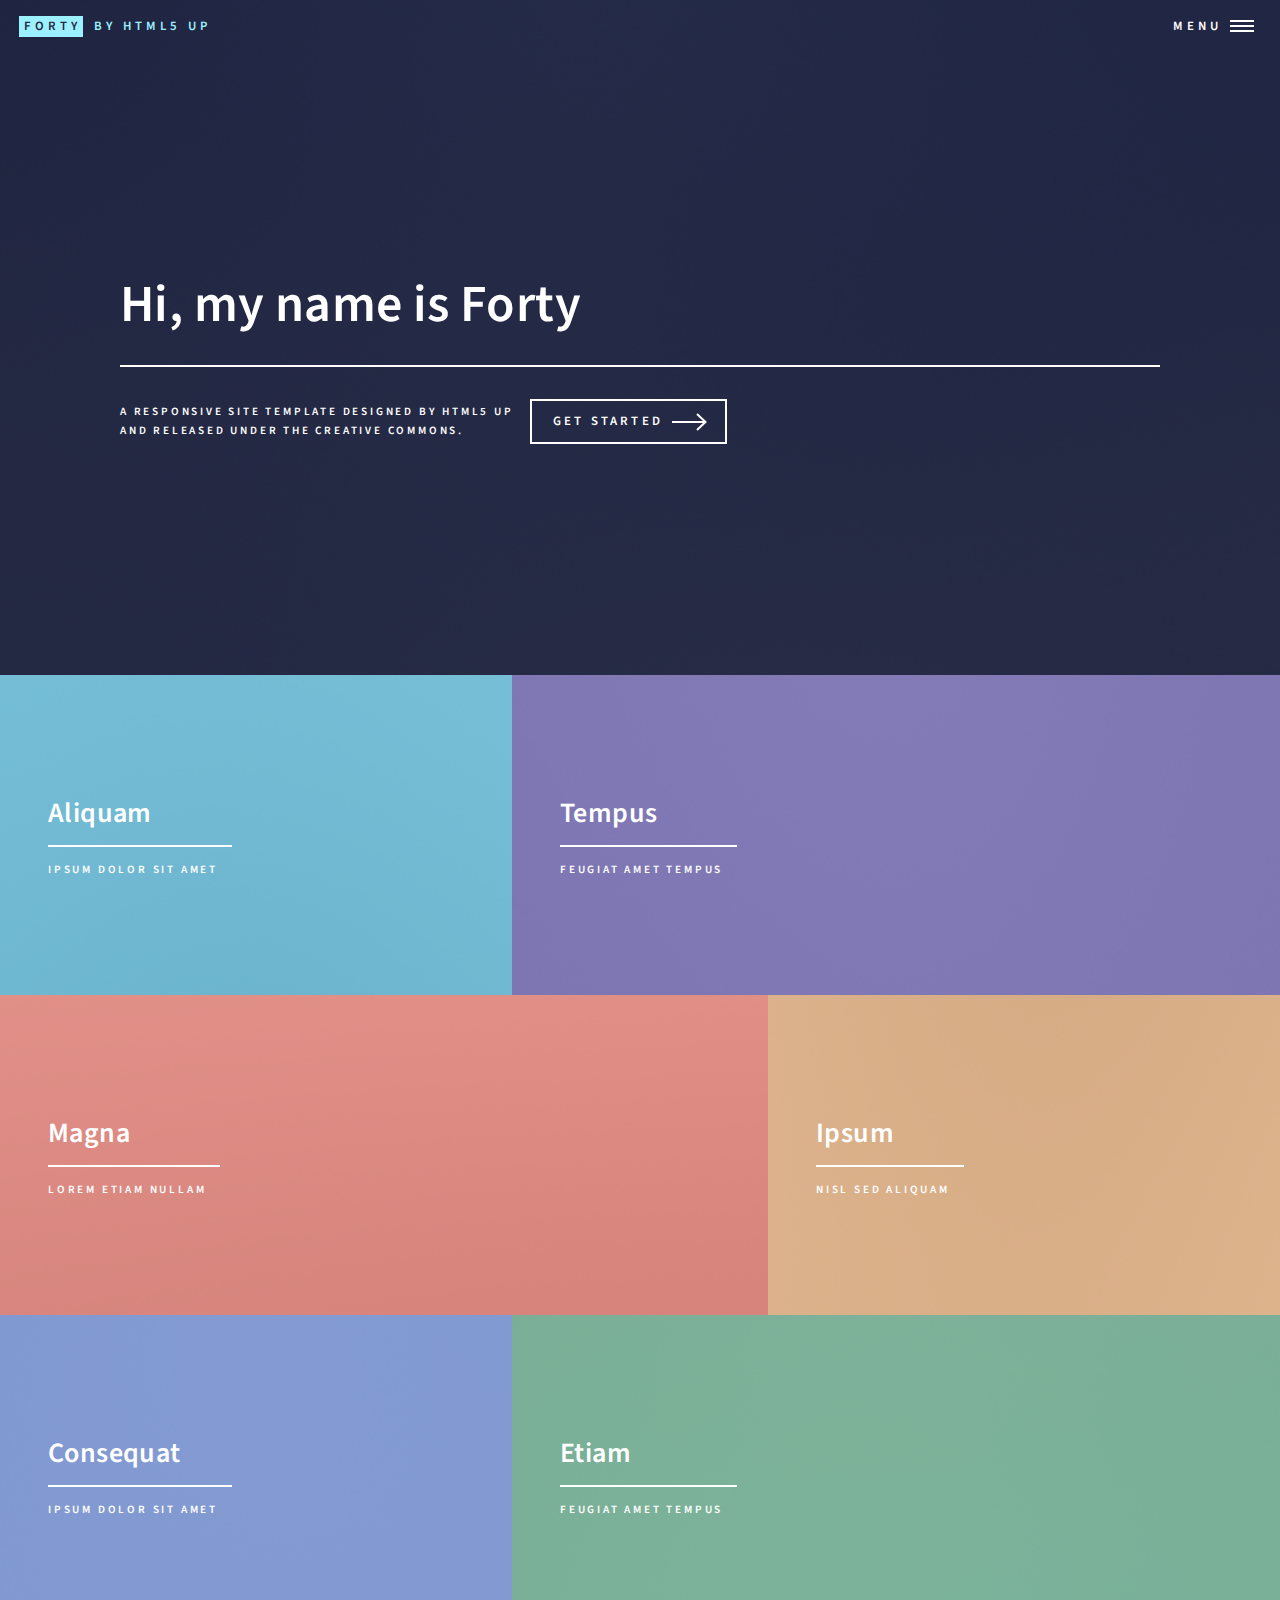
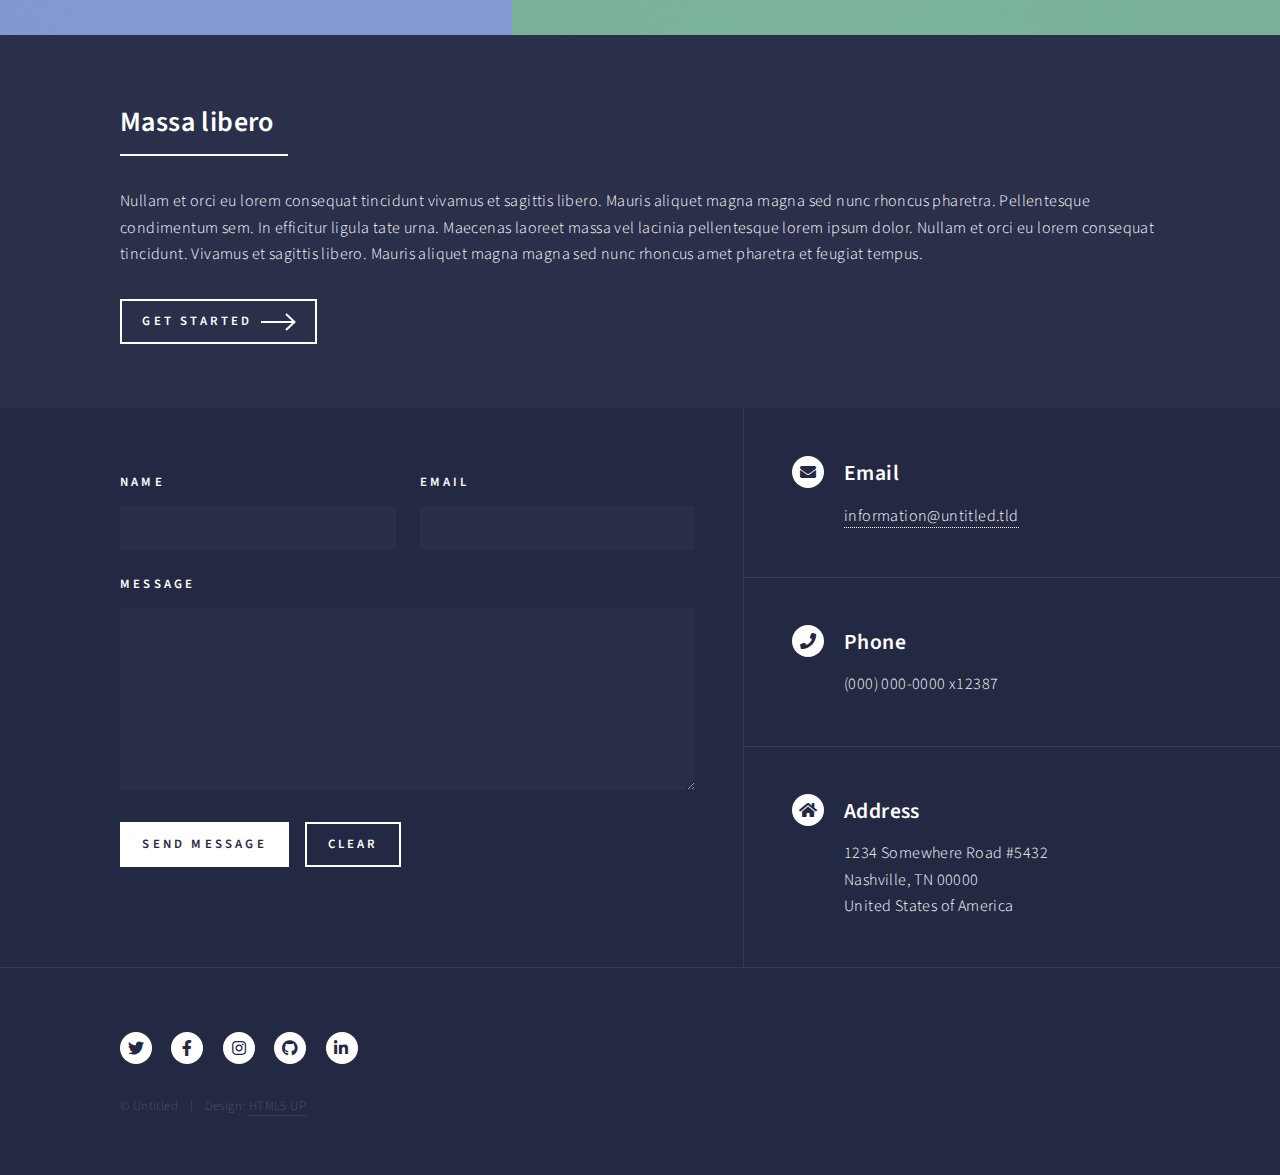
==== index.html @ 6b65b648 "Forty: Initial Import" ====
<!DOCTYPE HTML>
<!--
	Forty by HTML5 UP
	html5up.net | @ajlkn
	Free for personal and commercial use under the CCA 3.0 license (html5up.net/license)
-->
<html>
	<head>
		<title>Forty by HTML5 UP</title>
		<meta charset="utf-8" />
		<meta name="viewport" content="width=device-width, initial-scale=1, user-scalable=no" />
		<link rel="stylesheet" href="assets/css/main.css" />
		<noscript><link rel="stylesheet" href="assets/css/noscript.css" /></noscript>
	</head>
	<body class="is-preload">

		<!-- Wrapper -->
			<div id="wrapper">

				<!-- Header -->
					<header id="header" class="alt">
						<a href="index.html" class="logo"><strong>Forty</strong> <span>by HTML5 UP</span></a>
						<nav>
							<a href="#menu">Menu</a>
						</nav>
					</header>

				<!-- Menu -->
					<nav id="menu">
						<ul class="links">
							<li><a href="index.html">Home</a></li>
							<li><a href="landing.html">Landing</a></li>
							<li><a href="generic.html">Generic</a></li>
							<li><a href="elements.html">Elements</a></li>
						</ul>
						<ul class="actions stacked">
							<li><a href="#" class="button primary fit">Get Started</a></li>
							<li><a href="#" class="button fit">Log In</a></li>
						</ul>
					</nav>

				<!-- Banner -->
					<section id="banner" class="major">
						<div class="inner">
							<header class="major">
								<h1>Hi, my name is Forty</h1>
							</header>
							<div class="content">
								<p>A responsive site template designed by HTML5 UP<br />
								and released under the Creative Commons.</p>
								<ul class="actions">
									<li><a href="#one" class="button next scrolly">Get Started</a></li>
								</ul>
							</div>
						</div>
					</section>

				<!-- Main -->
					<div id="main">

						<!-- One -->
							<section id="one" class="tiles">
								<article>
									<span class="image">
										<img src="images/pic01.jpg" alt="" />
									</span>
									<header class="major">
										<h3><a href="landing.html" class="link">Aliquam</a></h3>
										<p>Ipsum dolor sit amet</p>
									</header>
								</article>
								<article>
									<span class="image">
										<img src="images/pic02.jpg" alt="" />
									</span>
									<header class="major">
										<h3><a href="landing.html" class="link">Tempus</a></h3>
										<p>feugiat amet tempus</p>
									</header>
								</article>
								<article>
									<span class="image">
										<img src="images/pic03.jpg" alt="" />
									</span>
									<header class="major">
										<h3><a href="landing.html" class="link">Magna</a></h3>
										<p>Lorem etiam nullam</p>
									</header>
								</article>
								<article>
									<span class="image">
										<img src="images/pic04.jpg" alt="" />
									</span>
									<header class="major">
										<h3><a href="landing.html" class="link">Ipsum</a></h3>
										<p>Nisl sed aliquam</p>
									</header>
								</article>
								<article>
									<span class="image">
										<img src="images/pic05.jpg" alt="" />
									</span>
									<header class="major">
										<h3><a href="landing.html" class="link">Consequat</a></h3>
										<p>Ipsum dolor sit amet</p>
									</header>
								</article>
								<article>
									<span class="image">
										<img src="images/pic06.jpg" alt="" />
									</span>
									<header class="major">
										<h3><a href="landing.html" class="link">Etiam</a></h3>
										<p>Feugiat amet tempus</p>
									</header>
								</article>
							</section>

						<!-- Two -->
							<section id="two">
								<div class="inner">
									<header class="major">
										<h2>Massa libero</h2>
									</header>
									<p>Nullam et orci eu lorem consequat tincidunt vivamus et sagittis libero. Mauris aliquet magna magna sed nunc rhoncus pharetra. Pellentesque condimentum sem. In efficitur ligula tate urna. Maecenas laoreet massa vel lacinia pellentesque lorem ipsum dolor. Nullam et orci eu lorem consequat tincidunt. Vivamus et sagittis libero. Mauris aliquet magna magna sed nunc rhoncus amet pharetra et feugiat tempus.</p>
									<ul class="actions">
										<li><a href="landing.html" class="button next">Get Started</a></li>
									</ul>
								</div>
							</section>

					</div>

				<!-- Contact -->
					<section id="contact">
						<div class="inner">
							<section>
								<form method="post" action="#">
									<div class="fields">
										<div class="field half">
											<label for="name">Name</label>
											<input type="text" name="name" id="name" />
										</div>
										<div class="field half">
											<label for="email">Email</label>
											<input type="text" name="email" id="email" />
										</div>
										<div class="field">
											<label for="message">Message</label>
											<textarea name="message" id="message" rows="6"></textarea>
										</div>
									</div>
									<ul class="actions">
										<li><input type="submit" value="Send Message" class="primary" /></li>
										<li><input type="reset" value="Clear" /></li>
									</ul>
								</form>
							</section>
							<section class="split">
								<section>
									<div class="contact-method">
										<span class="icon solid alt fa-envelope"></span>
										<h3>Email</h3>
										<a href="#">information@untitled.tld</a>
									</div>
								</section>
								<section>
									<div class="contact-method">
										<span class="icon solid alt fa-phone"></span>
										<h3>Phone</h3>
										<span>(000) 000-0000 x12387</span>
									</div>
								</section>
								<section>
									<div class="contact-method">
										<span class="icon solid alt fa-home"></span>
										<h3>Address</h3>
										<span>1234 Somewhere Road #5432<br />
										Nashville, TN 00000<br />
										United States of America</span>
									</div>
								</section>
							</section>
						</div>
					</section>

				<!-- Footer -->
					<footer id="footer">
						<div class="inner">
							<ul class="icons">
								<li><a href="#" class="icon brands alt fa-twitter"><span class="label">Twitter</span></a></li>
								<li><a href="#" class="icon brands alt fa-facebook-f"><span class="label">Facebook</span></a></li>
								<li><a href="#" class="icon brands alt fa-instagram"><span class="label">Instagram</span></a></li>
								<li><a href="#" class="icon brands alt fa-github"><span class="label">GitHub</span></a></li>
								<li><a href="#" class="icon brands alt fa-linkedin-in"><span class="label">LinkedIn</span></a></li>
							</ul>
							<ul class="copyright">
								<li>&copy; Untitled</li><li>Design: <a href="https://html5up.net">HTML5 UP</a></li>
							</ul>
						</div>
					</footer>

			</div>

		<!-- Scripts -->
			<script src="assets/js/jquery.min.js"></script>
			<script src="assets/js/jquery.scrolly.min.js"></script>
			<script src="assets/js/jquery.scrollex.min.js"></script>
			<script src="assets/js/browser.min.js"></script>
			<script src="assets/js/breakpoints.min.js"></script>
			<script src="assets/js/util.js"></script>
			<script src="assets/js/main.js"></script>

	</body>
</html>
---- assets/css/main.css ----
@import url(fontawesome-all.min.css);
@import url("https://fonts.googleapis.com/css?family=Source+Sans+Pro:300,300italic,600,600italic");

/*
	Forty by HTML5 UP
	html5up.net | @ajlkn
	Free for personal and commercial use under the CCA 3.0 license (html5up.net/license)
*/

html, body, div, span, applet, object,
iframe, h1, h2, h3, h4, h5, h6, p, blockquote,
pre, a, abbr, acronym, address, big, cite,
code, del, dfn, em, img, ins, kbd, q, s, samp,
small, strike, strong, sub, sup, tt, var, b,
u, i, center, dl, dt, dd, ol, ul, li, fieldset,
form, label, legend, table, caption, tbody,
tfoot, thead, tr, th, td, article, aside,
canvas, details, embed, figure, figcaption,
footer, header, hgroup, menu, nav, output, ruby,
section, summary, time, mark, audio, video {
	margin: 0;
	padding: 0;
	border: 0;
	font-size: 100%;
	font: inherit;
	vertical-align: baseline;}

article, aside, details, figcaption, figure,
footer, header, hgroup, menu, nav, section {
	display: block;}

body {
	line-height: 1;
}

ol, ul {
	list-style: none;
}

blockquote, q {
	quotes: none;
}

	blockquote:before, blockquote:after, q:before, q:after {
		content: '';
		content: none;
	}

table {
	border-collapse: collapse;
	border-spacing: 0;
}

body {
	-webkit-text-size-adjust: none;
}

mark {
	background-color: transparent;
	color: inherit;
}

input::-moz-focus-inner {
	border: 0;
	padding: 0;
}

input, select, textarea {
	-moz-appearance: none;
	-webkit-appearance: none;
	-ms-appearance: none;
	appearance: none;
}

/* Basic */

	@-ms-viewport {
		width: device-width;
	}

	body {
		-ms-overflow-style: scrollbar;
	}

	@media screen and (max-width: 480px) {

		html, body {
			min-width: 320px;
		}

	}

	html {
		box-sizing: border-box;
	}

	*, *:before, *:after {
		box-sizing: inherit;
	}

	body {
		background: #242943;
	}

		body.is-preload *, body.is-preload *:before, body.is-preload *:after {
			-moz-animation: none !important;
			-webkit-animation: none !important;
			-ms-animation: none !important;
			animation: none !important;
			-moz-transition: none !important;
			-webkit-transition: none !important;
			-ms-transition: none !important;
			transition: none !important;
		}

/* Type */

	body, input, select, textarea {
		color: #ffffff;
		font-family: "Source Sans Pro", Helvetica, sans-serif;
		font-size: 17pt;
		font-weight: 300;
		letter-spacing: 0.025em;
		line-height: 1.65;
	}

		@media screen and (max-width: 1680px) {

			body, input, select, textarea {
				font-size: 14pt;
			}

		}

		@media screen and (max-width: 1280px) {

			body, input, select, textarea {
				font-size: 12pt;
			}

		}

		@media screen and (max-width: 360px) {

			body, input, select, textarea {
				font-size: 11pt;
			}

		}

	a {
		-moz-transition: color 0.2s ease-in-out, border-bottom-color 0.2s ease-in-out;
		-webkit-transition: color 0.2s ease-in-out, border-bottom-color 0.2s ease-in-out;
		-ms-transition: color 0.2s ease-in-out, border-bottom-color 0.2s ease-in-out;
		transition: color 0.2s ease-in-out, border-bottom-color 0.2s ease-in-out;
		border-bottom: dotted 1px;
		color: inherit;
		text-decoration: none;
	}

		a:hover {
			border-bottom-color: transparent;
			color: #9bf1ff !important;
		}

		a:active {
			color: #53e3fb !important;
		}

	strong, b {
		color: #ffffff;
		font-weight: 600;
	}

	em, i {
		font-style: italic;
	}

	p {
		margin: 0 0 2em 0;
	}

	h1, h2, h3, h4, h5, h6 {
		color: #ffffff;
		font-weight: 600;
		line-height: 1.65;
		margin: 0 0 1em 0;
	}

		h1 a, h2 a, h3 a, h4 a, h5 a, h6 a {
			color: inherit;
			border-bottom: 0;
		}

	h1 {
		font-size: 2.5em;
	}

	h2 {
		font-size: 1.75em;
	}

	h3 {
		font-size: 1.35em;
	}

	h4 {
		font-size: 1.1em;
	}

	h5 {
		font-size: 0.9em;
	}

	h6 {
		font-size: 0.7em;
	}

	@media screen and (max-width: 736px) {

		h1 {
			font-size: 2em;
		}

		h2 {
			font-size: 1.5em;
		}

		h3 {
			font-size: 1.25em;
		}

	}

	sub {
		font-size: 0.8em;
		position: relative;
		top: 0.5em;
	}

	sup {
		font-size: 0.8em;
		position: relative;
		top: -0.5em;
	}

	blockquote {
		border-left: solid 4px rgba(212, 212, 255, 0.1);
		font-style: italic;
		margin: 0 0 2em 0;
		padding: 0.5em 0 0.5em 2em;
	}

	code {
		background: rgba(212, 212, 255, 0.035);
		font-family: "Courier New", monospace;
		font-size: 0.9em;
		margin: 0 0.25em;
		padding: 0.25em 0.65em;
	}

	pre {
		-webkit-overflow-scrolling: touch;
		font-family: "Courier New", monospace;
		font-size: 0.9em;
		margin: 0 0 2em 0;
	}

		pre code {
			display: block;
			line-height: 1.75;
			padding: 1em 1.5em;
			overflow-x: auto;
		}

	hr {
		border: 0;
		border-bottom: solid 1px rgba(212, 212, 255, 0.1);
		margin: 2em 0;
	}

		hr.major {
			margin: 3em 0;
		}

	.align-left {
		text-align: left;
	}

	.align-center {
		text-align: center;
	}

	.align-right {
		text-align: right;
	}

/* Row */

	.row {
		display: flex;
		flex-wrap: wrap;
		box-sizing: border-box;
		align-items: stretch;
	}

		.row > * {
			box-sizing: border-box;
		}

		.row.gtr-uniform > * > :last-child {
			margin-bottom: 0;
		}

		.row.aln-left {
			justify-content: flex-start;
		}

		.row.aln-center {
			justify-content: center;
		}

		.row.aln-right {
			justify-content: flex-end;
		}

		.row.aln-top {
			align-items: flex-start;
		}

		.row.aln-middle {
			align-items: center;
		}

		.row.aln-bottom {
			align-items: flex-end;
		}

		.row > .imp {
			order: -1;
		}

		.row > .col-1 {
			width: 8.33333%;
		}

		.row > .off-1 {
			margin-left: 8.33333%;
		}

		.row > .col-2 {
			width: 16.66667%;
		}

		.row > .off-2 {
			margin-left: 16.66667%;
		}

		.row > .col-3 {
			width: 25%;
		}

		.row > .off-3 {
			margin-left: 25%;
		}

		.row > .col-4 {
			width: 33.33333%;
		}

		.row > .off-4 {
			margin-left: 33.33333%;
		}

		.row > .col-5 {
			width: 41.66667%;
		}

		.row > .off-5 {
			margin-left: 41.66667%;
		}

		.row > .col-6 {
			width: 50%;
		}

		.row > .off-6 {
			margin-left: 50%;
		}

		.row > .col-7 {
			width: 58.33333%;
		}

		.row > .off-7 {
			margin-left: 58.33333%;
		}

		.row > .col-8 {
			width: 66.66667%;
		}

		.row > .off-8 {
			margin-left: 66.66667%;
		}

		.row > .col-9 {
			width: 75%;
		}

		.row > .off-9 {
			margin-left: 75%;
		}

		.row > .col-10 {
			width: 83.33333%;
		}

		.row > .off-10 {
			margin-left: 83.33333%;
		}

		.row > .col-11 {
			width: 91.66667%;
		}

		.row > .off-11 {
			margin-left: 91.66667%;
		}

		.row > .col-12 {
			width: 100%;
		}

		.row > .off-12 {
			margin-left: 100%;
		}

		.row.gtr-0 {
			margin-top: 0;
			margin-left: 0em;
		}

			.row.gtr-0 > * {
				padding: 0 0 0 0em;
			}

			.row.gtr-0.gtr-uniform {
				margin-top: 0em;
			}

				.row.gtr-0.gtr-uniform > * {
					padding-top: 0em;
				}

		.row.gtr-25 {
			margin-top: 0;
			margin-left: -0.5em;
		}

			.row.gtr-25 > * {
				padding: 0 0 0 0.5em;
			}

			.row.gtr-25.gtr-uniform {
				margin-top: -0.5em;
			}

				.row.gtr-25.gtr-uniform > * {
					padding-top: 0.5em;
				}

		.row.gtr-50 {
			margin-top: 0;
			margin-left: -1em;
		}

			.row.gtr-50 > * {
				padding: 0 0 0 1em;
			}

			.row.gtr-50.gtr-uniform {
				margin-top: -1em;
			}

				.row.gtr-50.gtr-uniform > * {
					padding-top: 1em;
				}

		.row {
			margin-top: 0;
			margin-left: -2em;
		}

			.row > * {
				padding: 0 0 0 2em;
			}

			.row.gtr-uniform {
				margin-top: -2em;
			}

				.row.gtr-uniform > * {
					padding-top: 2em;
				}

		.row.gtr-150 {
			margin-top: 0;
			margin-left: -3em;
		}

			.row.gtr-150 > * {
				padding: 0 0 0 3em;
			}

			.row.gtr-150.gtr-uniform {
				margin-top: -3em;
			}

				.row.gtr-150.gtr-uniform > * {
					padding-top: 3em;
				}

		.row.gtr-200 {
			margin-top: 0;
			margin-left: -4em;
		}

			.row.gtr-200 > * {
				padding: 0 0 0 4em;
			}

			.row.gtr-200.gtr-uniform {
				margin-top: -4em;
			}

				.row.gtr-200.gtr-uniform > * {
					padding-top: 4em;
				}

		@media screen and (max-width: 1680px) {

			.row {
				display: flex;
				flex-wrap: wrap;
				box-sizing: border-box;
				align-items: stretch;
			}

				.row > * {
					box-sizing: border-box;
				}

				.row.gtr-uniform > * > :last-child {
					margin-bottom: 0;
				}

				.row.aln-left {
					justify-content: flex-start;
				}

				.row.aln-center {
					justify-content: center;
				}

				.row.aln-right {
					justify-content: flex-end;
				}

				.row.aln-top {
					align-items: flex-start;
				}

				.row.aln-middle {
					align-items: center;
				}

				.row.aln-bottom {
					align-items: flex-end;
				}

				.row > .imp-xlarge {
					order: -1;
				}

				.row > .col-1-xlarge {
					width: 8.33333%;
				}

				.row > .off-1-xlarge {
					margin-left: 8.33333%;
				}

				.row > .col-2-xlarge {
					width: 16.66667%;
				}

				.row > .off-2-xlarge {
					margin-left: 16.66667%;
				}

				.row > .col-3-xlarge {
					width: 25%;
				}

				.row > .off-3-xlarge {
					margin-left: 25%;
				}

				.row > .col-4-xlarge {
					width: 33.33333%;
				}

				.row > .off-4-xlarge {
					margin-left: 33.33333%;
				}

				.row > .col-5-xlarge {
					width: 41.66667%;
				}

				.row > .off-5-xlarge {
					margin-left: 41.66667%;
				}

				.row > .col-6-xlarge {
					width: 50%;
				}

				.row > .off-6-xlarge {
					margin-left: 50%;
				}

				.row > .col-7-xlarge {
					width: 58.33333%;
				}

				.row > .off-7-xlarge {
					margin-left: 58.33333%;
				}

				.row > .col-8-xlarge {
					width: 66.66667%;
				}

				.row > .off-8-xlarge {
					margin-left: 66.66667%;
				}

				.row > .col-9-xlarge {
					width: 75%;
				}

				.row > .off-9-xlarge {
					margin-left: 75%;
				}

				.row > .col-10-xlarge {
					width: 83.33333%;
				}

				.row > .off-10-xlarge {
					margin-left: 83.33333%;
				}

				.row > .col-11-xlarge {
					width: 91.66667%;
				}

				.row > .off-11-xlarge {
					margin-left: 91.66667%;
				}

				.row > .col-12-xlarge {
					width: 100%;
				}

				.row > .off-12-xlarge {
					margin-left: 100%;
				}

				.row.gtr-0 {
					margin-top: 0;
					margin-left: 0em;
				}

					.row.gtr-0 > * {
						padding: 0 0 0 0em;
					}

					.row.gtr-0.gtr-uniform {
						margin-top: 0em;
					}

						.row.gtr-0.gtr-uniform > * {
							padding-top: 0em;
						}

				.row.gtr-25 {
					margin-top: 0;
					margin-left: -0.5em;
				}

					.row.gtr-25 > * {
						padding: 0 0 0 0.5em;
					}

					.row.gtr-25.gtr-uniform {
						margin-top: -0.5em;
					}

						.row.gtr-25.gtr-uniform > * {
							padding-top: 0.5em;
						}

				.row.gtr-50 {
					margin-top: 0;
					margin-left: -1em;
				}

					.row.gtr-50 > * {
						padding: 0 0 0 1em;
					}

					.row.gtr-50.gtr-uniform {
						margin-top: -1em;
					}

						.row.gtr-50.gtr-uniform > * {
							padding-top: 1em;
						}

				.row {
					margin-top: 0;
					margin-left: -2em;
				}

					.row > * {
						padding: 0 0 0 2em;
					}

					.row.gtr-uniform {
						margin-top: -2em;
					}

						.row.gtr-uniform > * {
							padding-top: 2em;
						}

				.row.gtr-150 {
					margin-top: 0;
					margin-left: -3em;
				}

					.row.gtr-150 > * {
						padding: 0 0 0 3em;
					}

					.row.gtr-150.gtr-uniform {
						margin-top: -3em;
					}

						.row.gtr-150.gtr-uniform > * {
							padding-top: 3em;
						}

				.row.gtr-200 {
					margin-top: 0;
					margin-left: -4em;
				}

					.row.gtr-200 > * {
						padding: 0 0 0 4em;
					}

					.row.gtr-200.gtr-uniform {
						margin-top: -4em;
					}

						.row.gtr-200.gtr-uniform > * {
							padding-top: 4em;
						}

		}

		@media screen and (max-width: 1280px) {

			.row {
				display: flex;
				flex-wrap: wrap;
				box-sizing: border-box;
				align-items: stretch;
			}

				.row > * {
					box-sizing: border-box;
				}

				.row.gtr-uniform > * > :last-child {
					margin-bottom: 0;
				}

				.row.aln-left {
					justify-content: flex-start;
				}

				.row.aln-center {
					justify-content: center;
				}

				.row.aln-right {
					justify-content: flex-end;
				}

				.row.aln-top {
					align-items: flex-start;
				}

				.row.aln-middle {
					align-items: center;
				}

				.row.aln-bottom {
					align-items: flex-end;
				}

				.row > .imp-large {
					order: -1;
				}

				.row > .col-1-large {
					width: 8.33333%;
				}

				.row > .off-1-large {
					margin-left: 8.33333%;
				}

				.row > .col-2-large {
					width: 16.66667%;
				}

				.row > .off-2-large {
					margin-left: 16.66667%;
				}

				.row > .col-3-large {
					width: 25%;
				}

				.row > .off-3-large {
					margin-left: 25%;
				}

				.row > .col-4-large {
					width: 33.33333%;
				}

				.row > .off-4-large {
					margin-left: 33.33333%;
				}

				.row > .col-5-large {
					width: 41.66667%;
				}

				.row > .off-5-large {
					margin-left: 41.66667%;
				}

				.row > .col-6-large {
					width: 50%;
				}

				.row > .off-6-large {
					margin-left: 50%;
				}

				.row > .col-7-large {
					width: 58.33333%;
				}

				.row > .off-7-large {
					margin-left: 58.33333%;
				}

				.row > .col-8-large {
					width: 66.66667%;
				}

				.row > .off-8-large {
					margin-left: 66.66667%;
				}

				.row > .col-9-large {
					width: 75%;
				}

				.row > .off-9-large {
					margin-left: 75%;
				}

				.row > .col-10-large {
					width: 83.33333%;
				}

				.row > .off-10-large {
					margin-left: 83.33333%;
				}

				.row > .col-11-large {
					width: 91.66667%;
				}

				.row > .off-11-large {
					margin-left: 91.66667%;
				}

				.row > .col-12-large {
					width: 100%;
				}

				.row > .off-12-large {
					margin-left: 100%;
				}

				.row.gtr-0 {
					margin-top: 0;
					margin-left: 0em;
				}

					.row.gtr-0 > * {
						padding: 0 0 0 0em;
					}

					.row.gtr-0.gtr-uniform {
						margin-top: 0em;
					}

						.row.gtr-0.gtr-uniform > * {
							padding-top: 0em;
						}

				.row.gtr-25 {
					margin-top: 0;
					margin-left: -0.375em;
				}

					.row.gtr-25 > * {
						padding: 0 0 0 0.375em;
					}

					.row.gtr-25.gtr-uniform {
						margin-top: -0.375em;
					}

						.row.gtr-25.gtr-uniform > * {
							padding-top: 0.375em;
						}

				.row.gtr-50 {
					margin-top: 0;
					margin-left: -0.75em;
				}

					.row.gtr-50 > * {
						padding: 0 0 0 0.75em;
					}

					.row.gtr-50.gtr-uniform {
						margin-top: -0.75em;
					}

						.row.gtr-50.gtr-uniform > * {
							padding-top: 0.75em;
						}

				.row {
					margin-top: 0;
					margin-left: -1.5em;
				}

					.row > * {
						padding: 0 0 0 1.5em;
					}

					.row.gtr-uniform {
						margin-top: -1.5em;
					}

						.row.gtr-uniform > * {
							padding-top: 1.5em;
						}

				.row.gtr-150 {
					margin-top: 0;
					margin-left: -2.25em;
				}

					.row.gtr-150 > * {
						padding: 0 0 0 2.25em;
					}

					.row.gtr-150.gtr-uniform {
						margin-top: -2.25em;
					}

						.row.gtr-150.gtr-uniform > * {
							padding-top: 2.25em;
						}

				.row.gtr-200 {
					margin-top: 0;
					margin-left: -3em;
				}

					.row.gtr-200 > * {
						padding: 0 0 0 3em;
					}

					.row.gtr-200.gtr-uniform {
						margin-top: -3em;
					}

						.row.gtr-200.gtr-uniform > * {
							padding-top: 3em;
						}

		}

		@media screen and (max-width: 980px) {

			.row {
				display: flex;
				flex-wrap: wrap;
				box-sizing: border-box;
				align-items: stretch;
			}

				.row > * {
					box-sizing: border-box;
				}

				.row.gtr-uniform > * > :last-child {
					margin-bottom: 0;
				}

				.row.aln-left {
					justify-content: flex-start;
				}

				.row.aln-center {
					justify-content: center;
				}

				.row.aln-right {
					justify-content: flex-end;
				}

				.row.aln-top {
					align-items: flex-start;
				}

				.row.aln-middle {
					align-items: center;
				}

				.row.aln-bottom {
					align-items: flex-end;
				}

				.row > .imp-medium {
					order: -1;
				}

				.row > .col-1-medium {
					width: 8.33333%;
				}

				.row > .off-1-medium {
					margin-left: 8.33333%;
				}

				.row > .col-2-medium {
					width: 16.66667%;
				}

				.row > .off-2-medium {
					margin-left: 16.66667%;
				}

				.row > .col-3-medium {
					width: 25%;
				}

				.row > .off-3-medium {
					margin-left: 25%;
				}

				.row > .col-4-medium {
					width: 33.33333%;
				}

				.row > .off-4-medium {
					margin-left: 33.33333%;
				}

				.row > .col-5-medium {
					width: 41.66667%;
				}

				.row > .off-5-medium {
					margin-left: 41.66667%;
				}

				.row > .col-6-medium {
					width: 50%;
				}

				.row > .off-6-medium {
					margin-left: 50%;
				}

				.row > .col-7-medium {
					width: 58.33333%;
				}

				.row > .off-7-medium {
					margin-left: 58.33333%;
				}

				.row > .col-8-medium {
					width: 66.66667%;
				}

				.row > .off-8-medium {
					margin-left: 66.66667%;
				}

				.row > .col-9-medium {
					width: 75%;
				}

				.row > .off-9-medium {
					margin-left: 75%;
				}

				.row > .col-10-medium {
					width: 83.33333%;
				}

				.row > .off-10-medium {
					margin-left: 83.33333%;
				}

				.row > .col-11-medium {
					width: 91.66667%;
				}

				.row > .off-11-medium {
					margin-left: 91.66667%;
				}

				.row > .col-12-medium {
					width: 100%;
				}

				.row > .off-12-medium {
					margin-left: 100%;
				}

				.row.gtr-0 {
					margin-top: 0;
					margin-left: 0em;
				}

					.row.gtr-0 > * {
						padding: 0 0 0 0em;
					}

					.row.gtr-0.gtr-uniform {
						margin-top: 0em;
					}

						.row.gtr-0.gtr-uniform > * {
							padding-top: 0em;
						}

				.row.gtr-25 {
					margin-top: 0;
					margin-left: -0.375em;
				}

					.row.gtr-25 > * {
						padding: 0 0 0 0.375em;
					}

					.row.gtr-25.gtr-uniform {
						margin-top: -0.375em;
					}

						.row.gtr-25.gtr-uniform > * {
							padding-top: 0.375em;
						}

				.row.gtr-50 {
					margin-top: 0;
					margin-left: -0.75em;
				}

					.row.gtr-50 > * {
						padding: 0 0 0 0.75em;
					}

					.row.gtr-50.gtr-uniform {
						margin-top: -0.75em;
					}

						.row.gtr-50.gtr-uniform > * {
							padding-top: 0.75em;
						}

				.row {
					margin-top: 0;
					margin-left: -1.5em;
				}

					.row > * {
						padding: 0 0 0 1.5em;
					}

					.row.gtr-uniform {
						margin-top: -1.5em;
					}

						.row.gtr-uniform > * {
							padding-top: 1.5em;
						}

				.row.gtr-150 {
					margin-top: 0;
					margin-left: -2.25em;
				}

					.row.gtr-150 > * {
						padding: 0 0 0 2.25em;
					}

					.row.gtr-150.gtr-uniform {
						margin-top: -2.25em;
					}

						.row.gtr-150.gtr-uniform > * {
							padding-top: 2.25em;
						}

				.row.gtr-200 {
					margin-top: 0;
					margin-left: -3em;
				}

					.row.gtr-200 > * {
						padding: 0 0 0 3em;
					}

					.row.gtr-200.gtr-uniform {
						margin-top: -3em;
					}

						.row.gtr-200.gtr-uniform > * {
							padding-top: 3em;
						}

		}

		@media screen and (max-width: 736px) {

			.row {
				display: flex;
				flex-wrap: wrap;
				box-sizing: border-box;
				align-items: stretch;
			}

				.row > * {
					box-sizing: border-box;
				}

				.row.gtr-uniform > * > :last-child {
					margin-bottom: 0;
				}

				.row.aln-left {
					justify-content: flex-start;
				}

				.row.aln-center {
					justify-content: center;
				}

				.row.aln-right {
					justify-content: flex-end;
				}

				.row.aln-top {
					align-items: flex-start;
				}

				.row.aln-middle {
					align-items: center;
				}

				.row.aln-bottom {
					align-items: flex-end;
				}

				.row > .imp-small {
					order: -1;
				}

				.row > .col-1-small {
					width: 8.33333%;
				}

				.row > .off-1-small {
					margin-left: 8.33333%;
				}

				.row > .col-2-small {
					width: 16.66667%;
				}

				.row > .off-2-small {
					margin-left: 16.66667%;
				}

				.row > .col-3-small {
					width: 25%;
				}

				.row > .off-3-small {
					margin-left: 25%;
				}

				.row > .col-4-small {
					width: 33.33333%;
				}

				.row > .off-4-small {
					margin-left: 33.33333%;
				}

				.row > .col-5-small {
					width: 41.66667%;
				}

				.row > .off-5-small {
					margin-left: 41.66667%;
				}

				.row > .col-6-small {
					width: 50%;
				}

				.row > .off-6-small {
					margin-left: 50%;
				}

				.row > .col-7-small {
					width: 58.33333%;
				}

				.row > .off-7-small {
					margin-left: 58.33333%;
				}

				.row > .col-8-small {
					width: 66.66667%;
				}

				.row > .off-8-small {
					margin-left: 66.66667%;
				}

				.row > .col-9-small {
					width: 75%;
				}

				.row > .off-9-small {
					margin-left: 75%;
				}

				.row > .col-10-small {
					width: 83.33333%;
				}

				.row > .off-10-small {
					margin-left: 83.33333%;
				}

				.row > .col-11-small {
					width: 91.66667%;
				}

				.row > .off-11-small {
					margin-left: 91.66667%;
				}

				.row > .col-12-small {
					width: 100%;
				}

				.row > .off-12-small {
					margin-left: 100%;
				}

				.row.gtr-0 {
					margin-top: 0;
					margin-left: 0em;
				}

					.row.gtr-0 > * {
						padding: 0 0 0 0em;
					}

					.row.gtr-0.gtr-uniform {
						margin-top: 0em;
					}

						.row.gtr-0.gtr-uniform > * {
							padding-top: 0em;
						}

				.row.gtr-25 {
					margin-top: 0;
					margin-left: -0.3125em;
				}

					.row.gtr-25 > * {
						padding: 0 0 0 0.3125em;
					}

					.row.gtr-25.gtr-uniform {
						margin-top: -0.3125em;
					}

						.row.gtr-25.gtr-uniform > * {
							padding-top: 0.3125em;
						}

				.row.gtr-50 {
					margin-top: 0;
					margin-left: -0.625em;
				}

					.row.gtr-50 > * {
						padding: 0 0 0 0.625em;
					}

					.row.gtr-50.gtr-uniform {
						margin-top: -0.625em;
					}

						.row.gtr-50.gtr-uniform > * {
							padding-top: 0.625em;
						}

				.row {
					margin-top: 0;
					margin-left: -1.25em;
				}

					.row > * {
						padding: 0 0 0 1.25em;
					}

					.row.gtr-uniform {
						margin-top: -1.25em;
					}

						.row.gtr-uniform > * {
							padding-top: 1.25em;
						}

				.row.gtr-150 {
					margin-top: 0;
					margin-left: -1.875em;
				}

					.row.gtr-150 > * {
						padding: 0 0 0 1.875em;
					}

					.row.gtr-150.gtr-uniform {
						margin-top: -1.875em;
					}

						.row.gtr-150.gtr-uniform > * {
							padding-top: 1.875em;
						}

				.row.gtr-200 {
					margin-top: 0;
					margin-left: -2.5em;
				}

					.row.gtr-200 > * {
						padding: 0 0 0 2.5em;
					}

					.row.gtr-200.gtr-uniform {
						margin-top: -2.5em;
					}

						.row.gtr-200.gtr-uniform > * {
							padding-top: 2.5em;
						}

		}

		@media screen and (max-width: 480px) {

			.row {
				display: flex;
				flex-wrap: wrap;
				box-sizing: border-box;
				align-items: stretch;
			}

				.row > * {
					box-sizing: border-box;
				}

				.row.gtr-uniform > * > :last-child {
					margin-bottom: 0;
				}

				.row.aln-left {
					justify-content: flex-start;
				}

				.row.aln-center {
					justify-content: center;
				}

				.row.aln-right {
					justify-content: flex-end;
				}

				.row.aln-top {
					align-items: flex-start;
				}

				.row.aln-middle {
					align-items: center;
				}

				.row.aln-bottom {
					align-items: flex-end;
				}

				.row > .imp-xsmall {
					order: -1;
				}

				.row > .col-1-xsmall {
					width: 8.33333%;
				}

				.row > .off-1-xsmall {
					margin-left: 8.33333%;
				}

				.row > .col-2-xsmall {
					width: 16.66667%;
				}

				.row > .off-2-xsmall {
					margin-left: 16.66667%;
				}

				.row > .col-3-xsmall {
					width: 25%;
				}

				.row > .off-3-xsmall {
					margin-left: 25%;
				}

				.row > .col-4-xsmall {
					width: 33.33333%;
				}

				.row > .off-4-xsmall {
					margin-left: 33.33333%;
				}

				.row > .col-5-xsmall {
					width: 41.66667%;
				}

				.row > .off-5-xsmall {
					margin-left: 41.66667%;
				}

				.row > .col-6-xsmall {
					width: 50%;
				}

				.row > .off-6-xsmall {
					margin-left: 50%;
				}

				.row > .col-7-xsmall {
					width: 58.33333%;
				}

				.row > .off-7-xsmall {
					margin-left: 58.33333%;
				}

				.row > .col-8-xsmall {
					width: 66.66667%;
				}

				.row > .off-8-xsmall {
					margin-left: 66.66667%;
				}

				.row > .col-9-xsmall {
					width: 75%;
				}

				.row > .off-9-xsmall {
					margin-left: 75%;
				}

				.row > .col-10-xsmall {
					width: 83.33333%;
				}

				.row > .off-10-xsmall {
					margin-left: 83.33333%;
				}

				.row > .col-11-xsmall {
					width: 91.66667%;
				}

				.row > .off-11-xsmall {
					margin-left: 91.66667%;
				}

				.row > .col-12-xsmall {
					width: 100%;
				}

				.row > .off-12-xsmall {
					margin-left: 100%;
				}

				.row.gtr-0 {
					margin-top: 0;
					margin-left: 0em;
				}

					.row.gtr-0 > * {
						padding: 0 0 0 0em;
					}

					.row.gtr-0.gtr-uniform {
						margin-top: 0em;
					}

						.row.gtr-0.gtr-uniform > * {
							padding-top: 0em;
						}

				.row.gtr-25 {
					margin-top: 0;
					margin-left: -0.3125em;
				}

					.row.gtr-25 > * {
						padding: 0 0 0 0.3125em;
					}

					.row.gtr-25.gtr-uniform {
						margin-top: -0.3125em;
					}

						.row.gtr-25.gtr-uniform > * {
							padding-top: 0.3125em;
						}

				.row.gtr-50 {
					margin-top: 0;
					margin-left: -0.625em;
				}

					.row.gtr-50 > * {
						padding: 0 0 0 0.625em;
					}

					.row.gtr-50.gtr-uniform {
						margin-top: -0.625em;
					}

						.row.gtr-50.gtr-uniform > * {
							padding-top: 0.625em;
						}

				.row {
					margin-top: 0;
					margin-left: -1.25em;
				}

					.row > * {
						padding: 0 0 0 1.25em;
					}

					.row.gtr-uniform {
						margin-top: -1.25em;
					}

						.row.gtr-uniform > * {
							padding-top: 1.25em;
						}

				.row.gtr-150 {
					margin-top: 0;
					margin-left: -1.875em;
				}

					.row.gtr-150 > * {
						padding: 0 0 0 1.875em;
					}

					.row.gtr-150.gtr-uniform {
						margin-top: -1.875em;
					}

						.row.gtr-150.gtr-uniform > * {
							padding-top: 1.875em;
						}

				.row.gtr-200 {
					margin-top: 0;
					margin-left: -2.5em;
				}

					.row.gtr-200 > * {
						padding: 0 0 0 2.5em;
					}

					.row.gtr-200.gtr-uniform {
						margin-top: -2.5em;
					}

						.row.gtr-200.gtr-uniform > * {
							padding-top: 2.5em;
						}

		}

/* Section/Article */

	section.special, article.special {
		text-align: center;
	}

	header.major {
		width: -moz-max-content;
		width: -webkit-max-content;
		width: -ms-max-content;
		width: max-content;
		margin-bottom: 2em;
	}

		header.major > :first-child {
			margin-bottom: 0;
			width: calc(100% + 0.5em);
		}

			header.major > :first-child:after {
				content: '';
				background-color: #ffffff;
				display: block;
				height: 2px;
				margin: 0.325em 0 0.5em 0;
				width: 100%;
			}

		header.major > p {
			font-size: 0.7em;
			font-weight: 600;
			letter-spacing: 0.25em;
			margin-bottom: 0;
			text-transform: uppercase;
		}

		body.is-ie header.major > :first-child:after {
			max-width: 9em;
		}

		body.is-ie header.major > h1:after {
			max-width: 100% !important;
		}

	@media screen and (max-width: 736px) {

		header.major > p br {
			display: none;
		}

	}

/* Form */

	form {
		margin: 0 0 2em 0;
	}

		form > :last-child {
			margin-bottom: 0;
		}

		form > .fields {
			display: -moz-flex;
			display: -webkit-flex;
			display: -ms-flex;
			display: flex;
			-moz-flex-wrap: wrap;
			-webkit-flex-wrap: wrap;
			-ms-flex-wrap: wrap;
			flex-wrap: wrap;
			width: calc(100% + 3em);
			margin: -1.5em 0 2em -1.5em;
		}

			form > .fields > .field {
				-moz-flex-grow: 0;
				-webkit-flex-grow: 0;
				-ms-flex-grow: 0;
				flex-grow: 0;
				-moz-flex-shrink: 0;
				-webkit-flex-shrink: 0;
				-ms-flex-shrink: 0;
				flex-shrink: 0;
				padding: 1.5em 0 0 1.5em;
				width: calc(100% - 1.5em);
			}

				form > .fields > .field.half {
					width: calc(50% - 0.75em);
				}

				form > .fields > .field.third {
					width: calc(100%/3 - 0.5em);
				}

				form > .fields > .field.quarter {
					width: calc(25% - 0.375em);
				}

		@media screen and (max-width: 480px) {

			form > .fields {
				width: calc(100% + 3em);
				margin: -1.5em 0 2em -1.5em;
			}

				form > .fields > .field {
					padding: 1.5em 0 0 1.5em;
					width: calc(100% - 1.5em);
				}

					form > .fields > .field.half {
						width: calc(100% - 1.5em);
					}

					form > .fields > .field.third {
						width: calc(100% - 1.5em);
					}

					form > .fields > .field.quarter {
						width: calc(100% - 1.5em);
					}

		}

	label {
		color: #ffffff;
		display: block;
		font-size: 0.8em;
		font-weight: 600;
		letter-spacing: 0.25em;
		margin: 0 0 1em 0;
		text-transform: uppercase;
	}

	input[type="text"],
	input[type="password"],
	input[type="email"],
	input[type="tel"],
	input[type="search"],
	input[type="url"],
	select,
	textarea {
		-moz-appearance: none;
		-webkit-appearance: none;
		-ms-appearance: none;
		appearance: none;
		background: rgba(212, 212, 255, 0.035);
		border: none;
		border-radius: 0;
		color: inherit;
		display: block;
		outline: 0;
		padding: 0 1em;
		text-decoration: none;
		width: 100%;
	}

		input[type="text"]:invalid,
		input[type="password"]:invalid,
		input[type="email"]:invalid,
		input[type="tel"]:invalid,
		input[type="search"]:invalid,
		input[type="url"]:invalid,
		select:invalid,
		textarea:invalid {
			box-shadow: none;
		}

		input[type="text"]:focus,
		input[type="password"]:focus,
		input[type="email"]:focus,
		input[type="tel"]:focus,
		input[type="search"]:focus,
		input[type="url"]:focus,
		select:focus,
		textarea:focus {
			border-color: #9bf1ff;
			box-shadow: 0 0 0 2px #9bf1ff;
		}

	select {
		background-image: url("data:image/svg+xml;charset=utf8,%3Csvg xmlns='http://www.w3.org/2000/svg' width='40' height='40' preserveAspectRatio='none' viewBox='0 0 40 40'%3E%3Cpath d='M9.4,12.3l10.4,10.4l10.4-10.4c0.2-0.2,0.5-0.4,0.9-0.4c0.3,0,0.6,0.1,0.9,0.4l3.3,3.3c0.2,0.2,0.4,0.5,0.4,0.9 c0,0.4-0.1,0.6-0.4,0.9L20.7,31.9c-0.2,0.2-0.5,0.4-0.9,0.4c-0.3,0-0.6-0.1-0.9-0.4L4.3,17.3c-0.2-0.2-0.4-0.5-0.4-0.9 c0-0.4,0.1-0.6,0.4-0.9l3.3-3.3c0.2-0.2,0.5-0.4,0.9-0.4S9.1,12.1,9.4,12.3z' fill='rgba(212, 212, 255, 0.1)' /%3E%3C/svg%3E");
		background-size: 1.25rem;
		background-repeat: no-repeat;
		background-position: calc(100% - 1rem) center;
		height: 2.75em;
		padding-right: 2.75em;
		text-overflow: ellipsis;
	}

		select option {
			color: #ffffff;
			background: #242943;
		}

		select:focus::-ms-value {
			background-color: transparent;
		}

		select::-ms-expand {
			display: none;
		}

	input[type="text"],
	input[type="password"],
	input[type="email"],
	input[type="tel"],
	input[type="search"],
	input[type="url"],
	select {
		height: 2.75em;
	}

	textarea {
		padding: 0.75em 1em;
	}

	input[type="checkbox"],
	input[type="radio"] {
		-moz-appearance: none;
		-webkit-appearance: none;
		-ms-appearance: none;
		appearance: none;
		display: block;
		float: left;
		margin-right: -2em;
		opacity: 0;
		width: 1em;
		z-index: -1;
	}

		input[type="checkbox"] + label,
		input[type="radio"] + label {
			text-decoration: none;
			color: #ffffff;
			cursor: pointer;
			display: inline-block;
			font-weight: 300;
			padding-left: 2.65em;
			padding-right: 0.75em;
			position: relative;
		}

			input[type="checkbox"] + label:before,
			input[type="radio"] + label:before {
				-moz-osx-font-smoothing: grayscale;
				-webkit-font-smoothing: antialiased;
				display: inline-block;
				font-style: normal;
				font-variant: normal;
				text-rendering: auto;
				line-height: 1;
				text-transform: none !important;
				font-family: 'Font Awesome 5 Free';
				font-weight: 900;
			}

			input[type="checkbox"] + label:before,
			input[type="radio"] + label:before {
				background: rgba(212, 212, 255, 0.035);
				content: '';
				display: inline-block;
				font-size: 0.8em;
				height: 2.0625em;
				left: 0;
				letter-spacing: 0;
				line-height: 2.0625em;
				position: absolute;
				text-align: center;
				top: 0;
				width: 2.0625em;
			}

		input[type="checkbox"]:checked + label:before,
		input[type="radio"]:checked + label:before {
			background: #ffffff;
			border-color: #9bf1ff;
			content: '\f00c';
			color: #242943;
		}

		input[type="checkbox"]:focus + label:before,
		input[type="radio"]:focus + label:before {
			box-shadow: 0 0 0 2px #9bf1ff;
		}

	input[type="radio"] + label:before {
		border-radius: 100%;
	}

	::-webkit-input-placeholder {
		color: rgba(244, 244, 255, 0.2) !important;
		opacity: 1.0;
	}

	:-moz-placeholder {
		color: rgba(244, 244, 255, 0.2) !important;
		opacity: 1.0;
	}

	::-moz-placeholder {
		color: rgba(244, 244, 255, 0.2) !important;
		opacity: 1.0;
	}

	:-ms-input-placeholder {
		color: rgba(244, 244, 255, 0.2) !important;
		opacity: 1.0;
	}

/* Box */

	.box {
		border: solid 1px rgba(212, 212, 255, 0.1);
		margin-bottom: 2em;
		padding: 1.5em;
	}

		.box > :last-child,
		.box > :last-child > :last-child,
		.box > :last-child > :last-child > :last-child {
			margin-bottom: 0;
		}

		.box.alt {
			border: 0;
			border-radius: 0;
			padding: 0;
		}

/* Icon */

	.icon {
		text-decoration: none;
		border-bottom: none;
		position: relative;
	}

		.icon:before {
			-moz-osx-font-smoothing: grayscale;
			-webkit-font-smoothing: antialiased;
			display: inline-block;
			font-style: normal;
			font-variant: normal;
			text-rendering: auto;
			line-height: 1;
			text-transform: none !important;
			font-family: 'Font Awesome 5 Free';
			font-weight: 400;
		}

		.icon > .label {
			display: none;
		}

		.icon:before {
			line-height: inherit;
		}

		.icon.solid:before {
			font-weight: 900;
		}

		.icon.brands:before {
			font-family: 'Font Awesome 5 Brands';
		}

		.icon.alt:before {
			background-color: #ffffff;
			border-radius: 100%;
			color: #242943;
			display: inline-block;
			height: 2em;
			line-height: 2em;
			text-align: center;
			width: 2em;
		}

	a.icon.alt:before {
		-moz-transition: background-color 0.2s ease-in-out;
		-webkit-transition: background-color 0.2s ease-in-out;
		-ms-transition: background-color 0.2s ease-in-out;
		transition: background-color 0.2s ease-in-out;
	}

	a.icon.alt:hover:before {
		background-color: #6fc3df;
	}

	a.icon.alt:active:before {
		background-color: #37a6cb;
	}

/* Image */

	.image {
		border: 0;
		display: inline-block;
		position: relative;
	}

		.image img {
			display: block;
		}

		.image.left, .image.right {
			max-width: 30%;
		}

			.image.left img, .image.right img {
				width: 100%;
			}

		.image.left {
			float: left;
			margin: 0 1.5em 1.25em 0;
			top: 0.25em;
		}

		.image.right {
			float: right;
			margin: 0 0 1.25em 1.5em;
			top: 0.25em;
		}

		.image.fit {
			display: block;
			margin: 0 0 2em 0;
			width: 100%;
		}

			.image.fit img {
				width: 100%;
			}

		.image.main {
			display: block;
			margin: 2.5em 0;
			width: 100%;
		}

			.image.main img {
				width: 100%;
			}

			@media screen and (max-width: 736px) {

				.image.main {
					margin: 1.5em 0;
				}

			}

/* List */

	ol {
		list-style: decimal;
		margin: 0 0 2em 0;
		padding-left: 1.25em;
	}

		ol li {
			padding-left: 0.25em;
		}

	ul {
		list-style: disc;
		margin: 0 0 2em 0;
		padding-left: 1em;
	}

		ul li {
			padding-left: 0.5em;
		}

		ul.alt {
			list-style: none;
			padding-left: 0;
		}

			ul.alt li {
				border-top: solid 1px rgba(212, 212, 255, 0.1);
				padding: 0.5em 0;
			}

				ul.alt li:first-child {
					border-top: 0;
					padding-top: 0;
				}

	dl {
		margin: 0 0 2em 0;
	}

		dl dt {
			display: block;
			font-weight: 600;
			margin: 0 0 1em 0;
		}

		dl dd {
			margin-left: 2em;
		}

/* Actions */

	ul.actions {
		display: -moz-flex;
		display: -webkit-flex;
		display: -ms-flex;
		display: flex;
		cursor: default;
		list-style: none;
		margin-left: -1em;
		padding-left: 0;
	}

		ul.actions li {
			padding: 0 0 0 1em;
			vertical-align: middle;
		}

		ul.actions.special {
			-moz-justify-content: center;
			-webkit-justify-content: center;
			-ms-justify-content: center;
			justify-content: center;
			width: 100%;
			margin-left: 0;
		}

			ul.actions.special li:first-child {
				padding-left: 0;
			}

		ul.actions.stacked {
			-moz-flex-direction: column;
			-webkit-flex-direction: column;
			-ms-flex-direction: column;
			flex-direction: column;
			margin-left: 0;
		}

			ul.actions.stacked li {
				padding: 1.3em 0 0 0;
			}

				ul.actions.stacked li:first-child {
					padding-top: 0;
				}

		ul.actions.fit {
			width: calc(100% + 1em);
		}

			ul.actions.fit li {
				-moz-flex-grow: 1;
				-webkit-flex-grow: 1;
				-ms-flex-grow: 1;
				flex-grow: 1;
				-moz-flex-shrink: 1;
				-webkit-flex-shrink: 1;
				-ms-flex-shrink: 1;
				flex-shrink: 1;
				width: 100%;
			}

				ul.actions.fit li > * {
					width: 100%;
				}

			ul.actions.fit.stacked {
				width: 100%;
			}

/* Icons */

	ul.icons {
		cursor: default;
		list-style: none;
		padding-left: 0;
	}

		ul.icons li {
			display: inline-block;
			padding: 0 1em 0 0;
		}

			ul.icons li:last-child {
				padding-right: 0;
			}

		@media screen and (max-width: 736px) {

			ul.icons li {
				padding: 0 0.75em 0 0;
			}

		}

/* Pagination */

	ul.pagination {
		cursor: default;
		list-style: none;
		padding-left: 0;
	}

		ul.pagination li {
			display: inline-block;
			padding-left: 0;
			vertical-align: middle;
		}

			ul.pagination li > .page {
				-moz-transition: background-color 0.2s ease-in-out, color 0.2s ease-in-out;
				-webkit-transition: background-color 0.2s ease-in-out, color 0.2s ease-in-out;
				-ms-transition: background-color 0.2s ease-in-out, color 0.2s ease-in-out;
				transition: background-color 0.2s ease-in-out, color 0.2s ease-in-out;
				border-bottom: 0;
				display: inline-block;
				font-size: 0.8em;
				font-weight: 600;
				height: 1.5em;
				line-height: 1.5em;
				margin: 0 0.125em;
				min-width: 1.5em;
				padding: 0 0.5em;
				text-align: center;
			}

				ul.pagination li > .page.active {
					background-color: #ffffff;
					color: #242943;
				}

					ul.pagination li > .page.active:hover {
						background-color: #9bf1ff;
						color: #242943 !important;
					}

					ul.pagination li > .page.active:active {
						background-color: #53e3fb;
					}

			ul.pagination li:first-child {
				padding-right: 0.75em;
			}

			ul.pagination li:last-child {
				padding-left: 0.75em;
			}

		@media screen and (max-width: 480px) {

			ul.pagination li:nth-child(n+2):nth-last-child(n+2) {
				display: none;
			}

			ul.pagination li:first-child {
				padding-right: 0;
			}

		}

/* Table */

	.table-wrapper {
		-webkit-overflow-scrolling: touch;
		overflow-x: auto;
	}

	table {
		margin: 0 0 2em 0;
		width: 100%;
	}

		table tbody tr {
			border: solid 1px rgba(212, 212, 255, 0.1);
			border-left: 0;
			border-right: 0;
		}

			table tbody tr:nth-child(2n + 1) {
				background-color: rgba(212, 212, 255, 0.035);
			}

		table td {
			padding: 0.75em 0.75em;
		}

		table th {
			color: #ffffff;
			font-size: 0.9em;
			font-weight: 600;
			padding: 0 0.75em 0.75em 0.75em;
			text-align: left;
		}

		table thead {
			border-bottom: solid 2px rgba(212, 212, 255, 0.1);
		}

		table tfoot {
			border-top: solid 2px rgba(212, 212, 255, 0.1);
		}

		table.alt {
			border-collapse: separate;
		}

			table.alt tbody tr td {
				border: solid 1px rgba(212, 212, 255, 0.1);
				border-left-width: 0;
				border-top-width: 0;
			}

				table.alt tbody tr td:first-child {
					border-left-width: 1px;
				}

			table.alt tbody tr:first-child td {
				border-top-width: 1px;
			}

			table.alt thead {
				border-bottom: 0;
			}

			table.alt tfoot {
				border-top: 0;
			}

/* Button */

	input[type="submit"],
	input[type="reset"],
	input[type="button"],
	button,
	.button {
		-moz-appearance: none;
		-webkit-appearance: none;
		-ms-appearance: none;
		appearance: none;
		-moz-transition: background-color 0.2s ease-in-out, box-shadow 0.2s ease-in-out, color 0.2s ease-in-out;
		-webkit-transition: background-color 0.2s ease-in-out, box-shadow 0.2s ease-in-out, color 0.2s ease-in-out;
		-ms-transition: background-color 0.2s ease-in-out, box-shadow 0.2s ease-in-out, color 0.2s ease-in-out;
		transition: background-color 0.2s ease-in-out, box-shadow 0.2s ease-in-out, color 0.2s ease-in-out;
		background-color: transparent;
		border: 0;
		border-radius: 0;
		box-shadow: inset 0 0 0 2px #ffffff;
		color: #ffffff;
		cursor: pointer;
		display: inline-block;
		font-size: 0.8em;
		font-weight: 600;
		height: 3.5em;
		letter-spacing: 0.25em;
		line-height: 3.5em;
		padding: 0 1.75em;
		text-align: center;
		text-decoration: none;
		text-transform: uppercase;
		white-space: nowrap;
	}

		input[type="submit"]:hover, input[type="submit"]:active,
		input[type="reset"]:hover,
		input[type="reset"]:active,
		input[type="button"]:hover,
		input[type="button"]:active,
		button:hover,
		button:active,
		.button:hover,
		.button:active {
			box-shadow: inset 0 0 0 2px #9bf1ff;
			color: #9bf1ff;
		}

		input[type="submit"]:active,
		input[type="reset"]:active,
		input[type="button"]:active,
		button:active,
		.button:active {
			background-color: rgba(155, 241, 255, 0.1);
			box-shadow: inset 0 0 0 2px #53e3fb;
			color: #53e3fb;
		}

		input[type="submit"].icon:before,
		input[type="reset"].icon:before,
		input[type="button"].icon:before,
		button.icon:before,
		.button.icon:before {
			margin-right: 0.5em;
		}

		input[type="submit"].fit,
		input[type="reset"].fit,
		input[type="button"].fit,
		button.fit,
		.button.fit {
			width: 100%;
		}

		input[type="submit"].small,
		input[type="reset"].small,
		input[type="button"].small,
		button.small,
		.button.small {
			font-size: 0.6em;
		}

		input[type="submit"].large,
		input[type="reset"].large,
		input[type="button"].large,
		button.large,
		.button.large {
			font-size: 1.25em;
			height: 3em;
			line-height: 3em;
		}

		input[type="submit"].next,
		input[type="reset"].next,
		input[type="button"].next,
		button.next,
		.button.next {
			padding-right: 4.5em;
			position: relative;
		}

			input[type="submit"].next:before, input[type="submit"].next:after,
			input[type="reset"].next:before,
			input[type="reset"].next:after,
			input[type="button"].next:before,
			input[type="button"].next:after,
			button.next:before,
			button.next:after,
			.button.next:before,
			.button.next:after {
				-moz-transition: opacity 0.2s ease-in-out;
				-webkit-transition: opacity 0.2s ease-in-out;
				-ms-transition: opacity 0.2s ease-in-out;
				transition: opacity 0.2s ease-in-out;
				background-position: center right;
				background-repeat: no-repeat;
				background-size: 36px 24px;
				content: '';
				display: block;
				height: 100%;
				position: absolute;
				right: 1.5em;
				top: 0;
				vertical-align: middle;
				width: 36px;
			}

			input[type="submit"].next:before,
			input[type="reset"].next:before,
			input[type="button"].next:before,
			button.next:before,
			.button.next:before {
				background-image: url("data:image/svg+xml;charset=utf8,%3Csvg xmlns='http://www.w3.org/2000/svg' xmlns:xlink='http://www.w3.org/1999/xlink' width='36px' height='24px' viewBox='0 0 36 24' zoomAndPan='disable'%3E%3Cstyle%3Eline %7B stroke: %23ffffff%3B stroke-width: 2px%3B %7D%3C/style%3E%3Cline x1='0' y1='12' x2='34' y2='12' /%3E%3Cline x1='25' y1='4' x2='34' y2='12.5' /%3E%3Cline x1='25' y1='20' x2='34' y2='11.5' /%3E%3C/svg%3E");
			}

			input[type="submit"].next:after,
			input[type="reset"].next:after,
			input[type="button"].next:after,
			button.next:after,
			.button.next:after {
				background-image: url("data:image/svg+xml;charset=utf8,%3Csvg xmlns='http://www.w3.org/2000/svg' xmlns:xlink='http://www.w3.org/1999/xlink' width='36px' height='24px' viewBox='0 0 36 24' zoomAndPan='disable'%3E%3Cstyle%3Eline %7B stroke: %239bf1ff%3B stroke-width: 2px%3B %7D%3C/style%3E%3Cline x1='0' y1='12' x2='34' y2='12' /%3E%3Cline x1='25' y1='4' x2='34' y2='12.5' /%3E%3Cline x1='25' y1='20' x2='34' y2='11.5' /%3E%3C/svg%3E");
				opacity: 0;
				z-index: 1;
			}

			input[type="submit"].next:hover:after, input[type="submit"].next:active:after,
			input[type="reset"].next:hover:after,
			input[type="reset"].next:active:after,
			input[type="button"].next:hover:after,
			input[type="button"].next:active:after,
			button.next:hover:after,
			button.next:active:after,
			.button.next:hover:after,
			.button.next:active:after {
				opacity: 1;
			}

			@media screen and (max-width: 1280px) {

				input[type="submit"].next,
				input[type="reset"].next,
				input[type="button"].next,
				button.next,
				.button.next {
					padding-right: 5em;
				}

			}

		input[type="submit"].primary,
		input[type="reset"].primary,
		input[type="button"].primary,
		button.primary,
		.button.primary {
			background-color: #ffffff;
			box-shadow: none;
			color: #242943;
		}

			input[type="submit"].primary:hover, input[type="submit"].primary:active,
			input[type="reset"].primary:hover,
			input[type="reset"].primary:active,
			input[type="button"].primary:hover,
			input[type="button"].primary:active,
			button.primary:hover,
			button.primary:active,
			.button.primary:hover,
			.button.primary:active {
				background-color: #9bf1ff;
				color: #242943 !important;
			}

			input[type="submit"].primary:active,
			input[type="reset"].primary:active,
			input[type="button"].primary:active,
			button.primary:active,
			.button.primary:active {
				background-color: #53e3fb;
			}

		input[type="submit"].disabled, input[type="submit"]:disabled,
		input[type="reset"].disabled,
		input[type="reset"]:disabled,
		input[type="button"].disabled,
		input[type="button"]:disabled,
		button.disabled,
		button:disabled,
		.button.disabled,
		.button:disabled {
			pointer-events: none;
			cursor: default;
			opacity: 0.25;
		}

/* Tiles */

	.tiles {
		display: -moz-flex;
		display: -webkit-flex;
		display: -ms-flex;
		display: flex;
		-moz-flex-wrap: wrap;
		-webkit-flex-wrap: wrap;
		-ms-flex-wrap: wrap;
		flex-wrap: wrap;
		border-top: 0 !important;
	}

		.tiles + * {
			border-top: 0 !important;
		}

		.tiles article {
			-moz-align-items: center;
			-webkit-align-items: center;
			-ms-align-items: center;
			align-items: center;
			display: -moz-flex;
			display: -webkit-flex;
			display: -ms-flex;
			display: flex;
			-moz-transition: -moz-transform 0.25s ease, opacity 0.25s ease, -moz-filter 1s ease, -webkit-filter 1s ease;
			-webkit-transition: -webkit-transform 0.25s ease, opacity 0.25s ease, -webkit-filter 1s ease, -webkit-filter 1s ease;
			-ms-transition: -ms-transform 0.25s ease, opacity 0.25s ease, -ms-filter 1s ease, -webkit-filter 1s ease;
			transition: transform 0.25s ease, opacity 0.25s ease, filter 1s ease, -webkit-filter 1s ease;
			padding: 4em 4em 2em 4em ;
			background-position: center;
			background-repeat: no-repeat;
			background-size: cover;
			cursor: default;
			height: 40vh;
			max-height: 40em;
			min-height: 23em;
			overflow: hidden;
			position: relative;
			width: 40%;
		}

			.tiles article .image {
				display: none;
			}

			.tiles article header {
				position: relative;
				z-index: 3;
			}

			.tiles article h3 {
				font-size: 1.75em;
			}

				.tiles article h3 a:hover {
					color: inherit !important;
				}

			.tiles article .link.primary {
				border: 0;
				height: 100%;
				left: 0;
				position: absolute;
				top: 0;
				width: 100%;
				z-index: 4;
			}

			.tiles article:before {
				-moz-transition: opacity 0.5s ease;
				-webkit-transition: opacity 0.5s ease;
				-ms-transition: opacity 0.5s ease;
				transition: opacity 0.5s ease;
				bottom: 0;
				content: '';
				display: block;
				height: 100%;
				left: 0;
				opacity: 0.85;
				position: absolute;
				width: 100%;
				z-index: 2;
			}

			.tiles article:after {
				background-color: rgba(36, 41, 67, 0.25);
				content: '';
				display: block;
				height: 100%;
				left: 0;
				position: absolute;
				top: 0;
				width: 100%;
				z-index: 1;
			}

			.tiles article:hover:before {
				opacity: 0;
			}

			.tiles article.is-transitioning {
				-moz-transform: scale(0.95);
				-webkit-transform: scale(0.95);
				-ms-transform: scale(0.95);
				transform: scale(0.95);
				-moz-filter: blur(0.5em);
				-webkit-filter: blur(0.5em);
				-ms-filter: blur(0.5em);
				filter: blur(0.5em);
				opacity: 0;
			}

			.tiles article:nth-child(4n - 1), .tiles article:nth-child(4n - 2) {
				width: 60%;
			}

			.tiles article:nth-child(6n - 5):before {
				background-color: #6fc3df;
			}

			.tiles article:nth-child(6n - 4):before {
				background-color: #8d82c4;
			}

			.tiles article:nth-child(6n - 3):before {
				background-color: #ec8d81;
			}

			.tiles article:nth-child(6n - 2):before {
				background-color: #e7b788;
			}

			.tiles article:nth-child(6n - 1):before {
				background-color: #8ea9e8;
			}

			.tiles article:nth-child(6n):before {
				background-color: #87c5a4;
			}

		@media screen and (max-width: 1280px) {

			.tiles article {
				padding: 4em 3em 2em 3em ;
				height: 30vh;
				max-height: 30em;
				min-height: 20em;
			}

		}

		@media screen and (max-width: 980px) {

			.tiles article {
				width: 50% !important;
			}

		}

		@media screen and (max-width: 736px) {

			.tiles article {
				padding: 3em 1.5em 1em 1.5em ;
				height: 16em;
				max-height: none;
				min-height: 0;
			}

				.tiles article h3 {
					font-size: 1.5em;
				}

		}

		@media screen and (max-width: 480px) {

			.tiles {
				display: block;
			}

				.tiles article {
					height: 20em;
					width: 100% !important;
				}

		}

/* Contact Method */

	.contact-method {
		margin: 0 0 2em 0;
		padding-left: 3.25em;
		position: relative;
	}

		.contact-method .icon {
			left: 0;
			position: absolute;
			top: 0;
		}

		.contact-method h3 {
			margin: 0 0 0.5em 0;
		}

/* Spotlights */

	.spotlights {
		border-top: 0 !important;
	}

		.spotlights + * {
			border-top: 0 !important;
		}

		.spotlights > section {
			display: -moz-flex;
			display: -webkit-flex;
			display: -ms-flex;
			display: flex;
			-moz-flex-direction: row;
			-webkit-flex-direction: row;
			-ms-flex-direction: row;
			flex-direction: row;
			background-color: #2e3450;
		}

			.spotlights > section > .image {
				background-position: center center;
				background-size: cover;
				border-radius: 0;
				display: block;
				position: relative;
				width: 30%;
			}

				.spotlights > section > .image img {
					border-radius: 0;
					display: block;
					width: 100%;
				}

				.spotlights > section > .image:before {
					background: rgba(36, 41, 67, 0.9);
					content: '';
					display: block;
					height: 100%;
					left: 0;
					opacity: 0;
					position: absolute;
					top: 0;
					width: 100%;
				}

			.spotlights > section > .content {
				display: -moz-flex;
				display: -webkit-flex;
				display: -ms-flex;
				display: flex;
				-moz-flex-direction: column;
				-webkit-flex-direction: column;
				-ms-flex-direction: column;
				flex-direction: column;
				-moz-justify-content: center;
				-webkit-justify-content: center;
				-ms-justify-content: center;
				justify-content: center;
				-moz-align-items: center;
				-webkit-align-items: center;
				-ms-align-items: center;
				align-items: center;
				padding: 2em 3em 0.1em 3em ;
				width: 70%;
			}

				.spotlights > section > .content > .inner {
					margin: 0 auto;
					max-width: 100%;
					width: 65em;
				}

			.spotlights > section:nth-child(2n) {
				-moz-flex-direction: row-reverse;
				-webkit-flex-direction: row-reverse;
				-ms-flex-direction: row-reverse;
				flex-direction: row-reverse;
				background-color: #333856;
			}

				.spotlights > section:nth-child(2n) > .content {
					-moz-align-items: -moz-flex-end;
					-webkit-align-items: -webkit-flex-end;
					-ms-align-items: -ms-flex-end;
					align-items: flex-end;
				}

		@media screen and (max-width: 1680px) {

			.spotlights > section > .image {
				width: 40%;
			}

			.spotlights > section > .content {
				width: 60%;
			}

		}

		@media screen and (max-width: 1280px) {

			.spotlights > section > .image {
				width: 45%;
			}

			.spotlights > section > .content {
				width: 55%;
			}

		}

		@media screen and (max-width: 980px) {

			.spotlights > section {
				display: block;
			}

				.spotlights > section > .image {
					width: 100%;
				}

				.spotlights > section > .content {
					padding: 4em 3em 2em 3em ;
					width: 100%;
				}

		}

		@media screen and (max-width: 736px) {

			.spotlights > section > .content {
				padding: 3em 1.5em 1em 1.5em ;
			}

		}

/* Header */

	@-moz-keyframes reveal-header {
		0% {
			top: -4em;
			opacity: 0;
		}

		100% {
			top: 0;
			opacity: 1;
		}
	}

	@-webkit-keyframes reveal-header {
		0% {
			top: -4em;
			opacity: 0;
		}

		100% {
			top: 0;
			opacity: 1;
		}
	}

	@-ms-keyframes reveal-header {
		0% {
			top: -4em;
			opacity: 0;
		}

		100% {
			top: 0;
			opacity: 1;
		}
	}

	@keyframes reveal-header {
		0% {
			top: -4em;
			opacity: 0;
		}

		100% {
			top: 0;
			opacity: 1;
		}
	}

	#header {
		display: -moz-flex;
		display: -webkit-flex;
		display: -ms-flex;
		display: flex;
		background-color: #2a2f4a;
		box-shadow: 0 0 0.25em 0 rgba(0, 0, 0, 0.15);
		cursor: default;
		font-weight: 600;
		height: 3.25em;
		left: 0;
		letter-spacing: 0.25em;
		line-height: 3.25em;
		margin: 0;
		position: fixed;
		text-transform: uppercase;
		top: 0;
		width: 100%;
		z-index: 10000;
	}

		#header .logo {
			border: 0;
			display: inline-block;
			font-size: 0.8em;
			height: inherit;
			line-height: inherit;
			padding: 0 1.5em;
		}

			#header .logo strong {
				-moz-transition: background-color 0.2s ease-in-out, color 0.2s ease-in-out;
				-webkit-transition: background-color 0.2s ease-in-out, color 0.2s ease-in-out;
				-ms-transition: background-color 0.2s ease-in-out, color 0.2s ease-in-out;
				transition: background-color 0.2s ease-in-out, color 0.2s ease-in-out;
				background-color: #ffffff;
				color: #242943;
				display: inline-block;
				line-height: 1.65em;
				margin-right: 0.325em;
				padding: 0 0.125em 0 0.375em;
			}

			#header .logo:hover strong {
				background-color: #9bf1ff;
			}

			#header .logo:active strong {
				background-color: #53e3fb;
			}

		#header nav {
			display: -moz-flex;
			display: -webkit-flex;
			display: -ms-flex;
			display: flex;
			-moz-justify-content: -moz-flex-end;
			-webkit-justify-content: -webkit-flex-end;
			-ms-justify-content: -ms-flex-end;
			justify-content: flex-end;
			-moz-flex-grow: 1;
			-webkit-flex-grow: 1;
			-ms-flex-grow: 1;
			flex-grow: 1;
			height: inherit;
			line-height: inherit;
		}

			#header nav a {
				border: 0;
				display: block;
				font-size: 0.8em;
				height: inherit;
				line-height: inherit;
				padding: 0 0.75em;
				position: relative;
				vertical-align: middle;
			}

				#header nav a:last-child {
					padding-right: 1.5em;
				}

				#header nav a[href="#menu"] {
					padding-right: 3.325em !important;
				}

					#header nav a[href="#menu"]:before, #header nav a[href="#menu"]:after {
						background-image: url("data:image/svg+xml;charset=utf8,%3Csvg xmlns='http://www.w3.org/2000/svg' width='24' height='32' viewBox='0 0 24 32' preserveAspectRatio='none'%3E%3Cstyle%3Eline %7B stroke-width: 2px%3B stroke: %23ffffff%3B %7D%3C/style%3E%3Cline x1='0' y1='11' x2='24' y2='11' /%3E%3Cline x1='0' y1='21' x2='24' y2='21' /%3E%3Cline x1='0' y1='16' x2='24' y2='16' /%3E%3C/svg%3E");
						background-position: center;
						background-repeat: no-repeat;
						background-size: 24px 32px;
						content: '';
						display: block;
						height: 100%;
						position: absolute;
						right: 1.5em;
						top: 0;
						vertical-align: middle;
						width: 24px;
					}

					#header nav a[href="#menu"]:after {
						-moz-transition: opacity 0.2s ease-in-out;
						-webkit-transition: opacity 0.2s ease-in-out;
						-ms-transition: opacity 0.2s ease-in-out;
						transition: opacity 0.2s ease-in-out;
						background-image: url("data:image/svg+xml;charset=utf8,%3Csvg xmlns='http://www.w3.org/2000/svg' width='24' height='32' viewBox='0 0 24 32' preserveAspectRatio='none'%3E%3Cstyle%3Eline %7B stroke-width: 2px%3B stroke: %239bf1ff%3B %7D%3C/style%3E%3Cline x1='0' y1='11' x2='24' y2='11' /%3E%3Cline x1='0' y1='21' x2='24' y2='21' /%3E%3Cline x1='0' y1='16' x2='24' y2='16' /%3E%3C/svg%3E");
						opacity: 0;
						z-index: 1;
					}

					#header nav a[href="#menu"]:hover:after, #header nav a[href="#menu"]:active:after {
						opacity: 1;
					}

					#header nav a[href="#menu"]:last-child {
						padding-right: 3.875em !important;
					}

						#header nav a[href="#menu"]:last-child:before, #header nav a[href="#menu"]:last-child:after {
							right: 2em;
						}

		#header.reveal {
			-moz-animation: reveal-header 0.35s ease;
			-webkit-animation: reveal-header 0.35s ease;
			-ms-animation: reveal-header 0.35s ease;
			animation: reveal-header 0.35s ease;
		}

		#header.alt {
			-moz-transition: opacity 2.5s ease;
			-webkit-transition: opacity 2.5s ease;
			-ms-transition: opacity 2.5s ease;
			transition: opacity 2.5s ease;
			-moz-transition-delay: 0.75s;
			-webkit-transition-delay: 0.75s;
			-ms-transition-delay: 0.75s;
			transition-delay: 0.75s;
			-moz-animation: none;
			-webkit-animation: none;
			-ms-animation: none;
			animation: none;
			background-color: transparent;
			box-shadow: none;
			position: absolute;
		}

			#header.alt.style1 .logo strong {
				color: #6fc3df;
			}

			#header.alt.style2 .logo strong {
				color: #8d82c4;
			}

			#header.alt.style3 .logo strong {
				color: #ec8d81;
			}

			#header.alt.style4 .logo strong {
				color: #e7b788;
			}

			#header.alt.style5 .logo strong {
				color: #8ea9e8;
			}

			#header.alt.style6 .logo strong {
				color: #87c5a4;
			}

		body.is-preload #header.alt {
			opacity: 0;
		}

		@media screen and (max-width: 1680px) {

			#header nav a[href="#menu"] {
				padding-right: 3.75em !important;
			}

				#header nav a[href="#menu"]:last-child {
					padding-right: 4.25em !important;
				}

		}

		@media screen and (max-width: 1280px) {

			#header nav a[href="#menu"] {
				padding-right: 4em !important;
			}

				#header nav a[href="#menu"]:last-child {
					padding-right: 4.5em !important;
				}

		}

		@media screen and (max-width: 736px) {

			#header {
				height: 2.75em;
				line-height: 2.75em;
			}

				#header .logo {
					padding: 0 1em;
				}

				#header nav a {
					padding: 0 0.5em;
				}

					#header nav a:last-child {
						padding-right: 1em;
					}

					#header nav a[href="#menu"] {
						padding-right: 3.25em !important;
					}

						#header nav a[href="#menu"]:before, #header nav a[href="#menu"]:after {
							right: 0.75em;
						}

						#header nav a[href="#menu"]:last-child {
							padding-right: 4em !important;
						}

							#header nav a[href="#menu"]:last-child:before, #header nav a[href="#menu"]:last-child:after {
								right: 1.5em;
							}

		}

		@media screen and (max-width: 480px) {

			#header .logo span {
				display: none;
			}

			#header nav a[href="#menu"] {
				overflow: hidden;
				padding-right: 0 !important;
				text-indent: 5em;
				white-space: nowrap;
				width: 5em;
			}

				#header nav a[href="#menu"]:before, #header nav a[href="#menu"]:after {
					right: 0;
					width: inherit;
				}

				#header nav a[href="#menu"]:last-child:before, #header nav a[href="#menu"]:last-child:after {
					width: 4em;
					right: 0;
				}

		}

/* Banner */

	#banner {
		-moz-align-items: center;
		-webkit-align-items: center;
		-ms-align-items: center;
		align-items: center;
		background-image: url("../../images/banner.jpg");
		display: -moz-flex;
		display: -webkit-flex;
		display: -ms-flex;
		display: flex;
		padding: 6em 0 2em 0 ;
		background-attachment: fixed;
		background-position: center;
		background-repeat: no-repeat;
		background-size: cover;
		border-bottom: 0 !important;
		cursor: default;
		height: 60vh;
		margin-bottom: -3.25em;
		max-height: 32em;
		min-height: 22em;
		position: relative;
		top: -3.25em;
	}

		#banner:after {
			-moz-transition: opacity 2.5s ease;
			-webkit-transition: opacity 2.5s ease;
			-ms-transition: opacity 2.5s ease;
			transition: opacity 2.5s ease;
			-moz-transition-delay: 0.75s;
			-webkit-transition-delay: 0.75s;
			-ms-transition-delay: 0.75s;
			transition-delay: 0.75s;
			pointer-events: none;
			background-color: #242943;
			content: '';
			display: block;
			height: 100%;
			left: 0;
			opacity: 0.85;
			position: absolute;
			top: 0;
			width: 100%;
			z-index: 1;
		}

		#banner h1 {
			font-size: 3.25em;
		}

		#banner > .inner {
			-moz-transition: opacity 1.5s ease, -moz-transform 0.5s ease-out, -moz-filter 0.5s ease, -webkit-filter 0.5s ease;
			-webkit-transition: opacity 1.5s ease, -webkit-transform 0.5s ease-out, -webkit-filter 0.5s ease, -webkit-filter 0.5s ease;
			-ms-transition: opacity 1.5s ease, -ms-transform 0.5s ease-out, -ms-filter 0.5s ease, -webkit-filter 0.5s ease;
			transition: opacity 1.5s ease, transform 0.5s ease-out, filter 0.5s ease, -webkit-filter 0.5s ease;
			padding: 0 !important;
			position: relative;
			z-index: 2;
		}

			#banner > .inner .image {
				display: none;
			}

			#banner > .inner header {
				width: auto;
			}

				#banner > .inner header > :first-child {
					width: auto;
				}

					#banner > .inner header > :first-child:after {
						max-width: 100%;
					}

			#banner > .inner .content {
				display: -moz-flex;
				display: -webkit-flex;
				display: -ms-flex;
				display: flex;
				-moz-align-items: center;
				-webkit-align-items: center;
				-ms-align-items: center;
				align-items: center;
				margin: 0 0 2em 0;
			}

				#banner > .inner .content > * {
					margin-right: 1.5em;
					margin-bottom: 0;
				}

				#banner > .inner .content > :last-child {
					margin-right: 0;
				}

				#banner > .inner .content p {
					font-size: 0.7em;
					font-weight: 600;
					letter-spacing: 0.25em;
					text-transform: uppercase;
				}

		#banner.major {
			height: 75vh;
			min-height: 30em;
			max-height: 50em;
		}

			#banner.major.alt {
				opacity: 0.75;
			}

		#banner.style1:after {
			background-color: #6fc3df;
		}

		#banner.style2:after {
			background-color: #8d82c4;
		}

		#banner.style3:after {
			background-color: #ec8d81;
		}

		#banner.style4:after {
			background-color: #e7b788;
		}

		#banner.style5:after {
			background-color: #8ea9e8;
		}

		#banner.style6:after {
			background-color: #87c5a4;
		}

		body.is-preload #banner:after {
			opacity: 1.0;
		}

		body.is-preload #banner > .inner {
			-moz-filter: blur(0.125em);
			-webkit-filter: blur(0.125em);
			-ms-filter: blur(0.125em);
			filter: blur(0.125em);
			-moz-transform: translateX(-0.5em);
			-webkit-transform: translateX(-0.5em);
			-ms-transform: translateX(-0.5em);
			transform: translateX(-0.5em);
			opacity: 0;
		}

		@media screen and (max-width: 1280px) {

			#banner {
				background-attachment: scroll;
			}

		}

		@media screen and (max-width: 736px) {

			#banner {
				padding: 5em 0 1em 0 ;
				height: auto;
				margin-bottom: -2.75em;
				max-height: none;
				min-height: 0;
				top: -2.75em;
			}

				#banner h1 {
					font-size: 2em;
				}

				#banner > .inner .content {
					display: block;
				}

					#banner > .inner .content > * {
						margin-right: 0;
						margin-bottom: 2em;
					}

				#banner.major {
					height: auto;
					min-height: 0;
					max-height: none;
				}

		}

		@media screen and (max-width: 480px) {

			#banner {
				padding: 6em 0 2em 0 ;
			}

				#banner > .inner .content p br {
					display: none;
				}

				#banner.major {
					padding: 8em 0 4em 0 ;
				}

		}

/* Main */

	#main {
		background-color: #2a2f4a;
	}

		#main > * {
			border-top: solid 1px rgba(212, 212, 255, 0.1);
		}

			#main > *:first-child {
				border-top: 0;
			}

			#main > * > .inner {
				padding: 4em 0 2em 0 ;
				margin: 0 auto;
				max-width: 65em;
				width: calc(100% - 6em);
			}

				@media screen and (max-width: 736px) {

					#main > * > .inner {
						padding: 3em 0 1em 0 ;
						width: calc(100% - 3em);
					}

				}

		#main.alt {
			background-color: transparent;
			border-bottom: solid 1px rgba(212, 212, 255, 0.1);
		}

/* Contact */

	#contact {
		border-bottom: solid 1px rgba(212, 212, 255, 0.1);
		overflow-x: hidden;
	}

		#contact > .inner {
			display: -moz-flex;
			display: -webkit-flex;
			display: -ms-flex;
			display: flex;
			padding: 0 !important;
		}

			#contact > .inner > :nth-child(2n - 1) {
				padding: 4em 3em 2em 0 ;
				border-right: solid 1px rgba(212, 212, 255, 0.1);
				width: 60%;
			}

			#contact > .inner > :nth-child(2n) {
				padding-left: 3em;
				width: 40%;
			}

			#contact > .inner > .split {
				padding: 0;
			}

				#contact > .inner > .split > * {
					padding: 3em 0 1em 3em ;
					position: relative;
				}

					#contact > .inner > .split > *:before {
						border-top: solid 1px rgba(212, 212, 255, 0.1);
						content: '';
						display: block;
						margin-left: -3em;
						position: absolute;
						top: 0;
						width: calc(100vw + 3em);
					}

				#contact > .inner > .split > :first-child:before {
					display: none;
				}

		@media screen and (max-width: 980px) {

			#contact > .inner {
				display: block;
			}

				#contact > .inner > :nth-child(2n - 1) {
					padding: 4em 0 2em 0 ;
					border-right: 0;
					width: 100%;
				}

				#contact > .inner > :nth-child(2n) {
					padding-left: 0;
					width: 100%;
				}

				#contact > .inner > .split > * {
					padding: 3em 0 1em 0 ;
				}

				#contact > .inner > .split > :first-child:before {
					display: block;
				}

		}

		@media screen and (max-width: 736px) {

			#contact > .inner > :nth-child(2n - 1) {
				padding: 3em 0 1em 0 ;
			}

		}

/* Footer */

	#footer .copyright {
		font-size: 0.8em;
		list-style: none;
		padding-left: 0;
	}

		#footer .copyright li {
			border-left: solid 1px rgba(212, 212, 255, 0.1);
			color: rgba(244, 244, 255, 0.2);
			display: inline-block;
			line-height: 1;
			margin-left: 1em;
			padding-left: 1em;
		}

			#footer .copyright li:first-child {
				border-left: 0;
				margin-left: 0;
				padding-left: 0;
			}

	@media screen and (max-width: 480px) {

		#footer .copyright li {
			display: block;
			border-left: 0;
			margin-left: 0;
			padding-left: 0;
			line-height: inherit;
		}

	}

/* Wrapper */

	#wrapper {
		-moz-transition: -moz-filter 0.35s ease, -webkit-filter 0.35s ease, opacity 0.375s ease-out;
		-webkit-transition: -webkit-filter 0.35s ease, -webkit-filter 0.35s ease, opacity 0.375s ease-out;
		-ms-transition: -ms-filter 0.35s ease, -webkit-filter 0.35s ease, opacity 0.375s ease-out;
		transition: filter 0.35s ease, -webkit-filter 0.35s ease, opacity 0.375s ease-out;
		padding-top: 3.25em;
	}

		#wrapper.is-transitioning {
			opacity: 0;
		}

		#wrapper > * > .inner {
			padding: 4em 0 2em 0 ;
			margin: 0 auto;
			max-width: 65em;
			width: calc(100% - 6em);
		}

			@media screen and (max-width: 736px) {

				#wrapper > * > .inner {
					padding: 3em 0 1em 0 ;
					width: calc(100% - 3em);
				}

			}

		@media screen and (max-width: 736px) {

			#wrapper {
				padding-top: 2.75em;
			}

		}

/* Menu */

	#menu {
		-moz-transition: -moz-transform 0.35s ease, opacity 0.35s ease, visibility 0.35s;
		-webkit-transition: -webkit-transform 0.35s ease, opacity 0.35s ease, visibility 0.35s;
		-ms-transition: -ms-transform 0.35s ease, opacity 0.35s ease, visibility 0.35s;
		transition: transform 0.35s ease, opacity 0.35s ease, visibility 0.35s;
		-moz-align-items: center;
		-webkit-align-items: center;
		-ms-align-items: center;
		align-items: center;
		display: -moz-flex;
		display: -webkit-flex;
		display: -ms-flex;
		display: flex;
		-moz-justify-content: center;
		-webkit-justify-content: center;
		-ms-justify-content: center;
		justify-content: center;
		pointer-events: none;
		background: rgba(36, 41, 67, 0.9);
		box-shadow: none;
		height: 100%;
		left: 0;
		opacity: 0;
		overflow: hidden;
		padding: 3em 2em;
		position: fixed;
		top: 0;
		visibility: hidden;
		width: 100%;
		z-index: 10002;
	}

		#menu .inner {
			-moz-transition: -moz-transform 0.35s ease-out, opacity 0.35s ease, visibility 0.35s;
			-webkit-transition: -webkit-transform 0.35s ease-out, opacity 0.35s ease, visibility 0.35s;
			-ms-transition: -ms-transform 0.35s ease-out, opacity 0.35s ease, visibility 0.35s;
			transition: transform 0.35s ease-out, opacity 0.35s ease, visibility 0.35s;
			-moz-transform: rotateX(20deg);
			-webkit-transform: rotateX(20deg);
			-ms-transform: rotateX(20deg);
			transform: rotateX(20deg);
			-webkit-overflow-scrolling: touch;
			max-width: 100%;
			max-height: 100vh;
			opacity: 0;
			overflow: auto;
			text-align: center;
			visibility: hidden;
			width: 18em;
		}

			#menu .inner > :first-child {
				margin-top: 2em;
			}

			#menu .inner > :last-child {
				margin-bottom: 3em;
			}

		#menu ul {
			margin: 0 0 1em 0;
		}

			#menu ul.links {
				list-style: none;
				padding: 0;
			}

				#menu ul.links > li {
					padding: 0;
				}

					#menu ul.links > li > a:not(.button) {
						border: 0;
						border-top: solid 1px rgba(212, 212, 255, 0.1);
						display: block;
						font-size: 0.8em;
						font-weight: 600;
						letter-spacing: 0.25em;
						line-height: 4em;
						text-decoration: none;
						text-transform: uppercase;
					}

					#menu ul.links > li > .button {
						display: block;
						margin: 0.5em 0 0 0;
					}

					#menu ul.links > li:first-child > a:not(.button) {
						border-top: 0 !important;
					}

		#menu .close {
			-moz-transition: color 0.2s ease-in-out;
			-webkit-transition: color 0.2s ease-in-out;
			-ms-transition: color 0.2s ease-in-out;
			transition: color 0.2s ease-in-out;
			-webkit-tap-highlight-color: rgba(0, 0, 0, 0);
			border: 0;
			cursor: pointer;
			display: block;
			height: 4em;
			line-height: 4em;
			overflow: hidden;
			padding-right: 1.25em;
			position: absolute;
			right: 0;
			text-align: right;
			text-indent: 8em;
			top: 0;
			vertical-align: middle;
			white-space: nowrap;
			width: 8em;
		}

			#menu .close:before, #menu .close:after {
				-moz-transition: opacity 0.2s ease-in-out;
				-webkit-transition: opacity 0.2s ease-in-out;
				-ms-transition: opacity 0.2s ease-in-out;
				transition: opacity 0.2s ease-in-out;
				background-position: center;
				background-repeat: no-repeat;
				content: '';
				display: block;
				height: 4em;
				position: absolute;
				right: 0;
				top: 0;
				width: 4em;
			}

			#menu .close:before {
				background-image: url("data:image/svg+xml;charset=utf8,%3Csvg xmlns='http://www.w3.org/2000/svg' xmlns:xlink='http://www.w3.org/1999/xlink' width='20px' height='20px' viewBox='0 0 20 20' zoomAndPan='disable'%3E%3Cstyle%3Eline %7B stroke: %23ffffff%3B stroke-width: 2%3B %7D%3C/style%3E%3Cline x1='0' y1='0' x2='20' y2='20' /%3E%3Cline x1='20' y1='0' x2='0' y2='20' /%3E%3C/svg%3E");
			}

			#menu .close:after {
				background-image: url("data:image/svg+xml;charset=utf8,%3Csvg xmlns='http://www.w3.org/2000/svg' xmlns:xlink='http://www.w3.org/1999/xlink' width='20px' height='20px' viewBox='0 0 20 20' zoomAndPan='disable'%3E%3Cstyle%3Eline %7B stroke: %239bf1ff%3B stroke-width: 2%3B %7D%3C/style%3E%3Cline x1='0' y1='0' x2='20' y2='20' /%3E%3Cline x1='20' y1='0' x2='0' y2='20' /%3E%3C/svg%3E");
				opacity: 0;
			}

			#menu .close:hover:after, #menu .close:active:after {
				opacity: 1;
			}

	body.is-ie #menu {
		background: rgba(42, 47, 74, 0.975);
	}

	body.is-menu-visible #wrapper {
		-moz-filter: blur(0.5em);
		-webkit-filter: blur(0.5em);
		-ms-filter: blur(0.5em);
		filter: blur(0.5em);
	}

	body.is-menu-visible #menu {
		pointer-events: auto;
		opacity: 1;
		visibility: visible;
	}

		body.is-menu-visible #menu .inner {
			-moz-transform: none;
			-webkit-transform: none;
			-ms-transform: none;
			transform: none;
			opacity: 1;
			visibility: visible;
		}
---- assets/css/noscript.css ----
/*
	Forty by HTML5 UP
	html5up.net | @ajlkn
	Free for personal and commercial use under the CCA 3.0 license (html5up.net/license)
*/

/* Banner */

	body.is-preload #banner:after {
		opacity: 0.85;
	}

	body.is-preload #banner > .inner {
		-moz-filter: none;
		-webkit-filter: none;
		-ms-filter: none;
		filter: none;
		-moz-transform: none;
		-webkit-transform: none;
		-ms-transform: none;
		transform: none;
		opacity: 1;
	}
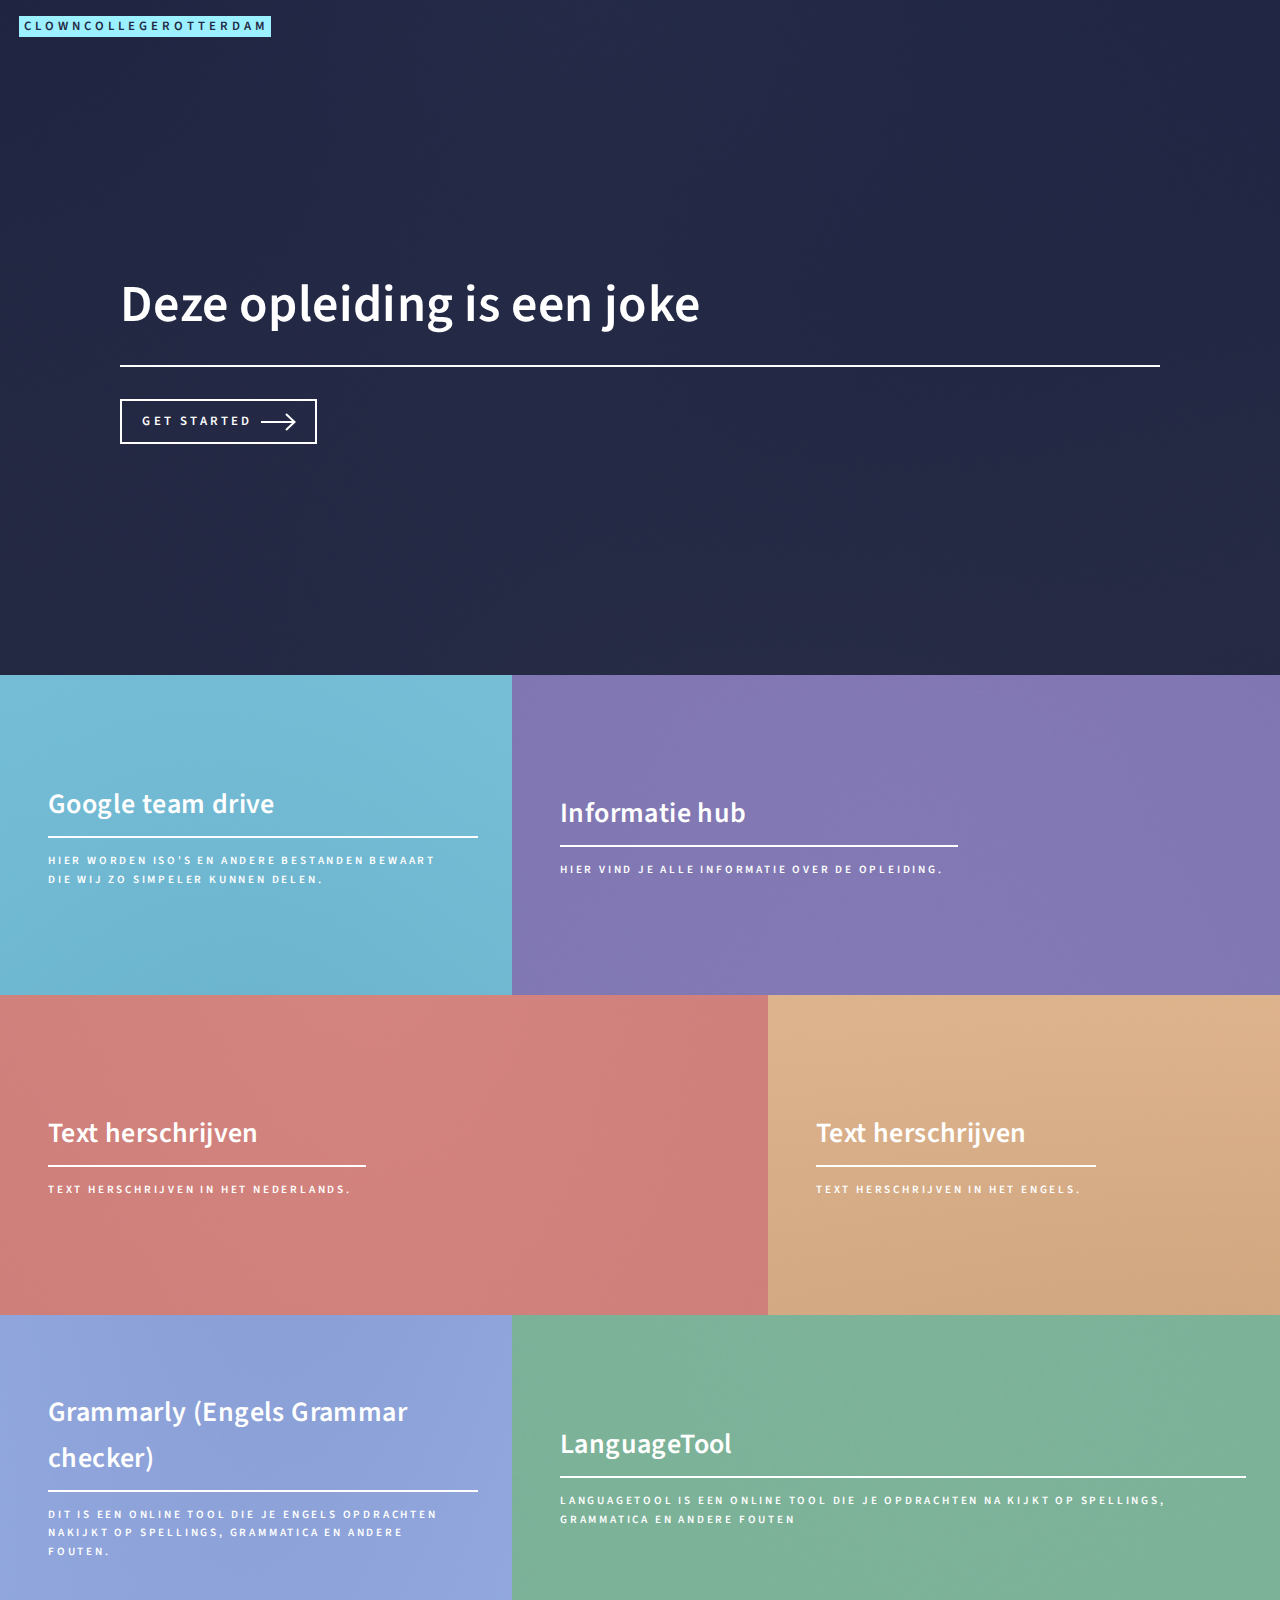
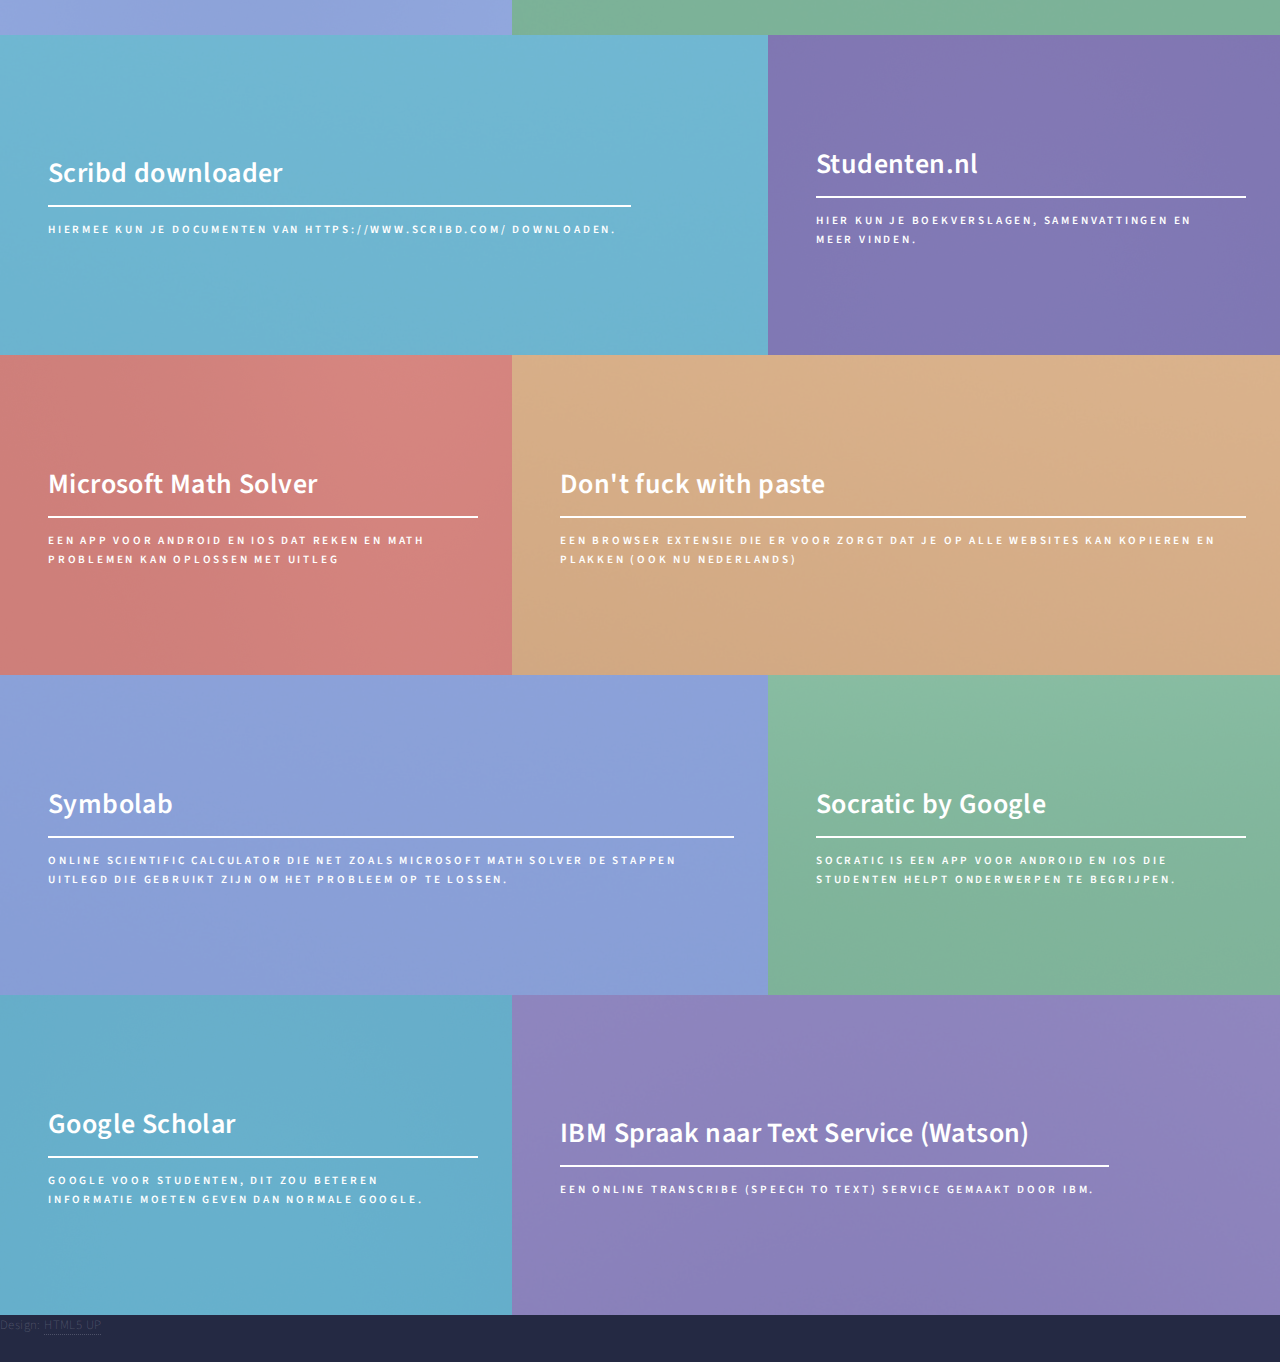
==== commit ffc28d9f: "Forty: Edited for Personal use" ====
--- a/index.html
+++ b/index.html
@@ -1,215 +1,164 @@
-<!DOCTYPE HTML>
+<!DOCTYPE html>
 <!--
-	Forty by HTML5 UP
-	html5up.net | @ajlkn
-	Free for personal and commercial use under the CCA 3.0 license (html5up.net/license)
--->
+   Forty by HTML5 UP
+   html5up.net | @ajlkn
+   Free for personal and commercial use under the CCA 3.0 license (html5up.net/license)
+   -->
 <html>
-	<head>
-		<title>Forty by HTML5 UP</title>
-		<meta charset="utf-8" />
-		<meta name="viewport" content="width=device-width, initial-scale=1, user-scalable=no" />
-		<link rel="stylesheet" href="assets/css/main.css" />
-		<noscript><link rel="stylesheet" href="assets/css/noscript.css" /></noscript>
-	</head>
-	<body class="is-preload">
-
-		<!-- Wrapper -->
-			<div id="wrapper">
-
-				<!-- Header -->
-					<header id="header" class="alt">
-						<a href="index.html" class="logo"><strong>Forty</strong> <span>by HTML5 UP</span></a>
-						<nav>
-							<a href="#menu">Menu</a>
-						</nav>
-					</header>
-
-				<!-- Menu -->
-					<nav id="menu">
-						<ul class="links">
-							<li><a href="index.html">Home</a></li>
-							<li><a href="landing.html">Landing</a></li>
-							<li><a href="generic.html">Generic</a></li>
-							<li><a href="elements.html">Elements</a></li>
-						</ul>
-						<ul class="actions stacked">
-							<li><a href="#" class="button primary fit">Get Started</a></li>
-							<li><a href="#" class="button fit">Log In</a></li>
-						</ul>
-					</nav>
-
-				<!-- Banner -->
-					<section id="banner" class="major">
-						<div class="inner">
-							<header class="major">
-								<h1>Hi, my name is Forty</h1>
-							</header>
-							<div class="content">
-								<p>A responsive site template designed by HTML5 UP<br />
-								and released under the Creative Commons.</p>
-								<ul class="actions">
-									<li><a href="#one" class="button next scrolly">Get Started</a></li>
-								</ul>
-							</div>
-						</div>
-					</section>
-
-				<!-- Main -->
-					<div id="main">
-
-						<!-- One -->
-							<section id="one" class="tiles">
-								<article>
-									<span class="image">
-										<img src="images/pic01.jpg" alt="" />
-									</span>
-									<header class="major">
-										<h3><a href="landing.html" class="link">Aliquam</a></h3>
-										<p>Ipsum dolor sit amet</p>
-									</header>
-								</article>
-								<article>
-									<span class="image">
-										<img src="images/pic02.jpg" alt="" />
-									</span>
-									<header class="major">
-										<h3><a href="landing.html" class="link">Tempus</a></h3>
-										<p>feugiat amet tempus</p>
-									</header>
-								</article>
-								<article>
-									<span class="image">
-										<img src="images/pic03.jpg" alt="" />
-									</span>
-									<header class="major">
-										<h3><a href="landing.html" class="link">Magna</a></h3>
-										<p>Lorem etiam nullam</p>
-									</header>
-								</article>
-								<article>
-									<span class="image">
-										<img src="images/pic04.jpg" alt="" />
-									</span>
-									<header class="major">
-										<h3><a href="landing.html" class="link">Ipsum</a></h3>
-										<p>Nisl sed aliquam</p>
-									</header>
-								</article>
-								<article>
-									<span class="image">
-										<img src="images/pic05.jpg" alt="" />
-									</span>
-									<header class="major">
-										<h3><a href="landing.html" class="link">Consequat</a></h3>
-										<p>Ipsum dolor sit amet</p>
-									</header>
-								</article>
-								<article>
-									<span class="image">
-										<img src="images/pic06.jpg" alt="" />
-									</span>
-									<header class="major">
-										<h3><a href="landing.html" class="link">Etiam</a></h3>
-										<p>Feugiat amet tempus</p>
-									</header>
-								</article>
-							</section>
-
-						<!-- Two -->
-							<section id="two">
-								<div class="inner">
-									<header class="major">
-										<h2>Massa libero</h2>
-									</header>
-									<p>Nullam et orci eu lorem consequat tincidunt vivamus et sagittis libero. Mauris aliquet magna magna sed nunc rhoncus pharetra. Pellentesque condimentum sem. In efficitur ligula tate urna. Maecenas laoreet massa vel lacinia pellentesque lorem ipsum dolor. Nullam et orci eu lorem consequat tincidunt. Vivamus et sagittis libero. Mauris aliquet magna magna sed nunc rhoncus amet pharetra et feugiat tempus.</p>
-									<ul class="actions">
-										<li><a href="landing.html" class="button next">Get Started</a></li>
-									</ul>
-								</div>
-							</section>
-
-					</div>
-
-				<!-- Contact -->
-					<section id="contact">
-						<div class="inner">
-							<section>
-								<form method="post" action="#">
-									<div class="fields">
-										<div class="field half">
-											<label for="name">Name</label>
-											<input type="text" name="name" id="name" />
-										</div>
-										<div class="field half">
-											<label for="email">Email</label>
-											<input type="text" name="email" id="email" />
-										</div>
-										<div class="field">
-											<label for="message">Message</label>
-											<textarea name="message" id="message" rows="6"></textarea>
-										</div>
-									</div>
-									<ul class="actions">
-										<li><input type="submit" value="Send Message" class="primary" /></li>
-										<li><input type="reset" value="Clear" /></li>
-									</ul>
-								</form>
-							</section>
-							<section class="split">
-								<section>
-									<div class="contact-method">
-										<span class="icon solid alt fa-envelope"></span>
-										<h3>Email</h3>
-										<a href="#">information@untitled.tld</a>
-									</div>
-								</section>
-								<section>
-									<div class="contact-method">
-										<span class="icon solid alt fa-phone"></span>
-										<h3>Phone</h3>
-										<span>(000) 000-0000 x12387</span>
-									</div>
-								</section>
-								<section>
-									<div class="contact-method">
-										<span class="icon solid alt fa-home"></span>
-										<h3>Address</h3>
-										<span>1234 Somewhere Road #5432<br />
-										Nashville, TN 00000<br />
-										United States of America</span>
-									</div>
-								</section>
-							</section>
-						</div>
-					</section>
-
-				<!-- Footer -->
-					<footer id="footer">
-						<div class="inner">
-							<ul class="icons">
-								<li><a href="#" class="icon brands alt fa-twitter"><span class="label">Twitter</span></a></li>
-								<li><a href="#" class="icon brands alt fa-facebook-f"><span class="label">Facebook</span></a></li>
-								<li><a href="#" class="icon brands alt fa-instagram"><span class="label">Instagram</span></a></li>
-								<li><a href="#" class="icon brands alt fa-github"><span class="label">GitHub</span></a></li>
-								<li><a href="#" class="icon brands alt fa-linkedin-in"><span class="label">LinkedIn</span></a></li>
-							</ul>
-							<ul class="copyright">
-								<li>&copy; Untitled</li><li>Design: <a href="https://html5up.net">HTML5 UP</a></li>
-							</ul>
-						</div>
-					</footer>
-
-			</div>
-
-		<!-- Scripts -->
-			<script src="assets/js/jquery.min.js"></script>
-			<script src="assets/js/jquery.scrolly.min.js"></script>
-			<script src="assets/js/jquery.scrollex.min.js"></script>
-			<script src="assets/js/browser.min.js"></script>
-			<script src="assets/js/breakpoints.min.js"></script>
-			<script src="assets/js/util.js"></script>
-			<script src="assets/js/main.js"></script>
-
-	</body>
+   <head>
+      <title>ClownCollegeRotterdam</title>
+      <meta charset="utf-8">
+      <meta content="width=device-width, initial-scale=1, user-scalable=no" name="viewport">
+      <link href="assets/css/main.css" rel="stylesheet">
+      <link href="/favicon/apple-touch-icon.png" rel="apple-touch-icon" sizes="180x180">
+      <link href="/favicon/favicon-32x32.png" rel="icon" sizes="32x32" type="image/png">
+      <link href="/favicon/favicon-16x16.png" rel="icon" sizes="16x16" type="image/png">
+      <link href="/favicon/site.webmanifest" rel="manifest">
+      <link href="/favicon/safari-pinned-tab.svg" rel="mask-icon">
+      <meta content="#da532c" name="msapplication-TileColor">
+      <meta content="#ffffff" name="theme-color">
+      <noscript>
+         <link href="assets/css/noscript.css" rel="stylesheet">
+      </noscript>
+   </head>
+   <body class="is-preload">
+      <!-- Wrapper -->
+      <div id="wrapper">
+         <!-- Header -->
+         <header class="alt" id="header">
+            <a class="logo" href="index.html"><strong>ClownCollegeRotterdam</strong> <span></span></a>
+         </header>
+         <!-- Banner -->
+         <section class="major" id="banner">
+            <div class="inner">
+               <header class="major">
+                  <h1>Deze opleiding is een joke</h1>
+               </header>
+               <ul class="actions">
+                  <li><a class="button next scrolly" href="#one">Get Started</a></li>
+               </ul>
+            </div>
+         </section>
+      </div>
+      <!-- Main -->
+      <div id="main">
+         <!-- One -->
+         <section class="tiles" id="one">
+            <article>
+               <span class="image"><img alt="" src="images/pic01.jpg"></span>
+               <header class="major">
+                  <h3><a class="link" href="https://drive.google.com/drive/u/2/folders/0AOry2ISpS1JuUk9PVA">Google team drive</a></h3>
+                  <p>Hier worden ISO's en andere bestanden bewaart die wij zo simpeler kunnen delen.</p>
+               </header>
+            </article>
+            <article>
+               <span class="image"><img alt="" src="images/pic11.jpg"></span>
+               <header class="major">
+                  <h3><a class="link" href="tcrindex.html">Informatie hub</a></h3>
+                  <p>Hier vind je alle informatie over de opleiding.</p>
+               </header>
+            </article>
+            <article>
+               <span class="image"><img alt="" src="images/pic02.jpg"></span>
+               <header class="major">
+                  <h3><a class="link" href="https://smodin.me/nl/tekst-automatisch-in-het-Nederlands-opnieuw-formuleren">Text herschrijven</a></h3>
+                  <p>Text herschrijven in het Nederlands.</p>
+               </header>
+            </article>
+            <article>
+               <span class="image"><img alt="" src="images/pic03.jpg"></span>
+               <header class="major">
+                  <h3><a class="link" href="https://paraphrasing-tool.com/">Text herschrijven</a></h3>
+                  <p>Text herschrijven in het Engels.</p>
+               </header>
+            </article>
+            <article>
+               <span class="image"><img alt="" src="images/pic04.jpg"></span>
+               <header class="major">
+                  <h3><a class="link" href="https://www.grammarly.com/">Grammarly (Engels Grammar checker)</a></h3>
+                  <p>Dit is een online tool die je Engels opdrachten nakijkt op spellings, grammatica en andere fouten.</p>
+               </header>
+            </article>
+            <article>
+               <span class="image"><img alt="https://languagetool.org" src="images/pic05.jpg"></span>
+               <header class="major">
+                  <h3><a class="link" href="https://languagetool.org">LanguageTool</a></h3>
+                  <p>LanguageTool is een online tool die je Opdrachten na kijkt op spellings, grammatica en andere fouten</p>
+               </header>
+            </article>
+            <article>
+               <span class="image"><img alt="" src="images/pic09.jpg"></span>
+               <header class="major">
+                  <h3><a class="link" href="https://scribddown.com/">Scribd downloader</a></h3>
+                  <p>Hiermee kun je documenten van https://www.scribd.com/ downloaden.</p>
+               </header>
+            </article>
+            <article>
+               <span class="image"><img alt="" src="images/pic06.jpg"></span>
+               <header class="major">
+                  <h3><a class="link" href="https://studenten.nl/">Studenten.nl</a></h3>
+                  <p>Hier kun je boekverslagen, samenvattingen en meer vinden.</p>
+               </header>
+            </article>
+            <article>
+               <span class="image"><img alt="" src="images/pic07.jpg"></span>
+               <header class="major">
+                  <h3><a class="link" href="https://math.microsoft.com/en">Microsoft Math Solver</a></h3>
+                  <p>Een app voor Android en Ios dat reken en math problemen kan oplossen met uitleg</p>
+               </header>
+            </article>
+            <article>
+               <span class="image"><img alt="" src="images/pic08.jpg"></span>
+               <header class="major">
+                  <h3><a class="link" href="https://chrome.google.com/webstore/detail/dont-fuck-with-paste/nkgllhigpcljnhoakjkgaieabnkmgdkb">Don't fuck with paste</a></h3>
+                  <p>Een browser extensie die er voor zorgt dat je op alle websites kan kopieren en plakken (ook nu nederlands)</p>
+               </header>
+            </article>
+            <article>
+               <span class="image"><img alt="" src="images/pic09.jpg"></span>
+               <header class="major">
+                  <h3><a class="link" href="https://www.symbolab.com/">Symbolab</a></h3>
+                  <p>Online scientific calculator die net zoals Microsoft Math Solver de stappen uitlegd die gebruikt zijn om het probleem op te lossen.</p>
+               </header>
+            </article>
+            <article>
+               <span class="image"><img alt="" src="images/pic10.jpg"></span>
+               <header class="major">
+                  <h3><a class="link" href="https://socratic.org/">Socratic by Google</a></h3>
+                  <p>Socratic is een app voor Android en Ios die studenten helpt onderwerpen te begrijpen.</p>
+               </header>
+            </article>
+            <article>
+               <span class="image"><img alt="" src="images/pic06.jpg"></span>
+               <header class="major">
+                  <h3><a class="link" href="https://scholar.google.com/">Google Scholar</a></h3>
+                  <p>Google voor studenten, dit zou beteren informatie moeten geven dan normale Google.</p>
+               </header>
+            </article>
+            <article>
+               <span class="image"><img alt="" src="images/pic01.jpg"></span>
+               <header class="major">
+                  <h3><a class="link" href="https://speech-to-text-demo.ng.bluemix.net/">IBM Spraak naar Text Service (Watson)</a></h3>
+                  <p>Een online transcribe (speech to text) service gemaakt door IBM.</p>
+               </header>
+            </article>
+         </section>
+      </div>
+      <!-- Footer -->
+      <footer id="footer">
+         <div class="inner">
+            <ul class="copyright">
+               <li>Design: <a href="https://html5up.net">HTML5 UP</a></li>
+            </ul>
+         </div>
+      </footer>
+      <!-- Scripts -->
+      <script src="assets/js/jquery.min.js"></script>
+      <script src="assets/js/jquery.scrolly.min.js"></script>
+      <script src="assets/js/jquery.scrollex.min.js"></script>
+      <script src="assets/js/browser.min.js"></script>
+      <script src="assets/js/breakpoints.min.js"></script>
+      <script src="assets/js/util.js"></script>
+      <script src="assets/js/main.js"></script>
+   </body>
 </html>--- a/assets/css/main.css
+++ b/assets/css/main.css
@@ -7,44 +7,130 @@
 	Free for personal and commercial use under the CCA 3.0 license (html5up.net/license)
 */
 
-html, body, div, span, applet, object,
-iframe, h1, h2, h3, h4, h5, h6, p, blockquote,
-pre, a, abbr, acronym, address, big, cite,
-code, del, dfn, em, img, ins, kbd, q, s, samp,
-small, strike, strong, sub, sup, tt, var, b,
-u, i, center, dl, dt, dd, ol, ul, li, fieldset,
-form, label, legend, table, caption, tbody,
-tfoot, thead, tr, th, td, article, aside,
-canvas, details, embed, figure, figcaption,
-footer, header, hgroup, menu, nav, output, ruby,
-section, summary, time, mark, audio, video {
+html,
+body,
+div,
+span,
+applet,
+object,
+iframe,
+h1,
+h2,
+h3,
+h4,
+h5,
+h6,
+p,
+blockquote,
+pre,
+a,
+abbr,
+acronym,
+address,
+big,
+cite,
+code,
+del,
+dfn,
+em,
+img,
+ins,
+kbd,
+q,
+s,
+samp,
+small,
+strike,
+strong,
+sub,
+sup,
+tt,
+var,
+b,
+u,
+i,
+center,
+dl,
+dt,
+dd,
+ol,
+ul,
+li,
+fieldset,
+form,
+label,
+legend,
+table,
+caption,
+tbody,
+tfoot,
+thead,
+tr,
+th,
+td,
+article,
+aside,
+canvas,
+details,
+embed,
+figure,
+figcaption,
+footer,
+header,
+hgroup,
+menu,
+nav,
+output,
+ruby,
+section,
+summary,
+time,
+mark,
+audio,
+video {
 	margin: 0;
 	padding: 0;
 	border: 0;
 	font-size: 100%;
 	font: inherit;
-	vertical-align: baseline;}
-
-article, aside, details, figcaption, figure,
-footer, header, hgroup, menu, nav, section {
-	display: block;}
+	vertical-align: baseline;
+}
+
+article,
+aside,
+details,
+figcaption,
+figure,
+footer,
+header,
+hgroup,
+menu,
+nav,
+section {
+	display: block;
+}
 
 body {
 	line-height: 1;
 }
 
-ol, ul {
+ol,
+ul {
 	list-style: none;
 }
 
-blockquote, q {
+blockquote,
+q {
 	quotes: none;
 }
 
-	blockquote:before, blockquote:after, q:before, q:after {
-		content: '';
-		content: none;
-	}
+blockquote:before,
+blockquote:after,
+q:before,
+q:after {
+	content: '';
+	content: none;
+}
 
 table {
 	border-collapse: collapse;
@@ -65,3888 +151,3563 @@
 	padding: 0;
 }
 
-input, select, textarea {
+input,
+select,
+textarea {
 	-moz-appearance: none;
 	-webkit-appearance: none;
 	-ms-appearance: none;
 	appearance: none;
 }
 
+
 /* Basic */
 
-	@-ms-viewport {
-		width: device-width;
-	}
-
+@-ms-viewport {
+	width: device-width;
+}
+
+body {
+	-ms-overflow-style: scrollbar;
+}
+
+@media screen and (max-width: 480px) {
+	html,
 	body {
-		-ms-overflow-style: scrollbar;
-	}
-
-	@media screen and (max-width: 480px) {
-
-		html, body {
-			min-width: 320px;
-		}
-
-	}
-
-	html {
-		box-sizing: border-box;
-	}
-
-	*, *:before, *:after {
-		box-sizing: inherit;
-	}
-
-	body {
-		background: #242943;
-	}
-
-		body.is-preload *, body.is-preload *:before, body.is-preload *:after {
-			-moz-animation: none !important;
-			-webkit-animation: none !important;
-			-ms-animation: none !important;
-			animation: none !important;
-			-moz-transition: none !important;
-			-webkit-transition: none !important;
-			-ms-transition: none !important;
-			transition: none !important;
-		}
+		min-width: 320px;
+	}
+}
+
+html {
+	box-sizing: border-box;
+}
+
+*,
+*:before,
+*:after {
+	box-sizing: inherit;
+}
+
+body {
+	background: #242943;
+}
+
+body.is-preload *,
+body.is-preload *:before,
+body.is-preload *:after {
+	-moz-animation: none !important;
+	-webkit-animation: none !important;
+	-ms-animation: none !important;
+	animation: none !important;
+	-moz-transition: none !important;
+	-webkit-transition: none !important;
+	-ms-transition: none !important;
+	transition: none !important;
+}
+
 
 /* Type */
 
-	body, input, select, textarea {
-		color: #ffffff;
-		font-family: "Source Sans Pro", Helvetica, sans-serif;
-		font-size: 17pt;
-		font-weight: 300;
-		letter-spacing: 0.025em;
-		line-height: 1.65;
-	}
-
-		@media screen and (max-width: 1680px) {
-
-			body, input, select, textarea {
-				font-size: 14pt;
-			}
-
-		}
-
-		@media screen and (max-width: 1280px) {
-
-			body, input, select, textarea {
-				font-size: 12pt;
-			}
-
-		}
-
-		@media screen and (max-width: 360px) {
-
-			body, input, select, textarea {
-				font-size: 11pt;
-			}
-
-		}
-
-	a {
-		-moz-transition: color 0.2s ease-in-out, border-bottom-color 0.2s ease-in-out;
-		-webkit-transition: color 0.2s ease-in-out, border-bottom-color 0.2s ease-in-out;
-		-ms-transition: color 0.2s ease-in-out, border-bottom-color 0.2s ease-in-out;
-		transition: color 0.2s ease-in-out, border-bottom-color 0.2s ease-in-out;
-		border-bottom: dotted 1px;
-		color: inherit;
-		text-decoration: none;
-	}
-
-		a:hover {
-			border-bottom-color: transparent;
-			color: #9bf1ff !important;
-		}
-
-		a:active {
-			color: #53e3fb !important;
-		}
-
-	strong, b {
-		color: #ffffff;
-		font-weight: 600;
-	}
-
-	em, i {
-		font-style: italic;
-	}
-
-	p {
-		margin: 0 0 2em 0;
-	}
-
-	h1, h2, h3, h4, h5, h6 {
-		color: #ffffff;
-		font-weight: 600;
-		line-height: 1.65;
-		margin: 0 0 1em 0;
-	}
-
-		h1 a, h2 a, h3 a, h4 a, h5 a, h6 a {
-			color: inherit;
-			border-bottom: 0;
-		}
-
+body,
+input,
+select,
+textarea {
+	color: #ffffff;
+	font-family: "Source Sans Pro", Helvetica, sans-serif;
+	font-size: 17pt;
+	font-weight: 300;
+	letter-spacing: 0.025em;
+	line-height: 1.65;
+}
+
+@media screen and (max-width: 1680px) {
+	body,
+	input,
+	select,
+	textarea {
+		font-size: 14pt;
+	}
+}
+
+@media screen and (max-width: 1280px) {
+	body,
+	input,
+	select,
+	textarea {
+		font-size: 12pt;
+	}
+}
+
+@media screen and (max-width: 360px) {
+	body,
+	input,
+	select,
+	textarea {
+		font-size: 11pt;
+	}
+}
+
+a {
+	-moz-transition: color 0.2s ease-in-out, border-bottom-color 0.2s ease-in-out;
+	-webkit-transition: color 0.2s ease-in-out, border-bottom-color 0.2s ease-in-out;
+	-ms-transition: color 0.2s ease-in-out, border-bottom-color 0.2s ease-in-out;
+	transition: color 0.2s ease-in-out, border-bottom-color 0.2s ease-in-out;
+	border-bottom: dotted 1px;
+	color: inherit;
+	text-decoration: none;
+}
+
+a:hover {
+	border-bottom-color: transparent;
+	color: #9bf1ff !important;
+}
+
+a:active {
+	color: #53e3fb !important;
+}
+
+strong,
+b {
+	color: #ffffff;
+	font-weight: 600;
+}
+
+em,
+i {
+	font-style: italic;
+}
+
+p {
+	margin: 0 0 2em 0;
+}
+
+h1,
+h2,
+h3,
+h4,
+h5,
+h6 {
+	color: #ffffff;
+	font-weight: 600;
+	line-height: 1.65;
+	margin: 0 0 1em 0;
+}
+
+h1 a,
+h2 a,
+h3 a,
+h4 a,
+h5 a,
+h6 a {
+	color: inherit;
+	border-bottom: 0;
+}
+
+h1 {
+	font-size: 2.5em;
+}
+
+h2 {
+	font-size: 1.75em;
+}
+
+h3 {
+	font-size: 1.35em;
+}
+
+h4 {
+	font-size: 1.1em;
+}
+
+h5 {
+	font-size: 0.9em;
+}
+
+h6 {
+	font-size: 0.7em;
+}
+
+@media screen and (max-width: 736px) {
 	h1 {
-		font-size: 2.5em;
-	}
-
+		font-size: 2em;
+	}
 	h2 {
-		font-size: 1.75em;
-	}
-
+		font-size: 1.5em;
+	}
 	h3 {
-		font-size: 1.35em;
-	}
-
-	h4 {
-		font-size: 1.1em;
-	}
-
-	h5 {
-		font-size: 0.9em;
-	}
-
-	h6 {
-		font-size: 0.7em;
-	}
-
-	@media screen and (max-width: 736px) {
-
-		h1 {
-			font-size: 2em;
-		}
-
-		h2 {
-			font-size: 1.5em;
-		}
-
-		h3 {
-			font-size: 1.25em;
-		}
-
-	}
-
-	sub {
-		font-size: 0.8em;
-		position: relative;
-		top: 0.5em;
-	}
-
-	sup {
-		font-size: 0.8em;
-		position: relative;
-		top: -0.5em;
-	}
-
-	blockquote {
-		border-left: solid 4px rgba(212, 212, 255, 0.1);
-		font-style: italic;
-		margin: 0 0 2em 0;
-		padding: 0.5em 0 0.5em 2em;
-	}
-
-	code {
-		background: rgba(212, 212, 255, 0.035);
-		font-family: "Courier New", monospace;
-		font-size: 0.9em;
-		margin: 0 0.25em;
-		padding: 0.25em 0.65em;
-	}
-
-	pre {
-		-webkit-overflow-scrolling: touch;
-		font-family: "Courier New", monospace;
-		font-size: 0.9em;
-		margin: 0 0 2em 0;
-	}
-
-		pre code {
-			display: block;
-			line-height: 1.75;
-			padding: 1em 1.5em;
-			overflow-x: auto;
-		}
-
-	hr {
-		border: 0;
-		border-bottom: solid 1px rgba(212, 212, 255, 0.1);
-		margin: 2em 0;
-	}
-
-		hr.major {
-			margin: 3em 0;
-		}
-
-	.align-left {
-		text-align: left;
-	}
-
-	.align-center {
-		text-align: center;
-	}
-
-	.align-right {
-		text-align: right;
-	}
+		font-size: 1.25em;
+	}
+}
+
+sub {
+	font-size: 0.8em;
+	position: relative;
+	top: 0.5em;
+}
+
+sup {
+	font-size: 0.8em;
+	position: relative;
+	top: -0.5em;
+}
+
+blockquote {
+	border-left: solid 4px rgba(212, 212, 255, 0.1);
+	font-style: italic;
+	margin: 0 0 2em 0;
+	padding: 0.5em 0 0.5em 2em;
+}
+
+code {
+	background: rgba(212, 212, 255, 0.035);
+	font-family: "Courier New", monospace;
+	font-size: 0.9em;
+	margin: 0 0.25em;
+	padding: 0.25em 0.65em;
+}
+
+pre {
+	-webkit-overflow-scrolling: touch;
+	font-family: "Courier New", monospace;
+	font-size: 0.9em;
+	margin: 0 0 2em 0;
+}
+
+pre code {
+	display: block;
+	line-height: 1.75;
+	padding: 1em 1.5em;
+	overflow-x: auto;
+}
+
+hr {
+	border: 0;
+	border-bottom: solid 1px rgba(212, 212, 255, 0.1);
+	margin: 2em 0;
+}
+
+hr.major {
+	margin: 3em 0;
+}
+
+.align-left {
+	text-align: left;
+}
+
+.align-center {
+	text-align: center;
+}
+
+.align-right {
+	text-align: right;
+}
+
 
 /* Row */
 
+.row {
+	display: flex;
+	flex-wrap: wrap;
+	box-sizing: border-box;
+	align-items: stretch;
+}
+
+.row>* {
+	box-sizing: border-box;
+}
+
+.row.gtr-uniform>*> :last-child {
+	margin-bottom: 0;
+}
+
+.row.aln-left {
+	justify-content: flex-start;
+}
+
+.row.aln-center {
+	justify-content: center;
+}
+
+.row.aln-right {
+	justify-content: flex-end;
+}
+
+.row.aln-top {
+	align-items: flex-start;
+}
+
+.row.aln-middle {
+	align-items: center;
+}
+
+.row.aln-bottom {
+	align-items: flex-end;
+}
+
+.row>.imp {
+	order: -1;
+}
+
+.row>.col-1 {
+	width: 8.33333%;
+}
+
+.row>.off-1 {
+	margin-left: 8.33333%;
+}
+
+.row>.col-2 {
+	width: 16.66667%;
+}
+
+.row>.off-2 {
+	margin-left: 16.66667%;
+}
+
+.row>.col-3 {
+	width: 25%;
+}
+
+.row>.off-3 {
+	margin-left: 25%;
+}
+
+.row>.col-4 {
+	width: 33.33333%;
+}
+
+.row>.off-4 {
+	margin-left: 33.33333%;
+}
+
+.row>.col-5 {
+	width: 41.66667%;
+}
+
+.row>.off-5 {
+	margin-left: 41.66667%;
+}
+
+.row>.col-6 {
+	width: 50%;
+}
+
+.row>.off-6 {
+	margin-left: 50%;
+}
+
+.row>.col-7 {
+	width: 58.33333%;
+}
+
+.row>.off-7 {
+	margin-left: 58.33333%;
+}
+
+.row>.col-8 {
+	width: 66.66667%;
+}
+
+.row>.off-8 {
+	margin-left: 66.66667%;
+}
+
+.row>.col-9 {
+	width: 75%;
+}
+
+.row>.off-9 {
+	margin-left: 75%;
+}
+
+.row>.col-10 {
+	width: 83.33333%;
+}
+
+.row>.off-10 {
+	margin-left: 83.33333%;
+}
+
+.row>.col-11 {
+	width: 91.66667%;
+}
+
+.row>.off-11 {
+	margin-left: 91.66667%;
+}
+
+.row>.col-12 {
+	width: 100%;
+}
+
+.row>.off-12 {
+	margin-left: 100%;
+}
+
+.row.gtr-0 {
+	margin-top: 0;
+	margin-left: 0em;
+}
+
+.row.gtr-0>* {
+	padding: 0 0 0 0em;
+}
+
+.row.gtr-0.gtr-uniform {
+	margin-top: 0em;
+}
+
+.row.gtr-0.gtr-uniform>* {
+	padding-top: 0em;
+}
+
+.row.gtr-25 {
+	margin-top: 0;
+	margin-left: -0.5em;
+}
+
+.row.gtr-25>* {
+	padding: 0 0 0 0.5em;
+}
+
+.row.gtr-25.gtr-uniform {
+	margin-top: -0.5em;
+}
+
+.row.gtr-25.gtr-uniform>* {
+	padding-top: 0.5em;
+}
+
+.row.gtr-50 {
+	margin-top: 0;
+	margin-left: -1em;
+}
+
+.row.gtr-50>* {
+	padding: 0 0 0 1em;
+}
+
+.row.gtr-50.gtr-uniform {
+	margin-top: -1em;
+}
+
+.row.gtr-50.gtr-uniform>* {
+	padding-top: 1em;
+}
+
+.row {
+	margin-top: 0;
+	margin-left: -2em;
+}
+
+.row>* {
+	padding: 0 0 0 2em;
+}
+
+.row.gtr-uniform {
+	margin-top: -2em;
+}
+
+.row.gtr-uniform>* {
+	padding-top: 2em;
+}
+
+.row.gtr-150 {
+	margin-top: 0;
+	margin-left: -3em;
+}
+
+.row.gtr-150>* {
+	padding: 0 0 0 3em;
+}
+
+.row.gtr-150.gtr-uniform {
+	margin-top: -3em;
+}
+
+.row.gtr-150.gtr-uniform>* {
+	padding-top: 3em;
+}
+
+.row.gtr-200 {
+	margin-top: 0;
+	margin-left: -4em;
+}
+
+.row.gtr-200>* {
+	padding: 0 0 0 4em;
+}
+
+.row.gtr-200.gtr-uniform {
+	margin-top: -4em;
+}
+
+.row.gtr-200.gtr-uniform>* {
+	padding-top: 4em;
+}
+
+@media screen and (max-width: 1680px) {
 	.row {
 		display: flex;
 		flex-wrap: wrap;
 		box-sizing: border-box;
 		align-items: stretch;
 	}
-
-		.row > * {
-			box-sizing: border-box;
-		}
-
-		.row.gtr-uniform > * > :last-child {
-			margin-bottom: 0;
-		}
-
-		.row.aln-left {
-			justify-content: flex-start;
-		}
-
-		.row.aln-center {
-			justify-content: center;
-		}
-
-		.row.aln-right {
-			justify-content: flex-end;
-		}
-
-		.row.aln-top {
-			align-items: flex-start;
-		}
-
-		.row.aln-middle {
-			align-items: center;
-		}
-
-		.row.aln-bottom {
-			align-items: flex-end;
-		}
-
-		.row > .imp {
-			order: -1;
-		}
-
-		.row > .col-1 {
-			width: 8.33333%;
-		}
-
-		.row > .off-1 {
-			margin-left: 8.33333%;
-		}
-
-		.row > .col-2 {
-			width: 16.66667%;
-		}
-
-		.row > .off-2 {
-			margin-left: 16.66667%;
-		}
-
-		.row > .col-3 {
-			width: 25%;
-		}
-
-		.row > .off-3 {
-			margin-left: 25%;
-		}
-
-		.row > .col-4 {
-			width: 33.33333%;
-		}
-
-		.row > .off-4 {
-			margin-left: 33.33333%;
-		}
-
-		.row > .col-5 {
-			width: 41.66667%;
-		}
-
-		.row > .off-5 {
-			margin-left: 41.66667%;
-		}
-
-		.row > .col-6 {
-			width: 50%;
-		}
-
-		.row > .off-6 {
-			margin-left: 50%;
-		}
-
-		.row > .col-7 {
-			width: 58.33333%;
-		}
-
-		.row > .off-7 {
-			margin-left: 58.33333%;
-		}
-
-		.row > .col-8 {
-			width: 66.66667%;
-		}
-
-		.row > .off-8 {
-			margin-left: 66.66667%;
-		}
-
-		.row > .col-9 {
-			width: 75%;
-		}
-
-		.row > .off-9 {
-			margin-left: 75%;
-		}
-
-		.row > .col-10 {
-			width: 83.33333%;
-		}
-
-		.row > .off-10 {
-			margin-left: 83.33333%;
-		}
-
-		.row > .col-11 {
-			width: 91.66667%;
-		}
-
-		.row > .off-11 {
-			margin-left: 91.66667%;
-		}
-
-		.row > .col-12 {
-			width: 100%;
-		}
-
-		.row > .off-12 {
-			margin-left: 100%;
-		}
-
-		.row.gtr-0 {
-			margin-top: 0;
-			margin-left: 0em;
-		}
-
-			.row.gtr-0 > * {
-				padding: 0 0 0 0em;
-			}
-
-			.row.gtr-0.gtr-uniform {
-				margin-top: 0em;
-			}
-
-				.row.gtr-0.gtr-uniform > * {
-					padding-top: 0em;
-				}
-
-		.row.gtr-25 {
-			margin-top: 0;
-			margin-left: -0.5em;
-		}
-
-			.row.gtr-25 > * {
-				padding: 0 0 0 0.5em;
-			}
-
-			.row.gtr-25.gtr-uniform {
-				margin-top: -0.5em;
-			}
-
-				.row.gtr-25.gtr-uniform > * {
-					padding-top: 0.5em;
-				}
-
-		.row.gtr-50 {
-			margin-top: 0;
-			margin-left: -1em;
-		}
-
-			.row.gtr-50 > * {
-				padding: 0 0 0 1em;
-			}
-
-			.row.gtr-50.gtr-uniform {
-				margin-top: -1em;
-			}
-
-				.row.gtr-50.gtr-uniform > * {
-					padding-top: 1em;
-				}
-
-		.row {
-			margin-top: 0;
-			margin-left: -2em;
-		}
-
-			.row > * {
-				padding: 0 0 0 2em;
-			}
-
-			.row.gtr-uniform {
-				margin-top: -2em;
-			}
-
-				.row.gtr-uniform > * {
-					padding-top: 2em;
-				}
-
-		.row.gtr-150 {
-			margin-top: 0;
-			margin-left: -3em;
-		}
-
-			.row.gtr-150 > * {
-				padding: 0 0 0 3em;
-			}
-
-			.row.gtr-150.gtr-uniform {
-				margin-top: -3em;
-			}
-
-				.row.gtr-150.gtr-uniform > * {
-					padding-top: 3em;
-				}
-
-		.row.gtr-200 {
-			margin-top: 0;
-			margin-left: -4em;
-		}
-
-			.row.gtr-200 > * {
-				padding: 0 0 0 4em;
-			}
-
-			.row.gtr-200.gtr-uniform {
-				margin-top: -4em;
-			}
-
-				.row.gtr-200.gtr-uniform > * {
-					padding-top: 4em;
-				}
-
-		@media screen and (max-width: 1680px) {
-
-			.row {
-				display: flex;
-				flex-wrap: wrap;
-				box-sizing: border-box;
-				align-items: stretch;
-			}
-
-				.row > * {
-					box-sizing: border-box;
-				}
-
-				.row.gtr-uniform > * > :last-child {
-					margin-bottom: 0;
-				}
-
-				.row.aln-left {
-					justify-content: flex-start;
-				}
-
-				.row.aln-center {
-					justify-content: center;
-				}
-
-				.row.aln-right {
-					justify-content: flex-end;
-				}
-
-				.row.aln-top {
-					align-items: flex-start;
-				}
-
-				.row.aln-middle {
-					align-items: center;
-				}
-
-				.row.aln-bottom {
-					align-items: flex-end;
-				}
-
-				.row > .imp-xlarge {
-					order: -1;
-				}
-
-				.row > .col-1-xlarge {
-					width: 8.33333%;
-				}
-
-				.row > .off-1-xlarge {
-					margin-left: 8.33333%;
-				}
-
-				.row > .col-2-xlarge {
-					width: 16.66667%;
-				}
-
-				.row > .off-2-xlarge {
-					margin-left: 16.66667%;
-				}
-
-				.row > .col-3-xlarge {
-					width: 25%;
-				}
-
-				.row > .off-3-xlarge {
-					margin-left: 25%;
-				}
-
-				.row > .col-4-xlarge {
-					width: 33.33333%;
-				}
-
-				.row > .off-4-xlarge {
-					margin-left: 33.33333%;
-				}
-
-				.row > .col-5-xlarge {
-					width: 41.66667%;
-				}
-
-				.row > .off-5-xlarge {
-					margin-left: 41.66667%;
-				}
-
-				.row > .col-6-xlarge {
-					width: 50%;
-				}
-
-				.row > .off-6-xlarge {
-					margin-left: 50%;
-				}
-
-				.row > .col-7-xlarge {
-					width: 58.33333%;
-				}
-
-				.row > .off-7-xlarge {
-					margin-left: 58.33333%;
-				}
-
-				.row > .col-8-xlarge {
-					width: 66.66667%;
-				}
-
-				.row > .off-8-xlarge {
-					margin-left: 66.66667%;
-				}
-
-				.row > .col-9-xlarge {
-					width: 75%;
-				}
-
-				.row > .off-9-xlarge {
-					margin-left: 75%;
-				}
-
-				.row > .col-10-xlarge {
-					width: 83.33333%;
-				}
-
-				.row > .off-10-xlarge {
-					margin-left: 83.33333%;
-				}
-
-				.row > .col-11-xlarge {
-					width: 91.66667%;
-				}
-
-				.row > .off-11-xlarge {
-					margin-left: 91.66667%;
-				}
-
-				.row > .col-12-xlarge {
-					width: 100%;
-				}
-
-				.row > .off-12-xlarge {
-					margin-left: 100%;
-				}
-
-				.row.gtr-0 {
-					margin-top: 0;
-					margin-left: 0em;
-				}
-
-					.row.gtr-0 > * {
-						padding: 0 0 0 0em;
-					}
-
-					.row.gtr-0.gtr-uniform {
-						margin-top: 0em;
-					}
-
-						.row.gtr-0.gtr-uniform > * {
-							padding-top: 0em;
-						}
-
-				.row.gtr-25 {
-					margin-top: 0;
-					margin-left: -0.5em;
-				}
-
-					.row.gtr-25 > * {
-						padding: 0 0 0 0.5em;
-					}
-
-					.row.gtr-25.gtr-uniform {
-						margin-top: -0.5em;
-					}
-
-						.row.gtr-25.gtr-uniform > * {
-							padding-top: 0.5em;
-						}
-
-				.row.gtr-50 {
-					margin-top: 0;
-					margin-left: -1em;
-				}
-
-					.row.gtr-50 > * {
-						padding: 0 0 0 1em;
-					}
-
-					.row.gtr-50.gtr-uniform {
-						margin-top: -1em;
-					}
-
-						.row.gtr-50.gtr-uniform > * {
-							padding-top: 1em;
-						}
-
-				.row {
-					margin-top: 0;
-					margin-left: -2em;
-				}
-
-					.row > * {
-						padding: 0 0 0 2em;
-					}
-
-					.row.gtr-uniform {
-						margin-top: -2em;
-					}
-
-						.row.gtr-uniform > * {
-							padding-top: 2em;
-						}
-
-				.row.gtr-150 {
-					margin-top: 0;
-					margin-left: -3em;
-				}
-
-					.row.gtr-150 > * {
-						padding: 0 0 0 3em;
-					}
-
-					.row.gtr-150.gtr-uniform {
-						margin-top: -3em;
-					}
-
-						.row.gtr-150.gtr-uniform > * {
-							padding-top: 3em;
-						}
-
-				.row.gtr-200 {
-					margin-top: 0;
-					margin-left: -4em;
-				}
-
-					.row.gtr-200 > * {
-						padding: 0 0 0 4em;
-					}
-
-					.row.gtr-200.gtr-uniform {
-						margin-top: -4em;
-					}
-
-						.row.gtr-200.gtr-uniform > * {
-							padding-top: 4em;
-						}
-
-		}
-
-		@media screen and (max-width: 1280px) {
-
-			.row {
-				display: flex;
-				flex-wrap: wrap;
-				box-sizing: border-box;
-				align-items: stretch;
-			}
-
-				.row > * {
-					box-sizing: border-box;
-				}
-
-				.row.gtr-uniform > * > :last-child {
-					margin-bottom: 0;
-				}
-
-				.row.aln-left {
-					justify-content: flex-start;
-				}
-
-				.row.aln-center {
-					justify-content: center;
-				}
-
-				.row.aln-right {
-					justify-content: flex-end;
-				}
-
-				.row.aln-top {
-					align-items: flex-start;
-				}
-
-				.row.aln-middle {
-					align-items: center;
-				}
-
-				.row.aln-bottom {
-					align-items: flex-end;
-				}
-
-				.row > .imp-large {
-					order: -1;
-				}
-
-				.row > .col-1-large {
-					width: 8.33333%;
-				}
-
-				.row > .off-1-large {
-					margin-left: 8.33333%;
-				}
-
-				.row > .col-2-large {
-					width: 16.66667%;
-				}
-
-				.row > .off-2-large {
-					margin-left: 16.66667%;
-				}
-
-				.row > .col-3-large {
-					width: 25%;
-				}
-
-				.row > .off-3-large {
-					margin-left: 25%;
-				}
-
-				.row > .col-4-large {
-					width: 33.33333%;
-				}
-
-				.row > .off-4-large {
-					margin-left: 33.33333%;
-				}
-
-				.row > .col-5-large {
-					width: 41.66667%;
-				}
-
-				.row > .off-5-large {
-					margin-left: 41.66667%;
-				}
-
-				.row > .col-6-large {
-					width: 50%;
-				}
-
-				.row > .off-6-large {
-					margin-left: 50%;
-				}
-
-				.row > .col-7-large {
-					width: 58.33333%;
-				}
-
-				.row > .off-7-large {
-					margin-left: 58.33333%;
-				}
-
-				.row > .col-8-large {
-					width: 66.66667%;
-				}
-
-				.row > .off-8-large {
-					margin-left: 66.66667%;
-				}
-
-				.row > .col-9-large {
-					width: 75%;
-				}
-
-				.row > .off-9-large {
-					margin-left: 75%;
-				}
-
-				.row > .col-10-large {
-					width: 83.33333%;
-				}
-
-				.row > .off-10-large {
-					margin-left: 83.33333%;
-				}
-
-				.row > .col-11-large {
-					width: 91.66667%;
-				}
-
-				.row > .off-11-large {
-					margin-left: 91.66667%;
-				}
-
-				.row > .col-12-large {
-					width: 100%;
-				}
-
-				.row > .off-12-large {
-					margin-left: 100%;
-				}
-
-				.row.gtr-0 {
-					margin-top: 0;
-					margin-left: 0em;
-				}
-
-					.row.gtr-0 > * {
-						padding: 0 0 0 0em;
-					}
-
-					.row.gtr-0.gtr-uniform {
-						margin-top: 0em;
-					}
-
-						.row.gtr-0.gtr-uniform > * {
-							padding-top: 0em;
-						}
-
-				.row.gtr-25 {
-					margin-top: 0;
-					margin-left: -0.375em;
-				}
-
-					.row.gtr-25 > * {
-						padding: 0 0 0 0.375em;
-					}
-
-					.row.gtr-25.gtr-uniform {
-						margin-top: -0.375em;
-					}
-
-						.row.gtr-25.gtr-uniform > * {
-							padding-top: 0.375em;
-						}
-
-				.row.gtr-50 {
-					margin-top: 0;
-					margin-left: -0.75em;
-				}
-
-					.row.gtr-50 > * {
-						padding: 0 0 0 0.75em;
-					}
-
-					.row.gtr-50.gtr-uniform {
-						margin-top: -0.75em;
-					}
-
-						.row.gtr-50.gtr-uniform > * {
-							padding-top: 0.75em;
-						}
-
-				.row {
-					margin-top: 0;
-					margin-left: -1.5em;
-				}
-
-					.row > * {
-						padding: 0 0 0 1.5em;
-					}
-
-					.row.gtr-uniform {
-						margin-top: -1.5em;
-					}
-
-						.row.gtr-uniform > * {
-							padding-top: 1.5em;
-						}
-
-				.row.gtr-150 {
-					margin-top: 0;
-					margin-left: -2.25em;
-				}
-
-					.row.gtr-150 > * {
-						padding: 0 0 0 2.25em;
-					}
-
-					.row.gtr-150.gtr-uniform {
-						margin-top: -2.25em;
-					}
-
-						.row.gtr-150.gtr-uniform > * {
-							padding-top: 2.25em;
-						}
-
-				.row.gtr-200 {
-					margin-top: 0;
-					margin-left: -3em;
-				}
-
-					.row.gtr-200 > * {
-						padding: 0 0 0 3em;
-					}
-
-					.row.gtr-200.gtr-uniform {
-						margin-top: -3em;
-					}
-
-						.row.gtr-200.gtr-uniform > * {
-							padding-top: 3em;
-						}
-
-		}
-
-		@media screen and (max-width: 980px) {
-
-			.row {
-				display: flex;
-				flex-wrap: wrap;
-				box-sizing: border-box;
-				align-items: stretch;
-			}
-
-				.row > * {
-					box-sizing: border-box;
-				}
-
-				.row.gtr-uniform > * > :last-child {
-					margin-bottom: 0;
-				}
-
-				.row.aln-left {
-					justify-content: flex-start;
-				}
-
-				.row.aln-center {
-					justify-content: center;
-				}
-
-				.row.aln-right {
-					justify-content: flex-end;
-				}
-
-				.row.aln-top {
-					align-items: flex-start;
-				}
-
-				.row.aln-middle {
-					align-items: center;
-				}
-
-				.row.aln-bottom {
-					align-items: flex-end;
-				}
-
-				.row > .imp-medium {
-					order: -1;
-				}
-
-				.row > .col-1-medium {
-					width: 8.33333%;
-				}
-
-				.row > .off-1-medium {
-					margin-left: 8.33333%;
-				}
-
-				.row > .col-2-medium {
-					width: 16.66667%;
-				}
-
-				.row > .off-2-medium {
-					margin-left: 16.66667%;
-				}
-
-				.row > .col-3-medium {
-					width: 25%;
-				}
-
-				.row > .off-3-medium {
-					margin-left: 25%;
-				}
-
-				.row > .col-4-medium {
-					width: 33.33333%;
-				}
-
-				.row > .off-4-medium {
-					margin-left: 33.33333%;
-				}
-
-				.row > .col-5-medium {
-					width: 41.66667%;
-				}
-
-				.row > .off-5-medium {
-					margin-left: 41.66667%;
-				}
-
-				.row > .col-6-medium {
-					width: 50%;
-				}
-
-				.row > .off-6-medium {
-					margin-left: 50%;
-				}
-
-				.row > .col-7-medium {
-					width: 58.33333%;
-				}
-
-				.row > .off-7-medium {
-					margin-left: 58.33333%;
-				}
-
-				.row > .col-8-medium {
-					width: 66.66667%;
-				}
-
-				.row > .off-8-medium {
-					margin-left: 66.66667%;
-				}
-
-				.row > .col-9-medium {
-					width: 75%;
-				}
-
-				.row > .off-9-medium {
-					margin-left: 75%;
-				}
-
-				.row > .col-10-medium {
-					width: 83.33333%;
-				}
-
-				.row > .off-10-medium {
-					margin-left: 83.33333%;
-				}
-
-				.row > .col-11-medium {
-					width: 91.66667%;
-				}
-
-				.row > .off-11-medium {
-					margin-left: 91.66667%;
-				}
-
-				.row > .col-12-medium {
-					width: 100%;
-				}
-
-				.row > .off-12-medium {
-					margin-left: 100%;
-				}
-
-				.row.gtr-0 {
-					margin-top: 0;
-					margin-left: 0em;
-				}
-
-					.row.gtr-0 > * {
-						padding: 0 0 0 0em;
-					}
-
-					.row.gtr-0.gtr-uniform {
-						margin-top: 0em;
-					}
-
-						.row.gtr-0.gtr-uniform > * {
-							padding-top: 0em;
-						}
-
-				.row.gtr-25 {
-					margin-top: 0;
-					margin-left: -0.375em;
-				}
-
-					.row.gtr-25 > * {
-						padding: 0 0 0 0.375em;
-					}
-
-					.row.gtr-25.gtr-uniform {
-						margin-top: -0.375em;
-					}
-
-						.row.gtr-25.gtr-uniform > * {
-							padding-top: 0.375em;
-						}
-
-				.row.gtr-50 {
-					margin-top: 0;
-					margin-left: -0.75em;
-				}
-
-					.row.gtr-50 > * {
-						padding: 0 0 0 0.75em;
-					}
-
-					.row.gtr-50.gtr-uniform {
-						margin-top: -0.75em;
-					}
-
-						.row.gtr-50.gtr-uniform > * {
-							padding-top: 0.75em;
-						}
-
-				.row {
-					margin-top: 0;
-					margin-left: -1.5em;
-				}
-
-					.row > * {
-						padding: 0 0 0 1.5em;
-					}
-
-					.row.gtr-uniform {
-						margin-top: -1.5em;
-					}
-
-						.row.gtr-uniform > * {
-							padding-top: 1.5em;
-						}
-
-				.row.gtr-150 {
-					margin-top: 0;
-					margin-left: -2.25em;
-				}
-
-					.row.gtr-150 > * {
-						padding: 0 0 0 2.25em;
-					}
-
-					.row.gtr-150.gtr-uniform {
-						margin-top: -2.25em;
-					}
-
-						.row.gtr-150.gtr-uniform > * {
-							padding-top: 2.25em;
-						}
-
-				.row.gtr-200 {
-					margin-top: 0;
-					margin-left: -3em;
-				}
-
-					.row.gtr-200 > * {
-						padding: 0 0 0 3em;
-					}
-
-					.row.gtr-200.gtr-uniform {
-						margin-top: -3em;
-					}
-
-						.row.gtr-200.gtr-uniform > * {
-							padding-top: 3em;
-						}
-
-		}
-
-		@media screen and (max-width: 736px) {
-
-			.row {
-				display: flex;
-				flex-wrap: wrap;
-				box-sizing: border-box;
-				align-items: stretch;
-			}
-
-				.row > * {
-					box-sizing: border-box;
-				}
-
-				.row.gtr-uniform > * > :last-child {
-					margin-bottom: 0;
-				}
-
-				.row.aln-left {
-					justify-content: flex-start;
-				}
-
-				.row.aln-center {
-					justify-content: center;
-				}
-
-				.row.aln-right {
-					justify-content: flex-end;
-				}
-
-				.row.aln-top {
-					align-items: flex-start;
-				}
-
-				.row.aln-middle {
-					align-items: center;
-				}
-
-				.row.aln-bottom {
-					align-items: flex-end;
-				}
-
-				.row > .imp-small {
-					order: -1;
-				}
-
-				.row > .col-1-small {
-					width: 8.33333%;
-				}
-
-				.row > .off-1-small {
-					margin-left: 8.33333%;
-				}
-
-				.row > .col-2-small {
-					width: 16.66667%;
-				}
-
-				.row > .off-2-small {
-					margin-left: 16.66667%;
-				}
-
-				.row > .col-3-small {
-					width: 25%;
-				}
-
-				.row > .off-3-small {
-					margin-left: 25%;
-				}
-
-				.row > .col-4-small {
-					width: 33.33333%;
-				}
-
-				.row > .off-4-small {
-					margin-left: 33.33333%;
-				}
-
-				.row > .col-5-small {
-					width: 41.66667%;
-				}
-
-				.row > .off-5-small {
-					margin-left: 41.66667%;
-				}
-
-				.row > .col-6-small {
-					width: 50%;
-				}
-
-				.row > .off-6-small {
-					margin-left: 50%;
-				}
-
-				.row > .col-7-small {
-					width: 58.33333%;
-				}
-
-				.row > .off-7-small {
-					margin-left: 58.33333%;
-				}
-
-				.row > .col-8-small {
-					width: 66.66667%;
-				}
-
-				.row > .off-8-small {
-					margin-left: 66.66667%;
-				}
-
-				.row > .col-9-small {
-					width: 75%;
-				}
-
-				.row > .off-9-small {
-					margin-left: 75%;
-				}
-
-				.row > .col-10-small {
-					width: 83.33333%;
-				}
-
-				.row > .off-10-small {
-					margin-left: 83.33333%;
-				}
-
-				.row > .col-11-small {
-					width: 91.66667%;
-				}
-
-				.row > .off-11-small {
-					margin-left: 91.66667%;
-				}
-
-				.row > .col-12-small {
-					width: 100%;
-				}
-
-				.row > .off-12-small {
-					margin-left: 100%;
-				}
-
-				.row.gtr-0 {
-					margin-top: 0;
-					margin-left: 0em;
-				}
-
-					.row.gtr-0 > * {
-						padding: 0 0 0 0em;
-					}
-
-					.row.gtr-0.gtr-uniform {
-						margin-top: 0em;
-					}
-
-						.row.gtr-0.gtr-uniform > * {
-							padding-top: 0em;
-						}
-
-				.row.gtr-25 {
-					margin-top: 0;
-					margin-left: -0.3125em;
-				}
-
-					.row.gtr-25 > * {
-						padding: 0 0 0 0.3125em;
-					}
-
-					.row.gtr-25.gtr-uniform {
-						margin-top: -0.3125em;
-					}
-
-						.row.gtr-25.gtr-uniform > * {
-							padding-top: 0.3125em;
-						}
-
-				.row.gtr-50 {
-					margin-top: 0;
-					margin-left: -0.625em;
-				}
-
-					.row.gtr-50 > * {
-						padding: 0 0 0 0.625em;
-					}
-
-					.row.gtr-50.gtr-uniform {
-						margin-top: -0.625em;
-					}
-
-						.row.gtr-50.gtr-uniform > * {
-							padding-top: 0.625em;
-						}
-
-				.row {
-					margin-top: 0;
-					margin-left: -1.25em;
-				}
-
-					.row > * {
-						padding: 0 0 0 1.25em;
-					}
-
-					.row.gtr-uniform {
-						margin-top: -1.25em;
-					}
-
-						.row.gtr-uniform > * {
-							padding-top: 1.25em;
-						}
-
-				.row.gtr-150 {
-					margin-top: 0;
-					margin-left: -1.875em;
-				}
-
-					.row.gtr-150 > * {
-						padding: 0 0 0 1.875em;
-					}
-
-					.row.gtr-150.gtr-uniform {
-						margin-top: -1.875em;
-					}
-
-						.row.gtr-150.gtr-uniform > * {
-							padding-top: 1.875em;
-						}
-
-				.row.gtr-200 {
-					margin-top: 0;
-					margin-left: -2.5em;
-				}
-
-					.row.gtr-200 > * {
-						padding: 0 0 0 2.5em;
-					}
-
-					.row.gtr-200.gtr-uniform {
-						margin-top: -2.5em;
-					}
-
-						.row.gtr-200.gtr-uniform > * {
-							padding-top: 2.5em;
-						}
-
-		}
-
-		@media screen and (max-width: 480px) {
-
-			.row {
-				display: flex;
-				flex-wrap: wrap;
-				box-sizing: border-box;
-				align-items: stretch;
-			}
-
-				.row > * {
-					box-sizing: border-box;
-				}
-
-				.row.gtr-uniform > * > :last-child {
-					margin-bottom: 0;
-				}
-
-				.row.aln-left {
-					justify-content: flex-start;
-				}
-
-				.row.aln-center {
-					justify-content: center;
-				}
-
-				.row.aln-right {
-					justify-content: flex-end;
-				}
-
-				.row.aln-top {
-					align-items: flex-start;
-				}
-
-				.row.aln-middle {
-					align-items: center;
-				}
-
-				.row.aln-bottom {
-					align-items: flex-end;
-				}
-
-				.row > .imp-xsmall {
-					order: -1;
-				}
-
-				.row > .col-1-xsmall {
-					width: 8.33333%;
-				}
-
-				.row > .off-1-xsmall {
-					margin-left: 8.33333%;
-				}
-
-				.row > .col-2-xsmall {
-					width: 16.66667%;
-				}
-
-				.row > .off-2-xsmall {
-					margin-left: 16.66667%;
-				}
-
-				.row > .col-3-xsmall {
-					width: 25%;
-				}
-
-				.row > .off-3-xsmall {
-					margin-left: 25%;
-				}
-
-				.row > .col-4-xsmall {
-					width: 33.33333%;
-				}
-
-				.row > .off-4-xsmall {
-					margin-left: 33.33333%;
-				}
-
-				.row > .col-5-xsmall {
-					width: 41.66667%;
-				}
-
-				.row > .off-5-xsmall {
-					margin-left: 41.66667%;
-				}
-
-				.row > .col-6-xsmall {
-					width: 50%;
-				}
-
-				.row > .off-6-xsmall {
-					margin-left: 50%;
-				}
-
-				.row > .col-7-xsmall {
-					width: 58.33333%;
-				}
-
-				.row > .off-7-xsmall {
-					margin-left: 58.33333%;
-				}
-
-				.row > .col-8-xsmall {
-					width: 66.66667%;
-				}
-
-				.row > .off-8-xsmall {
-					margin-left: 66.66667%;
-				}
-
-				.row > .col-9-xsmall {
-					width: 75%;
-				}
-
-				.row > .off-9-xsmall {
-					margin-left: 75%;
-				}
-
-				.row > .col-10-xsmall {
-					width: 83.33333%;
-				}
-
-				.row > .off-10-xsmall {
-					margin-left: 83.33333%;
-				}
-
-				.row > .col-11-xsmall {
-					width: 91.66667%;
-				}
-
-				.row > .off-11-xsmall {
-					margin-left: 91.66667%;
-				}
-
-				.row > .col-12-xsmall {
-					width: 100%;
-				}
-
-				.row > .off-12-xsmall {
-					margin-left: 100%;
-				}
-
-				.row.gtr-0 {
-					margin-top: 0;
-					margin-left: 0em;
-				}
-
-					.row.gtr-0 > * {
-						padding: 0 0 0 0em;
-					}
-
-					.row.gtr-0.gtr-uniform {
-						margin-top: 0em;
-					}
-
-						.row.gtr-0.gtr-uniform > * {
-							padding-top: 0em;
-						}
-
-				.row.gtr-25 {
-					margin-top: 0;
-					margin-left: -0.3125em;
-				}
-
-					.row.gtr-25 > * {
-						padding: 0 0 0 0.3125em;
-					}
-
-					.row.gtr-25.gtr-uniform {
-						margin-top: -0.3125em;
-					}
-
-						.row.gtr-25.gtr-uniform > * {
-							padding-top: 0.3125em;
-						}
-
-				.row.gtr-50 {
-					margin-top: 0;
-					margin-left: -0.625em;
-				}
-
-					.row.gtr-50 > * {
-						padding: 0 0 0 0.625em;
-					}
-
-					.row.gtr-50.gtr-uniform {
-						margin-top: -0.625em;
-					}
-
-						.row.gtr-50.gtr-uniform > * {
-							padding-top: 0.625em;
-						}
-
-				.row {
-					margin-top: 0;
-					margin-left: -1.25em;
-				}
-
-					.row > * {
-						padding: 0 0 0 1.25em;
-					}
-
-					.row.gtr-uniform {
-						margin-top: -1.25em;
-					}
-
-						.row.gtr-uniform > * {
-							padding-top: 1.25em;
-						}
-
-				.row.gtr-150 {
-					margin-top: 0;
-					margin-left: -1.875em;
-				}
-
-					.row.gtr-150 > * {
-						padding: 0 0 0 1.875em;
-					}
-
-					.row.gtr-150.gtr-uniform {
-						margin-top: -1.875em;
-					}
-
-						.row.gtr-150.gtr-uniform > * {
-							padding-top: 1.875em;
-						}
-
-				.row.gtr-200 {
-					margin-top: 0;
-					margin-left: -2.5em;
-				}
-
-					.row.gtr-200 > * {
-						padding: 0 0 0 2.5em;
-					}
-
-					.row.gtr-200.gtr-uniform {
-						margin-top: -2.5em;
-					}
-
-						.row.gtr-200.gtr-uniform > * {
-							padding-top: 2.5em;
-						}
-
-		}
+	.row>* {
+		box-sizing: border-box;
+	}
+	.row.gtr-uniform>*> :last-child {
+		margin-bottom: 0;
+	}
+	.row.aln-left {
+		justify-content: flex-start;
+	}
+	.row.aln-center {
+		justify-content: center;
+	}
+	.row.aln-right {
+		justify-content: flex-end;
+	}
+	.row.aln-top {
+		align-items: flex-start;
+	}
+	.row.aln-middle {
+		align-items: center;
+	}
+	.row.aln-bottom {
+		align-items: flex-end;
+	}
+	.row>.imp-xlarge {
+		order: -1;
+	}
+	.row>.col-1-xlarge {
+		width: 8.33333%;
+	}
+	.row>.off-1-xlarge {
+		margin-left: 8.33333%;
+	}
+	.row>.col-2-xlarge {
+		width: 16.66667%;
+	}
+	.row>.off-2-xlarge {
+		margin-left: 16.66667%;
+	}
+	.row>.col-3-xlarge {
+		width: 25%;
+	}
+	.row>.off-3-xlarge {
+		margin-left: 25%;
+	}
+	.row>.col-4-xlarge {
+		width: 33.33333%;
+	}
+	.row>.off-4-xlarge {
+		margin-left: 33.33333%;
+	}
+	.row>.col-5-xlarge {
+		width: 41.66667%;
+	}
+	.row>.off-5-xlarge {
+		margin-left: 41.66667%;
+	}
+	.row>.col-6-xlarge {
+		width: 50%;
+	}
+	.row>.off-6-xlarge {
+		margin-left: 50%;
+	}
+	.row>.col-7-xlarge {
+		width: 58.33333%;
+	}
+	.row>.off-7-xlarge {
+		margin-left: 58.33333%;
+	}
+	.row>.col-8-xlarge {
+		width: 66.66667%;
+	}
+	.row>.off-8-xlarge {
+		margin-left: 66.66667%;
+	}
+	.row>.col-9-xlarge {
+		width: 75%;
+	}
+	.row>.off-9-xlarge {
+		margin-left: 75%;
+	}
+	.row>.col-10-xlarge {
+		width: 83.33333%;
+	}
+	.row>.off-10-xlarge {
+		margin-left: 83.33333%;
+	}
+	.row>.col-11-xlarge {
+		width: 91.66667%;
+	}
+	.row>.off-11-xlarge {
+		margin-left: 91.66667%;
+	}
+	.row>.col-12-xlarge {
+		width: 100%;
+	}
+	.row>.off-12-xlarge {
+		margin-left: 100%;
+	}
+	.row.gtr-0 {
+		margin-top: 0;
+		margin-left: 0em;
+	}
+	.row.gtr-0>* {
+		padding: 0 0 0 0em;
+	}
+	.row.gtr-0.gtr-uniform {
+		margin-top: 0em;
+	}
+	.row.gtr-0.gtr-uniform>* {
+		padding-top: 0em;
+	}
+	.row.gtr-25 {
+		margin-top: 0;
+		margin-left: -0.5em;
+	}
+	.row.gtr-25>* {
+		padding: 0 0 0 0.5em;
+	}
+	.row.gtr-25.gtr-uniform {
+		margin-top: -0.5em;
+	}
+	.row.gtr-25.gtr-uniform>* {
+		padding-top: 0.5em;
+	}
+	.row.gtr-50 {
+		margin-top: 0;
+		margin-left: -1em;
+	}
+	.row.gtr-50>* {
+		padding: 0 0 0 1em;
+	}
+	.row.gtr-50.gtr-uniform {
+		margin-top: -1em;
+	}
+	.row.gtr-50.gtr-uniform>* {
+		padding-top: 1em;
+	}
+	.row {
+		margin-top: 0;
+		margin-left: -2em;
+	}
+	.row>* {
+		padding: 0 0 0 2em;
+	}
+	.row.gtr-uniform {
+		margin-top: -2em;
+	}
+	.row.gtr-uniform>* {
+		padding-top: 2em;
+	}
+	.row.gtr-150 {
+		margin-top: 0;
+		margin-left: -3em;
+	}
+	.row.gtr-150>* {
+		padding: 0 0 0 3em;
+	}
+	.row.gtr-150.gtr-uniform {
+		margin-top: -3em;
+	}
+	.row.gtr-150.gtr-uniform>* {
+		padding-top: 3em;
+	}
+	.row.gtr-200 {
+		margin-top: 0;
+		margin-left: -4em;
+	}
+	.row.gtr-200>* {
+		padding: 0 0 0 4em;
+	}
+	.row.gtr-200.gtr-uniform {
+		margin-top: -4em;
+	}
+	.row.gtr-200.gtr-uniform>* {
+		padding-top: 4em;
+	}
+}
+
+@media screen and (max-width: 1280px) {
+	.row {
+		display: flex;
+		flex-wrap: wrap;
+		box-sizing: border-box;
+		align-items: stretch;
+	}
+	.row>* {
+		box-sizing: border-box;
+	}
+	.row.gtr-uniform>*> :last-child {
+		margin-bottom: 0;
+	}
+	.row.aln-left {
+		justify-content: flex-start;
+	}
+	.row.aln-center {
+		justify-content: center;
+	}
+	.row.aln-right {
+		justify-content: flex-end;
+	}
+	.row.aln-top {
+		align-items: flex-start;
+	}
+	.row.aln-middle {
+		align-items: center;
+	}
+	.row.aln-bottom {
+		align-items: flex-end;
+	}
+	.row>.imp-large {
+		order: -1;
+	}
+	.row>.col-1-large {
+		width: 8.33333%;
+	}
+	.row>.off-1-large {
+		margin-left: 8.33333%;
+	}
+	.row>.col-2-large {
+		width: 16.66667%;
+	}
+	.row>.off-2-large {
+		margin-left: 16.66667%;
+	}
+	.row>.col-3-large {
+		width: 25%;
+	}
+	.row>.off-3-large {
+		margin-left: 25%;
+	}
+	.row>.col-4-large {
+		width: 33.33333%;
+	}
+	.row>.off-4-large {
+		margin-left: 33.33333%;
+	}
+	.row>.col-5-large {
+		width: 41.66667%;
+	}
+	.row>.off-5-large {
+		margin-left: 41.66667%;
+	}
+	.row>.col-6-large {
+		width: 50%;
+	}
+	.row>.off-6-large {
+		margin-left: 50%;
+	}
+	.row>.col-7-large {
+		width: 58.33333%;
+	}
+	.row>.off-7-large {
+		margin-left: 58.33333%;
+	}
+	.row>.col-8-large {
+		width: 66.66667%;
+	}
+	.row>.off-8-large {
+		margin-left: 66.66667%;
+	}
+	.row>.col-9-large {
+		width: 75%;
+	}
+	.row>.off-9-large {
+		margin-left: 75%;
+	}
+	.row>.col-10-large {
+		width: 83.33333%;
+	}
+	.row>.off-10-large {
+		margin-left: 83.33333%;
+	}
+	.row>.col-11-large {
+		width: 91.66667%;
+	}
+	.row>.off-11-large {
+		margin-left: 91.66667%;
+	}
+	.row>.col-12-large {
+		width: 100%;
+	}
+	.row>.off-12-large {
+		margin-left: 100%;
+	}
+	.row.gtr-0 {
+		margin-top: 0;
+		margin-left: 0em;
+	}
+	.row.gtr-0>* {
+		padding: 0 0 0 0em;
+	}
+	.row.gtr-0.gtr-uniform {
+		margin-top: 0em;
+	}
+	.row.gtr-0.gtr-uniform>* {
+		padding-top: 0em;
+	}
+	.row.gtr-25 {
+		margin-top: 0;
+		margin-left: -0.375em;
+	}
+	.row.gtr-25>* {
+		padding: 0 0 0 0.375em;
+	}
+	.row.gtr-25.gtr-uniform {
+		margin-top: -0.375em;
+	}
+	.row.gtr-25.gtr-uniform>* {
+		padding-top: 0.375em;
+	}
+	.row.gtr-50 {
+		margin-top: 0;
+		margin-left: -0.75em;
+	}
+	.row.gtr-50>* {
+		padding: 0 0 0 0.75em;
+	}
+	.row.gtr-50.gtr-uniform {
+		margin-top: -0.75em;
+	}
+	.row.gtr-50.gtr-uniform>* {
+		padding-top: 0.75em;
+	}
+	.row {
+		margin-top: 0;
+		margin-left: -1.5em;
+	}
+	.row>* {
+		padding: 0 0 0 1.5em;
+	}
+	.row.gtr-uniform {
+		margin-top: -1.5em;
+	}
+	.row.gtr-uniform>* {
+		padding-top: 1.5em;
+	}
+	.row.gtr-150 {
+		margin-top: 0;
+		margin-left: -2.25em;
+	}
+	.row.gtr-150>* {
+		padding: 0 0 0 2.25em;
+	}
+	.row.gtr-150.gtr-uniform {
+		margin-top: -2.25em;
+	}
+	.row.gtr-150.gtr-uniform>* {
+		padding-top: 2.25em;
+	}
+	.row.gtr-200 {
+		margin-top: 0;
+		margin-left: -3em;
+	}
+	.row.gtr-200>* {
+		padding: 0 0 0 3em;
+	}
+	.row.gtr-200.gtr-uniform {
+		margin-top: -3em;
+	}
+	.row.gtr-200.gtr-uniform>* {
+		padding-top: 3em;
+	}
+}
+
+@media screen and (max-width: 980px) {
+	.row {
+		display: flex;
+		flex-wrap: wrap;
+		box-sizing: border-box;
+		align-items: stretch;
+	}
+	.row>* {
+		box-sizing: border-box;
+	}
+	.row.gtr-uniform>*> :last-child {
+		margin-bottom: 0;
+	}
+	.row.aln-left {
+		justify-content: flex-start;
+	}
+	.row.aln-center {
+		justify-content: center;
+	}
+	.row.aln-right {
+		justify-content: flex-end;
+	}
+	.row.aln-top {
+		align-items: flex-start;
+	}
+	.row.aln-middle {
+		align-items: center;
+	}
+	.row.aln-bottom {
+		align-items: flex-end;
+	}
+	.row>.imp-medium {
+		order: -1;
+	}
+	.row>.col-1-medium {
+		width: 8.33333%;
+	}
+	.row>.off-1-medium {
+		margin-left: 8.33333%;
+	}
+	.row>.col-2-medium {
+		width: 16.66667%;
+	}
+	.row>.off-2-medium {
+		margin-left: 16.66667%;
+	}
+	.row>.col-3-medium {
+		width: 25%;
+	}
+	.row>.off-3-medium {
+		margin-left: 25%;
+	}
+	.row>.col-4-medium {
+		width: 33.33333%;
+	}
+	.row>.off-4-medium {
+		margin-left: 33.33333%;
+	}
+	.row>.col-5-medium {
+		width: 41.66667%;
+	}
+	.row>.off-5-medium {
+		margin-left: 41.66667%;
+	}
+	.row>.col-6-medium {
+		width: 50%;
+	}
+	.row>.off-6-medium {
+		margin-left: 50%;
+	}
+	.row>.col-7-medium {
+		width: 58.33333%;
+	}
+	.row>.off-7-medium {
+		margin-left: 58.33333%;
+	}
+	.row>.col-8-medium {
+		width: 66.66667%;
+	}
+	.row>.off-8-medium {
+		margin-left: 66.66667%;
+	}
+	.row>.col-9-medium {
+		width: 75%;
+	}
+	.row>.off-9-medium {
+		margin-left: 75%;
+	}
+	.row>.col-10-medium {
+		width: 83.33333%;
+	}
+	.row>.off-10-medium {
+		margin-left: 83.33333%;
+	}
+	.row>.col-11-medium {
+		width: 91.66667%;
+	}
+	.row>.off-11-medium {
+		margin-left: 91.66667%;
+	}
+	.row>.col-12-medium {
+		width: 100%;
+	}
+	.row>.off-12-medium {
+		margin-left: 100%;
+	}
+	.row.gtr-0 {
+		margin-top: 0;
+		margin-left: 0em;
+	}
+	.row.gtr-0>* {
+		padding: 0 0 0 0em;
+	}
+	.row.gtr-0.gtr-uniform {
+		margin-top: 0em;
+	}
+	.row.gtr-0.gtr-uniform>* {
+		padding-top: 0em;
+	}
+	.row.gtr-25 {
+		margin-top: 0;
+		margin-left: -0.375em;
+	}
+	.row.gtr-25>* {
+		padding: 0 0 0 0.375em;
+	}
+	.row.gtr-25.gtr-uniform {
+		margin-top: -0.375em;
+	}
+	.row.gtr-25.gtr-uniform>* {
+		padding-top: 0.375em;
+	}
+	.row.gtr-50 {
+		margin-top: 0;
+		margin-left: -0.75em;
+	}
+	.row.gtr-50>* {
+		padding: 0 0 0 0.75em;
+	}
+	.row.gtr-50.gtr-uniform {
+		margin-top: -0.75em;
+	}
+	.row.gtr-50.gtr-uniform>* {
+		padding-top: 0.75em;
+	}
+	.row {
+		margin-top: 0;
+		margin-left: -1.5em;
+	}
+	.row>* {
+		padding: 0 0 0 1.5em;
+	}
+	.row.gtr-uniform {
+		margin-top: -1.5em;
+	}
+	.row.gtr-uniform>* {
+		padding-top: 1.5em;
+	}
+	.row.gtr-150 {
+		margin-top: 0;
+		margin-left: -2.25em;
+	}
+	.row.gtr-150>* {
+		padding: 0 0 0 2.25em;
+	}
+	.row.gtr-150.gtr-uniform {
+		margin-top: -2.25em;
+	}
+	.row.gtr-150.gtr-uniform>* {
+		padding-top: 2.25em;
+	}
+	.row.gtr-200 {
+		margin-top: 0;
+		margin-left: -3em;
+	}
+	.row.gtr-200>* {
+		padding: 0 0 0 3em;
+	}
+	.row.gtr-200.gtr-uniform {
+		margin-top: -3em;
+	}
+	.row.gtr-200.gtr-uniform>* {
+		padding-top: 3em;
+	}
+}
+
+@media screen and (max-width: 736px) {
+	.row {
+		display: flex;
+		flex-wrap: wrap;
+		box-sizing: border-box;
+		align-items: stretch;
+	}
+	.row>* {
+		box-sizing: border-box;
+	}
+	.row.gtr-uniform>*> :last-child {
+		margin-bottom: 0;
+	}
+	.row.aln-left {
+		justify-content: flex-start;
+	}
+	.row.aln-center {
+		justify-content: center;
+	}
+	.row.aln-right {
+		justify-content: flex-end;
+	}
+	.row.aln-top {
+		align-items: flex-start;
+	}
+	.row.aln-middle {
+		align-items: center;
+	}
+	.row.aln-bottom {
+		align-items: flex-end;
+	}
+	.row>.imp-small {
+		order: -1;
+	}
+	.row>.col-1-small {
+		width: 8.33333%;
+	}
+	.row>.off-1-small {
+		margin-left: 8.33333%;
+	}
+	.row>.col-2-small {
+		width: 16.66667%;
+	}
+	.row>.off-2-small {
+		margin-left: 16.66667%;
+	}
+	.row>.col-3-small {
+		width: 25%;
+	}
+	.row>.off-3-small {
+		margin-left: 25%;
+	}
+	.row>.col-4-small {
+		width: 33.33333%;
+	}
+	.row>.off-4-small {
+		margin-left: 33.33333%;
+	}
+	.row>.col-5-small {
+		width: 41.66667%;
+	}
+	.row>.off-5-small {
+		margin-left: 41.66667%;
+	}
+	.row>.col-6-small {
+		width: 50%;
+	}
+	.row>.off-6-small {
+		margin-left: 50%;
+	}
+	.row>.col-7-small {
+		width: 58.33333%;
+	}
+	.row>.off-7-small {
+		margin-left: 58.33333%;
+	}
+	.row>.col-8-small {
+		width: 66.66667%;
+	}
+	.row>.off-8-small {
+		margin-left: 66.66667%;
+	}
+	.row>.col-9-small {
+		width: 75%;
+	}
+	.row>.off-9-small {
+		margin-left: 75%;
+	}
+	.row>.col-10-small {
+		width: 83.33333%;
+	}
+	.row>.off-10-small {
+		margin-left: 83.33333%;
+	}
+	.row>.col-11-small {
+		width: 91.66667%;
+	}
+	.row>.off-11-small {
+		margin-left: 91.66667%;
+	}
+	.row>.col-12-small {
+		width: 100%;
+	}
+	.row>.off-12-small {
+		margin-left: 100%;
+	}
+	.row.gtr-0 {
+		margin-top: 0;
+		margin-left: 0em;
+	}
+	.row.gtr-0>* {
+		padding: 0 0 0 0em;
+	}
+	.row.gtr-0.gtr-uniform {
+		margin-top: 0em;
+	}
+	.row.gtr-0.gtr-uniform>* {
+		padding-top: 0em;
+	}
+	.row.gtr-25 {
+		margin-top: 0;
+		margin-left: -0.3125em;
+	}
+	.row.gtr-25>* {
+		padding: 0 0 0 0.3125em;
+	}
+	.row.gtr-25.gtr-uniform {
+		margin-top: -0.3125em;
+	}
+	.row.gtr-25.gtr-uniform>* {
+		padding-top: 0.3125em;
+	}
+	.row.gtr-50 {
+		margin-top: 0;
+		margin-left: -0.625em;
+	}
+	.row.gtr-50>* {
+		padding: 0 0 0 0.625em;
+	}
+	.row.gtr-50.gtr-uniform {
+		margin-top: -0.625em;
+	}
+	.row.gtr-50.gtr-uniform>* {
+		padding-top: 0.625em;
+	}
+	.row {
+		margin-top: 0;
+		margin-left: -1.25em;
+	}
+	.row>* {
+		padding: 0 0 0 1.25em;
+	}
+	.row.gtr-uniform {
+		margin-top: -1.25em;
+	}
+	.row.gtr-uniform>* {
+		padding-top: 1.25em;
+	}
+	.row.gtr-150 {
+		margin-top: 0;
+		margin-left: -1.875em;
+	}
+	.row.gtr-150>* {
+		padding: 0 0 0 1.875em;
+	}
+	.row.gtr-150.gtr-uniform {
+		margin-top: -1.875em;
+	}
+	.row.gtr-150.gtr-uniform>* {
+		padding-top: 1.875em;
+	}
+	.row.gtr-200 {
+		margin-top: 0;
+		margin-left: -2.5em;
+	}
+	.row.gtr-200>* {
+		padding: 0 0 0 2.5em;
+	}
+	.row.gtr-200.gtr-uniform {
+		margin-top: -2.5em;
+	}
+	.row.gtr-200.gtr-uniform>* {
+		padding-top: 2.5em;
+	}
+}
+
+@media screen and (max-width: 480px) {
+	.row {
+		display: flex;
+		flex-wrap: wrap;
+		box-sizing: border-box;
+		align-items: stretch;
+	}
+	.row>* {
+		box-sizing: border-box;
+	}
+	.row.gtr-uniform>*> :last-child {
+		margin-bottom: 0;
+	}
+	.row.aln-left {
+		justify-content: flex-start;
+	}
+	.row.aln-center {
+		justify-content: center;
+	}
+	.row.aln-right {
+		justify-content: flex-end;
+	}
+	.row.aln-top {
+		align-items: flex-start;
+	}
+	.row.aln-middle {
+		align-items: center;
+	}
+	.row.aln-bottom {
+		align-items: flex-end;
+	}
+	.row>.imp-xsmall {
+		order: -1;
+	}
+	.row>.col-1-xsmall {
+		width: 8.33333%;
+	}
+	.row>.off-1-xsmall {
+		margin-left: 8.33333%;
+	}
+	.row>.col-2-xsmall {
+		width: 16.66667%;
+	}
+	.row>.off-2-xsmall {
+		margin-left: 16.66667%;
+	}
+	.row>.col-3-xsmall {
+		width: 25%;
+	}
+	.row>.off-3-xsmall {
+		margin-left: 25%;
+	}
+	.row>.col-4-xsmall {
+		width: 33.33333%;
+	}
+	.row>.off-4-xsmall {
+		margin-left: 33.33333%;
+	}
+	.row>.col-5-xsmall {
+		width: 41.66667%;
+	}
+	.row>.off-5-xsmall {
+		margin-left: 41.66667%;
+	}
+	.row>.col-6-xsmall {
+		width: 50%;
+	}
+	.row>.off-6-xsmall {
+		margin-left: 50%;
+	}
+	.row>.col-7-xsmall {
+		width: 58.33333%;
+	}
+	.row>.off-7-xsmall {
+		margin-left: 58.33333%;
+	}
+	.row>.col-8-xsmall {
+		width: 66.66667%;
+	}
+	.row>.off-8-xsmall {
+		margin-left: 66.66667%;
+	}
+	.row>.col-9-xsmall {
+		width: 75%;
+	}
+	.row>.off-9-xsmall {
+		margin-left: 75%;
+	}
+	.row>.col-10-xsmall {
+		width: 83.33333%;
+	}
+	.row>.off-10-xsmall {
+		margin-left: 83.33333%;
+	}
+	.row>.col-11-xsmall {
+		width: 91.66667%;
+	}
+	.row>.off-11-xsmall {
+		margin-left: 91.66667%;
+	}
+	.row>.col-12-xsmall {
+		width: 100%;
+	}
+	.row>.off-12-xsmall {
+		margin-left: 100%;
+	}
+	.row.gtr-0 {
+		margin-top: 0;
+		margin-left: 0em;
+	}
+	.row.gtr-0>* {
+		padding: 0 0 0 0em;
+	}
+	.row.gtr-0.gtr-uniform {
+		margin-top: 0em;
+	}
+	.row.gtr-0.gtr-uniform>* {
+		padding-top: 0em;
+	}
+	.row.gtr-25 {
+		margin-top: 0;
+		margin-left: -0.3125em;
+	}
+	.row.gtr-25>* {
+		padding: 0 0 0 0.3125em;
+	}
+	.row.gtr-25.gtr-uniform {
+		margin-top: -0.3125em;
+	}
+	.row.gtr-25.gtr-uniform>* {
+		padding-top: 0.3125em;
+	}
+	.row.gtr-50 {
+		margin-top: 0;
+		margin-left: -0.625em;
+	}
+	.row.gtr-50>* {
+		padding: 0 0 0 0.625em;
+	}
+	.row.gtr-50.gtr-uniform {
+		margin-top: -0.625em;
+	}
+	.row.gtr-50.gtr-uniform>* {
+		padding-top: 0.625em;
+	}
+	.row {
+		margin-top: 0;
+		margin-left: -1.25em;
+	}
+	.row>* {
+		padding: 0 0 0 1.25em;
+	}
+	.row.gtr-uniform {
+		margin-top: -1.25em;
+	}
+	.row.gtr-uniform>* {
+		padding-top: 1.25em;
+	}
+	.row.gtr-150 {
+		margin-top: 0;
+		margin-left: -1.875em;
+	}
+	.row.gtr-150>* {
+		padding: 0 0 0 1.875em;
+	}
+	.row.gtr-150.gtr-uniform {
+		margin-top: -1.875em;
+	}
+	.row.gtr-150.gtr-uniform>* {
+		padding-top: 1.875em;
+	}
+	.row.gtr-200 {
+		margin-top: 0;
+		margin-left: -2.5em;
+	}
+	.row.gtr-200>* {
+		padding: 0 0 0 2.5em;
+	}
+	.row.gtr-200.gtr-uniform {
+		margin-top: -2.5em;
+	}
+	.row.gtr-200.gtr-uniform>* {
+		padding-top: 2.5em;
+	}
+}
+
 
 /* Section/Article */
 
-	section.special, article.special {
-		text-align: center;
-	}
-
-	header.major {
-		width: -moz-max-content;
-		width: -webkit-max-content;
-		width: -ms-max-content;
-		width: max-content;
+section.special,
+article.special {
+	text-align: center;
+}
+
+header.major {
+	width: -moz-max-content;
+	width: -webkit-max-content;
+	width: -ms-max-content;
+	width: max-content;
+	margin-bottom: 2em;
+}
+
+header.major> :first-child {
+	margin-bottom: 0;
+	width: calc(100% + 0.5em);
+}
+
+header.major> :first-child:after {
+	content: '';
+	background-color: #ffffff;
+	display: block;
+	height: 2px;
+	margin: 0.325em 0 0.5em 0;
+	width: 100%;
+}
+
+header.major>p {
+	font-size: 0.7em;
+	font-weight: 600;
+	letter-spacing: 0.25em;
+	margin-bottom: 0;
+	text-transform: uppercase;
+}
+
+body.is-ie header.major> :first-child:after {
+	max-width: 9em;
+}
+
+body.is-ie header.major>h1:after {
+	max-width: 100% !important;
+}
+
+@media screen and (max-width: 736px) {
+	header.major>p br {
+		display: none;
+	}
+}
+
+
+/* Form */
+
+form {
+	margin: 0 0 2em 0;
+}
+
+form> :last-child {
+	margin-bottom: 0;
+}
+
+form>.fields {
+	display: -moz-flex;
+	display: -webkit-flex;
+	display: -ms-flex;
+	display: flex;
+	-moz-flex-wrap: wrap;
+	-webkit-flex-wrap: wrap;
+	-ms-flex-wrap: wrap;
+	flex-wrap: wrap;
+	width: calc(100% + 3em);
+	margin: -1.5em 0 2em -1.5em;
+}
+
+form>.fields>.field {
+	-moz-flex-grow: 0;
+	-webkit-flex-grow: 0;
+	-ms-flex-grow: 0;
+	flex-grow: 0;
+	-moz-flex-shrink: 0;
+	-webkit-flex-shrink: 0;
+	-ms-flex-shrink: 0;
+	flex-shrink: 0;
+	padding: 1.5em 0 0 1.5em;
+	width: calc(100% - 1.5em);
+}
+
+form>.fields>.field.half {
+	width: calc(50% - 0.75em);
+}
+
+form>.fields>.field.third {
+	width: calc(100%/3 - 0.5em);
+}
+
+form>.fields>.field.quarter {
+	width: calc(25% - 0.375em);
+}
+
+@media screen and (max-width: 480px) {
+	form>.fields {
+		width: calc(100% + 3em);
+		margin: -1.5em 0 2em -1.5em;
+	}
+	form>.fields>.field {
+		padding: 1.5em 0 0 1.5em;
+		width: calc(100% - 1.5em);
+	}
+	form>.fields>.field.half {
+		width: calc(100% - 1.5em);
+	}
+	form>.fields>.field.third {
+		width: calc(100% - 1.5em);
+	}
+	form>.fields>.field.quarter {
+		width: calc(100% - 1.5em);
+	}
+}
+
+label {
+	color: #ffffff;
+	display: block;
+	font-size: 0.8em;
+	font-weight: 600;
+	letter-spacing: 0.25em;
+	margin: 0 0 1em 0;
+	text-transform: uppercase;
+}
+
+input[type="text"],
+input[type="password"],
+input[type="email"],
+input[type="tel"],
+input[type="search"],
+input[type="url"],
+select,
+textarea {
+	-moz-appearance: none;
+	-webkit-appearance: none;
+	-ms-appearance: none;
+	appearance: none;
+	background: rgba(212, 212, 255, 0.035);
+	border: none;
+	border-radius: 0;
+	color: inherit;
+	display: block;
+	outline: 0;
+	padding: 0 1em;
+	text-decoration: none;
+	width: 100%;
+}
+
+input[type="text"]:invalid,
+input[type="password"]:invalid,
+input[type="email"]:invalid,
+input[type="tel"]:invalid,
+input[type="search"]:invalid,
+input[type="url"]:invalid,
+select:invalid,
+textarea:invalid {
+	box-shadow: none;
+}
+
+input[type="text"]:focus,
+input[type="password"]:focus,
+input[type="email"]:focus,
+input[type="tel"]:focus,
+input[type="search"]:focus,
+input[type="url"]:focus,
+select:focus,
+textarea:focus {
+	border-color: #9bf1ff;
+	box-shadow: 0 0 0 2px #9bf1ff;
+}
+
+select {
+	background-image: url("data:image/svg+xml;charset=utf8,%3Csvg xmlns='http://www.w3.org/2000/svg' width='40' height='40' preserveAspectRatio='none' viewBox='0 0 40 40'%3E%3Cpath d='M9.4,12.3l10.4,10.4l10.4-10.4c0.2-0.2,0.5-0.4,0.9-0.4c0.3,0,0.6,0.1,0.9,0.4l3.3,3.3c0.2,0.2,0.4,0.5,0.4,0.9 c0,0.4-0.1,0.6-0.4,0.9L20.7,31.9c-0.2,0.2-0.5,0.4-0.9,0.4c-0.3,0-0.6-0.1-0.9-0.4L4.3,17.3c-0.2-0.2-0.4-0.5-0.4-0.9 c0-0.4,0.1-0.6,0.4-0.9l3.3-3.3c0.2-0.2,0.5-0.4,0.9-0.4S9.1,12.1,9.4,12.3z' fill='rgba(212, 212, 255, 0.1)' /%3E%3C/svg%3E");
+	background-size: 1.25rem;
+	background-repeat: no-repeat;
+	background-position: calc(100% - 1rem) center;
+	height: 2.75em;
+	padding-right: 2.75em;
+	text-overflow: ellipsis;
+}
+
+select option {
+	color: #ffffff;
+	background: #242943;
+}
+
+select:focus::-ms-value {
+	background-color: transparent;
+}
+
+select::-ms-expand {
+	display: none;
+}
+
+input[type="text"],
+input[type="password"],
+input[type="email"],
+input[type="tel"],
+input[type="search"],
+input[type="url"],
+select {
+	height: 2.75em;
+}
+
+textarea {
+	padding: 0.75em 1em;
+}
+
+input[type="checkbox"],
+input[type="radio"] {
+	-moz-appearance: none;
+	-webkit-appearance: none;
+	-ms-appearance: none;
+	appearance: none;
+	display: block;
+	float: left;
+	margin-right: -2em;
+	opacity: 0;
+	width: 1em;
+	z-index: -1;
+}
+
+input[type="checkbox"]+label,
+input[type="radio"]+label {
+	text-decoration: none;
+	color: #ffffff;
+	cursor: pointer;
+	display: inline-block;
+	font-weight: 300;
+	padding-left: 2.65em;
+	padding-right: 0.75em;
+	position: relative;
+}
+
+input[type="checkbox"]+label:before,
+input[type="radio"]+label:before {
+	-moz-osx-font-smoothing: grayscale;
+	-webkit-font-smoothing: antialiased;
+	display: inline-block;
+	font-style: normal;
+	font-variant: normal;
+	text-rendering: auto;
+	line-height: 1;
+	text-transform: none !important;
+	font-family: 'Font Awesome 5 Free';
+	font-weight: 900;
+}
+
+input[type="checkbox"]+label:before,
+input[type="radio"]+label:before {
+	background: rgba(212, 212, 255, 0.035);
+	content: '';
+	display: inline-block;
+	font-size: 0.8em;
+	height: 2.0625em;
+	left: 0;
+	letter-spacing: 0;
+	line-height: 2.0625em;
+	position: absolute;
+	text-align: center;
+	top: 0;
+	width: 2.0625em;
+}
+
+input[type="checkbox"]:checked+label:before,
+input[type="radio"]:checked+label:before {
+	background: #ffffff;
+	border-color: #9bf1ff;
+	content: '\f00c';
+	color: #242943;
+}
+
+input[type="checkbox"]:focus+label:before,
+input[type="radio"]:focus+label:before {
+	box-shadow: 0 0 0 2px #9bf1ff;
+}
+
+input[type="radio"]+label:before {
+	border-radius: 100%;
+}
+
+::-webkit-input-placeholder {
+	color: rgba(244, 244, 255, 0.2) !important;
+	opacity: 1.0;
+}
+
+:-moz-placeholder {
+	color: rgba(244, 244, 255, 0.2) !important;
+	opacity: 1.0;
+}
+
+::-moz-placeholder {
+	color: rgba(244, 244, 255, 0.2) !important;
+	opacity: 1.0;
+}
+
+:-ms-input-placeholder {
+	color: rgba(244, 244, 255, 0.2) !important;
+	opacity: 1.0;
+}
+
+
+/* Box */
+
+.box {
+	border: solid 1px rgba(212, 212, 255, 0.1);
+	margin-bottom: 2em;
+	padding: 1.5em;
+}
+
+.box> :last-child,
+.box> :last-child> :last-child,
+.box> :last-child> :last-child> :last-child {
+	margin-bottom: 0;
+}
+
+.box.alt {
+	border: 0;
+	border-radius: 0;
+	padding: 0;
+}
+
+
+/* Icon */
+
+.icon {
+	text-decoration: none;
+	border-bottom: none;
+	position: relative;
+}
+
+.icon:before {
+	-moz-osx-font-smoothing: grayscale;
+	-webkit-font-smoothing: antialiased;
+	display: inline-block;
+	font-style: normal;
+	font-variant: normal;
+	text-rendering: auto;
+	line-height: 1;
+	text-transform: none !important;
+	font-family: 'Font Awesome 5 Free';
+	font-weight: 400;
+}
+
+.icon>.label {
+	display: none;
+}
+
+.icon:before {
+	line-height: inherit;
+}
+
+.icon.solid:before {
+	font-weight: 900;
+}
+
+.icon.brands:before {
+	font-family: 'Font Awesome 5 Brands';
+}
+
+.icon.alt:before {
+	background-color: #ffffff;
+	border-radius: 100%;
+	color: #242943;
+	display: inline-block;
+	height: 2em;
+	line-height: 2em;
+	text-align: center;
+	width: 2em;
+}
+
+a.icon.alt:before {
+	-moz-transition: background-color 0.2s ease-in-out;
+	-webkit-transition: background-color 0.2s ease-in-out;
+	-ms-transition: background-color 0.2s ease-in-out;
+	transition: background-color 0.2s ease-in-out;
+}
+
+a.icon.alt:hover:before {
+	background-color: #6fc3df;
+}
+
+a.icon.alt:active:before {
+	background-color: #37a6cb;
+}
+
+
+/* Image */
+
+.image {
+	border: 0;
+	display: inline-block;
+	position: relative;
+}
+
+.image img {
+	display: block;
+}
+
+.image.left,
+.image.right {
+	max-width: 30%;
+}
+
+.image.left img,
+.image.right img {
+	width: 100%;
+}
+
+.image.left {
+	float: left;
+	margin: 0 1.5em 1.25em 0;
+	top: 0.25em;
+}
+
+.image.right {
+	float: right;
+	margin: 0 0 1.25em 1.5em;
+	top: 0.25em;
+}
+
+.image.fit {
+	display: block;
+	margin: 0 0 2em 0;
+	width: 100%;
+}
+
+.image.fit img {
+	width: 100%;
+}
+
+.image.main {
+	display: block;
+	margin: 2.5em 0;
+	width: 100%;
+}
+
+.image.main img {
+	width: 100%;
+}
+
+@media screen and (max-width: 736px) {
+	.image.main {
+		margin: 1.5em 0;
+	}
+}
+
+
+/* List */
+
+ol {
+	list-style: decimal;
+	margin: 0 0 2em 0;
+	padding-left: 1.25em;
+}
+
+ol li {
+	padding-left: 0.25em;
+}
+
+ul {
+	list-style: disc;
+	margin: 0 0 2em 0;
+	padding-left: 1em;
+}
+
+ul li {
+	padding-left: 0.5em;
+}
+
+ul.alt {
+	list-style: none;
+	padding-left: 0;
+}
+
+ul.alt li {
+	border-top: solid 1px rgba(212, 212, 255, 0.1);
+	padding: 0.5em 0;
+}
+
+ul.alt li:first-child {
+	border-top: 0;
+	padding-top: 0;
+}
+
+dl {
+	margin: 0 0 2em 0;
+}
+
+dl dt {
+	display: block;
+	font-weight: 600;
+	margin: 0 0 1em 0;
+}
+
+dl dd {
+	margin-left: 2em;
+}
+
+
+/* Actions */
+
+ul.actions {
+	display: -moz-flex;
+	display: -webkit-flex;
+	display: -ms-flex;
+	display: flex;
+	cursor: default;
+	list-style: none;
+	margin-left: -1em;
+	padding-left: 0;
+}
+
+ul.actions li {
+	padding: 0 0 0 1em;
+	vertical-align: middle;
+}
+
+ul.actions.special {
+	-moz-justify-content: center;
+	-webkit-justify-content: center;
+	-ms-justify-content: center;
+	justify-content: center;
+	width: 100%;
+	margin-left: 0;
+}
+
+ul.actions.special li:first-child {
+	padding-left: 0;
+}
+
+ul.actions.stacked {
+	-moz-flex-direction: column;
+	-webkit-flex-direction: column;
+	-ms-flex-direction: column;
+	flex-direction: column;
+	margin-left: 0;
+}
+
+ul.actions.stacked li {
+	padding: 1.3em 0 0 0;
+}
+
+ul.actions.stacked li:first-child {
+	padding-top: 0;
+}
+
+ul.actions.fit {
+	width: calc(100% + 1em);
+}
+
+ul.actions.fit li {
+	-moz-flex-grow: 1;
+	-webkit-flex-grow: 1;
+	-ms-flex-grow: 1;
+	flex-grow: 1;
+	-moz-flex-shrink: 1;
+	-webkit-flex-shrink: 1;
+	-ms-flex-shrink: 1;
+	flex-shrink: 1;
+	width: 100%;
+}
+
+ul.actions.fit li>* {
+	width: 100%;
+}
+
+ul.actions.fit.stacked {
+	width: 100%;
+}
+
+
+/* Icons */
+
+ul.icons {
+	cursor: default;
+	list-style: none;
+	padding-left: 0;
+}
+
+ul.icons li {
+	display: inline-block;
+	padding: 0 1em 0 0;
+}
+
+ul.icons li:last-child {
+	padding-right: 0;
+}
+
+@media screen and (max-width: 736px) {
+	ul.icons li {
+		padding: 0 0.75em 0 0;
+	}
+}
+
+
+/* Pagination */
+
+ul.pagination {
+	cursor: default;
+	list-style: none;
+	padding-left: 0;
+}
+
+ul.pagination li {
+	display: inline-block;
+	padding-left: 0;
+	vertical-align: middle;
+}
+
+ul.pagination li>.page {
+	-moz-transition: background-color 0.2s ease-in-out, color 0.2s ease-in-out;
+	-webkit-transition: background-color 0.2s ease-in-out, color 0.2s ease-in-out;
+	-ms-transition: background-color 0.2s ease-in-out, color 0.2s ease-in-out;
+	transition: background-color 0.2s ease-in-out, color 0.2s ease-in-out;
+	border-bottom: 0;
+	display: inline-block;
+	font-size: 0.8em;
+	font-weight: 600;
+	height: 1.5em;
+	line-height: 1.5em;
+	margin: 0 0.125em;
+	min-width: 1.5em;
+	padding: 0 0.5em;
+	text-align: center;
+}
+
+ul.pagination li>.page.active {
+	background-color: #ffffff;
+	color: #242943;
+}
+
+ul.pagination li>.page.active:hover {
+	background-color: #9bf1ff;
+	color: #242943 !important;
+}
+
+ul.pagination li>.page.active:active {
+	background-color: #53e3fb;
+}
+
+ul.pagination li:first-child {
+	padding-right: 0.75em;
+}
+
+ul.pagination li:last-child {
+	padding-left: 0.75em;
+}
+
+@media screen and (max-width: 480px) {
+	ul.pagination li:nth-child(n+2):nth-last-child(n+2) {
+		display: none;
+	}
+	ul.pagination li:first-child {
+		padding-right: 0;
+	}
+}
+
+
+/* Table */
+
+.table-wrapper {
+	-webkit-overflow-scrolling: touch;
+	overflow-x: auto;
+}
+
+table {
+	margin: 0 0 2em 0;
+	width: 100%;
+}
+
+table tbody tr {
+	border: solid 1px rgba(212, 212, 255, 0.1);
+	border-left: 0;
+	border-right: 0;
+}
+
+table tbody tr:nth-child(2n+1) {
+	background-color: rgba(212, 212, 255, 0.035);
+}
+
+table td {
+	padding: 0.75em 0.75em;
+}
+
+table th {
+	color: #ffffff;
+	font-size: 0.9em;
+	font-weight: 600;
+	padding: 0 0.75em 0.75em 0.75em;
+	text-align: left;
+}
+
+table thead {
+	border-bottom: solid 2px rgba(212, 212, 255, 0.1);
+}
+
+table tfoot {
+	border-top: solid 2px rgba(212, 212, 255, 0.1);
+}
+
+table.alt {
+	border-collapse: separate;
+}
+
+table.alt tbody tr td {
+	border: solid 1px rgba(212, 212, 255, 0.1);
+	border-left-width: 0;
+	border-top-width: 0;
+}
+
+table.alt tbody tr td:first-child {
+	border-left-width: 1px;
+}
+
+table.alt tbody tr:first-child td {
+	border-top-width: 1px;
+}
+
+table.alt thead {
+	border-bottom: 0;
+}
+
+table.alt tfoot {
+	border-top: 0;
+}
+
+
+/* Button */
+
+input[type="submit"],
+input[type="reset"],
+input[type="button"],
+button,
+.button {
+	-moz-appearance: none;
+	-webkit-appearance: none;
+	-ms-appearance: none;
+	appearance: none;
+	-moz-transition: background-color 0.2s ease-in-out, box-shadow 0.2s ease-in-out, color 0.2s ease-in-out;
+	-webkit-transition: background-color 0.2s ease-in-out, box-shadow 0.2s ease-in-out, color 0.2s ease-in-out;
+	-ms-transition: background-color 0.2s ease-in-out, box-shadow 0.2s ease-in-out, color 0.2s ease-in-out;
+	transition: background-color 0.2s ease-in-out, box-shadow 0.2s ease-in-out, color 0.2s ease-in-out;
+	background-color: transparent;
+	border: 0;
+	border-radius: 0;
+	box-shadow: inset 0 0 0 2px #ffffff;
+	color: #ffffff;
+	cursor: pointer;
+	display: inline-block;
+	font-size: 0.8em;
+	font-weight: 600;
+	height: 3.5em;
+	letter-spacing: 0.25em;
+	line-height: 3.5em;
+	padding: 0 1.75em;
+	text-align: center;
+	text-decoration: none;
+	text-transform: uppercase;
+	white-space: nowrap;
+}
+
+input[type="submit"]:hover,
+input[type="submit"]:active,
+input[type="reset"]:hover,
+input[type="reset"]:active,
+input[type="button"]:hover,
+input[type="button"]:active,
+button:hover,
+button:active,
+.button:hover,
+.button:active {
+	box-shadow: inset 0 0 0 2px #9bf1ff;
+	color: #9bf1ff;
+}
+
+input[type="submit"]:active,
+input[type="reset"]:active,
+input[type="button"]:active,
+button:active,
+.button:active {
+	background-color: rgba(155, 241, 255, 0.1);
+	box-shadow: inset 0 0 0 2px #53e3fb;
+	color: #53e3fb;
+}
+
+input[type="submit"].icon:before,
+input[type="reset"].icon:before,
+input[type="button"].icon:before,
+button.icon:before,
+.button.icon:before {
+	margin-right: 0.5em;
+}
+
+input[type="submit"].fit,
+input[type="reset"].fit,
+input[type="button"].fit,
+button.fit,
+.button.fit {
+	width: 100%;
+}
+
+input[type="submit"].small,
+input[type="reset"].small,
+input[type="button"].small,
+button.small,
+.button.small {
+	font-size: 0.6em;
+}
+
+input[type="submit"].large,
+input[type="reset"].large,
+input[type="button"].large,
+button.large,
+.button.large {
+	font-size: 1.25em;
+	height: 3em;
+	line-height: 3em;
+}
+
+input[type="submit"].next,
+input[type="reset"].next,
+input[type="button"].next,
+button.next,
+.button.next {
+	padding-right: 4.5em;
+	position: relative;
+}
+
+input[type="submit"].next:before,
+input[type="submit"].next:after,
+input[type="reset"].next:before,
+input[type="reset"].next:after,
+input[type="button"].next:before,
+input[type="button"].next:after,
+button.next:before,
+button.next:after,
+.button.next:before,
+.button.next:after {
+	-moz-transition: opacity 0.2s ease-in-out;
+	-webkit-transition: opacity 0.2s ease-in-out;
+	-ms-transition: opacity 0.2s ease-in-out;
+	transition: opacity 0.2s ease-in-out;
+	background-position: center right;
+	background-repeat: no-repeat;
+	background-size: 36px 24px;
+	content: '';
+	display: block;
+	height: 100%;
+	position: absolute;
+	right: 1.5em;
+	top: 0;
+	vertical-align: middle;
+	width: 36px;
+}
+
+input[type="submit"].next:before,
+input[type="reset"].next:before,
+input[type="button"].next:before,
+button.next:before,
+.button.next:before {
+	background-image: url("data:image/svg+xml;charset=utf8,%3Csvg xmlns='http://www.w3.org/2000/svg' xmlns:xlink='http://www.w3.org/1999/xlink' width='36px' height='24px' viewBox='0 0 36 24' zoomAndPan='disable'%3E%3Cstyle%3Eline %7B stroke: %23ffffff%3B stroke-width: 2px%3B %7D%3C/style%3E%3Cline x1='0' y1='12' x2='34' y2='12' /%3E%3Cline x1='25' y1='4' x2='34' y2='12.5' /%3E%3Cline x1='25' y1='20' x2='34' y2='11.5' /%3E%3C/svg%3E");
+}
+
+input[type="submit"].next:after,
+input[type="reset"].next:after,
+input[type="button"].next:after,
+button.next:after,
+.button.next:after {
+	background-image: url("data:image/svg+xml;charset=utf8,%3Csvg xmlns='http://www.w3.org/2000/svg' xmlns:xlink='http://www.w3.org/1999/xlink' width='36px' height='24px' viewBox='0 0 36 24' zoomAndPan='disable'%3E%3Cstyle%3Eline %7B stroke: %239bf1ff%3B stroke-width: 2px%3B %7D%3C/style%3E%3Cline x1='0' y1='12' x2='34' y2='12' /%3E%3Cline x1='25' y1='4' x2='34' y2='12.5' /%3E%3Cline x1='25' y1='20' x2='34' y2='11.5' /%3E%3C/svg%3E");
+	opacity: 0;
+	z-index: 1;
+}
+
+input[type="submit"].next:hover:after,
+input[type="submit"].next:active:after,
+input[type="reset"].next:hover:after,
+input[type="reset"].next:active:after,
+input[type="button"].next:hover:after,
+input[type="button"].next:active:after,
+button.next:hover:after,
+button.next:active:after,
+.button.next:hover:after,
+.button.next:active:after {
+	opacity: 1;
+}
+
+@media screen and (max-width: 1280px) {
+	input[type="submit"].next,
+	input[type="reset"].next,
+	input[type="button"].next,
+	button.next,
+	.button.next {
+		padding-right: 5em;
+	}
+}
+
+input[type="submit"].primary,
+input[type="reset"].primary,
+input[type="button"].primary,
+button.primary,
+.button.primary {
+	background-color: #ffffff;
+	box-shadow: none;
+	color: #242943;
+}
+
+input[type="submit"].primary:hover,
+input[type="submit"].primary:active,
+input[type="reset"].primary:hover,
+input[type="reset"].primary:active,
+input[type="button"].primary:hover,
+input[type="button"].primary:active,
+button.primary:hover,
+button.primary:active,
+.button.primary:hover,
+.button.primary:active {
+	background-color: #9bf1ff;
+	color: #242943 !important;
+}
+
+input[type="submit"].primary:active,
+input[type="reset"].primary:active,
+input[type="button"].primary:active,
+button.primary:active,
+.button.primary:active {
+	background-color: #53e3fb;
+}
+
+input[type="submit"].disabled,
+input[type="submit"]:disabled,
+input[type="reset"].disabled,
+input[type="reset"]:disabled,
+input[type="button"].disabled,
+input[type="button"]:disabled,
+button.disabled,
+button:disabled,
+.button.disabled,
+.button:disabled {
+	pointer-events: none;
+	cursor: default;
+	opacity: 0.25;
+}
+
+
+/* Tiles */
+
+.tiles {
+	display: -moz-flex;
+	display: -webkit-flex;
+	display: -ms-flex;
+	display: flex;
+	-moz-flex-wrap: wrap;
+	-webkit-flex-wrap: wrap;
+	-ms-flex-wrap: wrap;
+	flex-wrap: wrap;
+	border-top: 0 !important;
+}
+
+.tiles+* {
+	border-top: 0 !important;
+}
+
+.tiles article {
+	-moz-align-items: center;
+	-webkit-align-items: center;
+	-ms-align-items: center;
+	align-items: center;
+	display: -moz-flex;
+	display: -webkit-flex;
+	display: -ms-flex;
+	display: flex;
+	-moz-transition: -moz-transform 0.25s ease, opacity 0.25s ease, -moz-filter 1s ease, -webkit-filter 1s ease;
+	-webkit-transition: -webkit-transform 0.25s ease, opacity 0.25s ease, -webkit-filter 1s ease, -webkit-filter 1s ease;
+	-ms-transition: -ms-transform 0.25s ease, opacity 0.25s ease, -ms-filter 1s ease, -webkit-filter 1s ease;
+	transition: transform 0.25s ease, opacity 0.25s ease, filter 1s ease, -webkit-filter 1s ease;
+	padding: 4em 4em 2em 4em;
+	background-position: center;
+	background-repeat: no-repeat;
+	background-size: cover;
+	cursor: default;
+	height: 40vh;
+	max-height: 40em;
+	min-height: 23em;
+	overflow: hidden;
+	position: relative;
+	width: 40%;
+}
+
+.tiles article .image {
+	display: none;
+}
+
+.tiles article header {
+	position: relative;
+	z-index: 3;
+}
+
+.tiles article h3 {
+	font-size: 1.75em;
+}
+
+.tiles article h3 a:hover {
+	color: inherit !important;
+}
+
+.tiles article .link.primary {
+	border: 0;
+	height: 100%;
+	left: 0;
+	position: absolute;
+	top: 0;
+	width: 100%;
+	z-index: 4;
+}
+
+.tiles article:before {
+	-moz-transition: opacity 0.5s ease;
+	-webkit-transition: opacity 0.5s ease;
+	-ms-transition: opacity 0.5s ease;
+	transition: opacity 0.5s ease;
+	bottom: 0;
+	content: '';
+	display: block;
+	height: 100%;
+	left: 0;
+	opacity: 0.85;
+	position: absolute;
+	width: 100%;
+	z-index: 2;
+}
+
+.tiles article:after {
+	background-color: rgba(36, 41, 67, 0.25);
+	content: '';
+	display: block;
+	height: 100%;
+	left: 0;
+	position: absolute;
+	top: 0;
+	width: 100%;
+	z-index: 1;
+}
+
+.tiles article:hover:before {
+	opacity: 0;
+}
+
+.tiles article.is-transitioning {
+	-moz-transform: scale(0.95);
+	-webkit-transform: scale(0.95);
+	-ms-transform: scale(0.95);
+	transform: scale(0.95);
+	-moz-filter: blur(0.5em);
+	-webkit-filter: blur(0.5em);
+	-ms-filter: blur(0.5em);
+	filter: blur(0.5em);
+	opacity: 0;
+}
+
+.tiles article:nth-child(4n - 1),
+.tiles article:nth-child(4n - 2) {
+	width: 60%;
+}
+
+.tiles article:nth-child(6n - 5):before {
+	background-color: #6fc3df;
+}
+
+.tiles article:nth-child(6n - 4):before {
+	background-color: #8d82c4;
+}
+
+.tiles article:nth-child(6n - 3):before {
+	background-color: #ec8d81;
+}
+
+.tiles article:nth-child(6n - 2):before {
+	background-color: #e7b788;
+}
+
+.tiles article:nth-child(6n - 1):before {
+	background-color: #8ea9e8;
+}
+
+.tiles article:nth-child(6n):before {
+	background-color: #87c5a4;
+}
+
+@media screen and (max-width: 1280px) {
+	.tiles article {
+		padding: 4em 3em 2em 3em;
+		height: 30vh;
+		max-height: 30em;
+		min-height: 20em;
+	}
+}
+
+@media screen and (max-width: 980px) {
+	.tiles article {
+		width: 50% !important;
+	}
+}
+
+@media screen and (max-width: 736px) {
+	.tiles article {
+		padding: 3em 1.5em 1em 1.5em;
+		height: 16em;
+		max-height: none;
+		min-height: 0;
+	}
+	.tiles article h3 {
+		font-size: 1.5em;
+	}
+}
+
+@media screen and (max-width: 480px) {
+	.tiles {
+		display: block;
+	}
+	.tiles article {
+		height: 20em;
+		width: 100% !important;
+	}
+}
+
+
+/* Contact Method */
+
+.contact-method {
+	margin: 0 0 2em 0;
+	padding-left: 3.25em;
+	position: relative;
+}
+
+.contact-method .icon {
+	left: 0;
+	position: absolute;
+	top: 0;
+}
+
+.contact-method h3 {
+	margin: 0 0 0.5em 0;
+}
+
+
+/* Spotlights */
+
+.spotlights {
+	border-top: 0 !important;
+}
+
+.spotlights+* {
+	border-top: 0 !important;
+}
+
+.spotlights>section {
+	display: -moz-flex;
+	display: -webkit-flex;
+	display: -ms-flex;
+	display: flex;
+	-moz-flex-direction: row;
+	-webkit-flex-direction: row;
+	-ms-flex-direction: row;
+	flex-direction: row;
+	background-color: #2e3450;
+}
+
+.spotlights>section>.image {
+	background-position: center center;
+	background-size: cover;
+	border-radius: 0;
+	display: block;
+	position: relative;
+	width: 30%;
+}
+
+.spotlights>section>.image img {
+	border-radius: 0;
+	display: block;
+	width: 100%;
+}
+
+.spotlights>section>.image:before {
+	background: rgba(36, 41, 67, 0.9);
+	content: '';
+	display: block;
+	height: 100%;
+	left: 0;
+	opacity: 0;
+	position: absolute;
+	top: 0;
+	width: 100%;
+}
+
+.spotlights>section>.content {
+	display: -moz-flex;
+	display: -webkit-flex;
+	display: -ms-flex;
+	display: flex;
+	-moz-flex-direction: column;
+	-webkit-flex-direction: column;
+	-ms-flex-direction: column;
+	flex-direction: column;
+	-moz-justify-content: center;
+	-webkit-justify-content: center;
+	-ms-justify-content: center;
+	justify-content: center;
+	-moz-align-items: center;
+	-webkit-align-items: center;
+	-ms-align-items: center;
+	align-items: center;
+	padding: 2em 3em 0.1em 3em;
+	width: 70%;
+}
+
+.spotlights>section>.content>.inner {
+	margin: 0 auto;
+	max-width: 100%;
+	width: 65em;
+}
+
+.spotlights>section:nth-child(2n) {
+	-moz-flex-direction: row-reverse;
+	-webkit-flex-direction: row-reverse;
+	-ms-flex-direction: row-reverse;
+	flex-direction: row-reverse;
+	background-color: #333856;
+}
+
+.spotlights>section:nth-child(2n)>.content {
+	-moz-align-items: -moz-flex-end;
+	-webkit-align-items: -webkit-flex-end;
+	-ms-align-items: -ms-flex-end;
+	align-items: flex-end;
+}
+
+@media screen and (max-width: 1680px) {
+	.spotlights>section>.image {
+		width: 40%;
+	}
+	.spotlights>section>.content {
+		width: 60%;
+	}
+}
+
+@media screen and (max-width: 1280px) {
+	.spotlights>section>.image {
+		width: 45%;
+	}
+	.spotlights>section>.content {
+		width: 55%;
+	}
+}
+
+@media screen and (max-width: 980px) {
+	.spotlights>section {
+		display: block;
+	}
+	.spotlights>section>.image {
+		width: 100%;
+	}
+	.spotlights>section>.content {
+		padding: 4em 3em 2em 3em;
+		width: 100%;
+	}
+}
+
+@media screen and (max-width: 736px) {
+	.spotlights>section>.content {
+		padding: 3em 1.5em 1em 1.5em;
+	}
+}
+
+
+/* Header */
+
+@-moz-keyframes reveal-header {
+	0% {
+		top: -4em;
+		opacity: 0;
+	}
+	100% {
+		top: 0;
+		opacity: 1;
+	}
+}
+
+@-webkit-keyframes reveal-header {
+	0% {
+		top: -4em;
+		opacity: 0;
+	}
+	100% {
+		top: 0;
+		opacity: 1;
+	}
+}
+
+@-ms-keyframes reveal-header {
+	0% {
+		top: -4em;
+		opacity: 0;
+	}
+	100% {
+		top: 0;
+		opacity: 1;
+	}
+}
+
+@keyframes reveal-header {
+	0% {
+		top: -4em;
+		opacity: 0;
+	}
+	100% {
+		top: 0;
+		opacity: 1;
+	}
+}
+
+#header {
+	display: -moz-flex;
+	display: -webkit-flex;
+	display: -ms-flex;
+	display: flex;
+	background-color: #2a2f4a;
+	box-shadow: 0 0 0.25em 0 rgba(0, 0, 0, 0.15);
+	cursor: default;
+	font-weight: 600;
+	height: 3.25em;
+	left: 0;
+	letter-spacing: 0.25em;
+	line-height: 3.25em;
+	margin: 0;
+	position: fixed;
+	text-transform: uppercase;
+	top: 0;
+	width: 100%;
+	z-index: 10000;
+}
+
+#header .logo {
+	border: 0;
+	display: inline-block;
+	font-size: 0.8em;
+	height: inherit;
+	line-height: inherit;
+	padding: 0 1.5em;
+}
+
+#header .logo strong {
+	-moz-transition: background-color 0.2s ease-in-out, color 0.2s ease-in-out;
+	-webkit-transition: background-color 0.2s ease-in-out, color 0.2s ease-in-out;
+	-ms-transition: background-color 0.2s ease-in-out, color 0.2s ease-in-out;
+	transition: background-color 0.2s ease-in-out, color 0.2s ease-in-out;
+	background-color: #ffffff;
+	color: #242943;
+	display: inline-block;
+	line-height: 1.65em;
+	margin-right: 0.325em;
+	padding: 0 0.125em 0 0.375em;
+}
+
+#header .logo:hover strong {
+	background-color: #9bf1ff;
+}
+
+#header .logo:active strong {
+	background-color: #53e3fb;
+}
+
+#header nav {
+	display: -moz-flex;
+	display: -webkit-flex;
+	display: -ms-flex;
+	display: flex;
+	-moz-justify-content: -moz-flex-end;
+	-webkit-justify-content: -webkit-flex-end;
+	-ms-justify-content: -ms-flex-end;
+	justify-content: flex-end;
+	-moz-flex-grow: 1;
+	-webkit-flex-grow: 1;
+	-ms-flex-grow: 1;
+	flex-grow: 1;
+	height: inherit;
+	line-height: inherit;
+}
+
+#header nav a {
+	border: 0;
+	display: block;
+	font-size: 0.8em;
+	height: inherit;
+	line-height: inherit;
+	padding: 0 0.75em;
+	position: relative;
+	vertical-align: middle;
+}
+
+#header nav a:last-child {
+	padding-right: 1.5em;
+}
+
+#header nav a[href="#menu"] {
+	padding-right: 3.325em !important;
+}
+
+#header nav a[href="#menu"]:before,
+#header nav a[href="#menu"]:after {
+	background-image: url("data:image/svg+xml;charset=utf8,%3Csvg xmlns='http://www.w3.org/2000/svg' width='24' height='32' viewBox='0 0 24 32' preserveAspectRatio='none'%3E%3Cstyle%3Eline %7B stroke-width: 2px%3B stroke: %23ffffff%3B %7D%3C/style%3E%3Cline x1='0' y1='11' x2='24' y2='11' /%3E%3Cline x1='0' y1='21' x2='24' y2='21' /%3E%3Cline x1='0' y1='16' x2='24' y2='16' /%3E%3C/svg%3E");
+	background-position: center;
+	background-repeat: no-repeat;
+	background-size: 24px 32px;
+	content: '';
+	display: block;
+	height: 100%;
+	position: absolute;
+	right: 1.5em;
+	top: 0;
+	vertical-align: middle;
+	width: 24px;
+}
+
+#header nav a[href="#menu"]:after {
+	-moz-transition: opacity 0.2s ease-in-out;
+	-webkit-transition: opacity 0.2s ease-in-out;
+	-ms-transition: opacity 0.2s ease-in-out;
+	transition: opacity 0.2s ease-in-out;
+	background-image: url("data:image/svg+xml;charset=utf8,%3Csvg xmlns='http://www.w3.org/2000/svg' width='24' height='32' viewBox='0 0 24 32' preserveAspectRatio='none'%3E%3Cstyle%3Eline %7B stroke-width: 2px%3B stroke: %239bf1ff%3B %7D%3C/style%3E%3Cline x1='0' y1='11' x2='24' y2='11' /%3E%3Cline x1='0' y1='21' x2='24' y2='21' /%3E%3Cline x1='0' y1='16' x2='24' y2='16' /%3E%3C/svg%3E");
+	opacity: 0;
+	z-index: 1;
+}
+
+#header nav a[href="#menu"]:hover:after,
+#header nav a[href="#menu"]:active:after {
+	opacity: 1;
+}
+
+#header nav a[href="#menu"]:last-child {
+	padding-right: 3.875em !important;
+}
+
+#header nav a[href="#menu"]:last-child:before,
+#header nav a[href="#menu"]:last-child:after {
+	right: 2em;
+}
+
+#header.reveal {
+	-moz-animation: reveal-header 0.35s ease;
+	-webkit-animation: reveal-header 0.35s ease;
+	-ms-animation: reveal-header 0.35s ease;
+	animation: reveal-header 0.35s ease;
+}
+
+#header.alt {
+	-moz-transition: opacity 2.5s ease;
+	-webkit-transition: opacity 2.5s ease;
+	-ms-transition: opacity 2.5s ease;
+	transition: opacity 2.5s ease;
+	-moz-transition-delay: 0.75s;
+	-webkit-transition-delay: 0.75s;
+	-ms-transition-delay: 0.75s;
+	transition-delay: 0.75s;
+	-moz-animation: none;
+	-webkit-animation: none;
+	-ms-animation: none;
+	animation: none;
+	background-color: transparent;
+	box-shadow: none;
+	position: absolute;
+}
+
+#header.alt.style1 .logo strong {
+	color: #6fc3df;
+}
+
+#header.alt.style2 .logo strong {
+	color: #8d82c4;
+}
+
+#header.alt.style3 .logo strong {
+	color: #ec8d81;
+}
+
+#header.alt.style4 .logo strong {
+	color: #e7b788;
+}
+
+#header.alt.style5 .logo strong {
+	color: #8ea9e8;
+}
+
+#header.alt.style6 .logo strong {
+	color: #87c5a4;
+}
+
+body.is-preload #header.alt {
+	opacity: 0;
+}
+
+@media screen and (max-width: 1680px) {
+	#header nav a[href="#menu"] {
+		padding-right: 3.75em !important;
+	}
+	#header nav a[href="#menu"]:last-child {
+		padding-right: 4.25em !important;
+	}
+}
+
+@media screen and (max-width: 1280px) {
+	#header nav a[href="#menu"] {
+		padding-right: 4em !important;
+	}
+	#header nav a[href="#menu"]:last-child {
+		padding-right: 4.5em !important;
+	}
+}
+
+@media screen and (max-width: 736px) {
+	#header {
+		height: 2.75em;
+		line-height: 2.75em;
+	}
+	#header .logo {
+		padding: 0 1em;
+	}
+	#header nav a {
+		padding: 0 0.5em;
+	}
+	#header nav a:last-child {
+		padding-right: 1em;
+	}
+	#header nav a[href="#menu"] {
+		padding-right: 3.25em !important;
+	}
+	#header nav a[href="#menu"]:before,
+	#header nav a[href="#menu"]:after {
+		right: 0.75em;
+	}
+	#header nav a[href="#menu"]:last-child {
+		padding-right: 4em !important;
+	}
+	#header nav a[href="#menu"]:last-child:before,
+	#header nav a[href="#menu"]:last-child:after {
+		right: 1.5em;
+	}
+}
+
+@media screen and (max-width: 480px) {
+	#header .logo span {
+		display: none;
+	}
+	#header nav a[href="#menu"] {
+		overflow: hidden;
+		padding-right: 0 !important;
+		text-indent: 5em;
+		white-space: nowrap;
+		width: 5em;
+	}
+	#header nav a[href="#menu"]:before,
+	#header nav a[href="#menu"]:after {
+		right: 0;
+		width: inherit;
+	}
+	#header nav a[href="#menu"]:last-child:before,
+	#header nav a[href="#menu"]:last-child:after {
+		width: 4em;
+		right: 0;
+	}
+}
+
+
+/* Banner */
+
+#banner {
+	-moz-align-items: center;
+	-webkit-align-items: center;
+	-ms-align-items: center;
+	align-items: center;
+	background-image: url("../../images/banner.jpg");
+	display: -moz-flex;
+	display: -webkit-flex;
+	display: -ms-flex;
+	display: flex;
+	padding: 6em 0 2em 0;
+	background-attachment: fixed;
+	background-position: center;
+	background-repeat: no-repeat;
+	background-size: cover;
+	border-bottom: 0 !important;
+	cursor: default;
+	height: 60vh;
+	margin-bottom: -3.25em;
+	max-height: 32em;
+	min-height: 22em;
+	position: relative;
+	top: -3.25em;
+}
+
+#banner:after {
+	-moz-transition: opacity 2.5s ease;
+	-webkit-transition: opacity 2.5s ease;
+	-ms-transition: opacity 2.5s ease;
+	transition: opacity 2.5s ease;
+	-moz-transition-delay: 0.75s;
+	-webkit-transition-delay: 0.75s;
+	-ms-transition-delay: 0.75s;
+	transition-delay: 0.75s;
+	pointer-events: none;
+	background-color: #242943;
+	content: '';
+	display: block;
+	height: 100%;
+	left: 0;
+	opacity: 0.85;
+	position: absolute;
+	top: 0;
+	width: 100%;
+	z-index: 1;
+}
+
+#banner h1 {
+	font-size: 3.25em;
+}
+
+#banner>.inner {
+	-moz-transition: opacity 1.5s ease, -moz-transform 0.5s ease-out, -moz-filter 0.5s ease, -webkit-filter 0.5s ease;
+	-webkit-transition: opacity 1.5s ease, -webkit-transform 0.5s ease-out, -webkit-filter 0.5s ease, -webkit-filter 0.5s ease;
+	-ms-transition: opacity 1.5s ease, -ms-transform 0.5s ease-out, -ms-filter 0.5s ease, -webkit-filter 0.5s ease;
+	transition: opacity 1.5s ease, transform 0.5s ease-out, filter 0.5s ease, -webkit-filter 0.5s ease;
+	padding: 0 !important;
+	position: relative;
+	z-index: 2;
+}
+
+#banner>.inner .image {
+	display: none;
+}
+
+#banner>.inner header {
+	width: auto;
+}
+
+#banner>.inner header> :first-child {
+	width: auto;
+}
+
+#banner>.inner header> :first-child:after {
+	max-width: 100%;
+}
+
+#banner>.inner .content {
+	display: -moz-flex;
+	display: -webkit-flex;
+	display: -ms-flex;
+	display: flex;
+	-moz-align-items: center;
+	-webkit-align-items: center;
+	-ms-align-items: center;
+	align-items: center;
+	margin: 0 0 2em 0;
+}
+
+#banner>.inner .content>* {
+	margin-right: 1.5em;
+	margin-bottom: 0;
+}
+
+#banner>.inner .content> :last-child {
+	margin-right: 0;
+}
+
+#banner>.inner .content p {
+	font-size: 0.7em;
+	font-weight: 600;
+	letter-spacing: 0.25em;
+	text-transform: uppercase;
+}
+
+#banner.major {
+	height: 75vh;
+	min-height: 30em;
+	max-height: 50em;
+}
+
+#banner.major.alt {
+	opacity: 0.75;
+}
+
+#banner.style1:after {
+	background-color: #6fc3df;
+}
+
+#banner.style2:after {
+	background-color: #8d82c4;
+}
+
+#banner.style3:after {
+	background-color: #ec8d81;
+}
+
+#banner.style4:after {
+	background-color: #e7b788;
+}
+
+#banner.style5:after {
+	background-color: #8ea9e8;
+}
+
+#banner.style6:after {
+	background-color: #87c5a4;
+}
+
+body.is-preload #banner:after {
+	opacity: 1.0;
+}
+
+body.is-preload #banner>.inner {
+	-moz-filter: blur(0.125em);
+	-webkit-filter: blur(0.125em);
+	-ms-filter: blur(0.125em);
+	filter: blur(0.125em);
+	-moz-transform: translateX(-0.5em);
+	-webkit-transform: translateX(-0.5em);
+	-ms-transform: translateX(-0.5em);
+	transform: translateX(-0.5em);
+	opacity: 0;
+}
+
+@media screen and (max-width: 1280px) {
+	#banner {
+		background-attachment: scroll;
+	}
+}
+
+@media screen and (max-width: 736px) {
+	#banner {
+		padding: 5em 0 1em 0;
+		height: auto;
+		margin-bottom: -2.75em;
+		max-height: none;
+		min-height: 0;
+		top: -2.75em;
+	}
+	#banner h1 {
+		font-size: 2em;
+	}
+	#banner>.inner .content {
+		display: block;
+	}
+	#banner>.inner .content>* {
+		margin-right: 0;
 		margin-bottom: 2em;
 	}
-
-		header.major > :first-child {
-			margin-bottom: 0;
-			width: calc(100% + 0.5em);
-		}
-
-			header.major > :first-child:after {
-				content: '';
-				background-color: #ffffff;
-				display: block;
-				height: 2px;
-				margin: 0.325em 0 0.5em 0;
-				width: 100%;
-			}
-
-		header.major > p {
-			font-size: 0.7em;
-			font-weight: 600;
-			letter-spacing: 0.25em;
-			margin-bottom: 0;
-			text-transform: uppercase;
-		}
-
-		body.is-ie header.major > :first-child:after {
-			max-width: 9em;
-		}
-
-		body.is-ie header.major > h1:after {
-			max-width: 100% !important;
-		}
-
-	@media screen and (max-width: 736px) {
-
-		header.major > p br {
-			display: none;
-		}
-
-	}
-
-/* Form */
-
-	form {
-		margin: 0 0 2em 0;
-	}
-
-		form > :last-child {
-			margin-bottom: 0;
-		}
-
-		form > .fields {
-			display: -moz-flex;
-			display: -webkit-flex;
-			display: -ms-flex;
-			display: flex;
-			-moz-flex-wrap: wrap;
-			-webkit-flex-wrap: wrap;
-			-ms-flex-wrap: wrap;
-			flex-wrap: wrap;
-			width: calc(100% + 3em);
-			margin: -1.5em 0 2em -1.5em;
-		}
-
-			form > .fields > .field {
-				-moz-flex-grow: 0;
-				-webkit-flex-grow: 0;
-				-ms-flex-grow: 0;
-				flex-grow: 0;
-				-moz-flex-shrink: 0;
-				-webkit-flex-shrink: 0;
-				-ms-flex-shrink: 0;
-				flex-shrink: 0;
-				padding: 1.5em 0 0 1.5em;
-				width: calc(100% - 1.5em);
-			}
-
-				form > .fields > .field.half {
-					width: calc(50% - 0.75em);
-				}
-
-				form > .fields > .field.third {
-					width: calc(100%/3 - 0.5em);
-				}
-
-				form > .fields > .field.quarter {
-					width: calc(25% - 0.375em);
-				}
-
-		@media screen and (max-width: 480px) {
-
-			form > .fields {
-				width: calc(100% + 3em);
-				margin: -1.5em 0 2em -1.5em;
-			}
-
-				form > .fields > .field {
-					padding: 1.5em 0 0 1.5em;
-					width: calc(100% - 1.5em);
-				}
-
-					form > .fields > .field.half {
-						width: calc(100% - 1.5em);
-					}
-
-					form > .fields > .field.third {
-						width: calc(100% - 1.5em);
-					}
-
-					form > .fields > .field.quarter {
-						width: calc(100% - 1.5em);
-					}
-
-		}
-
-	label {
-		color: #ffffff;
+	#banner.major {
+		height: auto;
+		min-height: 0;
+		max-height: none;
+	}
+}
+
+@media screen and (max-width: 480px) {
+	#banner {
+		padding: 6em 0 2em 0;
+	}
+	#banner>.inner .content p br {
+		display: none;
+	}
+	#banner.major {
+		padding: 8em 0 4em 0;
+	}
+}
+
+
+/* Main */
+
+#main {
+	background-color: #2a2f4a;
+}
+
+#main>* {
+	border-top: solid 1px rgba(212, 212, 255, 0.1);
+}
+
+#main>*:first-child {
+	border-top: 0;
+}
+
+#main>*>.inner {
+	padding: 4em 0 2em 0;
+	margin: 0 auto;
+	max-width: 65em;
+	width: calc(100% - 6em);
+}
+
+@media screen and (max-width: 736px) {
+	#main>*>.inner {
+		padding: 3em 0 1em 0;
+		width: calc(100% - 3em);
+	}
+}
+
+#main.alt {
+	background-color: transparent;
+	border-bottom: solid 1px rgba(212, 212, 255, 0.1);
+}
+
+
+/* Contact */
+
+#contact {
+	border-bottom: solid 1px rgba(212, 212, 255, 0.1);
+	overflow-x: hidden;
+}
+
+#contact>.inner {
+	display: -moz-flex;
+	display: -webkit-flex;
+	display: -ms-flex;
+	display: flex;
+	padding: 0 !important;
+}
+
+#contact>.inner> :nth-child(2n - 1) {
+	padding: 4em 3em 2em 0;
+	border-right: solid 1px rgba(212, 212, 255, 0.1);
+	width: 60%;
+}
+
+#contact>.inner> :nth-child(2n) {
+	padding-left: 3em;
+	width: 40%;
+}
+
+#contact>.inner>.split {
+	padding: 0;
+}
+
+#contact>.inner>.split>* {
+	padding: 3em 0 1em 3em;
+	position: relative;
+}
+
+#contact>.inner>.split>*:before {
+	border-top: solid 1px rgba(212, 212, 255, 0.1);
+	content: '';
+	display: block;
+	margin-left: -3em;
+	position: absolute;
+	top: 0;
+	width: calc(100vw + 3em);
+}
+
+#contact>.inner>.split> :first-child:before {
+	display: none;
+}
+
+@media screen and (max-width: 980px) {
+	#contact>.inner {
 		display: block;
-		font-size: 0.8em;
-		font-weight: 600;
-		letter-spacing: 0.25em;
-		margin: 0 0 1em 0;
-		text-transform: uppercase;
-	}
-
-	input[type="text"],
-	input[type="password"],
-	input[type="email"],
-	input[type="tel"],
-	input[type="search"],
-	input[type="url"],
-	select,
-	textarea {
-		-moz-appearance: none;
-		-webkit-appearance: none;
-		-ms-appearance: none;
-		appearance: none;
-		background: rgba(212, 212, 255, 0.035);
-		border: none;
-		border-radius: 0;
-		color: inherit;
+	}
+	#contact>.inner> :nth-child(2n - 1) {
+		padding: 4em 0 2em 0;
+		border-right: 0;
+		width: 100%;
+	}
+	#contact>.inner> :nth-child(2n) {
+		padding-left: 0;
+		width: 100%;
+	}
+	#contact>.inner>.split>* {
+		padding: 3em 0 1em 0;
+	}
+	#contact>.inner>.split> :first-child:before {
 		display: block;
-		outline: 0;
-		padding: 0 1em;
-		text-decoration: none;
-		width: 100%;
-	}
-
-		input[type="text"]:invalid,
-		input[type="password"]:invalid,
-		input[type="email"]:invalid,
-		input[type="tel"]:invalid,
-		input[type="search"]:invalid,
-		input[type="url"]:invalid,
-		select:invalid,
-		textarea:invalid {
-			box-shadow: none;
-		}
-
-		input[type="text"]:focus,
-		input[type="password"]:focus,
-		input[type="email"]:focus,
-		input[type="tel"]:focus,
-		input[type="search"]:focus,
-		input[type="url"]:focus,
-		select:focus,
-		textarea:focus {
-			border-color: #9bf1ff;
-			box-shadow: 0 0 0 2px #9bf1ff;
-		}
-
-	select {
-		background-image: url("data:image/svg+xml;charset=utf8,%3Csvg xmlns='http://www.w3.org/2000/svg' width='40' height='40' preserveAspectRatio='none' viewBox='0 0 40 40'%3E%3Cpath d='M9.4,12.3l10.4,10.4l10.4-10.4c0.2-0.2,0.5-0.4,0.9-0.4c0.3,0,0.6,0.1,0.9,0.4l3.3,3.3c0.2,0.2,0.4,0.5,0.4,0.9 c0,0.4-0.1,0.6-0.4,0.9L20.7,31.9c-0.2,0.2-0.5,0.4-0.9,0.4c-0.3,0-0.6-0.1-0.9-0.4L4.3,17.3c-0.2-0.2-0.4-0.5-0.4-0.9 c0-0.4,0.1-0.6,0.4-0.9l3.3-3.3c0.2-0.2,0.5-0.4,0.9-0.4S9.1,12.1,9.4,12.3z' fill='rgba(212, 212, 255, 0.1)' /%3E%3C/svg%3E");
-		background-size: 1.25rem;
-		background-repeat: no-repeat;
-		background-position: calc(100% - 1rem) center;
-		height: 2.75em;
-		padding-right: 2.75em;
-		text-overflow: ellipsis;
-	}
-
-		select option {
-			color: #ffffff;
-			background: #242943;
-		}
-
-		select:focus::-ms-value {
-			background-color: transparent;
-		}
-
-		select::-ms-expand {
-			display: none;
-		}
-
-	input[type="text"],
-	input[type="password"],
-	input[type="email"],
-	input[type="tel"],
-	input[type="search"],
-	input[type="url"],
-	select {
-		height: 2.75em;
-	}
-
-	textarea {
-		padding: 0.75em 1em;
-	}
-
-	input[type="checkbox"],
-	input[type="radio"] {
-		-moz-appearance: none;
-		-webkit-appearance: none;
-		-ms-appearance: none;
-		appearance: none;
+	}
+}
+
+@media screen and (max-width: 736px) {
+	#contact>.inner> :nth-child(2n - 1) {
+		padding: 3em 0 1em 0;
+	}
+}
+
+
+/* Footer */
+
+#footer .copyright {
+	font-size: 0.8em;
+	list-style: none;
+	padding-left: 0;
+}
+
+#footer .copyright li {
+	border-left: solid 1px rgba(212, 212, 255, 0.1);
+	color: rgba(244, 244, 255, 0.2);
+	display: inline-block;
+	line-height: 1;
+	margin-left: 1em;
+	padding-left: 1em;
+}
+
+#footer .copyright li:first-child {
+	border-left: 0;
+	margin-left: 0;
+	padding-left: 0;
+}
+
+@media screen and (max-width: 480px) {
+	#footer .copyright li {
 		display: block;
-		float: left;
-		margin-right: -2em;
-		opacity: 0;
-		width: 1em;
-		z-index: -1;
-	}
-
-		input[type="checkbox"] + label,
-		input[type="radio"] + label {
-			text-decoration: none;
-			color: #ffffff;
-			cursor: pointer;
-			display: inline-block;
-			font-weight: 300;
-			padding-left: 2.65em;
-			padding-right: 0.75em;
-			position: relative;
-		}
-
-			input[type="checkbox"] + label:before,
-			input[type="radio"] + label:before {
-				-moz-osx-font-smoothing: grayscale;
-				-webkit-font-smoothing: antialiased;
-				display: inline-block;
-				font-style: normal;
-				font-variant: normal;
-				text-rendering: auto;
-				line-height: 1;
-				text-transform: none !important;
-				font-family: 'Font Awesome 5 Free';
-				font-weight: 900;
-			}
-
-			input[type="checkbox"] + label:before,
-			input[type="radio"] + label:before {
-				background: rgba(212, 212, 255, 0.035);
-				content: '';
-				display: inline-block;
-				font-size: 0.8em;
-				height: 2.0625em;
-				left: 0;
-				letter-spacing: 0;
-				line-height: 2.0625em;
-				position: absolute;
-				text-align: center;
-				top: 0;
-				width: 2.0625em;
-			}
-
-		input[type="checkbox"]:checked + label:before,
-		input[type="radio"]:checked + label:before {
-			background: #ffffff;
-			border-color: #9bf1ff;
-			content: '\f00c';
-			color: #242943;
-		}
-
-		input[type="checkbox"]:focus + label:before,
-		input[type="radio"]:focus + label:before {
-			box-shadow: 0 0 0 2px #9bf1ff;
-		}
-
-	input[type="radio"] + label:before {
-		border-radius: 100%;
-	}
-
-	::-webkit-input-placeholder {
-		color: rgba(244, 244, 255, 0.2) !important;
-		opacity: 1.0;
-	}
-
-	:-moz-placeholder {
-		color: rgba(244, 244, 255, 0.2) !important;
-		opacity: 1.0;
-	}
-
-	::-moz-placeholder {
-		color: rgba(244, 244, 255, 0.2) !important;
-		opacity: 1.0;
-	}
-
-	:-ms-input-placeholder {
-		color: rgba(244, 244, 255, 0.2) !important;
-		opacity: 1.0;
-	}
-
-/* Box */
-
-	.box {
-		border: solid 1px rgba(212, 212, 255, 0.1);
-		margin-bottom: 2em;
-		padding: 1.5em;
-	}
-
-		.box > :last-child,
-		.box > :last-child > :last-child,
-		.box > :last-child > :last-child > :last-child {
-			margin-bottom: 0;
-		}
-
-		.box.alt {
-			border: 0;
-			border-radius: 0;
-			padding: 0;
-		}
-
-/* Icon */
-
-	.icon {
-		text-decoration: none;
-		border-bottom: none;
-		position: relative;
-	}
-
-		.icon:before {
-			-moz-osx-font-smoothing: grayscale;
-			-webkit-font-smoothing: antialiased;
-			display: inline-block;
-			font-style: normal;
-			font-variant: normal;
-			text-rendering: auto;
-			line-height: 1;
-			text-transform: none !important;
-			font-family: 'Font Awesome 5 Free';
-			font-weight: 400;
-		}
-
-		.icon > .label {
-			display: none;
-		}
-
-		.icon:before {
-			line-height: inherit;
-		}
-
-		.icon.solid:before {
-			font-weight: 900;
-		}
-
-		.icon.brands:before {
-			font-family: 'Font Awesome 5 Brands';
-		}
-
-		.icon.alt:before {
-			background-color: #ffffff;
-			border-radius: 100%;
-			color: #242943;
-			display: inline-block;
-			height: 2em;
-			line-height: 2em;
-			text-align: center;
-			width: 2em;
-		}
-
-	a.icon.alt:before {
-		-moz-transition: background-color 0.2s ease-in-out;
-		-webkit-transition: background-color 0.2s ease-in-out;
-		-ms-transition: background-color 0.2s ease-in-out;
-		transition: background-color 0.2s ease-in-out;
-	}
-
-	a.icon.alt:hover:before {
-		background-color: #6fc3df;
-	}
-
-	a.icon.alt:active:before {
-		background-color: #37a6cb;
-	}
-
-/* Image */
-
-	.image {
-		border: 0;
-		display: inline-block;
-		position: relative;
-	}
-
-		.image img {
-			display: block;
-		}
-
-		.image.left, .image.right {
-			max-width: 30%;
-		}
-
-			.image.left img, .image.right img {
-				width: 100%;
-			}
-
-		.image.left {
-			float: left;
-			margin: 0 1.5em 1.25em 0;
-			top: 0.25em;
-		}
-
-		.image.right {
-			float: right;
-			margin: 0 0 1.25em 1.5em;
-			top: 0.25em;
-		}
-
-		.image.fit {
-			display: block;
-			margin: 0 0 2em 0;
-			width: 100%;
-		}
-
-			.image.fit img {
-				width: 100%;
-			}
-
-		.image.main {
-			display: block;
-			margin: 2.5em 0;
-			width: 100%;
-		}
-
-			.image.main img {
-				width: 100%;
-			}
-
-			@media screen and (max-width: 736px) {
-
-				.image.main {
-					margin: 1.5em 0;
-				}
-
-			}
-
-/* List */
-
-	ol {
-		list-style: decimal;
-		margin: 0 0 2em 0;
-		padding-left: 1.25em;
-	}
-
-		ol li {
-			padding-left: 0.25em;
-		}
-
-	ul {
-		list-style: disc;
-		margin: 0 0 2em 0;
-		padding-left: 1em;
-	}
-
-		ul li {
-			padding-left: 0.5em;
-		}
-
-		ul.alt {
-			list-style: none;
-			padding-left: 0;
-		}
-
-			ul.alt li {
-				border-top: solid 1px rgba(212, 212, 255, 0.1);
-				padding: 0.5em 0;
-			}
-
-				ul.alt li:first-child {
-					border-top: 0;
-					padding-top: 0;
-				}
-
-	dl {
-		margin: 0 0 2em 0;
-	}
-
-		dl dt {
-			display: block;
-			font-weight: 600;
-			margin: 0 0 1em 0;
-		}
-
-		dl dd {
-			margin-left: 2em;
-		}
-
-/* Actions */
-
-	ul.actions {
-		display: -moz-flex;
-		display: -webkit-flex;
-		display: -ms-flex;
-		display: flex;
-		cursor: default;
-		list-style: none;
-		margin-left: -1em;
+		border-left: 0;
+		margin-left: 0;
 		padding-left: 0;
-	}
-
-		ul.actions li {
-			padding: 0 0 0 1em;
-			vertical-align: middle;
-		}
-
-		ul.actions.special {
-			-moz-justify-content: center;
-			-webkit-justify-content: center;
-			-ms-justify-content: center;
-			justify-content: center;
-			width: 100%;
-			margin-left: 0;
-		}
-
-			ul.actions.special li:first-child {
-				padding-left: 0;
-			}
-
-		ul.actions.stacked {
-			-moz-flex-direction: column;
-			-webkit-flex-direction: column;
-			-ms-flex-direction: column;
-			flex-direction: column;
-			margin-left: 0;
-		}
-
-			ul.actions.stacked li {
-				padding: 1.3em 0 0 0;
-			}
-
-				ul.actions.stacked li:first-child {
-					padding-top: 0;
-				}
-
-		ul.actions.fit {
-			width: calc(100% + 1em);
-		}
-
-			ul.actions.fit li {
-				-moz-flex-grow: 1;
-				-webkit-flex-grow: 1;
-				-ms-flex-grow: 1;
-				flex-grow: 1;
-				-moz-flex-shrink: 1;
-				-webkit-flex-shrink: 1;
-				-ms-flex-shrink: 1;
-				flex-shrink: 1;
-				width: 100%;
-			}
-
-				ul.actions.fit li > * {
-					width: 100%;
-				}
-
-			ul.actions.fit.stacked {
-				width: 100%;
-			}
-
-/* Icons */
-
-	ul.icons {
-		cursor: default;
-		list-style: none;
-		padding-left: 0;
-	}
-
-		ul.icons li {
-			display: inline-block;
-			padding: 0 1em 0 0;
-		}
-
-			ul.icons li:last-child {
-				padding-right: 0;
-			}
-
-		@media screen and (max-width: 736px) {
-
-			ul.icons li {
-				padding: 0 0.75em 0 0;
-			}
-
-		}
-
-/* Pagination */
-
-	ul.pagination {
-		cursor: default;
-		list-style: none;
-		padding-left: 0;
-	}
-
-		ul.pagination li {
-			display: inline-block;
-			padding-left: 0;
-			vertical-align: middle;
-		}
-
-			ul.pagination li > .page {
-				-moz-transition: background-color 0.2s ease-in-out, color 0.2s ease-in-out;
-				-webkit-transition: background-color 0.2s ease-in-out, color 0.2s ease-in-out;
-				-ms-transition: background-color 0.2s ease-in-out, color 0.2s ease-in-out;
-				transition: background-color 0.2s ease-in-out, color 0.2s ease-in-out;
-				border-bottom: 0;
-				display: inline-block;
-				font-size: 0.8em;
-				font-weight: 600;
-				height: 1.5em;
-				line-height: 1.5em;
-				margin: 0 0.125em;
-				min-width: 1.5em;
-				padding: 0 0.5em;
-				text-align: center;
-			}
-
-				ul.pagination li > .page.active {
-					background-color: #ffffff;
-					color: #242943;
-				}
-
-					ul.pagination li > .page.active:hover {
-						background-color: #9bf1ff;
-						color: #242943 !important;
-					}
-
-					ul.pagination li > .page.active:active {
-						background-color: #53e3fb;
-					}
-
-			ul.pagination li:first-child {
-				padding-right: 0.75em;
-			}
-
-			ul.pagination li:last-child {
-				padding-left: 0.75em;
-			}
-
-		@media screen and (max-width: 480px) {
-
-			ul.pagination li:nth-child(n+2):nth-last-child(n+2) {
-				display: none;
-			}
-
-			ul.pagination li:first-child {
-				padding-right: 0;
-			}
-
-		}
-
-/* Table */
-
-	.table-wrapper {
-		-webkit-overflow-scrolling: touch;
-		overflow-x: auto;
-	}
-
-	table {
-		margin: 0 0 2em 0;
-		width: 100%;
-	}
-
-		table tbody tr {
-			border: solid 1px rgba(212, 212, 255, 0.1);
-			border-left: 0;
-			border-right: 0;
-		}
-
-			table tbody tr:nth-child(2n + 1) {
-				background-color: rgba(212, 212, 255, 0.035);
-			}
-
-		table td {
-			padding: 0.75em 0.75em;
-		}
-
-		table th {
-			color: #ffffff;
-			font-size: 0.9em;
-			font-weight: 600;
-			padding: 0 0.75em 0.75em 0.75em;
-			text-align: left;
-		}
-
-		table thead {
-			border-bottom: solid 2px rgba(212, 212, 255, 0.1);
-		}
-
-		table tfoot {
-			border-top: solid 2px rgba(212, 212, 255, 0.1);
-		}
-
-		table.alt {
-			border-collapse: separate;
-		}
-
-			table.alt tbody tr td {
-				border: solid 1px rgba(212, 212, 255, 0.1);
-				border-left-width: 0;
-				border-top-width: 0;
-			}
-
-				table.alt tbody tr td:first-child {
-					border-left-width: 1px;
-				}
-
-			table.alt tbody tr:first-child td {
-				border-top-width: 1px;
-			}
-
-			table.alt thead {
-				border-bottom: 0;
-			}
-
-			table.alt tfoot {
-				border-top: 0;
-			}
-
-/* Button */
-
-	input[type="submit"],
-	input[type="reset"],
-	input[type="button"],
-	button,
-	.button {
-		-moz-appearance: none;
-		-webkit-appearance: none;
-		-ms-appearance: none;
-		appearance: none;
-		-moz-transition: background-color 0.2s ease-in-out, box-shadow 0.2s ease-in-out, color 0.2s ease-in-out;
-		-webkit-transition: background-color 0.2s ease-in-out, box-shadow 0.2s ease-in-out, color 0.2s ease-in-out;
-		-ms-transition: background-color 0.2s ease-in-out, box-shadow 0.2s ease-in-out, color 0.2s ease-in-out;
-		transition: background-color 0.2s ease-in-out, box-shadow 0.2s ease-in-out, color 0.2s ease-in-out;
-		background-color: transparent;
-		border: 0;
-		border-radius: 0;
-		box-shadow: inset 0 0 0 2px #ffffff;
-		color: #ffffff;
-		cursor: pointer;
-		display: inline-block;
-		font-size: 0.8em;
-		font-weight: 600;
-		height: 3.5em;
-		letter-spacing: 0.25em;
-		line-height: 3.5em;
-		padding: 0 1.75em;
-		text-align: center;
-		text-decoration: none;
-		text-transform: uppercase;
-		white-space: nowrap;
-	}
-
-		input[type="submit"]:hover, input[type="submit"]:active,
-		input[type="reset"]:hover,
-		input[type="reset"]:active,
-		input[type="button"]:hover,
-		input[type="button"]:active,
-		button:hover,
-		button:active,
-		.button:hover,
-		.button:active {
-			box-shadow: inset 0 0 0 2px #9bf1ff;
-			color: #9bf1ff;
-		}
-
-		input[type="submit"]:active,
-		input[type="reset"]:active,
-		input[type="button"]:active,
-		button:active,
-		.button:active {
-			background-color: rgba(155, 241, 255, 0.1);
-			box-shadow: inset 0 0 0 2px #53e3fb;
-			color: #53e3fb;
-		}
-
-		input[type="submit"].icon:before,
-		input[type="reset"].icon:before,
-		input[type="button"].icon:before,
-		button.icon:before,
-		.button.icon:before {
-			margin-right: 0.5em;
-		}
-
-		input[type="submit"].fit,
-		input[type="reset"].fit,
-		input[type="button"].fit,
-		button.fit,
-		.button.fit {
-			width: 100%;
-		}
-
-		input[type="submit"].small,
-		input[type="reset"].small,
-		input[type="button"].small,
-		button.small,
-		.button.small {
-			font-size: 0.6em;
-		}
-
-		input[type="submit"].large,
-		input[type="reset"].large,
-		input[type="button"].large,
-		button.large,
-		.button.large {
-			font-size: 1.25em;
-			height: 3em;
-			line-height: 3em;
-		}
-
-		input[type="submit"].next,
-		input[type="reset"].next,
-		input[type="button"].next,
-		button.next,
-		.button.next {
-			padding-right: 4.5em;
-			position: relative;
-		}
-
-			input[type="submit"].next:before, input[type="submit"].next:after,
-			input[type="reset"].next:before,
-			input[type="reset"].next:after,
-			input[type="button"].next:before,
-			input[type="button"].next:after,
-			button.next:before,
-			button.next:after,
-			.button.next:before,
-			.button.next:after {
-				-moz-transition: opacity 0.2s ease-in-out;
-				-webkit-transition: opacity 0.2s ease-in-out;
-				-ms-transition: opacity 0.2s ease-in-out;
-				transition: opacity 0.2s ease-in-out;
-				background-position: center right;
-				background-repeat: no-repeat;
-				background-size: 36px 24px;
-				content: '';
-				display: block;
-				height: 100%;
-				position: absolute;
-				right: 1.5em;
-				top: 0;
-				vertical-align: middle;
-				width: 36px;
-			}
-
-			input[type="submit"].next:before,
-			input[type="reset"].next:before,
-			input[type="button"].next:before,
-			button.next:before,
-			.button.next:before {
-				background-image: url("data:image/svg+xml;charset=utf8,%3Csvg xmlns='http://www.w3.org/2000/svg' xmlns:xlink='http://www.w3.org/1999/xlink' width='36px' height='24px' viewBox='0 0 36 24' zoomAndPan='disable'%3E%3Cstyle%3Eline %7B stroke: %23ffffff%3B stroke-width: 2px%3B %7D%3C/style%3E%3Cline x1='0' y1='12' x2='34' y2='12' /%3E%3Cline x1='25' y1='4' x2='34' y2='12.5' /%3E%3Cline x1='25' y1='20' x2='34' y2='11.5' /%3E%3C/svg%3E");
-			}
-
-			input[type="submit"].next:after,
-			input[type="reset"].next:after,
-			input[type="button"].next:after,
-			button.next:after,
-			.button.next:after {
-				background-image: url("data:image/svg+xml;charset=utf8,%3Csvg xmlns='http://www.w3.org/2000/svg' xmlns:xlink='http://www.w3.org/1999/xlink' width='36px' height='24px' viewBox='0 0 36 24' zoomAndPan='disable'%3E%3Cstyle%3Eline %7B stroke: %239bf1ff%3B stroke-width: 2px%3B %7D%3C/style%3E%3Cline x1='0' y1='12' x2='34' y2='12' /%3E%3Cline x1='25' y1='4' x2='34' y2='12.5' /%3E%3Cline x1='25' y1='20' x2='34' y2='11.5' /%3E%3C/svg%3E");
-				opacity: 0;
-				z-index: 1;
-			}
-
-			input[type="submit"].next:hover:after, input[type="submit"].next:active:after,
-			input[type="reset"].next:hover:after,
-			input[type="reset"].next:active:after,
-			input[type="button"].next:hover:after,
-			input[type="button"].next:active:after,
-			button.next:hover:after,
-			button.next:active:after,
-			.button.next:hover:after,
-			.button.next:active:after {
-				opacity: 1;
-			}
-
-			@media screen and (max-width: 1280px) {
-
-				input[type="submit"].next,
-				input[type="reset"].next,
-				input[type="button"].next,
-				button.next,
-				.button.next {
-					padding-right: 5em;
-				}
-
-			}
-
-		input[type="submit"].primary,
-		input[type="reset"].primary,
-		input[type="button"].primary,
-		button.primary,
-		.button.primary {
-			background-color: #ffffff;
-			box-shadow: none;
-			color: #242943;
-		}
-
-			input[type="submit"].primary:hover, input[type="submit"].primary:active,
-			input[type="reset"].primary:hover,
-			input[type="reset"].primary:active,
-			input[type="button"].primary:hover,
-			input[type="button"].primary:active,
-			button.primary:hover,
-			button.primary:active,
-			.button.primary:hover,
-			.button.primary:active {
-				background-color: #9bf1ff;
-				color: #242943 !important;
-			}
-
-			input[type="submit"].primary:active,
-			input[type="reset"].primary:active,
-			input[type="button"].primary:active,
-			button.primary:active,
-			.button.primary:active {
-				background-color: #53e3fb;
-			}
-
-		input[type="submit"].disabled, input[type="submit"]:disabled,
-		input[type="reset"].disabled,
-		input[type="reset"]:disabled,
-		input[type="button"].disabled,
-		input[type="button"]:disabled,
-		button.disabled,
-		button:disabled,
-		.button.disabled,
-		.button:disabled {
-			pointer-events: none;
-			cursor: default;
-			opacity: 0.25;
-		}
-
-/* Tiles */
-
-	.tiles {
-		display: -moz-flex;
-		display: -webkit-flex;
-		display: -ms-flex;
-		display: flex;
-		-moz-flex-wrap: wrap;
-		-webkit-flex-wrap: wrap;
-		-ms-flex-wrap: wrap;
-		flex-wrap: wrap;
-		border-top: 0 !important;
-	}
-
-		.tiles + * {
-			border-top: 0 !important;
-		}
-
-		.tiles article {
-			-moz-align-items: center;
-			-webkit-align-items: center;
-			-ms-align-items: center;
-			align-items: center;
-			display: -moz-flex;
-			display: -webkit-flex;
-			display: -ms-flex;
-			display: flex;
-			-moz-transition: -moz-transform 0.25s ease, opacity 0.25s ease, -moz-filter 1s ease, -webkit-filter 1s ease;
-			-webkit-transition: -webkit-transform 0.25s ease, opacity 0.25s ease, -webkit-filter 1s ease, -webkit-filter 1s ease;
-			-ms-transition: -ms-transform 0.25s ease, opacity 0.25s ease, -ms-filter 1s ease, -webkit-filter 1s ease;
-			transition: transform 0.25s ease, opacity 0.25s ease, filter 1s ease, -webkit-filter 1s ease;
-			padding: 4em 4em 2em 4em ;
-			background-position: center;
-			background-repeat: no-repeat;
-			background-size: cover;
-			cursor: default;
-			height: 40vh;
-			max-height: 40em;
-			min-height: 23em;
-			overflow: hidden;
-			position: relative;
-			width: 40%;
-		}
-
-			.tiles article .image {
-				display: none;
-			}
-
-			.tiles article header {
-				position: relative;
-				z-index: 3;
-			}
-
-			.tiles article h3 {
-				font-size: 1.75em;
-			}
-
-				.tiles article h3 a:hover {
-					color: inherit !important;
-				}
-
-			.tiles article .link.primary {
-				border: 0;
-				height: 100%;
-				left: 0;
-				position: absolute;
-				top: 0;
-				width: 100%;
-				z-index: 4;
-			}
-
-			.tiles article:before {
-				-moz-transition: opacity 0.5s ease;
-				-webkit-transition: opacity 0.5s ease;
-				-ms-transition: opacity 0.5s ease;
-				transition: opacity 0.5s ease;
-				bottom: 0;
-				content: '';
-				display: block;
-				height: 100%;
-				left: 0;
-				opacity: 0.85;
-				position: absolute;
-				width: 100%;
-				z-index: 2;
-			}
-
-			.tiles article:after {
-				background-color: rgba(36, 41, 67, 0.25);
-				content: '';
-				display: block;
-				height: 100%;
-				left: 0;
-				position: absolute;
-				top: 0;
-				width: 100%;
-				z-index: 1;
-			}
-
-			.tiles article:hover:before {
-				opacity: 0;
-			}
-
-			.tiles article.is-transitioning {
-				-moz-transform: scale(0.95);
-				-webkit-transform: scale(0.95);
-				-ms-transform: scale(0.95);
-				transform: scale(0.95);
-				-moz-filter: blur(0.5em);
-				-webkit-filter: blur(0.5em);
-				-ms-filter: blur(0.5em);
-				filter: blur(0.5em);
-				opacity: 0;
-			}
-
-			.tiles article:nth-child(4n - 1), .tiles article:nth-child(4n - 2) {
-				width: 60%;
-			}
-
-			.tiles article:nth-child(6n - 5):before {
-				background-color: #6fc3df;
-			}
-
-			.tiles article:nth-child(6n - 4):before {
-				background-color: #8d82c4;
-			}
-
-			.tiles article:nth-child(6n - 3):before {
-				background-color: #ec8d81;
-			}
-
-			.tiles article:nth-child(6n - 2):before {
-				background-color: #e7b788;
-			}
-
-			.tiles article:nth-child(6n - 1):before {
-				background-color: #8ea9e8;
-			}
-
-			.tiles article:nth-child(6n):before {
-				background-color: #87c5a4;
-			}
-
-		@media screen and (max-width: 1280px) {
-
-			.tiles article {
-				padding: 4em 3em 2em 3em ;
-				height: 30vh;
-				max-height: 30em;
-				min-height: 20em;
-			}
-
-		}
-
-		@media screen and (max-width: 980px) {
-
-			.tiles article {
-				width: 50% !important;
-			}
-
-		}
-
-		@media screen and (max-width: 736px) {
-
-			.tiles article {
-				padding: 3em 1.5em 1em 1.5em ;
-				height: 16em;
-				max-height: none;
-				min-height: 0;
-			}
-
-				.tiles article h3 {
-					font-size: 1.5em;
-				}
-
-		}
-
-		@media screen and (max-width: 480px) {
-
-			.tiles {
-				display: block;
-			}
-
-				.tiles article {
-					height: 20em;
-					width: 100% !important;
-				}
-
-		}
-
-/* Contact Method */
-
-	.contact-method {
-		margin: 0 0 2em 0;
-		padding-left: 3.25em;
-		position: relative;
-	}
-
-		.contact-method .icon {
-			left: 0;
-			position: absolute;
-			top: 0;
-		}
-
-		.contact-method h3 {
-			margin: 0 0 0.5em 0;
-		}
-
-/* Spotlights */
-
-	.spotlights {
-		border-top: 0 !important;
-	}
-
-		.spotlights + * {
-			border-top: 0 !important;
-		}
-
-		.spotlights > section {
-			display: -moz-flex;
-			display: -webkit-flex;
-			display: -ms-flex;
-			display: flex;
-			-moz-flex-direction: row;
-			-webkit-flex-direction: row;
-			-ms-flex-direction: row;
-			flex-direction: row;
-			background-color: #2e3450;
-		}
-
-			.spotlights > section > .image {
-				background-position: center center;
-				background-size: cover;
-				border-radius: 0;
-				display: block;
-				position: relative;
-				width: 30%;
-			}
-
-				.spotlights > section > .image img {
-					border-radius: 0;
-					display: block;
-					width: 100%;
-				}
-
-				.spotlights > section > .image:before {
-					background: rgba(36, 41, 67, 0.9);
-					content: '';
-					display: block;
-					height: 100%;
-					left: 0;
-					opacity: 0;
-					position: absolute;
-					top: 0;
-					width: 100%;
-				}
-
-			.spotlights > section > .content {
-				display: -moz-flex;
-				display: -webkit-flex;
-				display: -ms-flex;
-				display: flex;
-				-moz-flex-direction: column;
-				-webkit-flex-direction: column;
-				-ms-flex-direction: column;
-				flex-direction: column;
-				-moz-justify-content: center;
-				-webkit-justify-content: center;
-				-ms-justify-content: center;
-				justify-content: center;
-				-moz-align-items: center;
-				-webkit-align-items: center;
-				-ms-align-items: center;
-				align-items: center;
-				padding: 2em 3em 0.1em 3em ;
-				width: 70%;
-			}
-
-				.spotlights > section > .content > .inner {
-					margin: 0 auto;
-					max-width: 100%;
-					width: 65em;
-				}
-
-			.spotlights > section:nth-child(2n) {
-				-moz-flex-direction: row-reverse;
-				-webkit-flex-direction: row-reverse;
-				-ms-flex-direction: row-reverse;
-				flex-direction: row-reverse;
-				background-color: #333856;
-			}
-
-				.spotlights > section:nth-child(2n) > .content {
-					-moz-align-items: -moz-flex-end;
-					-webkit-align-items: -webkit-flex-end;
-					-ms-align-items: -ms-flex-end;
-					align-items: flex-end;
-				}
-
-		@media screen and (max-width: 1680px) {
-
-			.spotlights > section > .image {
-				width: 40%;
-			}
-
-			.spotlights > section > .content {
-				width: 60%;
-			}
-
-		}
-
-		@media screen and (max-width: 1280px) {
-
-			.spotlights > section > .image {
-				width: 45%;
-			}
-
-			.spotlights > section > .content {
-				width: 55%;
-			}
-
-		}
-
-		@media screen and (max-width: 980px) {
-
-			.spotlights > section {
-				display: block;
-			}
-
-				.spotlights > section > .image {
-					width: 100%;
-				}
-
-				.spotlights > section > .content {
-					padding: 4em 3em 2em 3em ;
-					width: 100%;
-				}
-
-		}
-
-		@media screen and (max-width: 736px) {
-
-			.spotlights > section > .content {
-				padding: 3em 1.5em 1em 1.5em ;
-			}
-
-		}
-
-/* Header */
-
-	@-moz-keyframes reveal-header {
-		0% {
-			top: -4em;
-			opacity: 0;
-		}
-
-		100% {
-			top: 0;
-			opacity: 1;
-		}
-	}
-
-	@-webkit-keyframes reveal-header {
-		0% {
-			top: -4em;
-			opacity: 0;
-		}
-
-		100% {
-			top: 0;
-			opacity: 1;
-		}
-	}
-
-	@-ms-keyframes reveal-header {
-		0% {
-			top: -4em;
-			opacity: 0;
-		}
-
-		100% {
-			top: 0;
-			opacity: 1;
-		}
-	}
-
-	@keyframes reveal-header {
-		0% {
-			top: -4em;
-			opacity: 0;
-		}
-
-		100% {
-			top: 0;
-			opacity: 1;
-		}
-	}
-
-	#header {
-		display: -moz-flex;
-		display: -webkit-flex;
-		display: -ms-flex;
-		display: flex;
-		background-color: #2a2f4a;
-		box-shadow: 0 0 0.25em 0 rgba(0, 0, 0, 0.15);
-		cursor: default;
-		font-weight: 600;
-		height: 3.25em;
-		left: 0;
-		letter-spacing: 0.25em;
-		line-height: 3.25em;
-		margin: 0;
-		position: fixed;
-		text-transform: uppercase;
-		top: 0;
-		width: 100%;
-		z-index: 10000;
-	}
-
-		#header .logo {
-			border: 0;
-			display: inline-block;
-			font-size: 0.8em;
-			height: inherit;
-			line-height: inherit;
-			padding: 0 1.5em;
-		}
-
-			#header .logo strong {
-				-moz-transition: background-color 0.2s ease-in-out, color 0.2s ease-in-out;
-				-webkit-transition: background-color 0.2s ease-in-out, color 0.2s ease-in-out;
-				-ms-transition: background-color 0.2s ease-in-out, color 0.2s ease-in-out;
-				transition: background-color 0.2s ease-in-out, color 0.2s ease-in-out;
-				background-color: #ffffff;
-				color: #242943;
-				display: inline-block;
-				line-height: 1.65em;
-				margin-right: 0.325em;
-				padding: 0 0.125em 0 0.375em;
-			}
-
-			#header .logo:hover strong {
-				background-color: #9bf1ff;
-			}
-
-			#header .logo:active strong {
-				background-color: #53e3fb;
-			}
-
-		#header nav {
-			display: -moz-flex;
-			display: -webkit-flex;
-			display: -ms-flex;
-			display: flex;
-			-moz-justify-content: -moz-flex-end;
-			-webkit-justify-content: -webkit-flex-end;
-			-ms-justify-content: -ms-flex-end;
-			justify-content: flex-end;
-			-moz-flex-grow: 1;
-			-webkit-flex-grow: 1;
-			-ms-flex-grow: 1;
-			flex-grow: 1;
-			height: inherit;
-			line-height: inherit;
-		}
-
-			#header nav a {
-				border: 0;
-				display: block;
-				font-size: 0.8em;
-				height: inherit;
-				line-height: inherit;
-				padding: 0 0.75em;
-				position: relative;
-				vertical-align: middle;
-			}
-
-				#header nav a:last-child {
-					padding-right: 1.5em;
-				}
-
-				#header nav a[href="#menu"] {
-					padding-right: 3.325em !important;
-				}
-
-					#header nav a[href="#menu"]:before, #header nav a[href="#menu"]:after {
-						background-image: url("data:image/svg+xml;charset=utf8,%3Csvg xmlns='http://www.w3.org/2000/svg' width='24' height='32' viewBox='0 0 24 32' preserveAspectRatio='none'%3E%3Cstyle%3Eline %7B stroke-width: 2px%3B stroke: %23ffffff%3B %7D%3C/style%3E%3Cline x1='0' y1='11' x2='24' y2='11' /%3E%3Cline x1='0' y1='21' x2='24' y2='21' /%3E%3Cline x1='0' y1='16' x2='24' y2='16' /%3E%3C/svg%3E");
-						background-position: center;
-						background-repeat: no-repeat;
-						background-size: 24px 32px;
-						content: '';
-						display: block;
-						height: 100%;
-						position: absolute;
-						right: 1.5em;
-						top: 0;
-						vertical-align: middle;
-						width: 24px;
-					}
-
-					#header nav a[href="#menu"]:after {
-						-moz-transition: opacity 0.2s ease-in-out;
-						-webkit-transition: opacity 0.2s ease-in-out;
-						-ms-transition: opacity 0.2s ease-in-out;
-						transition: opacity 0.2s ease-in-out;
-						background-image: url("data:image/svg+xml;charset=utf8,%3Csvg xmlns='http://www.w3.org/2000/svg' width='24' height='32' viewBox='0 0 24 32' preserveAspectRatio='none'%3E%3Cstyle%3Eline %7B stroke-width: 2px%3B stroke: %239bf1ff%3B %7D%3C/style%3E%3Cline x1='0' y1='11' x2='24' y2='11' /%3E%3Cline x1='0' y1='21' x2='24' y2='21' /%3E%3Cline x1='0' y1='16' x2='24' y2='16' /%3E%3C/svg%3E");
-						opacity: 0;
-						z-index: 1;
-					}
-
-					#header nav a[href="#menu"]:hover:after, #header nav a[href="#menu"]:active:after {
-						opacity: 1;
-					}
-
-					#header nav a[href="#menu"]:last-child {
-						padding-right: 3.875em !important;
-					}
-
-						#header nav a[href="#menu"]:last-child:before, #header nav a[href="#menu"]:last-child:after {
-							right: 2em;
-						}
-
-		#header.reveal {
-			-moz-animation: reveal-header 0.35s ease;
-			-webkit-animation: reveal-header 0.35s ease;
-			-ms-animation: reveal-header 0.35s ease;
-			animation: reveal-header 0.35s ease;
-		}
-
-		#header.alt {
-			-moz-transition: opacity 2.5s ease;
-			-webkit-transition: opacity 2.5s ease;
-			-ms-transition: opacity 2.5s ease;
-			transition: opacity 2.5s ease;
-			-moz-transition-delay: 0.75s;
-			-webkit-transition-delay: 0.75s;
-			-ms-transition-delay: 0.75s;
-			transition-delay: 0.75s;
-			-moz-animation: none;
-			-webkit-animation: none;
-			-ms-animation: none;
-			animation: none;
-			background-color: transparent;
-			box-shadow: none;
-			position: absolute;
-		}
-
-			#header.alt.style1 .logo strong {
-				color: #6fc3df;
-			}
-
-			#header.alt.style2 .logo strong {
-				color: #8d82c4;
-			}
-
-			#header.alt.style3 .logo strong {
-				color: #ec8d81;
-			}
-
-			#header.alt.style4 .logo strong {
-				color: #e7b788;
-			}
-
-			#header.alt.style5 .logo strong {
-				color: #8ea9e8;
-			}
-
-			#header.alt.style6 .logo strong {
-				color: #87c5a4;
-			}
-
-		body.is-preload #header.alt {
-			opacity: 0;
-		}
-
-		@media screen and (max-width: 1680px) {
-
-			#header nav a[href="#menu"] {
-				padding-right: 3.75em !important;
-			}
-
-				#header nav a[href="#menu"]:last-child {
-					padding-right: 4.25em !important;
-				}
-
-		}
-
-		@media screen and (max-width: 1280px) {
-
-			#header nav a[href="#menu"] {
-				padding-right: 4em !important;
-			}
-
-				#header nav a[href="#menu"]:last-child {
-					padding-right: 4.5em !important;
-				}
-
-		}
-
-		@media screen and (max-width: 736px) {
-
-			#header {
-				height: 2.75em;
-				line-height: 2.75em;
-			}
-
-				#header .logo {
-					padding: 0 1em;
-				}
-
-				#header nav a {
-					padding: 0 0.5em;
-				}
-
-					#header nav a:last-child {
-						padding-right: 1em;
-					}
-
-					#header nav a[href="#menu"] {
-						padding-right: 3.25em !important;
-					}
-
-						#header nav a[href="#menu"]:before, #header nav a[href="#menu"]:after {
-							right: 0.75em;
-						}
-
-						#header nav a[href="#menu"]:last-child {
-							padding-right: 4em !important;
-						}
-
-							#header nav a[href="#menu"]:last-child:before, #header nav a[href="#menu"]:last-child:after {
-								right: 1.5em;
-							}
-
-		}
-
-		@media screen and (max-width: 480px) {
-
-			#header .logo span {
-				display: none;
-			}
-
-			#header nav a[href="#menu"] {
-				overflow: hidden;
-				padding-right: 0 !important;
-				text-indent: 5em;
-				white-space: nowrap;
-				width: 5em;
-			}
-
-				#header nav a[href="#menu"]:before, #header nav a[href="#menu"]:after {
-					right: 0;
-					width: inherit;
-				}
-
-				#header nav a[href="#menu"]:last-child:before, #header nav a[href="#menu"]:last-child:after {
-					width: 4em;
-					right: 0;
-				}
-
-		}
-
-/* Banner */
-
-	#banner {
-		-moz-align-items: center;
-		-webkit-align-items: center;
-		-ms-align-items: center;
-		align-items: center;
-		background-image: url("../../images/banner.jpg");
-		display: -moz-flex;
-		display: -webkit-flex;
-		display: -ms-flex;
-		display: flex;
-		padding: 6em 0 2em 0 ;
-		background-attachment: fixed;
-		background-position: center;
-		background-repeat: no-repeat;
-		background-size: cover;
-		border-bottom: 0 !important;
-		cursor: default;
-		height: 60vh;
-		margin-bottom: -3.25em;
-		max-height: 32em;
-		min-height: 22em;
-		position: relative;
-		top: -3.25em;
-	}
-
-		#banner:after {
-			-moz-transition: opacity 2.5s ease;
-			-webkit-transition: opacity 2.5s ease;
-			-ms-transition: opacity 2.5s ease;
-			transition: opacity 2.5s ease;
-			-moz-transition-delay: 0.75s;
-			-webkit-transition-delay: 0.75s;
-			-ms-transition-delay: 0.75s;
-			transition-delay: 0.75s;
-			pointer-events: none;
-			background-color: #242943;
-			content: '';
-			display: block;
-			height: 100%;
-			left: 0;
-			opacity: 0.85;
-			position: absolute;
-			top: 0;
-			width: 100%;
-			z-index: 1;
-		}
-
-		#banner h1 {
-			font-size: 3.25em;
-		}
-
-		#banner > .inner {
-			-moz-transition: opacity 1.5s ease, -moz-transform 0.5s ease-out, -moz-filter 0.5s ease, -webkit-filter 0.5s ease;
-			-webkit-transition: opacity 1.5s ease, -webkit-transform 0.5s ease-out, -webkit-filter 0.5s ease, -webkit-filter 0.5s ease;
-			-ms-transition: opacity 1.5s ease, -ms-transform 0.5s ease-out, -ms-filter 0.5s ease, -webkit-filter 0.5s ease;
-			transition: opacity 1.5s ease, transform 0.5s ease-out, filter 0.5s ease, -webkit-filter 0.5s ease;
-			padding: 0 !important;
-			position: relative;
-			z-index: 2;
-		}
-
-			#banner > .inner .image {
-				display: none;
-			}
-
-			#banner > .inner header {
-				width: auto;
-			}
-
-				#banner > .inner header > :first-child {
-					width: auto;
-				}
-
-					#banner > .inner header > :first-child:after {
-						max-width: 100%;
-					}
-
-			#banner > .inner .content {
-				display: -moz-flex;
-				display: -webkit-flex;
-				display: -ms-flex;
-				display: flex;
-				-moz-align-items: center;
-				-webkit-align-items: center;
-				-ms-align-items: center;
-				align-items: center;
-				margin: 0 0 2em 0;
-			}
-
-				#banner > .inner .content > * {
-					margin-right: 1.5em;
-					margin-bottom: 0;
-				}
-
-				#banner > .inner .content > :last-child {
-					margin-right: 0;
-				}
-
-				#banner > .inner .content p {
-					font-size: 0.7em;
-					font-weight: 600;
-					letter-spacing: 0.25em;
-					text-transform: uppercase;
-				}
-
-		#banner.major {
-			height: 75vh;
-			min-height: 30em;
-			max-height: 50em;
-		}
-
-			#banner.major.alt {
-				opacity: 0.75;
-			}
-
-		#banner.style1:after {
-			background-color: #6fc3df;
-		}
-
-		#banner.style2:after {
-			background-color: #8d82c4;
-		}
-
-		#banner.style3:after {
-			background-color: #ec8d81;
-		}
-
-		#banner.style4:after {
-			background-color: #e7b788;
-		}
-
-		#banner.style5:after {
-			background-color: #8ea9e8;
-		}
-
-		#banner.style6:after {
-			background-color: #87c5a4;
-		}
-
-		body.is-preload #banner:after {
-			opacity: 1.0;
-		}
-
-		body.is-preload #banner > .inner {
-			-moz-filter: blur(0.125em);
-			-webkit-filter: blur(0.125em);
-			-ms-filter: blur(0.125em);
-			filter: blur(0.125em);
-			-moz-transform: translateX(-0.5em);
-			-webkit-transform: translateX(-0.5em);
-			-ms-transform: translateX(-0.5em);
-			transform: translateX(-0.5em);
-			opacity: 0;
-		}
-
-		@media screen and (max-width: 1280px) {
-
-			#banner {
-				background-attachment: scroll;
-			}
-
-		}
-
-		@media screen and (max-width: 736px) {
-
-			#banner {
-				padding: 5em 0 1em 0 ;
-				height: auto;
-				margin-bottom: -2.75em;
-				max-height: none;
-				min-height: 0;
-				top: -2.75em;
-			}
-
-				#banner h1 {
-					font-size: 2em;
-				}
-
-				#banner > .inner .content {
-					display: block;
-				}
-
-					#banner > .inner .content > * {
-						margin-right: 0;
-						margin-bottom: 2em;
-					}
-
-				#banner.major {
-					height: auto;
-					min-height: 0;
-					max-height: none;
-				}
-
-		}
-
-		@media screen and (max-width: 480px) {
-
-			#banner {
-				padding: 6em 0 2em 0 ;
-			}
-
-				#banner > .inner .content p br {
-					display: none;
-				}
-
-				#banner.major {
-					padding: 8em 0 4em 0 ;
-				}
-
-		}
-
-/* Main */
-
-	#main {
-		background-color: #2a2f4a;
-	}
-
-		#main > * {
-			border-top: solid 1px rgba(212, 212, 255, 0.1);
-		}
-
-			#main > *:first-child {
-				border-top: 0;
-			}
-
-			#main > * > .inner {
-				padding: 4em 0 2em 0 ;
-				margin: 0 auto;
-				max-width: 65em;
-				width: calc(100% - 6em);
-			}
-
-				@media screen and (max-width: 736px) {
-
-					#main > * > .inner {
-						padding: 3em 0 1em 0 ;
-						width: calc(100% - 3em);
-					}
-
-				}
-
-		#main.alt {
-			background-color: transparent;
-			border-bottom: solid 1px rgba(212, 212, 255, 0.1);
-		}
-
-/* Contact */
-
-	#contact {
-		border-bottom: solid 1px rgba(212, 212, 255, 0.1);
-		overflow-x: hidden;
-	}
-
-		#contact > .inner {
-			display: -moz-flex;
-			display: -webkit-flex;
-			display: -ms-flex;
-			display: flex;
-			padding: 0 !important;
-		}
-
-			#contact > .inner > :nth-child(2n - 1) {
-				padding: 4em 3em 2em 0 ;
-				border-right: solid 1px rgba(212, 212, 255, 0.1);
-				width: 60%;
-			}
-
-			#contact > .inner > :nth-child(2n) {
-				padding-left: 3em;
-				width: 40%;
-			}
-
-			#contact > .inner > .split {
-				padding: 0;
-			}
-
-				#contact > .inner > .split > * {
-					padding: 3em 0 1em 3em ;
-					position: relative;
-				}
-
-					#contact > .inner > .split > *:before {
-						border-top: solid 1px rgba(212, 212, 255, 0.1);
-						content: '';
-						display: block;
-						margin-left: -3em;
-						position: absolute;
-						top: 0;
-						width: calc(100vw + 3em);
-					}
-
-				#contact > .inner > .split > :first-child:before {
-					display: none;
-				}
-
-		@media screen and (max-width: 980px) {
-
-			#contact > .inner {
-				display: block;
-			}
-
-				#contact > .inner > :nth-child(2n - 1) {
-					padding: 4em 0 2em 0 ;
-					border-right: 0;
-					width: 100%;
-				}
-
-				#contact > .inner > :nth-child(2n) {
-					padding-left: 0;
-					width: 100%;
-				}
-
-				#contact > .inner > .split > * {
-					padding: 3em 0 1em 0 ;
-				}
-
-				#contact > .inner > .split > :first-child:before {
-					display: block;
-				}
-
-		}
-
-		@media screen and (max-width: 736px) {
-
-			#contact > .inner > :nth-child(2n - 1) {
-				padding: 3em 0 1em 0 ;
-			}
-
-		}
-
-/* Footer */
-
-	#footer .copyright {
-		font-size: 0.8em;
-		list-style: none;
-		padding-left: 0;
-	}
-
-		#footer .copyright li {
-			border-left: solid 1px rgba(212, 212, 255, 0.1);
-			color: rgba(244, 244, 255, 0.2);
-			display: inline-block;
-			line-height: 1;
-			margin-left: 1em;
-			padding-left: 1em;
-		}
-
-			#footer .copyright li:first-child {
-				border-left: 0;
-				margin-left: 0;
-				padding-left: 0;
-			}
-
-	@media screen and (max-width: 480px) {
-
-		#footer .copyright li {
-			display: block;
-			border-left: 0;
-			margin-left: 0;
-			padding-left: 0;
-			line-height: inherit;
-		}
-
-	}
+		line-height: inherit;
+	}
+}
+
 
 /* Wrapper */
 
+#wrapper {
+	-moz-transition: -moz-filter 0.35s ease, -webkit-filter 0.35s ease, opacity 0.375s ease-out;
+	-webkit-transition: -webkit-filter 0.35s ease, -webkit-filter 0.35s ease, opacity 0.375s ease-out;
+	-ms-transition: -ms-filter 0.35s ease, -webkit-filter 0.35s ease, opacity 0.375s ease-out;
+	transition: filter 0.35s ease, -webkit-filter 0.35s ease, opacity 0.375s ease-out;
+	padding-top: 3.25em;
+}
+
+#wrapper.is-transitioning {
+	opacity: 0;
+}
+
+#wrapper>*>.inner {
+	padding: 4em 0 2em 0;
+	margin: 0 auto;
+	max-width: 65em;
+	width: calc(100% - 6em);
+}
+
+@media screen and (max-width: 736px) {
+	#wrapper>*>.inner {
+		padding: 3em 0 1em 0;
+		width: calc(100% - 3em);
+	}
+}
+
+@media screen and (max-width: 736px) {
 	#wrapper {
-		-moz-transition: -moz-filter 0.35s ease, -webkit-filter 0.35s ease, opacity 0.375s ease-out;
-		-webkit-transition: -webkit-filter 0.35s ease, -webkit-filter 0.35s ease, opacity 0.375s ease-out;
-		-ms-transition: -ms-filter 0.35s ease, -webkit-filter 0.35s ease, opacity 0.375s ease-out;
-		transition: filter 0.35s ease, -webkit-filter 0.35s ease, opacity 0.375s ease-out;
-		padding-top: 3.25em;
-	}
-
-		#wrapper.is-transitioning {
-			opacity: 0;
-		}
-
-		#wrapper > * > .inner {
-			padding: 4em 0 2em 0 ;
-			margin: 0 auto;
-			max-width: 65em;
-			width: calc(100% - 6em);
-		}
-
-			@media screen and (max-width: 736px) {
-
-				#wrapper > * > .inner {
-					padding: 3em 0 1em 0 ;
-					width: calc(100% - 3em);
-				}
-
-			}
-
-		@media screen and (max-width: 736px) {
-
-			#wrapper {
-				padding-top: 2.75em;
-			}
-
-		}
+		padding-top: 2.75em;
+	}
+}
+
 
 /* Menu */
 
-	#menu {
-		-moz-transition: -moz-transform 0.35s ease, opacity 0.35s ease, visibility 0.35s;
-		-webkit-transition: -webkit-transform 0.35s ease, opacity 0.35s ease, visibility 0.35s;
-		-ms-transition: -ms-transform 0.35s ease, opacity 0.35s ease, visibility 0.35s;
-		transition: transform 0.35s ease, opacity 0.35s ease, visibility 0.35s;
-		-moz-align-items: center;
-		-webkit-align-items: center;
-		-ms-align-items: center;
-		align-items: center;
-		display: -moz-flex;
-		display: -webkit-flex;
-		display: -ms-flex;
-		display: flex;
-		-moz-justify-content: center;
-		-webkit-justify-content: center;
-		-ms-justify-content: center;
-		justify-content: center;
-		pointer-events: none;
-		background: rgba(36, 41, 67, 0.9);
-		box-shadow: none;
-		height: 100%;
-		left: 0;
-		opacity: 0;
-		overflow: hidden;
-		padding: 3em 2em;
-		position: fixed;
-		top: 0;
-		visibility: hidden;
-		width: 100%;
-		z-index: 10002;
-	}
-
-		#menu .inner {
-			-moz-transition: -moz-transform 0.35s ease-out, opacity 0.35s ease, visibility 0.35s;
-			-webkit-transition: -webkit-transform 0.35s ease-out, opacity 0.35s ease, visibility 0.35s;
-			-ms-transition: -ms-transform 0.35s ease-out, opacity 0.35s ease, visibility 0.35s;
-			transition: transform 0.35s ease-out, opacity 0.35s ease, visibility 0.35s;
-			-moz-transform: rotateX(20deg);
-			-webkit-transform: rotateX(20deg);
-			-ms-transform: rotateX(20deg);
-			transform: rotateX(20deg);
-			-webkit-overflow-scrolling: touch;
-			max-width: 100%;
-			max-height: 100vh;
-			opacity: 0;
-			overflow: auto;
-			text-align: center;
-			visibility: hidden;
-			width: 18em;
-		}
-
-			#menu .inner > :first-child {
-				margin-top: 2em;
-			}
-
-			#menu .inner > :last-child {
-				margin-bottom: 3em;
-			}
-
-		#menu ul {
-			margin: 0 0 1em 0;
-		}
-
-			#menu ul.links {
-				list-style: none;
-				padding: 0;
-			}
-
-				#menu ul.links > li {
-					padding: 0;
-				}
-
-					#menu ul.links > li > a:not(.button) {
-						border: 0;
-						border-top: solid 1px rgba(212, 212, 255, 0.1);
-						display: block;
-						font-size: 0.8em;
-						font-weight: 600;
-						letter-spacing: 0.25em;
-						line-height: 4em;
-						text-decoration: none;
-						text-transform: uppercase;
-					}
-
-					#menu ul.links > li > .button {
-						display: block;
-						margin: 0.5em 0 0 0;
-					}
-
-					#menu ul.links > li:first-child > a:not(.button) {
-						border-top: 0 !important;
-					}
-
-		#menu .close {
-			-moz-transition: color 0.2s ease-in-out;
-			-webkit-transition: color 0.2s ease-in-out;
-			-ms-transition: color 0.2s ease-in-out;
-			transition: color 0.2s ease-in-out;
-			-webkit-tap-highlight-color: rgba(0, 0, 0, 0);
-			border: 0;
-			cursor: pointer;
-			display: block;
-			height: 4em;
-			line-height: 4em;
-			overflow: hidden;
-			padding-right: 1.25em;
-			position: absolute;
-			right: 0;
-			text-align: right;
-			text-indent: 8em;
-			top: 0;
-			vertical-align: middle;
-			white-space: nowrap;
-			width: 8em;
-		}
-
-			#menu .close:before, #menu .close:after {
-				-moz-transition: opacity 0.2s ease-in-out;
-				-webkit-transition: opacity 0.2s ease-in-out;
-				-ms-transition: opacity 0.2s ease-in-out;
-				transition: opacity 0.2s ease-in-out;
-				background-position: center;
-				background-repeat: no-repeat;
-				content: '';
-				display: block;
-				height: 4em;
-				position: absolute;
-				right: 0;
-				top: 0;
-				width: 4em;
-			}
-
-			#menu .close:before {
-				background-image: url("data:image/svg+xml;charset=utf8,%3Csvg xmlns='http://www.w3.org/2000/svg' xmlns:xlink='http://www.w3.org/1999/xlink' width='20px' height='20px' viewBox='0 0 20 20' zoomAndPan='disable'%3E%3Cstyle%3Eline %7B stroke: %23ffffff%3B stroke-width: 2%3B %7D%3C/style%3E%3Cline x1='0' y1='0' x2='20' y2='20' /%3E%3Cline x1='20' y1='0' x2='0' y2='20' /%3E%3C/svg%3E");
-			}
-
-			#menu .close:after {
-				background-image: url("data:image/svg+xml;charset=utf8,%3Csvg xmlns='http://www.w3.org/2000/svg' xmlns:xlink='http://www.w3.org/1999/xlink' width='20px' height='20px' viewBox='0 0 20 20' zoomAndPan='disable'%3E%3Cstyle%3Eline %7B stroke: %239bf1ff%3B stroke-width: 2%3B %7D%3C/style%3E%3Cline x1='0' y1='0' x2='20' y2='20' /%3E%3Cline x1='20' y1='0' x2='0' y2='20' /%3E%3C/svg%3E");
-				opacity: 0;
-			}
-
-			#menu .close:hover:after, #menu .close:active:after {
-				opacity: 1;
-			}
-
-	body.is-ie #menu {
-		background: rgba(42, 47, 74, 0.975);
-	}
-
-	body.is-menu-visible #wrapper {
-		-moz-filter: blur(0.5em);
-		-webkit-filter: blur(0.5em);
-		-ms-filter: blur(0.5em);
-		filter: blur(0.5em);
-	}
-
-	body.is-menu-visible #menu {
-		pointer-events: auto;
-		opacity: 1;
-		visibility: visible;
-	}
-
-		body.is-menu-visible #menu .inner {
-			-moz-transform: none;
-			-webkit-transform: none;
-			-ms-transform: none;
-			transform: none;
-			opacity: 1;
-			visibility: visible;
-		}+#menu {
+	-moz-transition: -moz-transform 0.35s ease, opacity 0.35s ease, visibility 0.35s;
+	-webkit-transition: -webkit-transform 0.35s ease, opacity 0.35s ease, visibility 0.35s;
+	-ms-transition: -ms-transform 0.35s ease, opacity 0.35s ease, visibility 0.35s;
+	transition: transform 0.35s ease, opacity 0.35s ease, visibility 0.35s;
+	-moz-align-items: center;
+	-webkit-align-items: center;
+	-ms-align-items: center;
+	align-items: center;
+	display: -moz-flex;
+	display: -webkit-flex;
+	display: -ms-flex;
+	display: flex;
+	-moz-justify-content: center;
+	-webkit-justify-content: center;
+	-ms-justify-content: center;
+	justify-content: center;
+	pointer-events: none;
+	background: rgba(36, 41, 67, 0.9);
+	box-shadow: none;
+	height: 100%;
+	left: 0;
+	opacity: 0;
+	overflow: hidden;
+	padding: 3em 2em;
+	position: fixed;
+	top: 0;
+	visibility: hidden;
+	width: 100%;
+	z-index: 10002;
+}
+
+#menu .inner {
+	-moz-transition: -moz-transform 0.35s ease-out, opacity 0.35s ease, visibility 0.35s;
+	-webkit-transition: -webkit-transform 0.35s ease-out, opacity 0.35s ease, visibility 0.35s;
+	-ms-transition: -ms-transform 0.35s ease-out, opacity 0.35s ease, visibility 0.35s;
+	transition: transform 0.35s ease-out, opacity 0.35s ease, visibility 0.35s;
+	-moz-transform: rotateX(20deg);
+	-webkit-transform: rotateX(20deg);
+	-ms-transform: rotateX(20deg);
+	transform: rotateX(20deg);
+	-webkit-overflow-scrolling: touch;
+	max-width: 100%;
+	max-height: 100vh;
+	opacity: 0;
+	overflow: auto;
+	text-align: center;
+	visibility: hidden;
+	width: 18em;
+}
+
+#menu .inner> :first-child {
+	margin-top: 2em;
+}
+
+#menu .inner> :last-child {
+	margin-bottom: 3em;
+}
+
+#menu ul {
+	margin: 0 0 1em 0;
+}
+
+#menu ul.links {
+	list-style: none;
+	padding: 0;
+}
+
+#menu ul.links>li {
+	padding: 0;
+}
+
+#menu ul.links>li>a:not(.button) {
+	border: 0;
+	border-top: solid 1px rgba(212, 212, 255, 0.1);
+	display: block;
+	font-size: 0.8em;
+	font-weight: 600;
+	letter-spacing: 0.25em;
+	line-height: 4em;
+	text-decoration: none;
+	text-transform: uppercase;
+}
+
+#menu ul.links>li>.button {
+	display: block;
+	margin: 0.5em 0 0 0;
+}
+
+#menu ul.links>li:first-child>a:not(.button) {
+	border-top: 0 !important;
+}
+
+#menu .close {
+	-moz-transition: color 0.2s ease-in-out;
+	-webkit-transition: color 0.2s ease-in-out;
+	-ms-transition: color 0.2s ease-in-out;
+	transition: color 0.2s ease-in-out;
+	-webkit-tap-highlight-color: rgba(0, 0, 0, 0);
+	border: 0;
+	cursor: pointer;
+	display: block;
+	height: 4em;
+	line-height: 4em;
+	overflow: hidden;
+	padding-right: 1.25em;
+	position: absolute;
+	right: 0;
+	text-align: right;
+	text-indent: 8em;
+	top: 0;
+	vertical-align: middle;
+	white-space: nowrap;
+	width: 8em;
+}
+
+#menu .close:before,
+#menu .close:after {
+	-moz-transition: opacity 0.2s ease-in-out;
+	-webkit-transition: opacity 0.2s ease-in-out;
+	-ms-transition: opacity 0.2s ease-in-out;
+	transition: opacity 0.2s ease-in-out;
+	background-position: center;
+	background-repeat: no-repeat;
+	content: '';
+	display: block;
+	height: 4em;
+	position: absolute;
+	right: 0;
+	top: 0;
+	width: 4em;
+}
+
+#menu .close:before {
+	background-image: url("data:image/svg+xml;charset=utf8,%3Csvg xmlns='http://www.w3.org/2000/svg' xmlns:xlink='http://www.w3.org/1999/xlink' width='20px' height='20px' viewBox='0 0 20 20' zoomAndPan='disable'%3E%3Cstyle%3Eline %7B stroke: %23ffffff%3B stroke-width: 2%3B %7D%3C/style%3E%3Cline x1='0' y1='0' x2='20' y2='20' /%3E%3Cline x1='20' y1='0' x2='0' y2='20' /%3E%3C/svg%3E");
+}
+
+#menu .close:after {
+	background-image: url("data:image/svg+xml;charset=utf8,%3Csvg xmlns='http://www.w3.org/2000/svg' xmlns:xlink='http://www.w3.org/1999/xlink' width='20px' height='20px' viewBox='0 0 20 20' zoomAndPan='disable'%3E%3Cstyle%3Eline %7B stroke: %239bf1ff%3B stroke-width: 2%3B %7D%3C/style%3E%3Cline x1='0' y1='0' x2='20' y2='20' /%3E%3Cline x1='20' y1='0' x2='0' y2='20' /%3E%3C/svg%3E");
+	opacity: 0;
+}
+
+#menu .close:hover:after,
+#menu .close:active:after {
+	opacity: 1;
+}
+
+body.is-ie #menu {
+	background: rgba(42, 47, 74, 0.975);
+}
+
+body.is-menu-visible #wrapper {
+	-moz-filter: blur(0.5em);
+	-webkit-filter: blur(0.5em);
+	-ms-filter: blur(0.5em);
+	filter: blur(0.5em);
+}
+
+body.is-menu-visible #menu {
+	pointer-events: auto;
+	opacity: 1;
+	visibility: visible;
+}
+
+body.is-menu-visible #menu .inner {
+	-moz-transform: none;
+	-webkit-transform: none;
+	-ms-transform: none;
+	transform: none;
+	opacity: 1;
+	visibility: visible;
+}--- a/assets/css/noscript.css
+++ b/assets/css/noscript.css
@@ -4,20 +4,21 @@
 	Free for personal and commercial use under the CCA 3.0 license (html5up.net/license)
 */
 
+
 /* Banner */
 
-	body.is-preload #banner:after {
-		opacity: 0.85;
-	}
+body.is-preload #banner:after {
+	opacity: 0.85;
+}
 
-	body.is-preload #banner > .inner {
-		-moz-filter: none;
-		-webkit-filter: none;
-		-ms-filter: none;
-		filter: none;
-		-moz-transform: none;
-		-webkit-transform: none;
-		-ms-transform: none;
-		transform: none;
-		opacity: 1;
-	}+body.is-preload #banner>.inner {
+	-moz-filter: none;
+	-webkit-filter: none;
+	-ms-filter: none;
+	filter: none;
+	-moz-transform: none;
+	-webkit-transform: none;
+	-ms-transform: none;
+	transform: none;
+	opacity: 1;
+}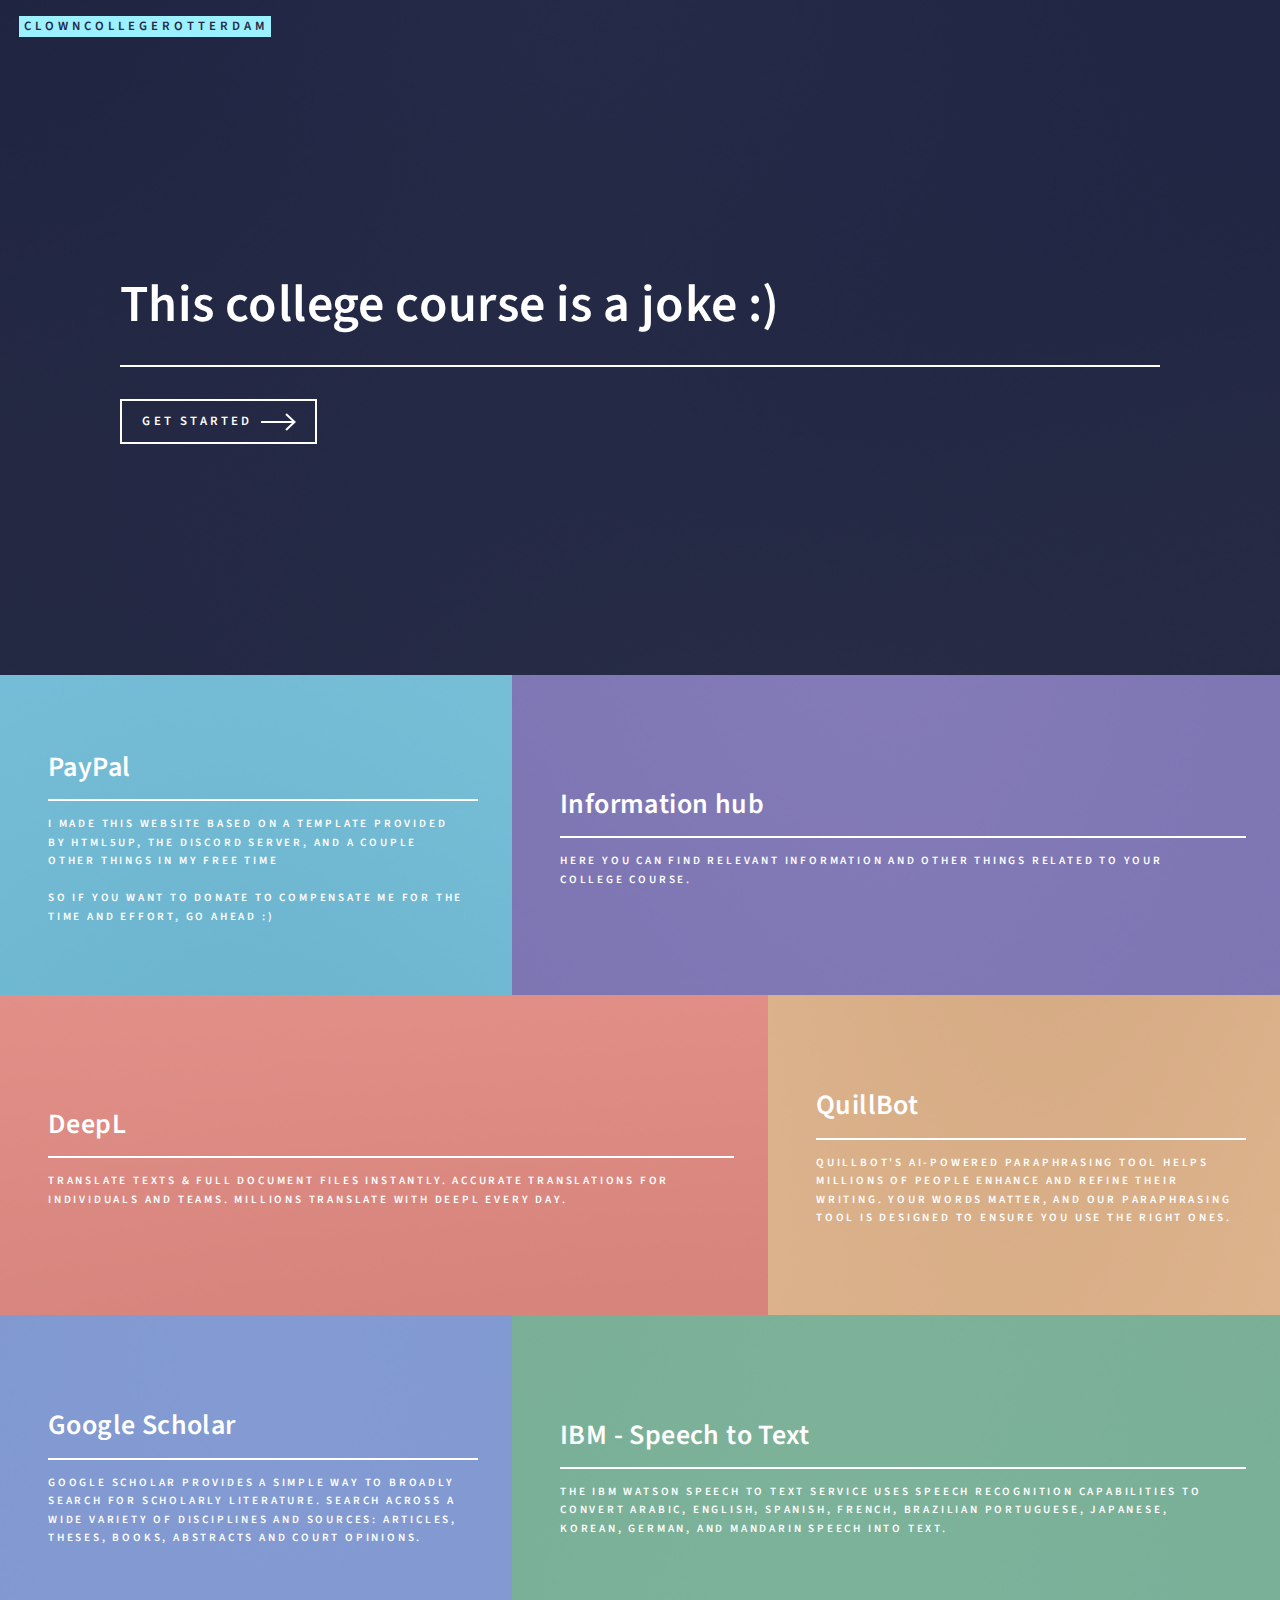
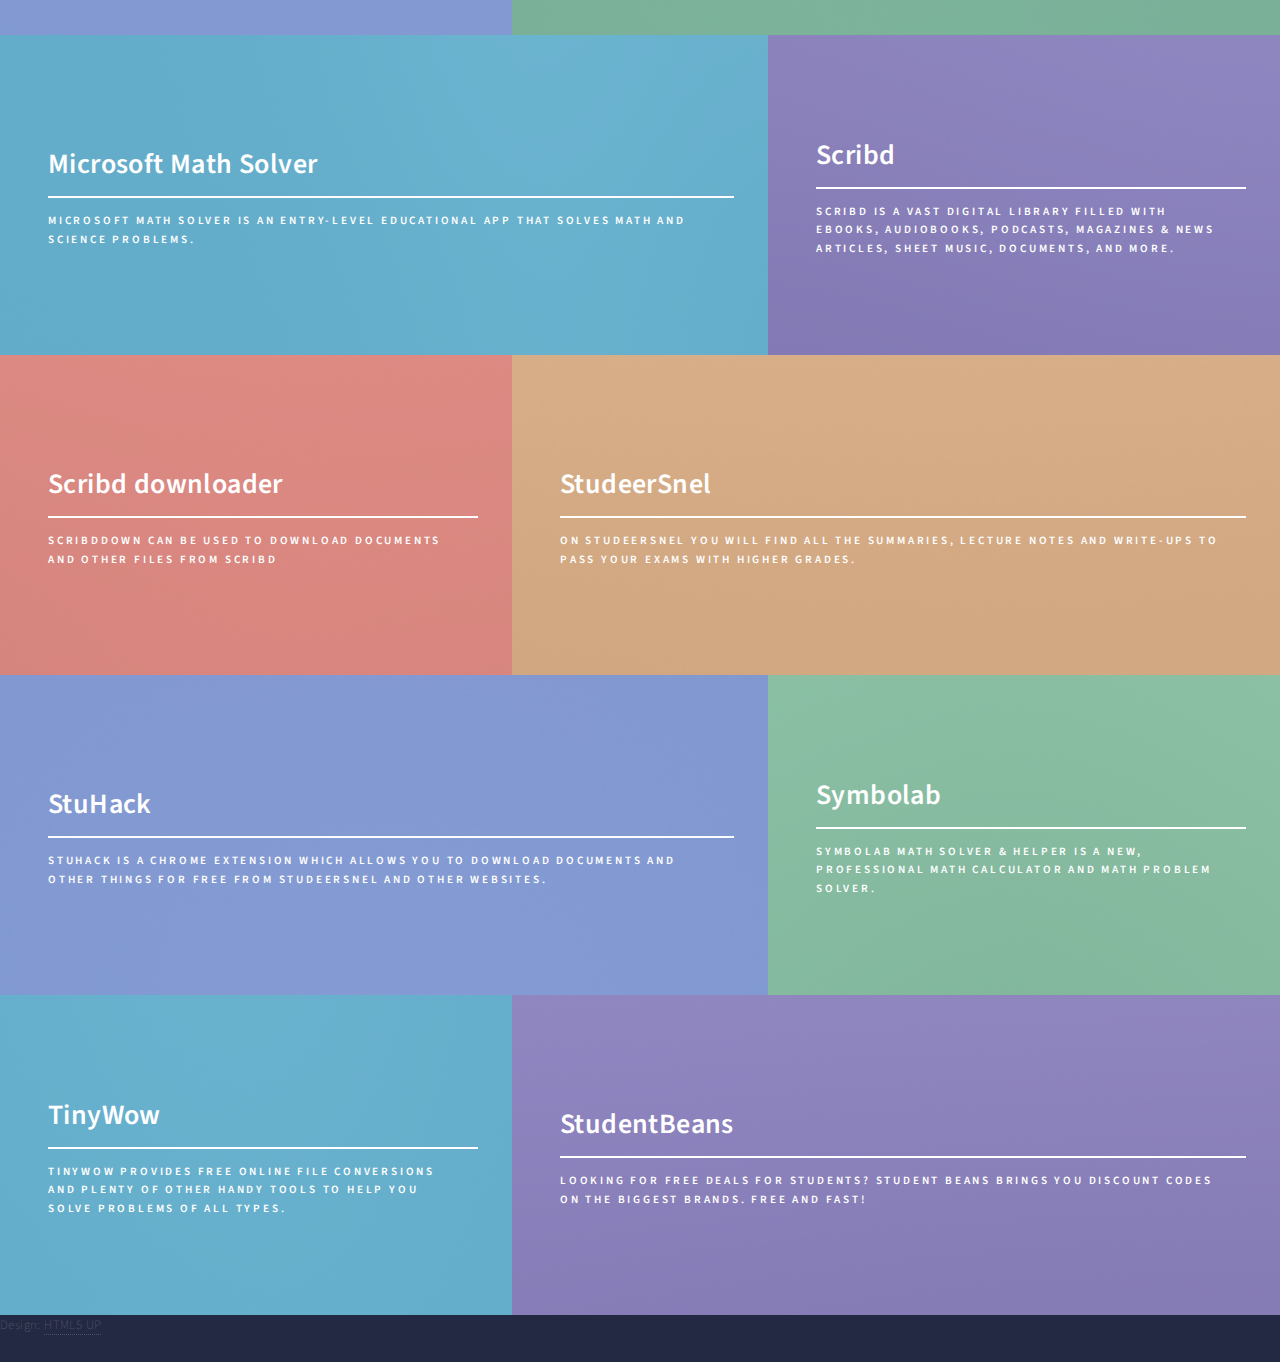
==== commit 1beef8cb: "index: Update and rewrite in English" ====
--- a/index.html
+++ b/index.html
@@ -32,7 +32,7 @@
          <section class="major" id="banner">
             <div class="inner">
                <header class="major">
-                  <h1>Deze opleiding is een joke</h1>
+                  <h1>This college course is a joke :)</h1>
                </header>
                <ul class="actions">
                   <li><a class="button next scrolly" href="#one">Get Started</a></li>
@@ -47,99 +47,99 @@
             <article>
                <span class="image"><img alt="" src="images/pic01.jpg"></span>
                <header class="major">
-                  <h3><a class="link" href="https://drive.google.com/drive/u/2/folders/0AOry2ISpS1JuUk9PVA">Google team drive</a></h3>
-                  <p>Hier worden ISO's en andere bestanden bewaart die wij zo simpeler kunnen delen.</p>
-               </header>
-            </article>
-            <article>
-               <span class="image"><img alt="" src="images/pic11.jpg"></span>
-               <header class="major">
-                  <h3><a class="link" href="tcrindex.html">Informatie hub</a></h3>
-                  <p>Hier vind je alle informatie over de opleiding.</p>
+                  <h3><a class="link" href="https://paypal.me/Lacia0chan">PayPal</a></h3>
+                  <p>I made this website based on a template provided by HTML5UP, the discord server, and a couple other things in my free time<br> <br>so if you want to donate to compensate me for the time and effort, go ahead :)</p>
                </header>
             </article>
             <article>
                <span class="image"><img alt="" src="images/pic02.jpg"></span>
                <header class="major">
-                  <h3><a class="link" href="https://smodin.me/nl/tekst-automatisch-in-het-Nederlands-opnieuw-formuleren">Text herschrijven</a></h3>
-                  <p>Text herschrijven in het Nederlands.</p>
+                  <h3><a class="link" href="tcrindex.html">Information hub</a></h3>
+                  <p>Here you can find relevant information and other things related to your college course.</p>
                </header>
             </article>
             <article>
                <span class="image"><img alt="" src="images/pic03.jpg"></span>
                <header class="major">
-                  <h3><a class="link" href="https://paraphrasing-tool.com/">Text herschrijven</a></h3>
-                  <p>Text herschrijven in het Engels.</p>
+                  <h3><a class="link" href="https://www.deepl.com/">DeepL</a></h3>
+                  <p>Translate texts & full document files instantly. Accurate translations for individuals and Teams. Millions translate with DeepL every day.</p>
                </header>
             </article>
             <article>
                <span class="image"><img alt="" src="images/pic04.jpg"></span>
                <header class="major">
-                  <h3><a class="link" href="https://www.grammarly.com/">Grammarly (Engels Grammar checker)</a></h3>
-                  <p>Dit is een online tool die je Engels opdrachten nakijkt op spellings, grammatica en andere fouten.</p>
+                  <h3><a class="link" href="https://quillbot.com/">QuillBot</a></h3>
+                  <p>QuillBot's AI-powered paraphrasing tool helps millions of people enhance and refine their writing. Your words matter, and our paraphrasing tool is designed to ensure you use the right ones.</p>
                </header>
             </article>
             <article>
-               <span class="image"><img alt="https://languagetool.org" src="images/pic05.jpg"></span>
+               <span class="image"><img alt="" src="images/pic05.jpg"></span>
                <header class="major">
-                  <h3><a class="link" href="https://languagetool.org">LanguageTool</a></h3>
-                  <p>LanguageTool is een online tool die je Opdrachten na kijkt op spellings, grammatica en andere fouten</p>
+                  <h3><a class="link" href="https://scholar.google.com/">Google Scholar</a></h3>
+                  <p>Google Scholar provides a simple way to broadly search for scholarly literature. Search across a wide variety of disciplines and sources: articles, theses, books, abstracts and court opinions.</p>
+               </header>
+            </article>
+            <article>
+               <span class="image"><img alt="" src="images/pic06.jpg"></span>
+               <header class="major">
+                  <h3><a class="link" href="https://speech-to-text-demo.ng.bluemix.net/">IBM - Speech to Text</a></h3>
+                  <p>The IBM Watson Speech to Text service uses speech recognition capabilities to convert Arabic, English, Spanish, French, Brazilian Portuguese, Japanese, Korean, German, and Mandarin speech into text.</p>
+               </header>
+            </article>
+            <article>
+               <span class="image"><img alt="" src="images/pic07.jpg"></span>
+               <header class="major">
+                  <h3><a class="link" href="https://math.microsoft.com/en">Microsoft Math Solver</a></h3>
+                  <p>Microsoft Math Solver is an entry-level educational app that solves math and science problems.</p>
+               </header>
+            </article>
+            <article>
+               <span class="image"><img alt="" src="images/pic08.jpg"></span>
+               <header class="major">
+                  <h3><a class="link" href="https://www.scribd.com/search?query=">Scribd</a></h3>
+                  <p>Scribd is a vast digital library filled with ebooks, audiobooks, podcasts, magazines & news articles, sheet music, documents, and more.</p>
                </header>
             </article>
             <article>
                <span class="image"><img alt="" src="images/pic09.jpg"></span>
                <header class="major">
                   <h3><a class="link" href="https://scribddown.com/">Scribd downloader</a></h3>
-                  <p>Hiermee kun je documenten van https://www.scribd.com/ downloaden.</p>
-               </header>
-            </article>
-            <article>
-               <span class="image"><img alt="" src="images/pic06.jpg"></span>
-               <header class="major">
-                  <h3><a class="link" href="https://studenten.nl/">Studenten.nl</a></h3>
-                  <p>Hier kun je boekverslagen, samenvattingen en meer vinden.</p>
-               </header>
-            </article>
-            <article>
-               <span class="image"><img alt="" src="images/pic07.jpg"></span>
-               <header class="major">
-                  <h3><a class="link" href="https://math.microsoft.com/en">Microsoft Math Solver</a></h3>
-                  <p>Een app voor Android en Ios dat reken en math problemen kan oplossen met uitleg</p>
-               </header>
-            </article>
-            <article>
-               <span class="image"><img alt="" src="images/pic08.jpg"></span>
-               <header class="major">
-                  <h3><a class="link" href="https://chrome.google.com/webstore/detail/dont-fuck-with-paste/nkgllhigpcljnhoakjkgaieabnkmgdkb">Don't fuck with paste</a></h3>
-                  <p>Een browser extensie die er voor zorgt dat je op alle websites kan kopieren en plakken (ook nu nederlands)</p>
-               </header>
-            </article>
-            <article>
-               <span class="image"><img alt="" src="images/pic09.jpg"></span>
-               <header class="major">
-                  <h3><a class="link" href="https://www.symbolab.com/">Symbolab</a></h3>
-                  <p>Online scientific calculator die net zoals Microsoft Math Solver de stappen uitlegd die gebruikt zijn om het probleem op te lossen.</p>
+                  <p>ScribdDown can be used to download documents and other files from Scribd</p>
                </header>
             </article>
             <article>
                <span class="image"><img alt="" src="images/pic10.jpg"></span>
                <header class="major">
-                  <h3><a class="link" href="https://socratic.org/">Socratic by Google</a></h3>
-                  <p>Socratic is een app voor Android en Ios die studenten helpt onderwerpen te begrijpen.</p>
+                  <h3><a class="link" href="https://www.studeersnel.nl/">StudeerSnel</a></h3>
+                  <p>On StudeerSnel you will find all the summaries, lecture notes and write-ups to pass your exams with higher grades.</p>
                </header>
             </article>
             <article>
-               <span class="image"><img alt="" src="images/pic06.jpg"></span>
+               <span class="image"><img alt="" src="images/pic11.jpg"></span>
                <header class="major">
-                  <h3><a class="link" href="https://scholar.google.com/">Google Scholar</a></h3>
-                  <p>Google voor studenten, dit zou beteren informatie moeten geven dan normale Google.</p>
+                  <h3><a class="link" href="https://github.com/isanchop/stuhack">StuHack</a></h3>
+                  <p>StuHack is a Chrome extension which allows you to download documents and other things for free from StudeerSnel and other websites.</p>
                </header>
             </article>
             <article>
                <span class="image"><img alt="" src="images/pic01.jpg"></span>
                <header class="major">
-                  <h3><a class="link" href="https://speech-to-text-demo.ng.bluemix.net/">IBM Spraak naar Text Service (Watson)</a></h3>
-                  <p>Een online transcribe (speech to text) service gemaakt door IBM.</p>
+                  <h3><a class="link" href="https://www.symbolab.com/">Symbolab</a></h3>
+                  <p>Symbolab Math Solver & Helper is a new, professional math calculator and math problem solver.</p>
+               </header>
+            </article>
+            <article>
+               <span class="image"><img alt="" src="images/pic02.jpg"></span>
+               <header class="major">
+                  <h3><a class="link" href="https://tinywow.com/">TinyWow</a></h3>
+                  <p>TinyWow provides free online file conversions and plenty of other handy tools to help you solve problems of all types.</p>
+               </header>
+            </article>
+            <article>
+               <span class="image"><img alt="" src="images/pic03.jpg"></span>
+               <header class="major">
+                  <h3><a class="link" href="https://www.studentbeans.com/nl">StudentBeans</a></h3>
+                  <p>Looking for free deals for students? Student Beans brings you discount codes on the biggest brands. Free and fast! </p>
                </header>
             </article>
          </section>
@@ -161,4 +161,4 @@
       <script src="assets/js/util.js"></script>
       <script src="assets/js/main.js"></script>
    </body>
-</html>+</html>
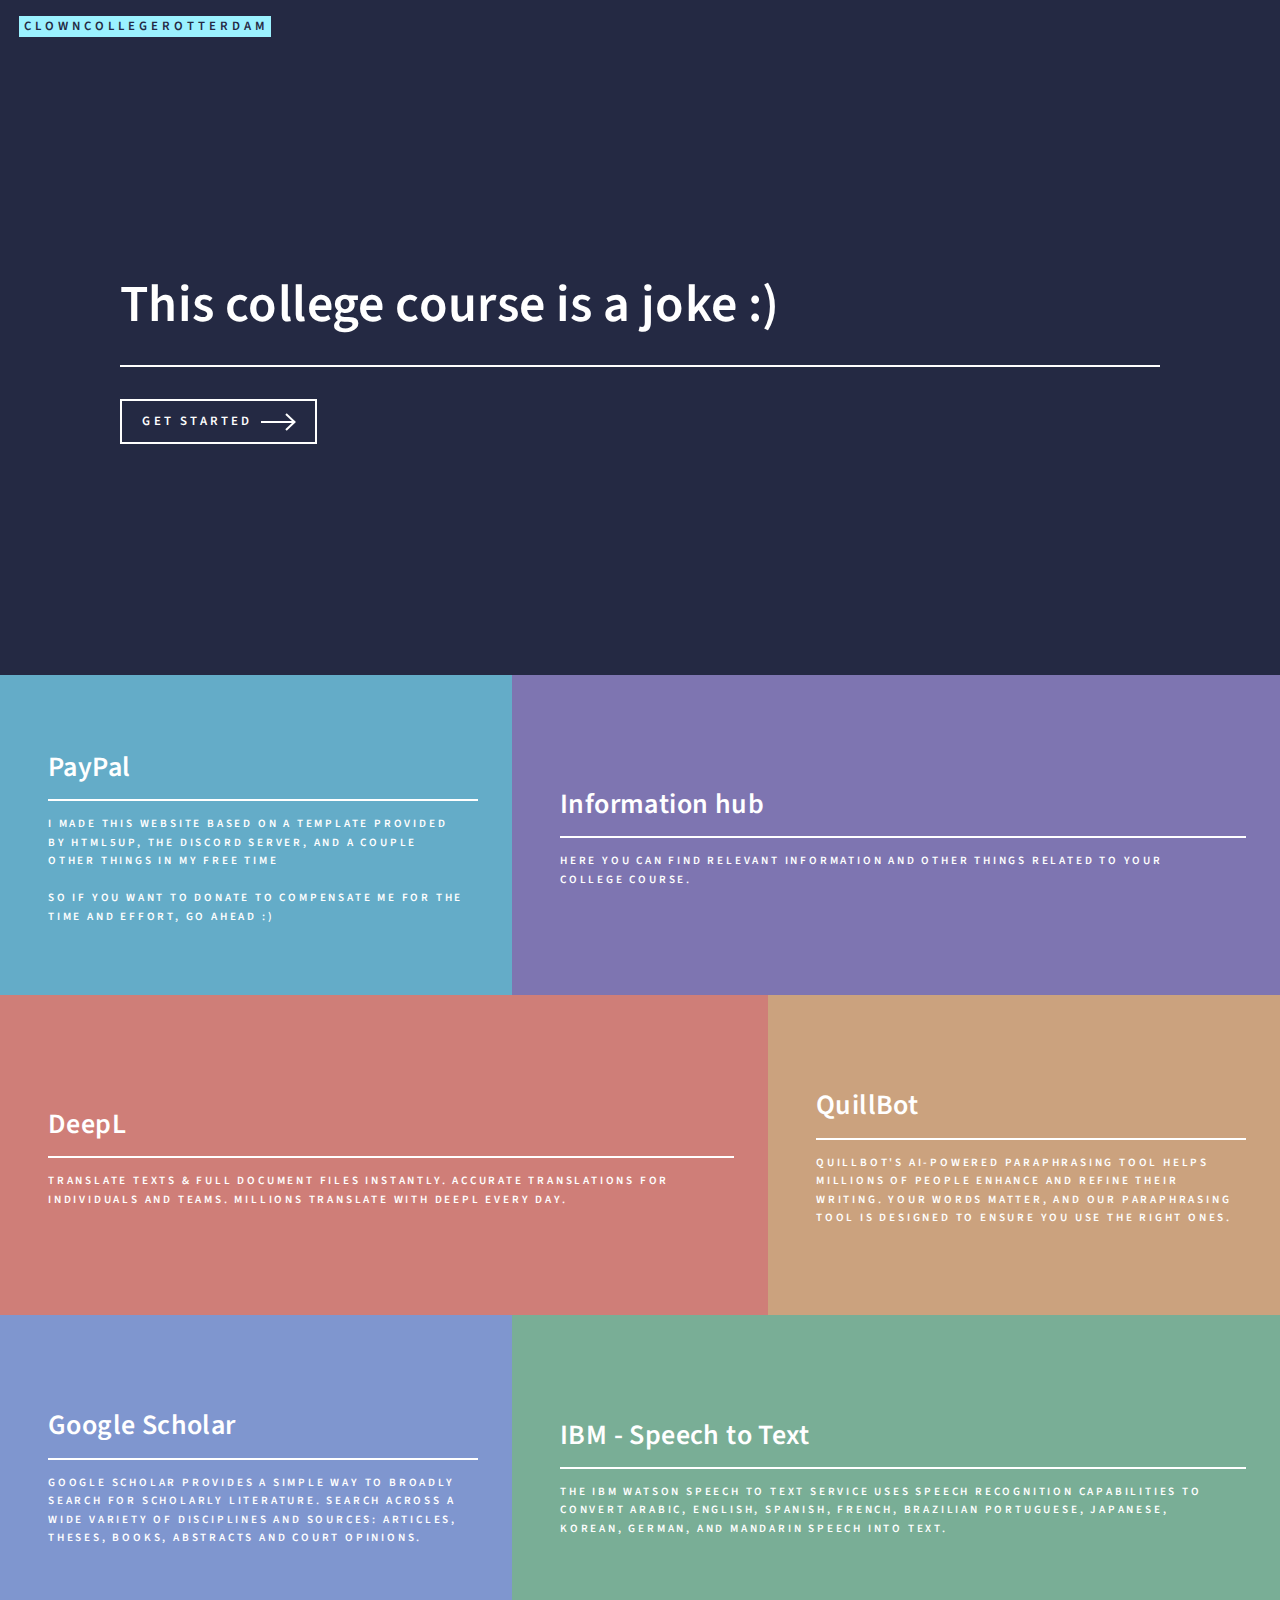
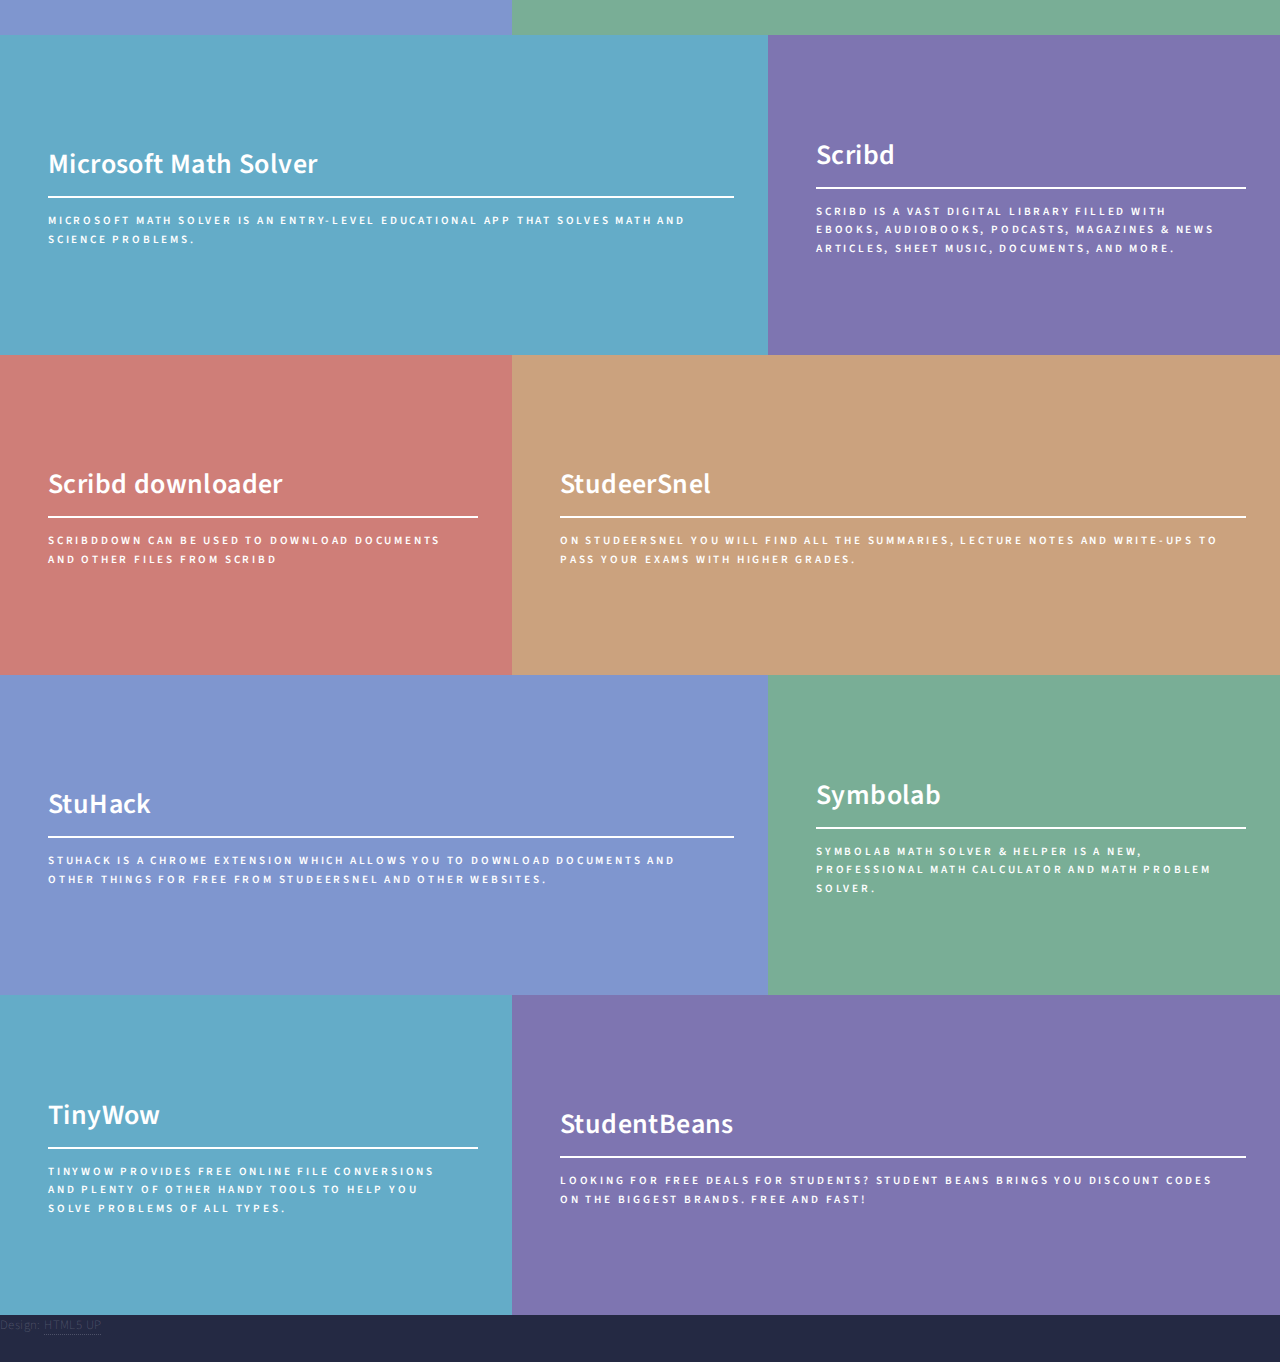
==== commit a445e7ae: "optimization: use purgeCSS and remove images" ====
--- a/index.html
+++ b/index.html
@@ -45,98 +45,84 @@
          <!-- One -->
          <section class="tiles" id="one">
             <article>
-               <span class="image"><img alt="" src="images/pic01.jpg"></span>
                <header class="major">
                   <h3><a class="link" href="https://paypal.me/Lacia0chan">PayPal</a></h3>
                   <p>I made this website based on a template provided by HTML5UP, the discord server, and a couple other things in my free time<br> <br>so if you want to donate to compensate me for the time and effort, go ahead :)</p>
                </header>
             </article>
             <article>
-               <span class="image"><img alt="" src="images/pic02.jpg"></span>
                <header class="major">
                   <h3><a class="link" href="tcrindex.html">Information hub</a></h3>
                   <p>Here you can find relevant information and other things related to your college course.</p>
                </header>
             </article>
             <article>
-               <span class="image"><img alt="" src="images/pic03.jpg"></span>
                <header class="major">
                   <h3><a class="link" href="https://www.deepl.com/">DeepL</a></h3>
                   <p>Translate texts & full document files instantly. Accurate translations for individuals and Teams. Millions translate with DeepL every day.</p>
                </header>
             </article>
             <article>
-               <span class="image"><img alt="" src="images/pic04.jpg"></span>
                <header class="major">
                   <h3><a class="link" href="https://quillbot.com/">QuillBot</a></h3>
                   <p>QuillBot's AI-powered paraphrasing tool helps millions of people enhance and refine their writing. Your words matter, and our paraphrasing tool is designed to ensure you use the right ones.</p>
                </header>
             </article>
             <article>
-               <span class="image"><img alt="" src="images/pic05.jpg"></span>
                <header class="major">
                   <h3><a class="link" href="https://scholar.google.com/">Google Scholar</a></h3>
                   <p>Google Scholar provides a simple way to broadly search for scholarly literature. Search across a wide variety of disciplines and sources: articles, theses, books, abstracts and court opinions.</p>
                </header>
             </article>
             <article>
-               <span class="image"><img alt="" src="images/pic06.jpg"></span>
                <header class="major">
                   <h3><a class="link" href="https://speech-to-text-demo.ng.bluemix.net/">IBM - Speech to Text</a></h3>
                   <p>The IBM Watson Speech to Text service uses speech recognition capabilities to convert Arabic, English, Spanish, French, Brazilian Portuguese, Japanese, Korean, German, and Mandarin speech into text.</p>
                </header>
             </article>
             <article>
-               <span class="image"><img alt="" src="images/pic07.jpg"></span>
                <header class="major">
                   <h3><a class="link" href="https://math.microsoft.com/en">Microsoft Math Solver</a></h3>
                   <p>Microsoft Math Solver is an entry-level educational app that solves math and science problems.</p>
                </header>
             </article>
             <article>
-               <span class="image"><img alt="" src="images/pic08.jpg"></span>
                <header class="major">
                   <h3><a class="link" href="https://www.scribd.com/search?query=">Scribd</a></h3>
                   <p>Scribd is a vast digital library filled with ebooks, audiobooks, podcasts, magazines & news articles, sheet music, documents, and more.</p>
                </header>
             </article>
             <article>
-               <span class="image"><img alt="" src="images/pic09.jpg"></span>
                <header class="major">
                   <h3><a class="link" href="https://scribddown.com/">Scribd downloader</a></h3>
                   <p>ScribdDown can be used to download documents and other files from Scribd</p>
                </header>
             </article>
             <article>
-               <span class="image"><img alt="" src="images/pic10.jpg"></span>
                <header class="major">
                   <h3><a class="link" href="https://www.studeersnel.nl/">StudeerSnel</a></h3>
                   <p>On StudeerSnel you will find all the summaries, lecture notes and write-ups to pass your exams with higher grades.</p>
                </header>
             </article>
             <article>
-               <span class="image"><img alt="" src="images/pic11.jpg"></span>
                <header class="major">
                   <h3><a class="link" href="https://github.com/isanchop/stuhack">StuHack</a></h3>
                   <p>StuHack is a Chrome extension which allows you to download documents and other things for free from StudeerSnel and other websites.</p>
                </header>
             </article>
             <article>
-               <span class="image"><img alt="" src="images/pic01.jpg"></span>
                <header class="major">
                   <h3><a class="link" href="https://www.symbolab.com/">Symbolab</a></h3>
                   <p>Symbolab Math Solver & Helper is a new, professional math calculator and math problem solver.</p>
                </header>
             </article>
             <article>
-               <span class="image"><img alt="" src="images/pic02.jpg"></span>
                <header class="major">
                   <h3><a class="link" href="https://tinywow.com/">TinyWow</a></h3>
                   <p>TinyWow provides free online file conversions and plenty of other handy tools to help you solve problems of all types.</p>
                </header>
             </article>
             <article>
-               <span class="image"><img alt="" src="images/pic03.jpg"></span>
                <header class="major">
                   <h3><a class="link" href="https://www.studentbeans.com/nl">StudentBeans</a></h3>
                   <p>Looking for free deals for students? Student Beans brings you discount codes on the biggest brands. Free and fast! </p>
@@ -161,4 +147,4 @@
       <script src="assets/js/util.js"></script>
       <script src="assets/js/main.js"></script>
    </body>
-</html>
+</html>--- a/assets/css/main.css
+++ b/assets/css/main.css
@@ -11,49 +11,24 @@
 body,
 div,
 span,
-applet,
 object,
-iframe,
 h1,
-h2,
 h3,
-h4,
-h5,
-h6,
 p,
-blockquote,
-pre,
 a,
-abbr,
-acronym,
-address,
-big,
-cite,
 code,
-del,
-dfn,
-em,
 img,
-ins,
-kbd,
 q,
 s,
-samp,
 small,
-strike,
 strong,
-sub,
-sup,
 tt,
 var,
 b,
 u,
 i,
 center,
-dl,
 dt,
-dd,
-ol,
 ul,
 li,
 fieldset,
@@ -69,25 +44,13 @@
 th,
 td,
 article,
-aside,
-canvas,
-details,
 embed,
-figure,
-figcaption,
 footer,
 header,
-hgroup,
 menu,
 nav,
-output,
-ruby,
 section,
-summary,
-time,
-mark,
-audio,
-video {
+time {
 	margin: 0;
 	padding: 0;
 	border: 0;
@@ -97,13 +60,8 @@
 }
 
 article,
-aside,
-details,
-figcaption,
-figure,
 footer,
 header,
-hgroup,
 menu,
 nav,
 section {
@@ -114,18 +72,17 @@
 	line-height: 1;
 }
 
-ol,
+
 ul {
 	list-style: none;
 }
 
-blockquote,
+
 q {
 	quotes: none;
 }
 
-blockquote:before,
-blockquote:after,
+
 q:before,
 q:after {
 	content: '';
@@ -139,11 +96,6 @@
 
 body {
 	-webkit-text-size-adjust: none;
-}
-
-mark {
-	background-color: transparent;
-	color: inherit;
 }
 
 input::-moz-focus-inner {
@@ -272,7 +224,7 @@
 	font-weight: 600;
 }
 
-em,
+
 i {
 	font-style: italic;
 }
@@ -282,11 +234,7 @@
 }
 
 h1,
-h2,
-h3,
-h4,
-h5,
-h6 {
+h3 {
 	color: #ffffff;
 	font-weight: 600;
 	line-height: 1.65;
@@ -294,11 +242,7 @@
 }
 
 h1 a,
-h2 a,
-h3 a,
-h4 a,
-h5 a,
-h6 a {
+h3 a {
 	color: inherit;
 	border-bottom: 0;
 }
@@ -307,55 +251,17 @@
 	font-size: 2.5em;
 }
 
-h2 {
-	font-size: 1.75em;
-}
-
 h3 {
 	font-size: 1.35em;
-}
-
-h4 {
-	font-size: 1.1em;
-}
-
-h5 {
-	font-size: 0.9em;
-}
-
-h6 {
-	font-size: 0.7em;
 }
 
 @media screen and (max-width: 736px) {
 	h1 {
 		font-size: 2em;
 	}
-	h2 {
-		font-size: 1.5em;
-	}
 	h3 {
 		font-size: 1.25em;
 	}
-}
-
-sub {
-	font-size: 0.8em;
-	position: relative;
-	top: 0.5em;
-}
-
-sup {
-	font-size: 0.8em;
-	position: relative;
-	top: -0.5em;
-}
-
-blockquote {
-	border-left: solid 4px rgba(212, 212, 255, 0.1);
-	font-style: italic;
-	margin: 0 0 2em 0;
-	padding: 0.5em 0 0.5em 2em;
 }
 
 code {
@@ -366,20 +272,6 @@
 	padding: 0.25em 0.65em;
 }
 
-pre {
-	-webkit-overflow-scrolling: touch;
-	font-family: "Courier New", monospace;
-	font-size: 0.9em;
-	margin: 0 0 2em 0;
-}
-
-pre code {
-	display: block;
-	line-height: 1.75;
-	padding: 1em 1.5em;
-	overflow-x: auto;
-}
-
 hr {
 	border: 0;
 	border-bottom: solid 1px rgba(212, 212, 255, 0.1);
@@ -390,1191 +282,8 @@
 	margin: 3em 0;
 }
 
-.align-left {
-	text-align: left;
-}
-
-.align-center {
-	text-align: center;
-}
-
-.align-right {
-	text-align: right;
-}
-
 
 /* Row */
-
-.row {
-	display: flex;
-	flex-wrap: wrap;
-	box-sizing: border-box;
-	align-items: stretch;
-}
-
-.row>* {
-	box-sizing: border-box;
-}
-
-.row.gtr-uniform>*> :last-child {
-	margin-bottom: 0;
-}
-
-.row.aln-left {
-	justify-content: flex-start;
-}
-
-.row.aln-center {
-	justify-content: center;
-}
-
-.row.aln-right {
-	justify-content: flex-end;
-}
-
-.row.aln-top {
-	align-items: flex-start;
-}
-
-.row.aln-middle {
-	align-items: center;
-}
-
-.row.aln-bottom {
-	align-items: flex-end;
-}
-
-.row>.imp {
-	order: -1;
-}
-
-.row>.col-1 {
-	width: 8.33333%;
-}
-
-.row>.off-1 {
-	margin-left: 8.33333%;
-}
-
-.row>.col-2 {
-	width: 16.66667%;
-}
-
-.row>.off-2 {
-	margin-left: 16.66667%;
-}
-
-.row>.col-3 {
-	width: 25%;
-}
-
-.row>.off-3 {
-	margin-left: 25%;
-}
-
-.row>.col-4 {
-	width: 33.33333%;
-}
-
-.row>.off-4 {
-	margin-left: 33.33333%;
-}
-
-.row>.col-5 {
-	width: 41.66667%;
-}
-
-.row>.off-5 {
-	margin-left: 41.66667%;
-}
-
-.row>.col-6 {
-	width: 50%;
-}
-
-.row>.off-6 {
-	margin-left: 50%;
-}
-
-.row>.col-7 {
-	width: 58.33333%;
-}
-
-.row>.off-7 {
-	margin-left: 58.33333%;
-}
-
-.row>.col-8 {
-	width: 66.66667%;
-}
-
-.row>.off-8 {
-	margin-left: 66.66667%;
-}
-
-.row>.col-9 {
-	width: 75%;
-}
-
-.row>.off-9 {
-	margin-left: 75%;
-}
-
-.row>.col-10 {
-	width: 83.33333%;
-}
-
-.row>.off-10 {
-	margin-left: 83.33333%;
-}
-
-.row>.col-11 {
-	width: 91.66667%;
-}
-
-.row>.off-11 {
-	margin-left: 91.66667%;
-}
-
-.row>.col-12 {
-	width: 100%;
-}
-
-.row>.off-12 {
-	margin-left: 100%;
-}
-
-.row.gtr-0 {
-	margin-top: 0;
-	margin-left: 0em;
-}
-
-.row.gtr-0>* {
-	padding: 0 0 0 0em;
-}
-
-.row.gtr-0.gtr-uniform {
-	margin-top: 0em;
-}
-
-.row.gtr-0.gtr-uniform>* {
-	padding-top: 0em;
-}
-
-.row.gtr-25 {
-	margin-top: 0;
-	margin-left: -0.5em;
-}
-
-.row.gtr-25>* {
-	padding: 0 0 0 0.5em;
-}
-
-.row.gtr-25.gtr-uniform {
-	margin-top: -0.5em;
-}
-
-.row.gtr-25.gtr-uniform>* {
-	padding-top: 0.5em;
-}
-
-.row.gtr-50 {
-	margin-top: 0;
-	margin-left: -1em;
-}
-
-.row.gtr-50>* {
-	padding: 0 0 0 1em;
-}
-
-.row.gtr-50.gtr-uniform {
-	margin-top: -1em;
-}
-
-.row.gtr-50.gtr-uniform>* {
-	padding-top: 1em;
-}
-
-.row {
-	margin-top: 0;
-	margin-left: -2em;
-}
-
-.row>* {
-	padding: 0 0 0 2em;
-}
-
-.row.gtr-uniform {
-	margin-top: -2em;
-}
-
-.row.gtr-uniform>* {
-	padding-top: 2em;
-}
-
-.row.gtr-150 {
-	margin-top: 0;
-	margin-left: -3em;
-}
-
-.row.gtr-150>* {
-	padding: 0 0 0 3em;
-}
-
-.row.gtr-150.gtr-uniform {
-	margin-top: -3em;
-}
-
-.row.gtr-150.gtr-uniform>* {
-	padding-top: 3em;
-}
-
-.row.gtr-200 {
-	margin-top: 0;
-	margin-left: -4em;
-}
-
-.row.gtr-200>* {
-	padding: 0 0 0 4em;
-}
-
-.row.gtr-200.gtr-uniform {
-	margin-top: -4em;
-}
-
-.row.gtr-200.gtr-uniform>* {
-	padding-top: 4em;
-}
-
-@media screen and (max-width: 1680px) {
-	.row {
-		display: flex;
-		flex-wrap: wrap;
-		box-sizing: border-box;
-		align-items: stretch;
-	}
-	.row>* {
-		box-sizing: border-box;
-	}
-	.row.gtr-uniform>*> :last-child {
-		margin-bottom: 0;
-	}
-	.row.aln-left {
-		justify-content: flex-start;
-	}
-	.row.aln-center {
-		justify-content: center;
-	}
-	.row.aln-right {
-		justify-content: flex-end;
-	}
-	.row.aln-top {
-		align-items: flex-start;
-	}
-	.row.aln-middle {
-		align-items: center;
-	}
-	.row.aln-bottom {
-		align-items: flex-end;
-	}
-	.row>.imp-xlarge {
-		order: -1;
-	}
-	.row>.col-1-xlarge {
-		width: 8.33333%;
-	}
-	.row>.off-1-xlarge {
-		margin-left: 8.33333%;
-	}
-	.row>.col-2-xlarge {
-		width: 16.66667%;
-	}
-	.row>.off-2-xlarge {
-		margin-left: 16.66667%;
-	}
-	.row>.col-3-xlarge {
-		width: 25%;
-	}
-	.row>.off-3-xlarge {
-		margin-left: 25%;
-	}
-	.row>.col-4-xlarge {
-		width: 33.33333%;
-	}
-	.row>.off-4-xlarge {
-		margin-left: 33.33333%;
-	}
-	.row>.col-5-xlarge {
-		width: 41.66667%;
-	}
-	.row>.off-5-xlarge {
-		margin-left: 41.66667%;
-	}
-	.row>.col-6-xlarge {
-		width: 50%;
-	}
-	.row>.off-6-xlarge {
-		margin-left: 50%;
-	}
-	.row>.col-7-xlarge {
-		width: 58.33333%;
-	}
-	.row>.off-7-xlarge {
-		margin-left: 58.33333%;
-	}
-	.row>.col-8-xlarge {
-		width: 66.66667%;
-	}
-	.row>.off-8-xlarge {
-		margin-left: 66.66667%;
-	}
-	.row>.col-9-xlarge {
-		width: 75%;
-	}
-	.row>.off-9-xlarge {
-		margin-left: 75%;
-	}
-	.row>.col-10-xlarge {
-		width: 83.33333%;
-	}
-	.row>.off-10-xlarge {
-		margin-left: 83.33333%;
-	}
-	.row>.col-11-xlarge {
-		width: 91.66667%;
-	}
-	.row>.off-11-xlarge {
-		margin-left: 91.66667%;
-	}
-	.row>.col-12-xlarge {
-		width: 100%;
-	}
-	.row>.off-12-xlarge {
-		margin-left: 100%;
-	}
-	.row.gtr-0 {
-		margin-top: 0;
-		margin-left: 0em;
-	}
-	.row.gtr-0>* {
-		padding: 0 0 0 0em;
-	}
-	.row.gtr-0.gtr-uniform {
-		margin-top: 0em;
-	}
-	.row.gtr-0.gtr-uniform>* {
-		padding-top: 0em;
-	}
-	.row.gtr-25 {
-		margin-top: 0;
-		margin-left: -0.5em;
-	}
-	.row.gtr-25>* {
-		padding: 0 0 0 0.5em;
-	}
-	.row.gtr-25.gtr-uniform {
-		margin-top: -0.5em;
-	}
-	.row.gtr-25.gtr-uniform>* {
-		padding-top: 0.5em;
-	}
-	.row.gtr-50 {
-		margin-top: 0;
-		margin-left: -1em;
-	}
-	.row.gtr-50>* {
-		padding: 0 0 0 1em;
-	}
-	.row.gtr-50.gtr-uniform {
-		margin-top: -1em;
-	}
-	.row.gtr-50.gtr-uniform>* {
-		padding-top: 1em;
-	}
-	.row {
-		margin-top: 0;
-		margin-left: -2em;
-	}
-	.row>* {
-		padding: 0 0 0 2em;
-	}
-	.row.gtr-uniform {
-		margin-top: -2em;
-	}
-	.row.gtr-uniform>* {
-		padding-top: 2em;
-	}
-	.row.gtr-150 {
-		margin-top: 0;
-		margin-left: -3em;
-	}
-	.row.gtr-150>* {
-		padding: 0 0 0 3em;
-	}
-	.row.gtr-150.gtr-uniform {
-		margin-top: -3em;
-	}
-	.row.gtr-150.gtr-uniform>* {
-		padding-top: 3em;
-	}
-	.row.gtr-200 {
-		margin-top: 0;
-		margin-left: -4em;
-	}
-	.row.gtr-200>* {
-		padding: 0 0 0 4em;
-	}
-	.row.gtr-200.gtr-uniform {
-		margin-top: -4em;
-	}
-	.row.gtr-200.gtr-uniform>* {
-		padding-top: 4em;
-	}
-}
-
-@media screen and (max-width: 1280px) {
-	.row {
-		display: flex;
-		flex-wrap: wrap;
-		box-sizing: border-box;
-		align-items: stretch;
-	}
-	.row>* {
-		box-sizing: border-box;
-	}
-	.row.gtr-uniform>*> :last-child {
-		margin-bottom: 0;
-	}
-	.row.aln-left {
-		justify-content: flex-start;
-	}
-	.row.aln-center {
-		justify-content: center;
-	}
-	.row.aln-right {
-		justify-content: flex-end;
-	}
-	.row.aln-top {
-		align-items: flex-start;
-	}
-	.row.aln-middle {
-		align-items: center;
-	}
-	.row.aln-bottom {
-		align-items: flex-end;
-	}
-	.row>.imp-large {
-		order: -1;
-	}
-	.row>.col-1-large {
-		width: 8.33333%;
-	}
-	.row>.off-1-large {
-		margin-left: 8.33333%;
-	}
-	.row>.col-2-large {
-		width: 16.66667%;
-	}
-	.row>.off-2-large {
-		margin-left: 16.66667%;
-	}
-	.row>.col-3-large {
-		width: 25%;
-	}
-	.row>.off-3-large {
-		margin-left: 25%;
-	}
-	.row>.col-4-large {
-		width: 33.33333%;
-	}
-	.row>.off-4-large {
-		margin-left: 33.33333%;
-	}
-	.row>.col-5-large {
-		width: 41.66667%;
-	}
-	.row>.off-5-large {
-		margin-left: 41.66667%;
-	}
-	.row>.col-6-large {
-		width: 50%;
-	}
-	.row>.off-6-large {
-		margin-left: 50%;
-	}
-	.row>.col-7-large {
-		width: 58.33333%;
-	}
-	.row>.off-7-large {
-		margin-left: 58.33333%;
-	}
-	.row>.col-8-large {
-		width: 66.66667%;
-	}
-	.row>.off-8-large {
-		margin-left: 66.66667%;
-	}
-	.row>.col-9-large {
-		width: 75%;
-	}
-	.row>.off-9-large {
-		margin-left: 75%;
-	}
-	.row>.col-10-large {
-		width: 83.33333%;
-	}
-	.row>.off-10-large {
-		margin-left: 83.33333%;
-	}
-	.row>.col-11-large {
-		width: 91.66667%;
-	}
-	.row>.off-11-large {
-		margin-left: 91.66667%;
-	}
-	.row>.col-12-large {
-		width: 100%;
-	}
-	.row>.off-12-large {
-		margin-left: 100%;
-	}
-	.row.gtr-0 {
-		margin-top: 0;
-		margin-left: 0em;
-	}
-	.row.gtr-0>* {
-		padding: 0 0 0 0em;
-	}
-	.row.gtr-0.gtr-uniform {
-		margin-top: 0em;
-	}
-	.row.gtr-0.gtr-uniform>* {
-		padding-top: 0em;
-	}
-	.row.gtr-25 {
-		margin-top: 0;
-		margin-left: -0.375em;
-	}
-	.row.gtr-25>* {
-		padding: 0 0 0 0.375em;
-	}
-	.row.gtr-25.gtr-uniform {
-		margin-top: -0.375em;
-	}
-	.row.gtr-25.gtr-uniform>* {
-		padding-top: 0.375em;
-	}
-	.row.gtr-50 {
-		margin-top: 0;
-		margin-left: -0.75em;
-	}
-	.row.gtr-50>* {
-		padding: 0 0 0 0.75em;
-	}
-	.row.gtr-50.gtr-uniform {
-		margin-top: -0.75em;
-	}
-	.row.gtr-50.gtr-uniform>* {
-		padding-top: 0.75em;
-	}
-	.row {
-		margin-top: 0;
-		margin-left: -1.5em;
-	}
-	.row>* {
-		padding: 0 0 0 1.5em;
-	}
-	.row.gtr-uniform {
-		margin-top: -1.5em;
-	}
-	.row.gtr-uniform>* {
-		padding-top: 1.5em;
-	}
-	.row.gtr-150 {
-		margin-top: 0;
-		margin-left: -2.25em;
-	}
-	.row.gtr-150>* {
-		padding: 0 0 0 2.25em;
-	}
-	.row.gtr-150.gtr-uniform {
-		margin-top: -2.25em;
-	}
-	.row.gtr-150.gtr-uniform>* {
-		padding-top: 2.25em;
-	}
-	.row.gtr-200 {
-		margin-top: 0;
-		margin-left: -3em;
-	}
-	.row.gtr-200>* {
-		padding: 0 0 0 3em;
-	}
-	.row.gtr-200.gtr-uniform {
-		margin-top: -3em;
-	}
-	.row.gtr-200.gtr-uniform>* {
-		padding-top: 3em;
-	}
-}
-
-@media screen and (max-width: 980px) {
-	.row {
-		display: flex;
-		flex-wrap: wrap;
-		box-sizing: border-box;
-		align-items: stretch;
-	}
-	.row>* {
-		box-sizing: border-box;
-	}
-	.row.gtr-uniform>*> :last-child {
-		margin-bottom: 0;
-	}
-	.row.aln-left {
-		justify-content: flex-start;
-	}
-	.row.aln-center {
-		justify-content: center;
-	}
-	.row.aln-right {
-		justify-content: flex-end;
-	}
-	.row.aln-top {
-		align-items: flex-start;
-	}
-	.row.aln-middle {
-		align-items: center;
-	}
-	.row.aln-bottom {
-		align-items: flex-end;
-	}
-	.row>.imp-medium {
-		order: -1;
-	}
-	.row>.col-1-medium {
-		width: 8.33333%;
-	}
-	.row>.off-1-medium {
-		margin-left: 8.33333%;
-	}
-	.row>.col-2-medium {
-		width: 16.66667%;
-	}
-	.row>.off-2-medium {
-		margin-left: 16.66667%;
-	}
-	.row>.col-3-medium {
-		width: 25%;
-	}
-	.row>.off-3-medium {
-		margin-left: 25%;
-	}
-	.row>.col-4-medium {
-		width: 33.33333%;
-	}
-	.row>.off-4-medium {
-		margin-left: 33.33333%;
-	}
-	.row>.col-5-medium {
-		width: 41.66667%;
-	}
-	.row>.off-5-medium {
-		margin-left: 41.66667%;
-	}
-	.row>.col-6-medium {
-		width: 50%;
-	}
-	.row>.off-6-medium {
-		margin-left: 50%;
-	}
-	.row>.col-7-medium {
-		width: 58.33333%;
-	}
-	.row>.off-7-medium {
-		margin-left: 58.33333%;
-	}
-	.row>.col-8-medium {
-		width: 66.66667%;
-	}
-	.row>.off-8-medium {
-		margin-left: 66.66667%;
-	}
-	.row>.col-9-medium {
-		width: 75%;
-	}
-	.row>.off-9-medium {
-		margin-left: 75%;
-	}
-	.row>.col-10-medium {
-		width: 83.33333%;
-	}
-	.row>.off-10-medium {
-		margin-left: 83.33333%;
-	}
-	.row>.col-11-medium {
-		width: 91.66667%;
-	}
-	.row>.off-11-medium {
-		margin-left: 91.66667%;
-	}
-	.row>.col-12-medium {
-		width: 100%;
-	}
-	.row>.off-12-medium {
-		margin-left: 100%;
-	}
-	.row.gtr-0 {
-		margin-top: 0;
-		margin-left: 0em;
-	}
-	.row.gtr-0>* {
-		padding: 0 0 0 0em;
-	}
-	.row.gtr-0.gtr-uniform {
-		margin-top: 0em;
-	}
-	.row.gtr-0.gtr-uniform>* {
-		padding-top: 0em;
-	}
-	.row.gtr-25 {
-		margin-top: 0;
-		margin-left: -0.375em;
-	}
-	.row.gtr-25>* {
-		padding: 0 0 0 0.375em;
-	}
-	.row.gtr-25.gtr-uniform {
-		margin-top: -0.375em;
-	}
-	.row.gtr-25.gtr-uniform>* {
-		padding-top: 0.375em;
-	}
-	.row.gtr-50 {
-		margin-top: 0;
-		margin-left: -0.75em;
-	}
-	.row.gtr-50>* {
-		padding: 0 0 0 0.75em;
-	}
-	.row.gtr-50.gtr-uniform {
-		margin-top: -0.75em;
-	}
-	.row.gtr-50.gtr-uniform>* {
-		padding-top: 0.75em;
-	}
-	.row {
-		margin-top: 0;
-		margin-left: -1.5em;
-	}
-	.row>* {
-		padding: 0 0 0 1.5em;
-	}
-	.row.gtr-uniform {
-		margin-top: -1.5em;
-	}
-	.row.gtr-uniform>* {
-		padding-top: 1.5em;
-	}
-	.row.gtr-150 {
-		margin-top: 0;
-		margin-left: -2.25em;
-	}
-	.row.gtr-150>* {
-		padding: 0 0 0 2.25em;
-	}
-	.row.gtr-150.gtr-uniform {
-		margin-top: -2.25em;
-	}
-	.row.gtr-150.gtr-uniform>* {
-		padding-top: 2.25em;
-	}
-	.row.gtr-200 {
-		margin-top: 0;
-		margin-left: -3em;
-	}
-	.row.gtr-200>* {
-		padding: 0 0 0 3em;
-	}
-	.row.gtr-200.gtr-uniform {
-		margin-top: -3em;
-	}
-	.row.gtr-200.gtr-uniform>* {
-		padding-top: 3em;
-	}
-}
-
-@media screen and (max-width: 736px) {
-	.row {
-		display: flex;
-		flex-wrap: wrap;
-		box-sizing: border-box;
-		align-items: stretch;
-	}
-	.row>* {
-		box-sizing: border-box;
-	}
-	.row.gtr-uniform>*> :last-child {
-		margin-bottom: 0;
-	}
-	.row.aln-left {
-		justify-content: flex-start;
-	}
-	.row.aln-center {
-		justify-content: center;
-	}
-	.row.aln-right {
-		justify-content: flex-end;
-	}
-	.row.aln-top {
-		align-items: flex-start;
-	}
-	.row.aln-middle {
-		align-items: center;
-	}
-	.row.aln-bottom {
-		align-items: flex-end;
-	}
-	.row>.imp-small {
-		order: -1;
-	}
-	.row>.col-1-small {
-		width: 8.33333%;
-	}
-	.row>.off-1-small {
-		margin-left: 8.33333%;
-	}
-	.row>.col-2-small {
-		width: 16.66667%;
-	}
-	.row>.off-2-small {
-		margin-left: 16.66667%;
-	}
-	.row>.col-3-small {
-		width: 25%;
-	}
-	.row>.off-3-small {
-		margin-left: 25%;
-	}
-	.row>.col-4-small {
-		width: 33.33333%;
-	}
-	.row>.off-4-small {
-		margin-left: 33.33333%;
-	}
-	.row>.col-5-small {
-		width: 41.66667%;
-	}
-	.row>.off-5-small {
-		margin-left: 41.66667%;
-	}
-	.row>.col-6-small {
-		width: 50%;
-	}
-	.row>.off-6-small {
-		margin-left: 50%;
-	}
-	.row>.col-7-small {
-		width: 58.33333%;
-	}
-	.row>.off-7-small {
-		margin-left: 58.33333%;
-	}
-	.row>.col-8-small {
-		width: 66.66667%;
-	}
-	.row>.off-8-small {
-		margin-left: 66.66667%;
-	}
-	.row>.col-9-small {
-		width: 75%;
-	}
-	.row>.off-9-small {
-		margin-left: 75%;
-	}
-	.row>.col-10-small {
-		width: 83.33333%;
-	}
-	.row>.off-10-small {
-		margin-left: 83.33333%;
-	}
-	.row>.col-11-small {
-		width: 91.66667%;
-	}
-	.row>.off-11-small {
-		margin-left: 91.66667%;
-	}
-	.row>.col-12-small {
-		width: 100%;
-	}
-	.row>.off-12-small {
-		margin-left: 100%;
-	}
-	.row.gtr-0 {
-		margin-top: 0;
-		margin-left: 0em;
-	}
-	.row.gtr-0>* {
-		padding: 0 0 0 0em;
-	}
-	.row.gtr-0.gtr-uniform {
-		margin-top: 0em;
-	}
-	.row.gtr-0.gtr-uniform>* {
-		padding-top: 0em;
-	}
-	.row.gtr-25 {
-		margin-top: 0;
-		margin-left: -0.3125em;
-	}
-	.row.gtr-25>* {
-		padding: 0 0 0 0.3125em;
-	}
-	.row.gtr-25.gtr-uniform {
-		margin-top: -0.3125em;
-	}
-	.row.gtr-25.gtr-uniform>* {
-		padding-top: 0.3125em;
-	}
-	.row.gtr-50 {
-		margin-top: 0;
-		margin-left: -0.625em;
-	}
-	.row.gtr-50>* {
-		padding: 0 0 0 0.625em;
-	}
-	.row.gtr-50.gtr-uniform {
-		margin-top: -0.625em;
-	}
-	.row.gtr-50.gtr-uniform>* {
-		padding-top: 0.625em;
-	}
-	.row {
-		margin-top: 0;
-		margin-left: -1.25em;
-	}
-	.row>* {
-		padding: 0 0 0 1.25em;
-	}
-	.row.gtr-uniform {
-		margin-top: -1.25em;
-	}
-	.row.gtr-uniform>* {
-		padding-top: 1.25em;
-	}
-	.row.gtr-150 {
-		margin-top: 0;
-		margin-left: -1.875em;
-	}
-	.row.gtr-150>* {
-		padding: 0 0 0 1.875em;
-	}
-	.row.gtr-150.gtr-uniform {
-		margin-top: -1.875em;
-	}
-	.row.gtr-150.gtr-uniform>* {
-		padding-top: 1.875em;
-	}
-	.row.gtr-200 {
-		margin-top: 0;
-		margin-left: -2.5em;
-	}
-	.row.gtr-200>* {
-		padding: 0 0 0 2.5em;
-	}
-	.row.gtr-200.gtr-uniform {
-		margin-top: -2.5em;
-	}
-	.row.gtr-200.gtr-uniform>* {
-		padding-top: 2.5em;
-	}
-}
-
-@media screen and (max-width: 480px) {
-	.row {
-		display: flex;
-		flex-wrap: wrap;
-		box-sizing: border-box;
-		align-items: stretch;
-	}
-	.row>* {
-		box-sizing: border-box;
-	}
-	.row.gtr-uniform>*> :last-child {
-		margin-bottom: 0;
-	}
-	.row.aln-left {
-		justify-content: flex-start;
-	}
-	.row.aln-center {
-		justify-content: center;
-	}
-	.row.aln-right {
-		justify-content: flex-end;
-	}
-	.row.aln-top {
-		align-items: flex-start;
-	}
-	.row.aln-middle {
-		align-items: center;
-	}
-	.row.aln-bottom {
-		align-items: flex-end;
-	}
-	.row>.imp-xsmall {
-		order: -1;
-	}
-	.row>.col-1-xsmall {
-		width: 8.33333%;
-	}
-	.row>.off-1-xsmall {
-		margin-left: 8.33333%;
-	}
-	.row>.col-2-xsmall {
-		width: 16.66667%;
-	}
-	.row>.off-2-xsmall {
-		margin-left: 16.66667%;
-	}
-	.row>.col-3-xsmall {
-		width: 25%;
-	}
-	.row>.off-3-xsmall {
-		margin-left: 25%;
-	}
-	.row>.col-4-xsmall {
-		width: 33.33333%;
-	}
-	.row>.off-4-xsmall {
-		margin-left: 33.33333%;
-	}
-	.row>.col-5-xsmall {
-		width: 41.66667%;
-	}
-	.row>.off-5-xsmall {
-		margin-left: 41.66667%;
-	}
-	.row>.col-6-xsmall {
-		width: 50%;
-	}
-	.row>.off-6-xsmall {
-		margin-left: 50%;
-	}
-	.row>.col-7-xsmall {
-		width: 58.33333%;
-	}
-	.row>.off-7-xsmall {
-		margin-left: 58.33333%;
-	}
-	.row>.col-8-xsmall {
-		width: 66.66667%;
-	}
-	.row>.off-8-xsmall {
-		margin-left: 66.66667%;
-	}
-	.row>.col-9-xsmall {
-		width: 75%;
-	}
-	.row>.off-9-xsmall {
-		margin-left: 75%;
-	}
-	.row>.col-10-xsmall {
-		width: 83.33333%;
-	}
-	.row>.off-10-xsmall {
-		margin-left: 83.33333%;
-	}
-	.row>.col-11-xsmall {
-		width: 91.66667%;
-	}
-	.row>.off-11-xsmall {
-		margin-left: 91.66667%;
-	}
-	.row>.col-12-xsmall {
-		width: 100%;
-	}
-	.row>.off-12-xsmall {
-		margin-left: 100%;
-	}
-	.row.gtr-0 {
-		margin-top: 0;
-		margin-left: 0em;
-	}
-	.row.gtr-0>* {
-		padding: 0 0 0 0em;
-	}
-	.row.gtr-0.gtr-uniform {
-		margin-top: 0em;
-	}
-	.row.gtr-0.gtr-uniform>* {
-		padding-top: 0em;
-	}
-	.row.gtr-25 {
-		margin-top: 0;
-		margin-left: -0.3125em;
-	}
-	.row.gtr-25>* {
-		padding: 0 0 0 0.3125em;
-	}
-	.row.gtr-25.gtr-uniform {
-		margin-top: -0.3125em;
-	}
-	.row.gtr-25.gtr-uniform>* {
-		padding-top: 0.3125em;
-	}
-	.row.gtr-50 {
-		margin-top: 0;
-		margin-left: -0.625em;
-	}
-	.row.gtr-50>* {
-		padding: 0 0 0 0.625em;
-	}
-	.row.gtr-50.gtr-uniform {
-		margin-top: -0.625em;
-	}
-	.row.gtr-50.gtr-uniform>* {
-		padding-top: 0.625em;
-	}
-	.row {
-		margin-top: 0;
-		margin-left: -1.25em;
-	}
-	.row>* {
-		padding: 0 0 0 1.25em;
-	}
-	.row.gtr-uniform {
-		margin-top: -1.25em;
-	}
-	.row.gtr-uniform>* {
-		padding-top: 1.25em;
-	}
-	.row.gtr-150 {
-		margin-top: 0;
-		margin-left: -1.875em;
-	}
-	.row.gtr-150>* {
-		padding: 0 0 0 1.875em;
-	}
-	.row.gtr-150.gtr-uniform {
-		margin-top: -1.875em;
-	}
-	.row.gtr-150.gtr-uniform>* {
-		padding-top: 1.875em;
-	}
-	.row.gtr-200 {
-		margin-top: 0;
-		margin-left: -2.5em;
-	}
-	.row.gtr-200>* {
-		padding: 0 0 0 2.5em;
-	}
-	.row.gtr-200.gtr-uniform {
-		margin-top: -2.5em;
-	}
-	.row.gtr-200.gtr-uniform>* {
-		padding-top: 2.5em;
-	}
-}
 
 
 /* Section/Article */
@@ -1637,64 +346,6 @@
 
 form> :last-child {
 	margin-bottom: 0;
-}
-
-form>.fields {
-	display: -moz-flex;
-	display: -webkit-flex;
-	display: -ms-flex;
-	display: flex;
-	-moz-flex-wrap: wrap;
-	-webkit-flex-wrap: wrap;
-	-ms-flex-wrap: wrap;
-	flex-wrap: wrap;
-	width: calc(100% + 3em);
-	margin: -1.5em 0 2em -1.5em;
-}
-
-form>.fields>.field {
-	-moz-flex-grow: 0;
-	-webkit-flex-grow: 0;
-	-ms-flex-grow: 0;
-	flex-grow: 0;
-	-moz-flex-shrink: 0;
-	-webkit-flex-shrink: 0;
-	-ms-flex-shrink: 0;
-	flex-shrink: 0;
-	padding: 1.5em 0 0 1.5em;
-	width: calc(100% - 1.5em);
-}
-
-form>.fields>.field.half {
-	width: calc(50% - 0.75em);
-}
-
-form>.fields>.field.third {
-	width: calc(100%/3 - 0.5em);
-}
-
-form>.fields>.field.quarter {
-	width: calc(25% - 0.375em);
-}
-
-@media screen and (max-width: 480px) {
-	form>.fields {
-		width: calc(100% + 3em);
-		margin: -1.5em 0 2em -1.5em;
-	}
-	form>.fields>.field {
-		padding: 1.5em 0 0 1.5em;
-		width: calc(100% - 1.5em);
-	}
-	form>.fields>.field.half {
-		width: calc(100% - 1.5em);
-	}
-	form>.fields>.field.third {
-		width: calc(100% - 1.5em);
-	}
-	form>.fields>.field.quarter {
-		width: calc(100% - 1.5em);
-	}
 }
 
 label {
@@ -1709,8 +360,6 @@
 
 input[type="text"],
 input[type="password"],
-input[type="email"],
-input[type="tel"],
 input[type="search"],
 input[type="url"],
 select,
@@ -1732,8 +381,6 @@
 
 input[type="text"]:invalid,
 input[type="password"]:invalid,
-input[type="email"]:invalid,
-input[type="tel"]:invalid,
 input[type="search"]:invalid,
 input[type="url"]:invalid,
 select:invalid,
@@ -1743,8 +390,6 @@
 
 input[type="text"]:focus,
 input[type="password"]:focus,
-input[type="email"]:focus,
-input[type="tel"]:focus,
 input[type="search"]:focus,
 input[type="url"]:focus,
 select:focus,
@@ -1778,8 +423,6 @@
 
 input[type="text"],
 input[type="password"],
-input[type="email"],
-input[type="tel"],
 input[type="search"],
 input[type="url"],
 select {
@@ -1868,41 +511,13 @@
 	opacity: 1.0;
 }
 
-:-moz-placeholder {
-	color: rgba(244, 244, 255, 0.2) !important;
-	opacity: 1.0;
-}
-
 ::-moz-placeholder {
 	color: rgba(244, 244, 255, 0.2) !important;
 	opacity: 1.0;
 }
 
-:-ms-input-placeholder {
-	color: rgba(244, 244, 255, 0.2) !important;
-	opacity: 1.0;
-}
-
 
 /* Box */
-
-.box {
-	border: solid 1px rgba(212, 212, 255, 0.1);
-	margin-bottom: 2em;
-	padding: 1.5em;
-}
-
-.box> :last-child,
-.box> :last-child> :last-child,
-.box> :last-child> :last-child> :last-child {
-	margin-bottom: 0;
-}
-
-.box.alt {
-	border: 0;
-	border-radius: 0;
-	padding: 0;
-}
 
 
 /* Icon */
@@ -1934,10 +549,6 @@
 	line-height: inherit;
 }
 
-.icon.solid:before {
-	font-weight: 900;
-}
-
 .icon.brands:before {
 	font-family: 'Font Awesome 5 Brands';
 }
@@ -2003,16 +614,6 @@
 	top: 0.25em;
 }
 
-.image.fit {
-	display: block;
-	margin: 0 0 2em 0;
-	width: 100%;
-}
-
-.image.fit img {
-	width: 100%;
-}
-
 .image.main {
 	display: block;
 	margin: 2.5em 0;
@@ -2032,16 +633,6 @@
 
 /* List */
 
-ol {
-	list-style: decimal;
-	margin: 0 0 2em 0;
-	padding-left: 1.25em;
-}
-
-ol li {
-	padding-left: 0.25em;
-}
-
 ul {
 	list-style: disc;
 	margin: 0 0 2em 0;
@@ -2065,20 +656,6 @@
 ul.alt li:first-child {
 	border-top: 0;
 	padding-top: 0;
-}
-
-dl {
-	margin: 0 0 2em 0;
-}
-
-dl dt {
-	display: block;
-	font-weight: 600;
-	margin: 0 0 1em 0;
-}
-
-dl dd {
-	margin-left: 2em;
 }
 
 
@@ -2113,140 +690,14 @@
 	padding-left: 0;
 }
 
-ul.actions.stacked {
-	-moz-flex-direction: column;
-	-webkit-flex-direction: column;
-	-ms-flex-direction: column;
-	flex-direction: column;
-	margin-left: 0;
-}
-
-ul.actions.stacked li {
-	padding: 1.3em 0 0 0;
-}
-
-ul.actions.stacked li:first-child {
-	padding-top: 0;
-}
-
-ul.actions.fit {
-	width: calc(100% + 1em);
-}
-
-ul.actions.fit li {
-	-moz-flex-grow: 1;
-	-webkit-flex-grow: 1;
-	-ms-flex-grow: 1;
-	flex-grow: 1;
-	-moz-flex-shrink: 1;
-	-webkit-flex-shrink: 1;
-	-ms-flex-shrink: 1;
-	flex-shrink: 1;
-	width: 100%;
-}
-
-ul.actions.fit li>* {
-	width: 100%;
-}
-
-ul.actions.fit.stacked {
-	width: 100%;
-}
-
 
 /* Icons */
 
-ul.icons {
-	cursor: default;
-	list-style: none;
-	padding-left: 0;
-}
-
-ul.icons li {
-	display: inline-block;
-	padding: 0 1em 0 0;
-}
-
-ul.icons li:last-child {
-	padding-right: 0;
-}
-
-@media screen and (max-width: 736px) {
-	ul.icons li {
-		padding: 0 0.75em 0 0;
-	}
-}
-
 
 /* Pagination */
 
-ul.pagination {
-	cursor: default;
-	list-style: none;
-	padding-left: 0;
-}
-
-ul.pagination li {
-	display: inline-block;
-	padding-left: 0;
-	vertical-align: middle;
-}
-
-ul.pagination li>.page {
-	-moz-transition: background-color 0.2s ease-in-out, color 0.2s ease-in-out;
-	-webkit-transition: background-color 0.2s ease-in-out, color 0.2s ease-in-out;
-	-ms-transition: background-color 0.2s ease-in-out, color 0.2s ease-in-out;
-	transition: background-color 0.2s ease-in-out, color 0.2s ease-in-out;
-	border-bottom: 0;
-	display: inline-block;
-	font-size: 0.8em;
-	font-weight: 600;
-	height: 1.5em;
-	line-height: 1.5em;
-	margin: 0 0.125em;
-	min-width: 1.5em;
-	padding: 0 0.5em;
-	text-align: center;
-}
-
-ul.pagination li>.page.active {
-	background-color: #ffffff;
-	color: #242943;
-}
-
-ul.pagination li>.page.active:hover {
-	background-color: #9bf1ff;
-	color: #242943 !important;
-}
-
-ul.pagination li>.page.active:active {
-	background-color: #53e3fb;
-}
-
-ul.pagination li:first-child {
-	padding-right: 0.75em;
-}
-
-ul.pagination li:last-child {
-	padding-left: 0.75em;
-}
-
-@media screen and (max-width: 480px) {
-	ul.pagination li:nth-child(n+2):nth-last-child(n+2) {
-		display: none;
-	}
-	ul.pagination li:first-child {
-		padding-right: 0;
-	}
-}
-
 
 /* Table */
-
-.table-wrapper {
-	-webkit-overflow-scrolling: touch;
-	overflow-x: auto;
-}
 
 table {
 	margin: 0 0 2em 0;
@@ -2376,14 +827,6 @@
 	margin-right: 0.5em;
 }
 
-input[type="submit"].fit,
-input[type="reset"].fit,
-input[type="button"].fit,
-button.fit,
-.button.fit {
-	width: 100%;
-}
-
 input[type="submit"].small,
 input[type="reset"].small,
 input[type="button"].small,
@@ -2711,150 +1154,8 @@
 
 /* Contact Method */
 
-.contact-method {
-	margin: 0 0 2em 0;
-	padding-left: 3.25em;
-	position: relative;
-}
-
-.contact-method .icon {
-	left: 0;
-	position: absolute;
-	top: 0;
-}
-
-.contact-method h3 {
-	margin: 0 0 0.5em 0;
-}
-
 
 /* Spotlights */
-
-.spotlights {
-	border-top: 0 !important;
-}
-
-.spotlights+* {
-	border-top: 0 !important;
-}
-
-.spotlights>section {
-	display: -moz-flex;
-	display: -webkit-flex;
-	display: -ms-flex;
-	display: flex;
-	-moz-flex-direction: row;
-	-webkit-flex-direction: row;
-	-ms-flex-direction: row;
-	flex-direction: row;
-	background-color: #2e3450;
-}
-
-.spotlights>section>.image {
-	background-position: center center;
-	background-size: cover;
-	border-radius: 0;
-	display: block;
-	position: relative;
-	width: 30%;
-}
-
-.spotlights>section>.image img {
-	border-radius: 0;
-	display: block;
-	width: 100%;
-}
-
-.spotlights>section>.image:before {
-	background: rgba(36, 41, 67, 0.9);
-	content: '';
-	display: block;
-	height: 100%;
-	left: 0;
-	opacity: 0;
-	position: absolute;
-	top: 0;
-	width: 100%;
-}
-
-.spotlights>section>.content {
-	display: -moz-flex;
-	display: -webkit-flex;
-	display: -ms-flex;
-	display: flex;
-	-moz-flex-direction: column;
-	-webkit-flex-direction: column;
-	-ms-flex-direction: column;
-	flex-direction: column;
-	-moz-justify-content: center;
-	-webkit-justify-content: center;
-	-ms-justify-content: center;
-	justify-content: center;
-	-moz-align-items: center;
-	-webkit-align-items: center;
-	-ms-align-items: center;
-	align-items: center;
-	padding: 2em 3em 0.1em 3em;
-	width: 70%;
-}
-
-.spotlights>section>.content>.inner {
-	margin: 0 auto;
-	max-width: 100%;
-	width: 65em;
-}
-
-.spotlights>section:nth-child(2n) {
-	-moz-flex-direction: row-reverse;
-	-webkit-flex-direction: row-reverse;
-	-ms-flex-direction: row-reverse;
-	flex-direction: row-reverse;
-	background-color: #333856;
-}
-
-.spotlights>section:nth-child(2n)>.content {
-	-moz-align-items: -moz-flex-end;
-	-webkit-align-items: -webkit-flex-end;
-	-ms-align-items: -ms-flex-end;
-	align-items: flex-end;
-}
-
-@media screen and (max-width: 1680px) {
-	.spotlights>section>.image {
-		width: 40%;
-	}
-	.spotlights>section>.content {
-		width: 60%;
-	}
-}
-
-@media screen and (max-width: 1280px) {
-	.spotlights>section>.image {
-		width: 45%;
-	}
-	.spotlights>section>.content {
-		width: 55%;
-	}
-}
-
-@media screen and (max-width: 980px) {
-	.spotlights>section {
-		display: block;
-	}
-	.spotlights>section>.image {
-		width: 100%;
-	}
-	.spotlights>section>.content {
-		padding: 4em 3em 2em 3em;
-		width: 100%;
-	}
-}
-
-@media screen and (max-width: 736px) {
-	.spotlights>section>.content {
-		padding: 3em 1.5em 1em 1.5em;
-	}
-}
 
 
 /* Header */
@@ -2986,50 +1287,6 @@
 	padding-right: 1.5em;
 }
 
-#header nav a[href="#menu"] {
-	padding-right: 3.325em !important;
-}
-
-#header nav a[href="#menu"]:before,
-#header nav a[href="#menu"]:after {
-	background-image: url("data:image/svg+xml;charset=utf8,%3Csvg xmlns='http://www.w3.org/2000/svg' width='24' height='32' viewBox='0 0 24 32' preserveAspectRatio='none'%3E%3Cstyle%3Eline %7B stroke-width: 2px%3B stroke: %23ffffff%3B %7D%3C/style%3E%3Cline x1='0' y1='11' x2='24' y2='11' /%3E%3Cline x1='0' y1='21' x2='24' y2='21' /%3E%3Cline x1='0' y1='16' x2='24' y2='16' /%3E%3C/svg%3E");
-	background-position: center;
-	background-repeat: no-repeat;
-	background-size: 24px 32px;
-	content: '';
-	display: block;
-	height: 100%;
-	position: absolute;
-	right: 1.5em;
-	top: 0;
-	vertical-align: middle;
-	width: 24px;
-}
-
-#header nav a[href="#menu"]:after {
-	-moz-transition: opacity 0.2s ease-in-out;
-	-webkit-transition: opacity 0.2s ease-in-out;
-	-ms-transition: opacity 0.2s ease-in-out;
-	transition: opacity 0.2s ease-in-out;
-	background-image: url("data:image/svg+xml;charset=utf8,%3Csvg xmlns='http://www.w3.org/2000/svg' width='24' height='32' viewBox='0 0 24 32' preserveAspectRatio='none'%3E%3Cstyle%3Eline %7B stroke-width: 2px%3B stroke: %239bf1ff%3B %7D%3C/style%3E%3Cline x1='0' y1='11' x2='24' y2='11' /%3E%3Cline x1='0' y1='21' x2='24' y2='21' /%3E%3Cline x1='0' y1='16' x2='24' y2='16' /%3E%3C/svg%3E");
-	opacity: 0;
-	z-index: 1;
-}
-
-#header nav a[href="#menu"]:hover:after,
-#header nav a[href="#menu"]:active:after {
-	opacity: 1;
-}
-
-#header nav a[href="#menu"]:last-child {
-	padding-right: 3.875em !important;
-}
-
-#header nav a[href="#menu"]:last-child:before,
-#header nav a[href="#menu"]:last-child:after {
-	right: 2em;
-}
-
 #header.reveal {
 	-moz-animation: reveal-header 0.35s ease;
 	-webkit-animation: reveal-header 0.35s ease;
@@ -3055,50 +1312,8 @@
 	position: absolute;
 }
 
-#header.alt.style1 .logo strong {
-	color: #6fc3df;
-}
-
-#header.alt.style2 .logo strong {
-	color: #8d82c4;
-}
-
-#header.alt.style3 .logo strong {
-	color: #ec8d81;
-}
-
-#header.alt.style4 .logo strong {
-	color: #e7b788;
-}
-
-#header.alt.style5 .logo strong {
-	color: #8ea9e8;
-}
-
-#header.alt.style6 .logo strong {
-	color: #87c5a4;
-}
-
 body.is-preload #header.alt {
 	opacity: 0;
-}
-
-@media screen and (max-width: 1680px) {
-	#header nav a[href="#menu"] {
-		padding-right: 3.75em !important;
-	}
-	#header nav a[href="#menu"]:last-child {
-		padding-right: 4.25em !important;
-	}
-}
-
-@media screen and (max-width: 1280px) {
-	#header nav a[href="#menu"] {
-		padding-right: 4em !important;
-	}
-	#header nav a[href="#menu"]:last-child {
-		padding-right: 4.5em !important;
-	}
 }
 
 @media screen and (max-width: 736px) {
@@ -3115,42 +1330,11 @@
 	#header nav a:last-child {
 		padding-right: 1em;
 	}
-	#header nav a[href="#menu"] {
-		padding-right: 3.25em !important;
-	}
-	#header nav a[href="#menu"]:before,
-	#header nav a[href="#menu"]:after {
-		right: 0.75em;
-	}
-	#header nav a[href="#menu"]:last-child {
-		padding-right: 4em !important;
-	}
-	#header nav a[href="#menu"]:last-child:before,
-	#header nav a[href="#menu"]:last-child:after {
-		right: 1.5em;
-	}
 }
 
 @media screen and (max-width: 480px) {
 	#header .logo span {
 		display: none;
-	}
-	#header nav a[href="#menu"] {
-		overflow: hidden;
-		padding-right: 0 !important;
-		text-indent: 5em;
-		white-space: nowrap;
-		width: 5em;
-	}
-	#header nav a[href="#menu"]:before,
-	#header nav a[href="#menu"]:after {
-		right: 0;
-		width: inherit;
-	}
-	#header nav a[href="#menu"]:last-child:before,
-	#header nav a[href="#menu"]:last-child:after {
-		width: 4em;
-		right: 0;
 	}
 }
 
@@ -3272,30 +1456,6 @@
 	opacity: 0.75;
 }
 
-#banner.style1:after {
-	background-color: #6fc3df;
-}
-
-#banner.style2:after {
-	background-color: #8d82c4;
-}
-
-#banner.style3:after {
-	background-color: #ec8d81;
-}
-
-#banner.style4:after {
-	background-color: #e7b788;
-}
-
-#banner.style5:after {
-	background-color: #8ea9e8;
-}
-
-#banner.style6:after {
-	background-color: #87c5a4;
-}
-
 body.is-preload #banner:after {
 	opacity: 1.0;
 }
@@ -3392,80 +1552,6 @@
 
 
 /* Contact */
-
-#contact {
-	border-bottom: solid 1px rgba(212, 212, 255, 0.1);
-	overflow-x: hidden;
-}
-
-#contact>.inner {
-	display: -moz-flex;
-	display: -webkit-flex;
-	display: -ms-flex;
-	display: flex;
-	padding: 0 !important;
-}
-
-#contact>.inner> :nth-child(2n - 1) {
-	padding: 4em 3em 2em 0;
-	border-right: solid 1px rgba(212, 212, 255, 0.1);
-	width: 60%;
-}
-
-#contact>.inner> :nth-child(2n) {
-	padding-left: 3em;
-	width: 40%;
-}
-
-#contact>.inner>.split {
-	padding: 0;
-}
-
-#contact>.inner>.split>* {
-	padding: 3em 0 1em 3em;
-	position: relative;
-}
-
-#contact>.inner>.split>*:before {
-	border-top: solid 1px rgba(212, 212, 255, 0.1);
-	content: '';
-	display: block;
-	margin-left: -3em;
-	position: absolute;
-	top: 0;
-	width: calc(100vw + 3em);
-}
-
-#contact>.inner>.split> :first-child:before {
-	display: none;
-}
-
-@media screen and (max-width: 980px) {
-	#contact>.inner {
-		display: block;
-	}
-	#contact>.inner> :nth-child(2n - 1) {
-		padding: 4em 0 2em 0;
-		border-right: 0;
-		width: 100%;
-	}
-	#contact>.inner> :nth-child(2n) {
-		padding-left: 0;
-		width: 100%;
-	}
-	#contact>.inner>.split>* {
-		padding: 3em 0 1em 0;
-	}
-	#contact>.inner>.split> :first-child:before {
-		display: block;
-	}
-}
-
-@media screen and (max-width: 736px) {
-	#contact>.inner> :nth-child(2n - 1) {
-		padding: 3em 0 1em 0;
-	}
-}
 
 
 /* Footer */
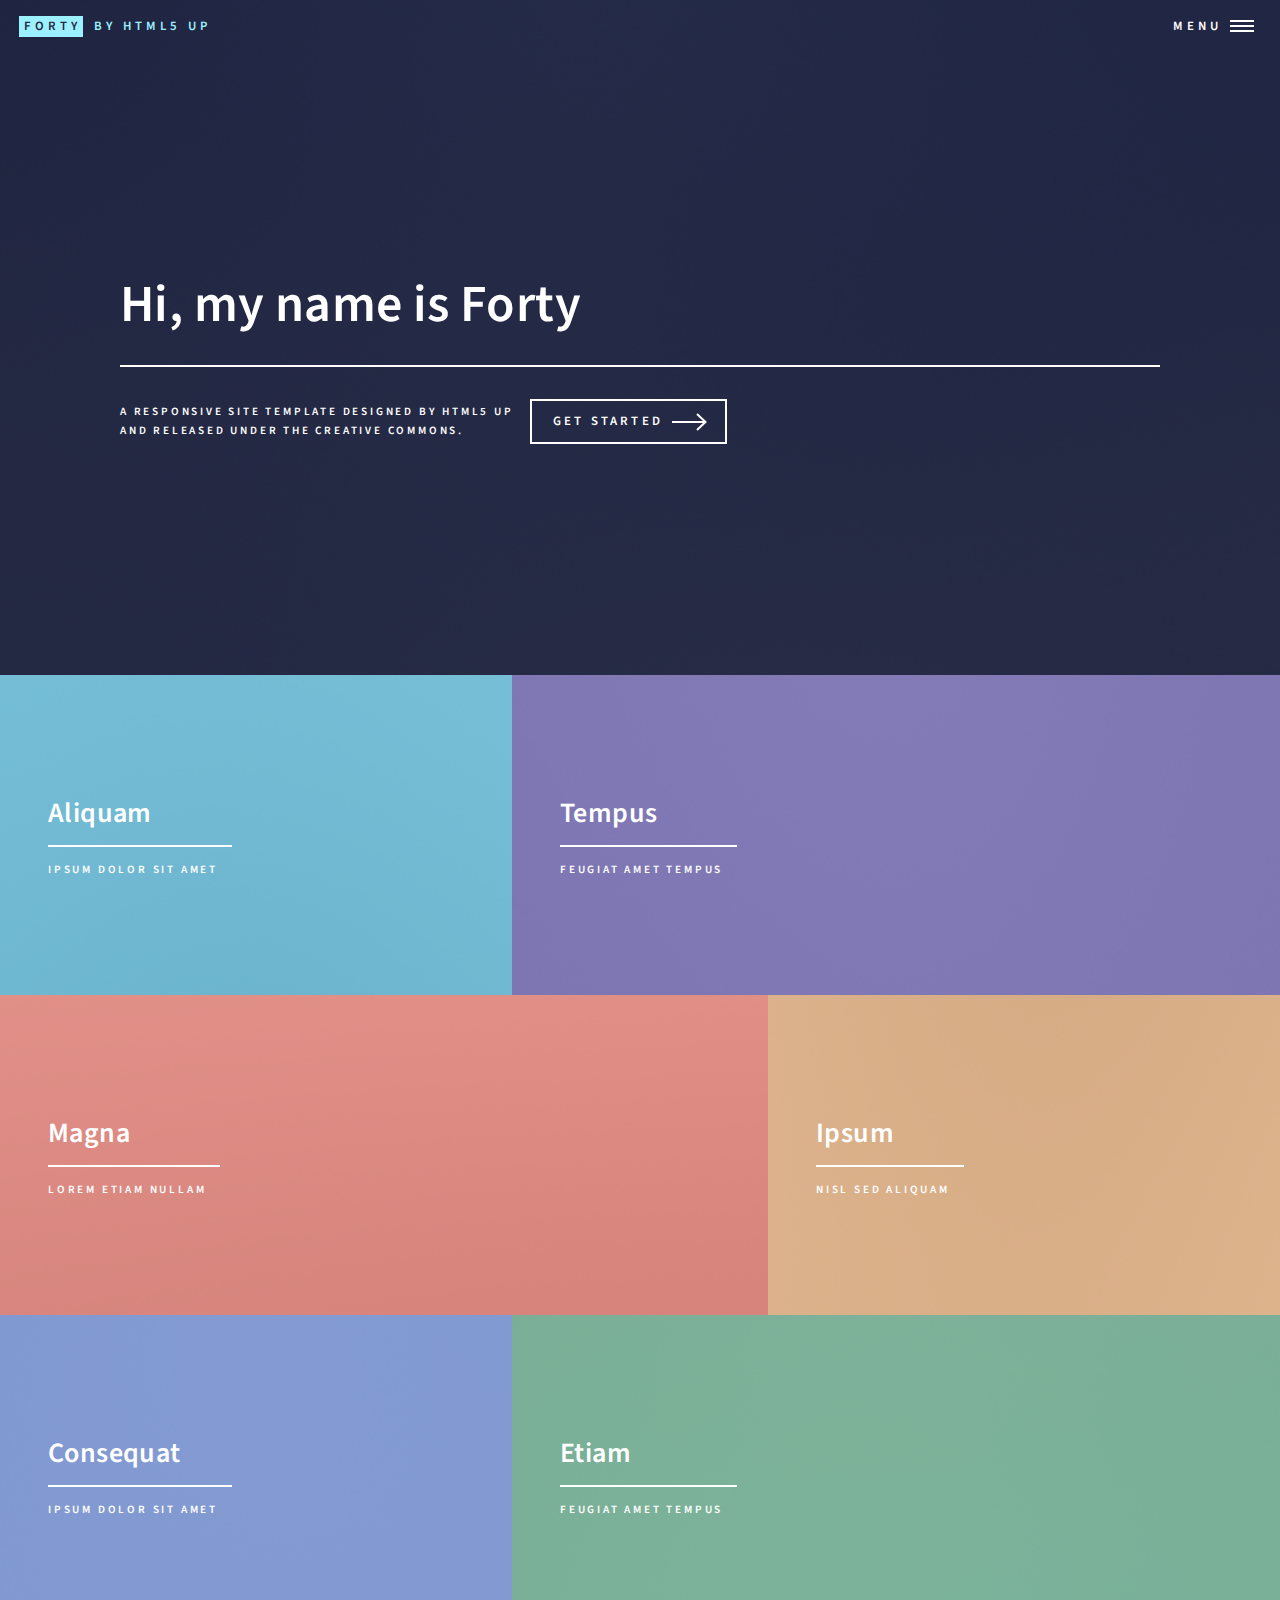
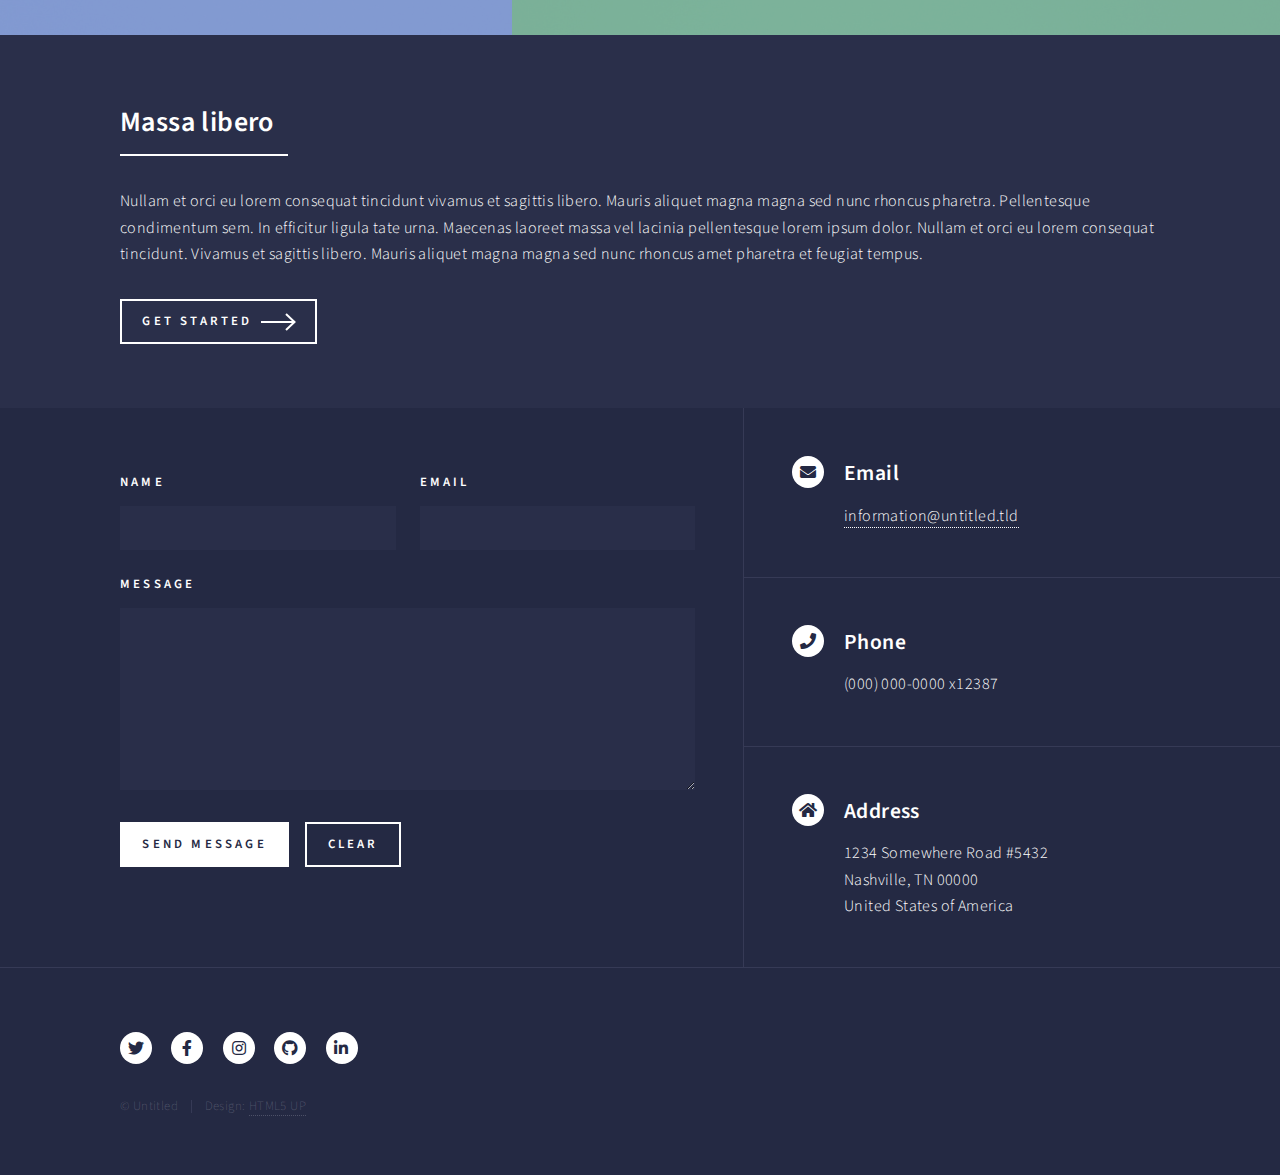
==== commit 1bbddb7a: "Forty: Import source" ====
--- a/index.html
+++ b/index.html
@@ -1,150 +1,215 @@
-<!DOCTYPE html>
-<!--
-   Forty by HTML5 UP
-   html5up.net | @ajlkn
-   Free for personal and commercial use under the CCA 3.0 license (html5up.net/license)
-   -->
-<html>
-   <head>
-      <title>ClownCollegeRotterdam</title>
-      <meta charset="utf-8">
-      <meta content="width=device-width, initial-scale=1, user-scalable=no" name="viewport">
-      <link href="assets/css/main.css" rel="stylesheet">
-      <link href="/favicon/apple-touch-icon.png" rel="apple-touch-icon" sizes="180x180">
-      <link href="/favicon/favicon-32x32.png" rel="icon" sizes="32x32" type="image/png">
-      <link href="/favicon/favicon-16x16.png" rel="icon" sizes="16x16" type="image/png">
-      <link href="/favicon/site.webmanifest" rel="manifest">
-      <link href="/favicon/safari-pinned-tab.svg" rel="mask-icon">
-      <meta content="#da532c" name="msapplication-TileColor">
-      <meta content="#ffffff" name="theme-color">
-      <noscript>
-         <link href="assets/css/noscript.css" rel="stylesheet">
-      </noscript>
-   </head>
-   <body class="is-preload">
-      <!-- Wrapper -->
-      <div id="wrapper">
-         <!-- Header -->
-         <header class="alt" id="header">
-            <a class="logo" href="index.html"><strong>ClownCollegeRotterdam</strong> <span></span></a>
-         </header>
-         <!-- Banner -->
-         <section class="major" id="banner">
-            <div class="inner">
-               <header class="major">
-                  <h1>This college course is a joke :)</h1>
-               </header>
-               <ul class="actions">
-                  <li><a class="button next scrolly" href="#one">Get Started</a></li>
-               </ul>
-            </div>
-         </section>
-      </div>
-      <!-- Main -->
-      <div id="main">
-         <!-- One -->
-         <section class="tiles" id="one">
-            <article>
-               <header class="major">
-                  <h3><a class="link" href="https://paypal.me/Lacia0chan">PayPal</a></h3>
-                  <p>I made this website based on a template provided by HTML5UP, the discord server, and a couple other things in my free time<br> <br>so if you want to donate to compensate me for the time and effort, go ahead :)</p>
-               </header>
-            </article>
-            <article>
-               <header class="major">
-                  <h3><a class="link" href="tcrindex.html">Information hub</a></h3>
-                  <p>Here you can find relevant information and other things related to your college course.</p>
-               </header>
-            </article>
-            <article>
-               <header class="major">
-                  <h3><a class="link" href="https://www.deepl.com/">DeepL</a></h3>
-                  <p>Translate texts & full document files instantly. Accurate translations for individuals and Teams. Millions translate with DeepL every day.</p>
-               </header>
-            </article>
-            <article>
-               <header class="major">
-                  <h3><a class="link" href="https://quillbot.com/">QuillBot</a></h3>
-                  <p>QuillBot's AI-powered paraphrasing tool helps millions of people enhance and refine their writing. Your words matter, and our paraphrasing tool is designed to ensure you use the right ones.</p>
-               </header>
-            </article>
-            <article>
-               <header class="major">
-                  <h3><a class="link" href="https://scholar.google.com/">Google Scholar</a></h3>
-                  <p>Google Scholar provides a simple way to broadly search for scholarly literature. Search across a wide variety of disciplines and sources: articles, theses, books, abstracts and court opinions.</p>
-               </header>
-            </article>
-            <article>
-               <header class="major">
-                  <h3><a class="link" href="https://speech-to-text-demo.ng.bluemix.net/">IBM - Speech to Text</a></h3>
-                  <p>The IBM Watson Speech to Text service uses speech recognition capabilities to convert Arabic, English, Spanish, French, Brazilian Portuguese, Japanese, Korean, German, and Mandarin speech into text.</p>
-               </header>
-            </article>
-            <article>
-               <header class="major">
-                  <h3><a class="link" href="https://math.microsoft.com/en">Microsoft Math Solver</a></h3>
-                  <p>Microsoft Math Solver is an entry-level educational app that solves math and science problems.</p>
-               </header>
-            </article>
-            <article>
-               <header class="major">
-                  <h3><a class="link" href="https://www.scribd.com/search?query=">Scribd</a></h3>
-                  <p>Scribd is a vast digital library filled with ebooks, audiobooks, podcasts, magazines & news articles, sheet music, documents, and more.</p>
-               </header>
-            </article>
-            <article>
-               <header class="major">
-                  <h3><a class="link" href="https://scribddown.com/">Scribd downloader</a></h3>
-                  <p>ScribdDown can be used to download documents and other files from Scribd</p>
-               </header>
-            </article>
-            <article>
-               <header class="major">
-                  <h3><a class="link" href="https://www.studeersnel.nl/">StudeerSnel</a></h3>
-                  <p>On StudeerSnel you will find all the summaries, lecture notes and write-ups to pass your exams with higher grades.</p>
-               </header>
-            </article>
-            <article>
-               <header class="major">
-                  <h3><a class="link" href="https://github.com/isanchop/stuhack">StuHack</a></h3>
-                  <p>StuHack is a Chrome extension which allows you to download documents and other things for free from StudeerSnel and other websites.</p>
-               </header>
-            </article>
-            <article>
-               <header class="major">
-                  <h3><a class="link" href="https://www.symbolab.com/">Symbolab</a></h3>
-                  <p>Symbolab Math Solver & Helper is a new, professional math calculator and math problem solver.</p>
-               </header>
-            </article>
-            <article>
-               <header class="major">
-                  <h3><a class="link" href="https://tinywow.com/">TinyWow</a></h3>
-                  <p>TinyWow provides free online file conversions and plenty of other handy tools to help you solve problems of all types.</p>
-               </header>
-            </article>
-            <article>
-               <header class="major">
-                  <h3><a class="link" href="https://www.studentbeans.com/nl">StudentBeans</a></h3>
-                  <p>Looking for free deals for students? Student Beans brings you discount codes on the biggest brands. Free and fast! </p>
-               </header>
-            </article>
-         </section>
-      </div>
-      <!-- Footer -->
-      <footer id="footer">
-         <div class="inner">
-            <ul class="copyright">
-               <li>Design: <a href="https://html5up.net">HTML5 UP</a></li>
-            </ul>
-         </div>
-      </footer>
-      <!-- Scripts -->
-      <script src="assets/js/jquery.min.js"></script>
-      <script src="assets/js/jquery.scrolly.min.js"></script>
-      <script src="assets/js/jquery.scrollex.min.js"></script>
-      <script src="assets/js/browser.min.js"></script>
-      <script src="assets/js/breakpoints.min.js"></script>
-      <script src="assets/js/util.js"></script>
-      <script src="assets/js/main.js"></script>
-   </body>
+<!DOCTYPE HTML>
+<!--
+	Forty by HTML5 UP
+	html5up.net | @ajlkn
+	Free for personal and commercial use under the CCA 3.0 license (html5up.net/license)
+-->
+<html>
+	<head>
+		<title>Forty by HTML5 UP</title>
+		<meta charset="utf-8" />
+		<meta name="viewport" content="width=device-width, initial-scale=1, user-scalable=no" />
+		<link rel="stylesheet" href="assets/css/main.css" />
+		<noscript><link rel="stylesheet" href="assets/css/noscript.css" /></noscript>
+	</head>
+	<body class="is-preload">
+
+		<!-- Wrapper -->
+			<div id="wrapper">
+
+				<!-- Header -->
+					<header id="header" class="alt">
+						<a href="index.html" class="logo"><strong>Forty</strong> <span>by HTML5 UP</span></a>
+						<nav>
+							<a href="#menu">Menu</a>
+						</nav>
+					</header>
+
+				<!-- Menu -->
+					<nav id="menu">
+						<ul class="links">
+							<li><a href="index.html">Home</a></li>
+							<li><a href="landing.html">Landing</a></li>
+							<li><a href="generic.html">Generic</a></li>
+							<li><a href="elements.html">Elements</a></li>
+						</ul>
+						<ul class="actions stacked">
+							<li><a href="#" class="button primary fit">Get Started</a></li>
+							<li><a href="#" class="button fit">Log In</a></li>
+						</ul>
+					</nav>
+
+				<!-- Banner -->
+					<section id="banner" class="major">
+						<div class="inner">
+							<header class="major">
+								<h1>Hi, my name is Forty</h1>
+							</header>
+							<div class="content">
+								<p>A responsive site template designed by HTML5 UP<br />
+								and released under the Creative Commons.</p>
+								<ul class="actions">
+									<li><a href="#one" class="button next scrolly">Get Started</a></li>
+								</ul>
+							</div>
+						</div>
+					</section>
+
+				<!-- Main -->
+					<div id="main">
+
+						<!-- One -->
+							<section id="one" class="tiles">
+								<article>
+									<span class="image">
+										<img src="images/pic01.jpg" alt="" />
+									</span>
+									<header class="major">
+										<h3><a href="landing.html" class="link">Aliquam</a></h3>
+										<p>Ipsum dolor sit amet</p>
+									</header>
+								</article>
+								<article>
+									<span class="image">
+										<img src="images/pic02.jpg" alt="" />
+									</span>
+									<header class="major">
+										<h3><a href="landing.html" class="link">Tempus</a></h3>
+										<p>feugiat amet tempus</p>
+									</header>
+								</article>
+								<article>
+									<span class="image">
+										<img src="images/pic03.jpg" alt="" />
+									</span>
+									<header class="major">
+										<h3><a href="landing.html" class="link">Magna</a></h3>
+										<p>Lorem etiam nullam</p>
+									</header>
+								</article>
+								<article>
+									<span class="image">
+										<img src="images/pic04.jpg" alt="" />
+									</span>
+									<header class="major">
+										<h3><a href="landing.html" class="link">Ipsum</a></h3>
+										<p>Nisl sed aliquam</p>
+									</header>
+								</article>
+								<article>
+									<span class="image">
+										<img src="images/pic05.jpg" alt="" />
+									</span>
+									<header class="major">
+										<h3><a href="landing.html" class="link">Consequat</a></h3>
+										<p>Ipsum dolor sit amet</p>
+									</header>
+								</article>
+								<article>
+									<span class="image">
+										<img src="images/pic06.jpg" alt="" />
+									</span>
+									<header class="major">
+										<h3><a href="landing.html" class="link">Etiam</a></h3>
+										<p>Feugiat amet tempus</p>
+									</header>
+								</article>
+							</section>
+
+						<!-- Two -->
+							<section id="two">
+								<div class="inner">
+									<header class="major">
+										<h2>Massa libero</h2>
+									</header>
+									<p>Nullam et orci eu lorem consequat tincidunt vivamus et sagittis libero. Mauris aliquet magna magna sed nunc rhoncus pharetra. Pellentesque condimentum sem. In efficitur ligula tate urna. Maecenas laoreet massa vel lacinia pellentesque lorem ipsum dolor. Nullam et orci eu lorem consequat tincidunt. Vivamus et sagittis libero. Mauris aliquet magna magna sed nunc rhoncus amet pharetra et feugiat tempus.</p>
+									<ul class="actions">
+										<li><a href="landing.html" class="button next">Get Started</a></li>
+									</ul>
+								</div>
+							</section>
+
+					</div>
+
+				<!-- Contact -->
+					<section id="contact">
+						<div class="inner">
+							<section>
+								<form method="post" action="#">
+									<div class="fields">
+										<div class="field half">
+											<label for="name">Name</label>
+											<input type="text" name="name" id="name" />
+										</div>
+										<div class="field half">
+											<label for="email">Email</label>
+											<input type="text" name="email" id="email" />
+										</div>
+										<div class="field">
+											<label for="message">Message</label>
+											<textarea name="message" id="message" rows="6"></textarea>
+										</div>
+									</div>
+									<ul class="actions">
+										<li><input type="submit" value="Send Message" class="primary" /></li>
+										<li><input type="reset" value="Clear" /></li>
+									</ul>
+								</form>
+							</section>
+							<section class="split">
+								<section>
+									<div class="contact-method">
+										<span class="icon solid alt fa-envelope"></span>
+										<h3>Email</h3>
+										<a href="#">information@untitled.tld</a>
+									</div>
+								</section>
+								<section>
+									<div class="contact-method">
+										<span class="icon solid alt fa-phone"></span>
+										<h3>Phone</h3>
+										<span>(000) 000-0000 x12387</span>
+									</div>
+								</section>
+								<section>
+									<div class="contact-method">
+										<span class="icon solid alt fa-home"></span>
+										<h3>Address</h3>
+										<span>1234 Somewhere Road #5432<br />
+										Nashville, TN 00000<br />
+										United States of America</span>
+									</div>
+								</section>
+							</section>
+						</div>
+					</section>
+
+				<!-- Footer -->
+					<footer id="footer">
+						<div class="inner">
+							<ul class="icons">
+								<li><a href="#" class="icon brands alt fa-twitter"><span class="label">Twitter</span></a></li>
+								<li><a href="#" class="icon brands alt fa-facebook-f"><span class="label">Facebook</span></a></li>
+								<li><a href="#" class="icon brands alt fa-instagram"><span class="label">Instagram</span></a></li>
+								<li><a href="#" class="icon brands alt fa-github"><span class="label">GitHub</span></a></li>
+								<li><a href="#" class="icon brands alt fa-linkedin-in"><span class="label">LinkedIn</span></a></li>
+							</ul>
+							<ul class="copyright">
+								<li>&copy; Untitled</li><li>Design: <a href="https://html5up.net">HTML5 UP</a></li>
+							</ul>
+						</div>
+					</footer>
+
+			</div>
+
+		<!-- Scripts -->
+			<script src="assets/js/jquery.min.js"></script>
+			<script src="assets/js/jquery.scrolly.min.js"></script>
+			<script src="assets/js/jquery.scrollex.min.js"></script>
+			<script src="assets/js/browser.min.js"></script>
+			<script src="assets/js/breakpoints.min.js"></script>
+			<script src="assets/js/util.js"></script>
+			<script src="assets/js/main.js"></script>
+
+	</body>
 </html>--- a/assets/css/main.css
+++ b/assets/css/main.css
@@ -1,93 +1,50 @@
 @import url(fontawesome-all.min.css);
 @import url("https://fonts.googleapis.com/css?family=Source+Sans+Pro:300,300italic,600,600italic");
 
-/*
-	Forty by HTML5 UP
-	html5up.net | @ajlkn
-	Free for personal and commercial use under the CCA 3.0 license (html5up.net/license)
+/*
+	Forty by HTML5 UP
+	html5up.net | @ajlkn
+	Free for personal and commercial use under the CCA 3.0 license (html5up.net/license)
 */
 
-html,
-body,
-div,
-span,
-object,
-h1,
-h3,
-p,
-a,
-code,
-img,
-q,
-s,
-small,
-strong,
-tt,
-var,
-b,
-u,
-i,
-center,
-dt,
-ul,
-li,
-fieldset,
-form,
-label,
-legend,
-table,
-caption,
-tbody,
-tfoot,
-thead,
-tr,
-th,
-td,
-article,
-embed,
-footer,
-header,
-menu,
-nav,
-section,
-time {
+html, body, div, span, applet, object,
+iframe, h1, h2, h3, h4, h5, h6, p, blockquote,
+pre, a, abbr, acronym, address, big, cite,
+code, del, dfn, em, img, ins, kbd, q, s, samp,
+small, strike, strong, sub, sup, tt, var, b,
+u, i, center, dl, dt, dd, ol, ul, li, fieldset,
+form, label, legend, table, caption, tbody,
+tfoot, thead, tr, th, td, article, aside,
+canvas, details, embed, figure, figcaption,
+footer, header, hgroup, menu, nav, output, ruby,
+section, summary, time, mark, audio, video {
 	margin: 0;
 	padding: 0;
 	border: 0;
 	font-size: 100%;
 	font: inherit;
-	vertical-align: baseline;
-}
-
-article,
-footer,
-header,
-menu,
-nav,
-section {
-	display: block;
-}
+	vertical-align: baseline;}
+
+article, aside, details, figcaption, figure,
+footer, header, hgroup, menu, nav, section {
+	display: block;}
 
 body {
 	line-height: 1;
 }
 
-
-ul {
+ol, ul {
 	list-style: none;
 }
 
-
-q {
+blockquote, q {
 	quotes: none;
 }
 
-
-q:before,
-q:after {
-	content: '';
-	content: none;
-}
+	blockquote:before, blockquote:after, q:before, q:after {
+		content: '';
+		content: none;
+	}
 
 table {
 	border-collapse: collapse;
@@ -98,1702 +55,3898 @@
 	-webkit-text-size-adjust: none;
 }
 
+mark {
+	background-color: transparent;
+	color: inherit;
+}
+
 input::-moz-focus-inner {
 	border: 0;
 	padding: 0;
 }
 
-input,
-select,
-textarea {
+input, select, textarea {
 	-moz-appearance: none;
 	-webkit-appearance: none;
 	-ms-appearance: none;
 	appearance: none;
 }
 
-
 /* Basic */
 
-@-ms-viewport {
-	width: device-width;
-}
-
-body {
-	-ms-overflow-style: scrollbar;
-}
-
-@media screen and (max-width: 480px) {
-	html,
+	@-ms-viewport {
+		width: device-width;
+	}
+
 	body {
-		min-width: 320px;
-	}
-}
-
-html {
-	box-sizing: border-box;
-}
-
-*,
-*:before,
-*:after {
-	box-sizing: inherit;
-}
-
-body {
-	background: #242943;
-}
-
-body.is-preload *,
-body.is-preload *:before,
-body.is-preload *:after {
-	-moz-animation: none !important;
-	-webkit-animation: none !important;
-	-ms-animation: none !important;
-	animation: none !important;
-	-moz-transition: none !important;
-	-webkit-transition: none !important;
-	-ms-transition: none !important;
-	transition: none !important;
-}
-
+		-ms-overflow-style: scrollbar;
+	}
+
+	@media screen and (max-width: 480px) {
+
+		html, body {
+			min-width: 320px;
+		}
+
+	}
+
+	html {
+		box-sizing: border-box;
+	}
+
+	*, *:before, *:after {
+		box-sizing: inherit;
+	}
+
+	body {
+		background: #242943;
+	}
+
+		body.is-preload *, body.is-preload *:before, body.is-preload *:after {
+			-moz-animation: none !important;
+			-webkit-animation: none !important;
+			-ms-animation: none !important;
+			animation: none !important;
+			-moz-transition: none !important;
+			-webkit-transition: none !important;
+			-ms-transition: none !important;
+			transition: none !important;
+		}
 
 /* Type */
 
-body,
-input,
-select,
-textarea {
-	color: #ffffff;
-	font-family: "Source Sans Pro", Helvetica, sans-serif;
-	font-size: 17pt;
-	font-weight: 300;
-	letter-spacing: 0.025em;
-	line-height: 1.65;
-}
-
-@media screen and (max-width: 1680px) {
-	body,
-	input,
+	body, input, select, textarea {
+		color: #ffffff;
+		font-family: "Source Sans Pro", Helvetica, sans-serif;
+		font-size: 17pt;
+		font-weight: 300;
+		letter-spacing: 0.025em;
+		line-height: 1.65;
+	}
+
+		@media screen and (max-width: 1680px) {
+
+			body, input, select, textarea {
+				font-size: 14pt;
+			}
+
+		}
+
+		@media screen and (max-width: 1280px) {
+
+			body, input, select, textarea {
+				font-size: 12pt;
+			}
+
+		}
+
+		@media screen and (max-width: 360px) {
+
+			body, input, select, textarea {
+				font-size: 11pt;
+			}
+
+		}
+
+	a {
+		-moz-transition: color 0.2s ease-in-out, border-bottom-color 0.2s ease-in-out;
+		-webkit-transition: color 0.2s ease-in-out, border-bottom-color 0.2s ease-in-out;
+		-ms-transition: color 0.2s ease-in-out, border-bottom-color 0.2s ease-in-out;
+		transition: color 0.2s ease-in-out, border-bottom-color 0.2s ease-in-out;
+		border-bottom: dotted 1px;
+		color: inherit;
+		text-decoration: none;
+	}
+
+		a:hover {
+			border-bottom-color: transparent;
+			color: #9bf1ff !important;
+		}
+
+		a:active {
+			color: #53e3fb !important;
+		}
+
+	strong, b {
+		color: #ffffff;
+		font-weight: 600;
+	}
+
+	em, i {
+		font-style: italic;
+	}
+
+	p {
+		margin: 0 0 2em 0;
+	}
+
+	h1, h2, h3, h4, h5, h6 {
+		color: #ffffff;
+		font-weight: 600;
+		line-height: 1.65;
+		margin: 0 0 1em 0;
+	}
+
+		h1 a, h2 a, h3 a, h4 a, h5 a, h6 a {
+			color: inherit;
+			border-bottom: 0;
+		}
+
+	h1 {
+		font-size: 2.5em;
+	}
+
+	h2 {
+		font-size: 1.75em;
+	}
+
+	h3 {
+		font-size: 1.35em;
+	}
+
+	h4 {
+		font-size: 1.1em;
+	}
+
+	h5 {
+		font-size: 0.9em;
+	}
+
+	h6 {
+		font-size: 0.7em;
+	}
+
+	@media screen and (max-width: 736px) {
+
+		h1 {
+			font-size: 2em;
+		}
+
+		h2 {
+			font-size: 1.5em;
+		}
+
+		h3 {
+			font-size: 1.25em;
+		}
+
+	}
+
+	sub {
+		font-size: 0.8em;
+		position: relative;
+		top: 0.5em;
+	}
+
+	sup {
+		font-size: 0.8em;
+		position: relative;
+		top: -0.5em;
+	}
+
+	blockquote {
+		border-left: solid 4px rgba(212, 212, 255, 0.1);
+		font-style: italic;
+		margin: 0 0 2em 0;
+		padding: 0.5em 0 0.5em 2em;
+	}
+
+	code {
+		background: rgba(212, 212, 255, 0.035);
+		font-family: "Courier New", monospace;
+		font-size: 0.9em;
+		margin: 0 0.25em;
+		padding: 0.25em 0.65em;
+	}
+
+	pre {
+		-webkit-overflow-scrolling: touch;
+		font-family: "Courier New", monospace;
+		font-size: 0.9em;
+		margin: 0 0 2em 0;
+	}
+
+		pre code {
+			display: block;
+			line-height: 1.75;
+			padding: 1em 1.5em;
+			overflow-x: auto;
+		}
+
+	hr {
+		border: 0;
+		border-bottom: solid 1px rgba(212, 212, 255, 0.1);
+		margin: 2em 0;
+	}
+
+		hr.major {
+			margin: 3em 0;
+		}
+
+	.align-left {
+		text-align: left;
+	}
+
+	.align-center {
+		text-align: center;
+	}
+
+	.align-right {
+		text-align: right;
+	}
+
+/* Row */
+
+	.row {
+		display: flex;
+		flex-wrap: wrap;
+		box-sizing: border-box;
+		align-items: stretch;
+	}
+
+		.row > * {
+			box-sizing: border-box;
+		}
+
+		.row.gtr-uniform > * > :last-child {
+			margin-bottom: 0;
+		}
+
+		.row.aln-left {
+			justify-content: flex-start;
+		}
+
+		.row.aln-center {
+			justify-content: center;
+		}
+
+		.row.aln-right {
+			justify-content: flex-end;
+		}
+
+		.row.aln-top {
+			align-items: flex-start;
+		}
+
+		.row.aln-middle {
+			align-items: center;
+		}
+
+		.row.aln-bottom {
+			align-items: flex-end;
+		}
+
+		.row > .imp {
+			order: -1;
+		}
+
+		.row > .col-1 {
+			width: 8.33333%;
+		}
+
+		.row > .off-1 {
+			margin-left: 8.33333%;
+		}
+
+		.row > .col-2 {
+			width: 16.66667%;
+		}
+
+		.row > .off-2 {
+			margin-left: 16.66667%;
+		}
+
+		.row > .col-3 {
+			width: 25%;
+		}
+
+		.row > .off-3 {
+			margin-left: 25%;
+		}
+
+		.row > .col-4 {
+			width: 33.33333%;
+		}
+
+		.row > .off-4 {
+			margin-left: 33.33333%;
+		}
+
+		.row > .col-5 {
+			width: 41.66667%;
+		}
+
+		.row > .off-5 {
+			margin-left: 41.66667%;
+		}
+
+		.row > .col-6 {
+			width: 50%;
+		}
+
+		.row > .off-6 {
+			margin-left: 50%;
+		}
+
+		.row > .col-7 {
+			width: 58.33333%;
+		}
+
+		.row > .off-7 {
+			margin-left: 58.33333%;
+		}
+
+		.row > .col-8 {
+			width: 66.66667%;
+		}
+
+		.row > .off-8 {
+			margin-left: 66.66667%;
+		}
+
+		.row > .col-9 {
+			width: 75%;
+		}
+
+		.row > .off-9 {
+			margin-left: 75%;
+		}
+
+		.row > .col-10 {
+			width: 83.33333%;
+		}
+
+		.row > .off-10 {
+			margin-left: 83.33333%;
+		}
+
+		.row > .col-11 {
+			width: 91.66667%;
+		}
+
+		.row > .off-11 {
+			margin-left: 91.66667%;
+		}
+
+		.row > .col-12 {
+			width: 100%;
+		}
+
+		.row > .off-12 {
+			margin-left: 100%;
+		}
+
+		.row.gtr-0 {
+			margin-top: 0;
+			margin-left: 0em;
+		}
+
+			.row.gtr-0 > * {
+				padding: 0 0 0 0em;
+			}
+
+			.row.gtr-0.gtr-uniform {
+				margin-top: 0em;
+			}
+
+				.row.gtr-0.gtr-uniform > * {
+					padding-top: 0em;
+				}
+
+		.row.gtr-25 {
+			margin-top: 0;
+			margin-left: -0.5em;
+		}
+
+			.row.gtr-25 > * {
+				padding: 0 0 0 0.5em;
+			}
+
+			.row.gtr-25.gtr-uniform {
+				margin-top: -0.5em;
+			}
+
+				.row.gtr-25.gtr-uniform > * {
+					padding-top: 0.5em;
+				}
+
+		.row.gtr-50 {
+			margin-top: 0;
+			margin-left: -1em;
+		}
+
+			.row.gtr-50 > * {
+				padding: 0 0 0 1em;
+			}
+
+			.row.gtr-50.gtr-uniform {
+				margin-top: -1em;
+			}
+
+				.row.gtr-50.gtr-uniform > * {
+					padding-top: 1em;
+				}
+
+		.row {
+			margin-top: 0;
+			margin-left: -2em;
+		}
+
+			.row > * {
+				padding: 0 0 0 2em;
+			}
+
+			.row.gtr-uniform {
+				margin-top: -2em;
+			}
+
+				.row.gtr-uniform > * {
+					padding-top: 2em;
+				}
+
+		.row.gtr-150 {
+			margin-top: 0;
+			margin-left: -3em;
+		}
+
+			.row.gtr-150 > * {
+				padding: 0 0 0 3em;
+			}
+
+			.row.gtr-150.gtr-uniform {
+				margin-top: -3em;
+			}
+
+				.row.gtr-150.gtr-uniform > * {
+					padding-top: 3em;
+				}
+
+		.row.gtr-200 {
+			margin-top: 0;
+			margin-left: -4em;
+		}
+
+			.row.gtr-200 > * {
+				padding: 0 0 0 4em;
+			}
+
+			.row.gtr-200.gtr-uniform {
+				margin-top: -4em;
+			}
+
+				.row.gtr-200.gtr-uniform > * {
+					padding-top: 4em;
+				}
+
+		@media screen and (max-width: 1680px) {
+
+			.row {
+				display: flex;
+				flex-wrap: wrap;
+				box-sizing: border-box;
+				align-items: stretch;
+			}
+
+				.row > * {
+					box-sizing: border-box;
+				}
+
+				.row.gtr-uniform > * > :last-child {
+					margin-bottom: 0;
+				}
+
+				.row.aln-left {
+					justify-content: flex-start;
+				}
+
+				.row.aln-center {
+					justify-content: center;
+				}
+
+				.row.aln-right {
+					justify-content: flex-end;
+				}
+
+				.row.aln-top {
+					align-items: flex-start;
+				}
+
+				.row.aln-middle {
+					align-items: center;
+				}
+
+				.row.aln-bottom {
+					align-items: flex-end;
+				}
+
+				.row > .imp-xlarge {
+					order: -1;
+				}
+
+				.row > .col-1-xlarge {
+					width: 8.33333%;
+				}
+
+				.row > .off-1-xlarge {
+					margin-left: 8.33333%;
+				}
+
+				.row > .col-2-xlarge {
+					width: 16.66667%;
+				}
+
+				.row > .off-2-xlarge {
+					margin-left: 16.66667%;
+				}
+
+				.row > .col-3-xlarge {
+					width: 25%;
+				}
+
+				.row > .off-3-xlarge {
+					margin-left: 25%;
+				}
+
+				.row > .col-4-xlarge {
+					width: 33.33333%;
+				}
+
+				.row > .off-4-xlarge {
+					margin-left: 33.33333%;
+				}
+
+				.row > .col-5-xlarge {
+					width: 41.66667%;
+				}
+
+				.row > .off-5-xlarge {
+					margin-left: 41.66667%;
+				}
+
+				.row > .col-6-xlarge {
+					width: 50%;
+				}
+
+				.row > .off-6-xlarge {
+					margin-left: 50%;
+				}
+
+				.row > .col-7-xlarge {
+					width: 58.33333%;
+				}
+
+				.row > .off-7-xlarge {
+					margin-left: 58.33333%;
+				}
+
+				.row > .col-8-xlarge {
+					width: 66.66667%;
+				}
+
+				.row > .off-8-xlarge {
+					margin-left: 66.66667%;
+				}
+
+				.row > .col-9-xlarge {
+					width: 75%;
+				}
+
+				.row > .off-9-xlarge {
+					margin-left: 75%;
+				}
+
+				.row > .col-10-xlarge {
+					width: 83.33333%;
+				}
+
+				.row > .off-10-xlarge {
+					margin-left: 83.33333%;
+				}
+
+				.row > .col-11-xlarge {
+					width: 91.66667%;
+				}
+
+				.row > .off-11-xlarge {
+					margin-left: 91.66667%;
+				}
+
+				.row > .col-12-xlarge {
+					width: 100%;
+				}
+
+				.row > .off-12-xlarge {
+					margin-left: 100%;
+				}
+
+				.row.gtr-0 {
+					margin-top: 0;
+					margin-left: 0em;
+				}
+
+					.row.gtr-0 > * {
+						padding: 0 0 0 0em;
+					}
+
+					.row.gtr-0.gtr-uniform {
+						margin-top: 0em;
+					}
+
+						.row.gtr-0.gtr-uniform > * {
+							padding-top: 0em;
+						}
+
+				.row.gtr-25 {
+					margin-top: 0;
+					margin-left: -0.5em;
+				}
+
+					.row.gtr-25 > * {
+						padding: 0 0 0 0.5em;
+					}
+
+					.row.gtr-25.gtr-uniform {
+						margin-top: -0.5em;
+					}
+
+						.row.gtr-25.gtr-uniform > * {
+							padding-top: 0.5em;
+						}
+
+				.row.gtr-50 {
+					margin-top: 0;
+					margin-left: -1em;
+				}
+
+					.row.gtr-50 > * {
+						padding: 0 0 0 1em;
+					}
+
+					.row.gtr-50.gtr-uniform {
+						margin-top: -1em;
+					}
+
+						.row.gtr-50.gtr-uniform > * {
+							padding-top: 1em;
+						}
+
+				.row {
+					margin-top: 0;
+					margin-left: -2em;
+				}
+
+					.row > * {
+						padding: 0 0 0 2em;
+					}
+
+					.row.gtr-uniform {
+						margin-top: -2em;
+					}
+
+						.row.gtr-uniform > * {
+							padding-top: 2em;
+						}
+
+				.row.gtr-150 {
+					margin-top: 0;
+					margin-left: -3em;
+				}
+
+					.row.gtr-150 > * {
+						padding: 0 0 0 3em;
+					}
+
+					.row.gtr-150.gtr-uniform {
+						margin-top: -3em;
+					}
+
+						.row.gtr-150.gtr-uniform > * {
+							padding-top: 3em;
+						}
+
+				.row.gtr-200 {
+					margin-top: 0;
+					margin-left: -4em;
+				}
+
+					.row.gtr-200 > * {
+						padding: 0 0 0 4em;
+					}
+
+					.row.gtr-200.gtr-uniform {
+						margin-top: -4em;
+					}
+
+						.row.gtr-200.gtr-uniform > * {
+							padding-top: 4em;
+						}
+
+		}
+
+		@media screen and (max-width: 1280px) {
+
+			.row {
+				display: flex;
+				flex-wrap: wrap;
+				box-sizing: border-box;
+				align-items: stretch;
+			}
+
+				.row > * {
+					box-sizing: border-box;
+				}
+
+				.row.gtr-uniform > * > :last-child {
+					margin-bottom: 0;
+				}
+
+				.row.aln-left {
+					justify-content: flex-start;
+				}
+
+				.row.aln-center {
+					justify-content: center;
+				}
+
+				.row.aln-right {
+					justify-content: flex-end;
+				}
+
+				.row.aln-top {
+					align-items: flex-start;
+				}
+
+				.row.aln-middle {
+					align-items: center;
+				}
+
+				.row.aln-bottom {
+					align-items: flex-end;
+				}
+
+				.row > .imp-large {
+					order: -1;
+				}
+
+				.row > .col-1-large {
+					width: 8.33333%;
+				}
+
+				.row > .off-1-large {
+					margin-left: 8.33333%;
+				}
+
+				.row > .col-2-large {
+					width: 16.66667%;
+				}
+
+				.row > .off-2-large {
+					margin-left: 16.66667%;
+				}
+
+				.row > .col-3-large {
+					width: 25%;
+				}
+
+				.row > .off-3-large {
+					margin-left: 25%;
+				}
+
+				.row > .col-4-large {
+					width: 33.33333%;
+				}
+
+				.row > .off-4-large {
+					margin-left: 33.33333%;
+				}
+
+				.row > .col-5-large {
+					width: 41.66667%;
+				}
+
+				.row > .off-5-large {
+					margin-left: 41.66667%;
+				}
+
+				.row > .col-6-large {
+					width: 50%;
+				}
+
+				.row > .off-6-large {
+					margin-left: 50%;
+				}
+
+				.row > .col-7-large {
+					width: 58.33333%;
+				}
+
+				.row > .off-7-large {
+					margin-left: 58.33333%;
+				}
+
+				.row > .col-8-large {
+					width: 66.66667%;
+				}
+
+				.row > .off-8-large {
+					margin-left: 66.66667%;
+				}
+
+				.row > .col-9-large {
+					width: 75%;
+				}
+
+				.row > .off-9-large {
+					margin-left: 75%;
+				}
+
+				.row > .col-10-large {
+					width: 83.33333%;
+				}
+
+				.row > .off-10-large {
+					margin-left: 83.33333%;
+				}
+
+				.row > .col-11-large {
+					width: 91.66667%;
+				}
+
+				.row > .off-11-large {
+					margin-left: 91.66667%;
+				}
+
+				.row > .col-12-large {
+					width: 100%;
+				}
+
+				.row > .off-12-large {
+					margin-left: 100%;
+				}
+
+				.row.gtr-0 {
+					margin-top: 0;
+					margin-left: 0em;
+				}
+
+					.row.gtr-0 > * {
+						padding: 0 0 0 0em;
+					}
+
+					.row.gtr-0.gtr-uniform {
+						margin-top: 0em;
+					}
+
+						.row.gtr-0.gtr-uniform > * {
+							padding-top: 0em;
+						}
+
+				.row.gtr-25 {
+					margin-top: 0;
+					margin-left: -0.375em;
+				}
+
+					.row.gtr-25 > * {
+						padding: 0 0 0 0.375em;
+					}
+
+					.row.gtr-25.gtr-uniform {
+						margin-top: -0.375em;
+					}
+
+						.row.gtr-25.gtr-uniform > * {
+							padding-top: 0.375em;
+						}
+
+				.row.gtr-50 {
+					margin-top: 0;
+					margin-left: -0.75em;
+				}
+
+					.row.gtr-50 > * {
+						padding: 0 0 0 0.75em;
+					}
+
+					.row.gtr-50.gtr-uniform {
+						margin-top: -0.75em;
+					}
+
+						.row.gtr-50.gtr-uniform > * {
+							padding-top: 0.75em;
+						}
+
+				.row {
+					margin-top: 0;
+					margin-left: -1.5em;
+				}
+
+					.row > * {
+						padding: 0 0 0 1.5em;
+					}
+
+					.row.gtr-uniform {
+						margin-top: -1.5em;
+					}
+
+						.row.gtr-uniform > * {
+							padding-top: 1.5em;
+						}
+
+				.row.gtr-150 {
+					margin-top: 0;
+					margin-left: -2.25em;
+				}
+
+					.row.gtr-150 > * {
+						padding: 0 0 0 2.25em;
+					}
+
+					.row.gtr-150.gtr-uniform {
+						margin-top: -2.25em;
+					}
+
+						.row.gtr-150.gtr-uniform > * {
+							padding-top: 2.25em;
+						}
+
+				.row.gtr-200 {
+					margin-top: 0;
+					margin-left: -3em;
+				}
+
+					.row.gtr-200 > * {
+						padding: 0 0 0 3em;
+					}
+
+					.row.gtr-200.gtr-uniform {
+						margin-top: -3em;
+					}
+
+						.row.gtr-200.gtr-uniform > * {
+							padding-top: 3em;
+						}
+
+		}
+
+		@media screen and (max-width: 980px) {
+
+			.row {
+				display: flex;
+				flex-wrap: wrap;
+				box-sizing: border-box;
+				align-items: stretch;
+			}
+
+				.row > * {
+					box-sizing: border-box;
+				}
+
+				.row.gtr-uniform > * > :last-child {
+					margin-bottom: 0;
+				}
+
+				.row.aln-left {
+					justify-content: flex-start;
+				}
+
+				.row.aln-center {
+					justify-content: center;
+				}
+
+				.row.aln-right {
+					justify-content: flex-end;
+				}
+
+				.row.aln-top {
+					align-items: flex-start;
+				}
+
+				.row.aln-middle {
+					align-items: center;
+				}
+
+				.row.aln-bottom {
+					align-items: flex-end;
+				}
+
+				.row > .imp-medium {
+					order: -1;
+				}
+
+				.row > .col-1-medium {
+					width: 8.33333%;
+				}
+
+				.row > .off-1-medium {
+					margin-left: 8.33333%;
+				}
+
+				.row > .col-2-medium {
+					width: 16.66667%;
+				}
+
+				.row > .off-2-medium {
+					margin-left: 16.66667%;
+				}
+
+				.row > .col-3-medium {
+					width: 25%;
+				}
+
+				.row > .off-3-medium {
+					margin-left: 25%;
+				}
+
+				.row > .col-4-medium {
+					width: 33.33333%;
+				}
+
+				.row > .off-4-medium {
+					margin-left: 33.33333%;
+				}
+
+				.row > .col-5-medium {
+					width: 41.66667%;
+				}
+
+				.row > .off-5-medium {
+					margin-left: 41.66667%;
+				}
+
+				.row > .col-6-medium {
+					width: 50%;
+				}
+
+				.row > .off-6-medium {
+					margin-left: 50%;
+				}
+
+				.row > .col-7-medium {
+					width: 58.33333%;
+				}
+
+				.row > .off-7-medium {
+					margin-left: 58.33333%;
+				}
+
+				.row > .col-8-medium {
+					width: 66.66667%;
+				}
+
+				.row > .off-8-medium {
+					margin-left: 66.66667%;
+				}
+
+				.row > .col-9-medium {
+					width: 75%;
+				}
+
+				.row > .off-9-medium {
+					margin-left: 75%;
+				}
+
+				.row > .col-10-medium {
+					width: 83.33333%;
+				}
+
+				.row > .off-10-medium {
+					margin-left: 83.33333%;
+				}
+
+				.row > .col-11-medium {
+					width: 91.66667%;
+				}
+
+				.row > .off-11-medium {
+					margin-left: 91.66667%;
+				}
+
+				.row > .col-12-medium {
+					width: 100%;
+				}
+
+				.row > .off-12-medium {
+					margin-left: 100%;
+				}
+
+				.row.gtr-0 {
+					margin-top: 0;
+					margin-left: 0em;
+				}
+
+					.row.gtr-0 > * {
+						padding: 0 0 0 0em;
+					}
+
+					.row.gtr-0.gtr-uniform {
+						margin-top: 0em;
+					}
+
+						.row.gtr-0.gtr-uniform > * {
+							padding-top: 0em;
+						}
+
+				.row.gtr-25 {
+					margin-top: 0;
+					margin-left: -0.375em;
+				}
+
+					.row.gtr-25 > * {
+						padding: 0 0 0 0.375em;
+					}
+
+					.row.gtr-25.gtr-uniform {
+						margin-top: -0.375em;
+					}
+
+						.row.gtr-25.gtr-uniform > * {
+							padding-top: 0.375em;
+						}
+
+				.row.gtr-50 {
+					margin-top: 0;
+					margin-left: -0.75em;
+				}
+
+					.row.gtr-50 > * {
+						padding: 0 0 0 0.75em;
+					}
+
+					.row.gtr-50.gtr-uniform {
+						margin-top: -0.75em;
+					}
+
+						.row.gtr-50.gtr-uniform > * {
+							padding-top: 0.75em;
+						}
+
+				.row {
+					margin-top: 0;
+					margin-left: -1.5em;
+				}
+
+					.row > * {
+						padding: 0 0 0 1.5em;
+					}
+
+					.row.gtr-uniform {
+						margin-top: -1.5em;
+					}
+
+						.row.gtr-uniform > * {
+							padding-top: 1.5em;
+						}
+
+				.row.gtr-150 {
+					margin-top: 0;
+					margin-left: -2.25em;
+				}
+
+					.row.gtr-150 > * {
+						padding: 0 0 0 2.25em;
+					}
+
+					.row.gtr-150.gtr-uniform {
+						margin-top: -2.25em;
+					}
+
+						.row.gtr-150.gtr-uniform > * {
+							padding-top: 2.25em;
+						}
+
+				.row.gtr-200 {
+					margin-top: 0;
+					margin-left: -3em;
+				}
+
+					.row.gtr-200 > * {
+						padding: 0 0 0 3em;
+					}
+
+					.row.gtr-200.gtr-uniform {
+						margin-top: -3em;
+					}
+
+						.row.gtr-200.gtr-uniform > * {
+							padding-top: 3em;
+						}
+
+		}
+
+		@media screen and (max-width: 736px) {
+
+			.row {
+				display: flex;
+				flex-wrap: wrap;
+				box-sizing: border-box;
+				align-items: stretch;
+			}
+
+				.row > * {
+					box-sizing: border-box;
+				}
+
+				.row.gtr-uniform > * > :last-child {
+					margin-bottom: 0;
+				}
+
+				.row.aln-left {
+					justify-content: flex-start;
+				}
+
+				.row.aln-center {
+					justify-content: center;
+				}
+
+				.row.aln-right {
+					justify-content: flex-end;
+				}
+
+				.row.aln-top {
+					align-items: flex-start;
+				}
+
+				.row.aln-middle {
+					align-items: center;
+				}
+
+				.row.aln-bottom {
+					align-items: flex-end;
+				}
+
+				.row > .imp-small {
+					order: -1;
+				}
+
+				.row > .col-1-small {
+					width: 8.33333%;
+				}
+
+				.row > .off-1-small {
+					margin-left: 8.33333%;
+				}
+
+				.row > .col-2-small {
+					width: 16.66667%;
+				}
+
+				.row > .off-2-small {
+					margin-left: 16.66667%;
+				}
+
+				.row > .col-3-small {
+					width: 25%;
+				}
+
+				.row > .off-3-small {
+					margin-left: 25%;
+				}
+
+				.row > .col-4-small {
+					width: 33.33333%;
+				}
+
+				.row > .off-4-small {
+					margin-left: 33.33333%;
+				}
+
+				.row > .col-5-small {
+					width: 41.66667%;
+				}
+
+				.row > .off-5-small {
+					margin-left: 41.66667%;
+				}
+
+				.row > .col-6-small {
+					width: 50%;
+				}
+
+				.row > .off-6-small {
+					margin-left: 50%;
+				}
+
+				.row > .col-7-small {
+					width: 58.33333%;
+				}
+
+				.row > .off-7-small {
+					margin-left: 58.33333%;
+				}
+
+				.row > .col-8-small {
+					width: 66.66667%;
+				}
+
+				.row > .off-8-small {
+					margin-left: 66.66667%;
+				}
+
+				.row > .col-9-small {
+					width: 75%;
+				}
+
+				.row > .off-9-small {
+					margin-left: 75%;
+				}
+
+				.row > .col-10-small {
+					width: 83.33333%;
+				}
+
+				.row > .off-10-small {
+					margin-left: 83.33333%;
+				}
+
+				.row > .col-11-small {
+					width: 91.66667%;
+				}
+
+				.row > .off-11-small {
+					margin-left: 91.66667%;
+				}
+
+				.row > .col-12-small {
+					width: 100%;
+				}
+
+				.row > .off-12-small {
+					margin-left: 100%;
+				}
+
+				.row.gtr-0 {
+					margin-top: 0;
+					margin-left: 0em;
+				}
+
+					.row.gtr-0 > * {
+						padding: 0 0 0 0em;
+					}
+
+					.row.gtr-0.gtr-uniform {
+						margin-top: 0em;
+					}
+
+						.row.gtr-0.gtr-uniform > * {
+							padding-top: 0em;
+						}
+
+				.row.gtr-25 {
+					margin-top: 0;
+					margin-left: -0.3125em;
+				}
+
+					.row.gtr-25 > * {
+						padding: 0 0 0 0.3125em;
+					}
+
+					.row.gtr-25.gtr-uniform {
+						margin-top: -0.3125em;
+					}
+
+						.row.gtr-25.gtr-uniform > * {
+							padding-top: 0.3125em;
+						}
+
+				.row.gtr-50 {
+					margin-top: 0;
+					margin-left: -0.625em;
+				}
+
+					.row.gtr-50 > * {
+						padding: 0 0 0 0.625em;
+					}
+
+					.row.gtr-50.gtr-uniform {
+						margin-top: -0.625em;
+					}
+
+						.row.gtr-50.gtr-uniform > * {
+							padding-top: 0.625em;
+						}
+
+				.row {
+					margin-top: 0;
+					margin-left: -1.25em;
+				}
+
+					.row > * {
+						padding: 0 0 0 1.25em;
+					}
+
+					.row.gtr-uniform {
+						margin-top: -1.25em;
+					}
+
+						.row.gtr-uniform > * {
+							padding-top: 1.25em;
+						}
+
+				.row.gtr-150 {
+					margin-top: 0;
+					margin-left: -1.875em;
+				}
+
+					.row.gtr-150 > * {
+						padding: 0 0 0 1.875em;
+					}
+
+					.row.gtr-150.gtr-uniform {
+						margin-top: -1.875em;
+					}
+
+						.row.gtr-150.gtr-uniform > * {
+							padding-top: 1.875em;
+						}
+
+				.row.gtr-200 {
+					margin-top: 0;
+					margin-left: -2.5em;
+				}
+
+					.row.gtr-200 > * {
+						padding: 0 0 0 2.5em;
+					}
+
+					.row.gtr-200.gtr-uniform {
+						margin-top: -2.5em;
+					}
+
+						.row.gtr-200.gtr-uniform > * {
+							padding-top: 2.5em;
+						}
+
+		}
+
+		@media screen and (max-width: 480px) {
+
+			.row {
+				display: flex;
+				flex-wrap: wrap;
+				box-sizing: border-box;
+				align-items: stretch;
+			}
+
+				.row > * {
+					box-sizing: border-box;
+				}
+
+				.row.gtr-uniform > * > :last-child {
+					margin-bottom: 0;
+				}
+
+				.row.aln-left {
+					justify-content: flex-start;
+				}
+
+				.row.aln-center {
+					justify-content: center;
+				}
+
+				.row.aln-right {
+					justify-content: flex-end;
+				}
+
+				.row.aln-top {
+					align-items: flex-start;
+				}
+
+				.row.aln-middle {
+					align-items: center;
+				}
+
+				.row.aln-bottom {
+					align-items: flex-end;
+				}
+
+				.row > .imp-xsmall {
+					order: -1;
+				}
+
+				.row > .col-1-xsmall {
+					width: 8.33333%;
+				}
+
+				.row > .off-1-xsmall {
+					margin-left: 8.33333%;
+				}
+
+				.row > .col-2-xsmall {
+					width: 16.66667%;
+				}
+
+				.row > .off-2-xsmall {
+					margin-left: 16.66667%;
+				}
+
+				.row > .col-3-xsmall {
+					width: 25%;
+				}
+
+				.row > .off-3-xsmall {
+					margin-left: 25%;
+				}
+
+				.row > .col-4-xsmall {
+					width: 33.33333%;
+				}
+
+				.row > .off-4-xsmall {
+					margin-left: 33.33333%;
+				}
+
+				.row > .col-5-xsmall {
+					width: 41.66667%;
+				}
+
+				.row > .off-5-xsmall {
+					margin-left: 41.66667%;
+				}
+
+				.row > .col-6-xsmall {
+					width: 50%;
+				}
+
+				.row > .off-6-xsmall {
+					margin-left: 50%;
+				}
+
+				.row > .col-7-xsmall {
+					width: 58.33333%;
+				}
+
+				.row > .off-7-xsmall {
+					margin-left: 58.33333%;
+				}
+
+				.row > .col-8-xsmall {
+					width: 66.66667%;
+				}
+
+				.row > .off-8-xsmall {
+					margin-left: 66.66667%;
+				}
+
+				.row > .col-9-xsmall {
+					width: 75%;
+				}
+
+				.row > .off-9-xsmall {
+					margin-left: 75%;
+				}
+
+				.row > .col-10-xsmall {
+					width: 83.33333%;
+				}
+
+				.row > .off-10-xsmall {
+					margin-left: 83.33333%;
+				}
+
+				.row > .col-11-xsmall {
+					width: 91.66667%;
+				}
+
+				.row > .off-11-xsmall {
+					margin-left: 91.66667%;
+				}
+
+				.row > .col-12-xsmall {
+					width: 100%;
+				}
+
+				.row > .off-12-xsmall {
+					margin-left: 100%;
+				}
+
+				.row.gtr-0 {
+					margin-top: 0;
+					margin-left: 0em;
+				}
+
+					.row.gtr-0 > * {
+						padding: 0 0 0 0em;
+					}
+
+					.row.gtr-0.gtr-uniform {
+						margin-top: 0em;
+					}
+
+						.row.gtr-0.gtr-uniform > * {
+							padding-top: 0em;
+						}
+
+				.row.gtr-25 {
+					margin-top: 0;
+					margin-left: -0.3125em;
+				}
+
+					.row.gtr-25 > * {
+						padding: 0 0 0 0.3125em;
+					}
+
+					.row.gtr-25.gtr-uniform {
+						margin-top: -0.3125em;
+					}
+
+						.row.gtr-25.gtr-uniform > * {
+							padding-top: 0.3125em;
+						}
+
+				.row.gtr-50 {
+					margin-top: 0;
+					margin-left: -0.625em;
+				}
+
+					.row.gtr-50 > * {
+						padding: 0 0 0 0.625em;
+					}
+
+					.row.gtr-50.gtr-uniform {
+						margin-top: -0.625em;
+					}
+
+						.row.gtr-50.gtr-uniform > * {
+							padding-top: 0.625em;
+						}
+
+				.row {
+					margin-top: 0;
+					margin-left: -1.25em;
+				}
+
+					.row > * {
+						padding: 0 0 0 1.25em;
+					}
+
+					.row.gtr-uniform {
+						margin-top: -1.25em;
+					}
+
+						.row.gtr-uniform > * {
+							padding-top: 1.25em;
+						}
+
+				.row.gtr-150 {
+					margin-top: 0;
+					margin-left: -1.875em;
+				}
+
+					.row.gtr-150 > * {
+						padding: 0 0 0 1.875em;
+					}
+
+					.row.gtr-150.gtr-uniform {
+						margin-top: -1.875em;
+					}
+
+						.row.gtr-150.gtr-uniform > * {
+							padding-top: 1.875em;
+						}
+
+				.row.gtr-200 {
+					margin-top: 0;
+					margin-left: -2.5em;
+				}
+
+					.row.gtr-200 > * {
+						padding: 0 0 0 2.5em;
+					}
+
+					.row.gtr-200.gtr-uniform {
+						margin-top: -2.5em;
+					}
+
+						.row.gtr-200.gtr-uniform > * {
+							padding-top: 2.5em;
+						}
+
+		}
+
+/* Section/Article */
+
+	section.special, article.special {
+		text-align: center;
+	}
+
+	header.major {
+		width: -moz-max-content;
+		width: -webkit-max-content;
+		width: -ms-max-content;
+		width: max-content;
+		margin-bottom: 2em;
+	}
+
+		header.major > :first-child {
+			margin-bottom: 0;
+			width: calc(100% + 0.5em);
+		}
+
+			header.major > :first-child:after {
+				content: '';
+				background-color: #ffffff;
+				display: block;
+				height: 2px;
+				margin: 0.325em 0 0.5em 0;
+				width: 100%;
+			}
+
+		header.major > p {
+			font-size: 0.7em;
+			font-weight: 600;
+			letter-spacing: 0.25em;
+			margin-bottom: 0;
+			text-transform: uppercase;
+		}
+
+		body.is-ie header.major > :first-child:after {
+			max-width: 9em;
+		}
+
+		body.is-ie header.major > h1:after {
+			max-width: 100% !important;
+		}
+
+	@media screen and (max-width: 736px) {
+
+		header.major > p br {
+			display: none;
+		}
+
+	}
+
+/* Form */
+
+	form {
+		margin: 0 0 2em 0;
+	}
+
+		form > :last-child {
+			margin-bottom: 0;
+		}
+
+		form > .fields {
+			display: -moz-flex;
+			display: -webkit-flex;
+			display: -ms-flex;
+			display: flex;
+			-moz-flex-wrap: wrap;
+			-webkit-flex-wrap: wrap;
+			-ms-flex-wrap: wrap;
+			flex-wrap: wrap;
+			width: calc(100% + 3em);
+			margin: -1.5em 0 2em -1.5em;
+		}
+
+			form > .fields > .field {
+				-moz-flex-grow: 0;
+				-webkit-flex-grow: 0;
+				-ms-flex-grow: 0;
+				flex-grow: 0;
+				-moz-flex-shrink: 0;
+				-webkit-flex-shrink: 0;
+				-ms-flex-shrink: 0;
+				flex-shrink: 0;
+				padding: 1.5em 0 0 1.5em;
+				width: calc(100% - 1.5em);
+			}
+
+				form > .fields > .field.half {
+					width: calc(50% - 0.75em);
+				}
+
+				form > .fields > .field.third {
+					width: calc(100%/3 - 0.5em);
+				}
+
+				form > .fields > .field.quarter {
+					width: calc(25% - 0.375em);
+				}
+
+		@media screen and (max-width: 480px) {
+
+			form > .fields {
+				width: calc(100% + 3em);
+				margin: -1.5em 0 2em -1.5em;
+			}
+
+				form > .fields > .field {
+					padding: 1.5em 0 0 1.5em;
+					width: calc(100% - 1.5em);
+				}
+
+					form > .fields > .field.half {
+						width: calc(100% - 1.5em);
+					}
+
+					form > .fields > .field.third {
+						width: calc(100% - 1.5em);
+					}
+
+					form > .fields > .field.quarter {
+						width: calc(100% - 1.5em);
+					}
+
+		}
+
+	label {
+		color: #ffffff;
+		display: block;
+		font-size: 0.8em;
+		font-weight: 600;
+		letter-spacing: 0.25em;
+		margin: 0 0 1em 0;
+		text-transform: uppercase;
+	}
+
+	input[type="text"],
+	input[type="password"],
+	input[type="email"],
+	input[type="tel"],
+	input[type="search"],
+	input[type="url"],
 	select,
 	textarea {
-		font-size: 14pt;
-	}
-}
-
-@media screen and (max-width: 1280px) {
-	body,
-	input,
-	select,
+		-moz-appearance: none;
+		-webkit-appearance: none;
+		-ms-appearance: none;
+		appearance: none;
+		background: rgba(212, 212, 255, 0.035);
+		border: none;
+		border-radius: 0;
+		color: inherit;
+		display: block;
+		outline: 0;
+		padding: 0 1em;
+		text-decoration: none;
+		width: 100%;
+	}
+
+		input[type="text"]:invalid,
+		input[type="password"]:invalid,
+		input[type="email"]:invalid,
+		input[type="tel"]:invalid,
+		input[type="search"]:invalid,
+		input[type="url"]:invalid,
+		select:invalid,
+		textarea:invalid {
+			box-shadow: none;
+		}
+
+		input[type="text"]:focus,
+		input[type="password"]:focus,
+		input[type="email"]:focus,
+		input[type="tel"]:focus,
+		input[type="search"]:focus,
+		input[type="url"]:focus,
+		select:focus,
+		textarea:focus {
+			border-color: #9bf1ff;
+			box-shadow: 0 0 0 2px #9bf1ff;
+		}
+
+	select {
+		background-image: url("data:image/svg+xml;charset=utf8,%3Csvg xmlns='http://www.w3.org/2000/svg' width='40' height='40' preserveAspectRatio='none' viewBox='0 0 40 40'%3E%3Cpath d='M9.4,12.3l10.4,10.4l10.4-10.4c0.2-0.2,0.5-0.4,0.9-0.4c0.3,0,0.6,0.1,0.9,0.4l3.3,3.3c0.2,0.2,0.4,0.5,0.4,0.9 c0,0.4-0.1,0.6-0.4,0.9L20.7,31.9c-0.2,0.2-0.5,0.4-0.9,0.4c-0.3,0-0.6-0.1-0.9-0.4L4.3,17.3c-0.2-0.2-0.4-0.5-0.4-0.9 c0-0.4,0.1-0.6,0.4-0.9l3.3-3.3c0.2-0.2,0.5-0.4,0.9-0.4S9.1,12.1,9.4,12.3z' fill='rgba(212, 212, 255, 0.1)' /%3E%3C/svg%3E");
+		background-size: 1.25rem;
+		background-repeat: no-repeat;
+		background-position: calc(100% - 1rem) center;
+		height: 2.75em;
+		padding-right: 2.75em;
+		text-overflow: ellipsis;
+	}
+
+		select option {
+			color: #ffffff;
+			background: #242943;
+		}
+
+		select:focus::-ms-value {
+			background-color: transparent;
+		}
+
+		select::-ms-expand {
+			display: none;
+		}
+
+	input[type="text"],
+	input[type="password"],
+	input[type="email"],
+	input[type="tel"],
+	input[type="search"],
+	input[type="url"],
+	select {
+		height: 2.75em;
+	}
+
 	textarea {
-		font-size: 12pt;
-	}
-}
-
-@media screen and (max-width: 360px) {
-	body,
-	input,
-	select,
-	textarea {
-		font-size: 11pt;
-	}
-}
-
-a {
-	-moz-transition: color 0.2s ease-in-out, border-bottom-color 0.2s ease-in-out;
-	-webkit-transition: color 0.2s ease-in-out, border-bottom-color 0.2s ease-in-out;
-	-ms-transition: color 0.2s ease-in-out, border-bottom-color 0.2s ease-in-out;
-	transition: color 0.2s ease-in-out, border-bottom-color 0.2s ease-in-out;
-	border-bottom: dotted 1px;
-	color: inherit;
-	text-decoration: none;
-}
-
-a:hover {
-	border-bottom-color: transparent;
-	color: #9bf1ff !important;
-}
-
-a:active {
-	color: #53e3fb !important;
-}
-
-strong,
-b {
-	color: #ffffff;
-	font-weight: 600;
-}
-
-
-i {
-	font-style: italic;
-}
-
-p {
-	margin: 0 0 2em 0;
-}
-
-h1,
-h3 {
-	color: #ffffff;
-	font-weight: 600;
-	line-height: 1.65;
-	margin: 0 0 1em 0;
-}
-
-h1 a,
-h3 a {
-	color: inherit;
-	border-bottom: 0;
-}
-
-h1 {
-	font-size: 2.5em;
-}
-
-h3 {
-	font-size: 1.35em;
-}
-
-@media screen and (max-width: 736px) {
-	h1 {
-		font-size: 2em;
-	}
-	h3 {
-		font-size: 1.25em;
-	}
-}
-
-code {
-	background: rgba(212, 212, 255, 0.035);
-	font-family: "Courier New", monospace;
-	font-size: 0.9em;
-	margin: 0 0.25em;
-	padding: 0.25em 0.65em;
-}
-
-hr {
-	border: 0;
-	border-bottom: solid 1px rgba(212, 212, 255, 0.1);
-	margin: 2em 0;
-}
-
-hr.major {
-	margin: 3em 0;
-}
-
-
-/* Row */
-
-
-/* Section/Article */
-
-section.special,
-article.special {
-	text-align: center;
-}
-
-header.major {
-	width: -moz-max-content;
-	width: -webkit-max-content;
-	width: -ms-max-content;
-	width: max-content;
-	margin-bottom: 2em;
-}
-
-header.major> :first-child {
-	margin-bottom: 0;
-	width: calc(100% + 0.5em);
-}
-
-header.major> :first-child:after {
-	content: '';
-	background-color: #ffffff;
-	display: block;
-	height: 2px;
-	margin: 0.325em 0 0.5em 0;
-	width: 100%;
-}
-
-header.major>p {
-	font-size: 0.7em;
-	font-weight: 600;
-	letter-spacing: 0.25em;
-	margin-bottom: 0;
-	text-transform: uppercase;
-}
-
-body.is-ie header.major> :first-child:after {
-	max-width: 9em;
-}
-
-body.is-ie header.major>h1:after {
-	max-width: 100% !important;
-}
-
-@media screen and (max-width: 736px) {
-	header.major>p br {
-		display: none;
-	}
-}
-
-
-/* Form */
-
-form {
-	margin: 0 0 2em 0;
-}
-
-form> :last-child {
-	margin-bottom: 0;
-}
-
-label {
-	color: #ffffff;
-	display: block;
-	font-size: 0.8em;
-	font-weight: 600;
-	letter-spacing: 0.25em;
-	margin: 0 0 1em 0;
-	text-transform: uppercase;
-}
-
-input[type="text"],
-input[type="password"],
-input[type="search"],
-input[type="url"],
-select,
-textarea {
-	-moz-appearance: none;
-	-webkit-appearance: none;
-	-ms-appearance: none;
-	appearance: none;
-	background: rgba(212, 212, 255, 0.035);
-	border: none;
-	border-radius: 0;
-	color: inherit;
-	display: block;
-	outline: 0;
-	padding: 0 1em;
-	text-decoration: none;
-	width: 100%;
-}
-
-input[type="text"]:invalid,
-input[type="password"]:invalid,
-input[type="search"]:invalid,
-input[type="url"]:invalid,
-select:invalid,
-textarea:invalid {
-	box-shadow: none;
-}
-
-input[type="text"]:focus,
-input[type="password"]:focus,
-input[type="search"]:focus,
-input[type="url"]:focus,
-select:focus,
-textarea:focus {
-	border-color: #9bf1ff;
-	box-shadow: 0 0 0 2px #9bf1ff;
-}
-
-select {
-	background-image: url("data:image/svg+xml;charset=utf8,%3Csvg xmlns='http://www.w3.org/2000/svg' width='40' height='40' preserveAspectRatio='none' viewBox='0 0 40 40'%3E%3Cpath d='M9.4,12.3l10.4,10.4l10.4-10.4c0.2-0.2,0.5-0.4,0.9-0.4c0.3,0,0.6,0.1,0.9,0.4l3.3,3.3c0.2,0.2,0.4,0.5,0.4,0.9 c0,0.4-0.1,0.6-0.4,0.9L20.7,31.9c-0.2,0.2-0.5,0.4-0.9,0.4c-0.3,0-0.6-0.1-0.9-0.4L4.3,17.3c-0.2-0.2-0.4-0.5-0.4-0.9 c0-0.4,0.1-0.6,0.4-0.9l3.3-3.3c0.2-0.2,0.5-0.4,0.9-0.4S9.1,12.1,9.4,12.3z' fill='rgba(212, 212, 255, 0.1)' /%3E%3C/svg%3E");
-	background-size: 1.25rem;
-	background-repeat: no-repeat;
-	background-position: calc(100% - 1rem) center;
-	height: 2.75em;
-	padding-right: 2.75em;
-	text-overflow: ellipsis;
-}
-
-select option {
-	color: #ffffff;
-	background: #242943;
-}
-
-select:focus::-ms-value {
-	background-color: transparent;
-}
-
-select::-ms-expand {
-	display: none;
-}
-
-input[type="text"],
-input[type="password"],
-input[type="search"],
-input[type="url"],
-select {
-	height: 2.75em;
-}
-
-textarea {
-	padding: 0.75em 1em;
-}
-
-input[type="checkbox"],
-input[type="radio"] {
-	-moz-appearance: none;
-	-webkit-appearance: none;
-	-ms-appearance: none;
-	appearance: none;
-	display: block;
-	float: left;
-	margin-right: -2em;
-	opacity: 0;
-	width: 1em;
-	z-index: -1;
-}
-
-input[type="checkbox"]+label,
-input[type="radio"]+label {
-	text-decoration: none;
-	color: #ffffff;
-	cursor: pointer;
-	display: inline-block;
-	font-weight: 300;
-	padding-left: 2.65em;
-	padding-right: 0.75em;
-	position: relative;
-}
-
-input[type="checkbox"]+label:before,
-input[type="radio"]+label:before {
-	-moz-osx-font-smoothing: grayscale;
-	-webkit-font-smoothing: antialiased;
-	display: inline-block;
-	font-style: normal;
-	font-variant: normal;
-	text-rendering: auto;
-	line-height: 1;
-	text-transform: none !important;
-	font-family: 'Font Awesome 5 Free';
-	font-weight: 900;
-}
-
-input[type="checkbox"]+label:before,
-input[type="radio"]+label:before {
-	background: rgba(212, 212, 255, 0.035);
-	content: '';
-	display: inline-block;
-	font-size: 0.8em;
-	height: 2.0625em;
-	left: 0;
-	letter-spacing: 0;
-	line-height: 2.0625em;
-	position: absolute;
-	text-align: center;
-	top: 0;
-	width: 2.0625em;
-}
-
-input[type="checkbox"]:checked+label:before,
-input[type="radio"]:checked+label:before {
-	background: #ffffff;
-	border-color: #9bf1ff;
-	content: '\f00c';
-	color: #242943;
-}
-
-input[type="checkbox"]:focus+label:before,
-input[type="radio"]:focus+label:before {
-	box-shadow: 0 0 0 2px #9bf1ff;
-}
-
-input[type="radio"]+label:before {
-	border-radius: 100%;
-}
-
-::-webkit-input-placeholder {
-	color: rgba(244, 244, 255, 0.2) !important;
-	opacity: 1.0;
-}
-
-::-moz-placeholder {
-	color: rgba(244, 244, 255, 0.2) !important;
-	opacity: 1.0;
-}
-
+		padding: 0.75em 1em;
+	}
+
+	input[type="checkbox"],
+	input[type="radio"] {
+		-moz-appearance: none;
+		-webkit-appearance: none;
+		-ms-appearance: none;
+		appearance: none;
+		display: block;
+		float: left;
+		margin-right: -2em;
+		opacity: 0;
+		width: 1em;
+		z-index: -1;
+	}
+
+		input[type="checkbox"] + label,
+		input[type="radio"] + label {
+			text-decoration: none;
+			color: #ffffff;
+			cursor: pointer;
+			display: inline-block;
+			font-weight: 300;
+			padding-left: 2.65em;
+			padding-right: 0.75em;
+			position: relative;
+		}
+
+			input[type="checkbox"] + label:before,
+			input[type="radio"] + label:before {
+				-moz-osx-font-smoothing: grayscale;
+				-webkit-font-smoothing: antialiased;
+				display: inline-block;
+				font-style: normal;
+				font-variant: normal;
+				text-rendering: auto;
+				line-height: 1;
+				text-transform: none !important;
+				font-family: 'Font Awesome 5 Free';
+				font-weight: 900;
+			}
+
+			input[type="checkbox"] + label:before,
+			input[type="radio"] + label:before {
+				background: rgba(212, 212, 255, 0.035);
+				content: '';
+				display: inline-block;
+				font-size: 0.8em;
+				height: 2.0625em;
+				left: 0;
+				letter-spacing: 0;
+				line-height: 2.0625em;
+				position: absolute;
+				text-align: center;
+				top: 0;
+				width: 2.0625em;
+			}
+
+		input[type="checkbox"]:checked + label:before,
+		input[type="radio"]:checked + label:before {
+			background: #ffffff;
+			border-color: #9bf1ff;
+			content: '\f00c';
+			color: #242943;
+		}
+
+		input[type="checkbox"]:focus + label:before,
+		input[type="radio"]:focus + label:before {
+			box-shadow: 0 0 0 2px #9bf1ff;
+		}
+
+	input[type="radio"] + label:before {
+		border-radius: 100%;
+	}
+
+	::-webkit-input-placeholder {
+		color: rgba(244, 244, 255, 0.2) !important;
+		opacity: 1.0;
+	}
+
+	:-moz-placeholder {
+		color: rgba(244, 244, 255, 0.2) !important;
+		opacity: 1.0;
+	}
+
+	::-moz-placeholder {
+		color: rgba(244, 244, 255, 0.2) !important;
+		opacity: 1.0;
+	}
+
+	:-ms-input-placeholder {
+		color: rgba(244, 244, 255, 0.2) !important;
+		opacity: 1.0;
+	}
 
 /* Box */
 
+	.box {
+		border: solid 1px rgba(212, 212, 255, 0.1);
+		margin-bottom: 2em;
+		padding: 1.5em;
+	}
+
+		.box > :last-child,
+		.box > :last-child > :last-child,
+		.box > :last-child > :last-child > :last-child {
+			margin-bottom: 0;
+		}
+
+		.box.alt {
+			border: 0;
+			border-radius: 0;
+			padding: 0;
+		}
 
 /* Icon */
 
-.icon {
-	text-decoration: none;
-	border-bottom: none;
-	position: relative;
-}
-
-.icon:before {
-	-moz-osx-font-smoothing: grayscale;
-	-webkit-font-smoothing: antialiased;
-	display: inline-block;
-	font-style: normal;
-	font-variant: normal;
-	text-rendering: auto;
-	line-height: 1;
-	text-transform: none !important;
-	font-family: 'Font Awesome 5 Free';
-	font-weight: 400;
-}
-
-.icon>.label {
-	display: none;
-}
-
-.icon:before {
-	line-height: inherit;
-}
-
-.icon.brands:before {
-	font-family: 'Font Awesome 5 Brands';
-}
-
-.icon.alt:before {
-	background-color: #ffffff;
-	border-radius: 100%;
-	color: #242943;
-	display: inline-block;
-	height: 2em;
-	line-height: 2em;
-	text-align: center;
-	width: 2em;
-}
-
-a.icon.alt:before {
-	-moz-transition: background-color 0.2s ease-in-out;
-	-webkit-transition: background-color 0.2s ease-in-out;
-	-ms-transition: background-color 0.2s ease-in-out;
-	transition: background-color 0.2s ease-in-out;
-}
-
-a.icon.alt:hover:before {
-	background-color: #6fc3df;
-}
-
-a.icon.alt:active:before {
-	background-color: #37a6cb;
-}
-
+	.icon {
+		text-decoration: none;
+		border-bottom: none;
+		position: relative;
+	}
+
+		.icon:before {
+			-moz-osx-font-smoothing: grayscale;
+			-webkit-font-smoothing: antialiased;
+			display: inline-block;
+			font-style: normal;
+			font-variant: normal;
+			text-rendering: auto;
+			line-height: 1;
+			text-transform: none !important;
+			font-family: 'Font Awesome 5 Free';
+			font-weight: 400;
+		}
+
+		.icon > .label {
+			display: none;
+		}
+
+		.icon:before {
+			line-height: inherit;
+		}
+
+		.icon.solid:before {
+			font-weight: 900;
+		}
+
+		.icon.brands:before {
+			font-family: 'Font Awesome 5 Brands';
+		}
+
+		.icon.alt:before {
+			background-color: #ffffff;
+			border-radius: 100%;
+			color: #242943;
+			display: inline-block;
+			height: 2em;
+			line-height: 2em;
+			text-align: center;
+			width: 2em;
+		}
+
+	a.icon.alt:before {
+		-moz-transition: background-color 0.2s ease-in-out;
+		-webkit-transition: background-color 0.2s ease-in-out;
+		-ms-transition: background-color 0.2s ease-in-out;
+		transition: background-color 0.2s ease-in-out;
+	}
+
+	a.icon.alt:hover:before {
+		background-color: #6fc3df;
+	}
+
+	a.icon.alt:active:before {
+		background-color: #37a6cb;
+	}
 
 /* Image */
 
-.image {
-	border: 0;
-	display: inline-block;
-	position: relative;
-}
-
-.image img {
-	display: block;
-}
-
-.image.left,
-.image.right {
-	max-width: 30%;
-}
-
-.image.left img,
-.image.right img {
-	width: 100%;
-}
-
-.image.left {
-	float: left;
-	margin: 0 1.5em 1.25em 0;
-	top: 0.25em;
-}
-
-.image.right {
-	float: right;
-	margin: 0 0 1.25em 1.5em;
-	top: 0.25em;
-}
-
-.image.main {
-	display: block;
-	margin: 2.5em 0;
-	width: 100%;
-}
-
-.image.main img {
-	width: 100%;
-}
-
-@media screen and (max-width: 736px) {
-	.image.main {
-		margin: 1.5em 0;
-	}
-}
-
+	.image {
+		border: 0;
+		display: inline-block;
+		position: relative;
+	}
+
+		.image img {
+			display: block;
+		}
+
+		.image.left, .image.right {
+			max-width: 30%;
+		}
+
+			.image.left img, .image.right img {
+				width: 100%;
+			}
+
+		.image.left {
+			float: left;
+			margin: 0 1.5em 1.25em 0;
+			top: 0.25em;
+		}
+
+		.image.right {
+			float: right;
+			margin: 0 0 1.25em 1.5em;
+			top: 0.25em;
+		}
+
+		.image.fit {
+			display: block;
+			margin: 0 0 2em 0;
+			width: 100%;
+		}
+
+			.image.fit img {
+				width: 100%;
+			}
+
+		.image.main {
+			display: block;
+			margin: 2.5em 0;
+			width: 100%;
+		}
+
+			.image.main img {
+				width: 100%;
+			}
+
+			@media screen and (max-width: 736px) {
+
+				.image.main {
+					margin: 1.5em 0;
+				}
+
+			}
 
 /* List */
 
-ul {
-	list-style: disc;
-	margin: 0 0 2em 0;
-	padding-left: 1em;
-}
-
-ul li {
-	padding-left: 0.5em;
-}
-
-ul.alt {
-	list-style: none;
-	padding-left: 0;
-}
-
-ul.alt li {
-	border-top: solid 1px rgba(212, 212, 255, 0.1);
-	padding: 0.5em 0;
-}
-
-ul.alt li:first-child {
-	border-top: 0;
-	padding-top: 0;
-}
-
+	ol {
+		list-style: decimal;
+		margin: 0 0 2em 0;
+		padding-left: 1.25em;
+	}
+
+		ol li {
+			padding-left: 0.25em;
+		}
+
+	ul {
+		list-style: disc;
+		margin: 0 0 2em 0;
+		padding-left: 1em;
+	}
+
+		ul li {
+			padding-left: 0.5em;
+		}
+
+		ul.alt {
+			list-style: none;
+			padding-left: 0;
+		}
+
+			ul.alt li {
+				border-top: solid 1px rgba(212, 212, 255, 0.1);
+				padding: 0.5em 0;
+			}
+
+				ul.alt li:first-child {
+					border-top: 0;
+					padding-top: 0;
+				}
+
+	dl {
+		margin: 0 0 2em 0;
+	}
+
+		dl dt {
+			display: block;
+			font-weight: 600;
+			margin: 0 0 1em 0;
+		}
+
+		dl dd {
+			margin-left: 2em;
+		}
 
 /* Actions */
 
-ul.actions {
-	display: -moz-flex;
-	display: -webkit-flex;
-	display: -ms-flex;
-	display: flex;
-	cursor: default;
-	list-style: none;
-	margin-left: -1em;
-	padding-left: 0;
-}
-
-ul.actions li {
-	padding: 0 0 0 1em;
-	vertical-align: middle;
-}
-
-ul.actions.special {
-	-moz-justify-content: center;
-	-webkit-justify-content: center;
-	-ms-justify-content: center;
-	justify-content: center;
-	width: 100%;
-	margin-left: 0;
-}
-
-ul.actions.special li:first-child {
-	padding-left: 0;
-}
-
+	ul.actions {
+		display: -moz-flex;
+		display: -webkit-flex;
+		display: -ms-flex;
+		display: flex;
+		cursor: default;
+		list-style: none;
+		margin-left: -1em;
+		padding-left: 0;
+	}
+
+		ul.actions li {
+			padding: 0 0 0 1em;
+			vertical-align: middle;
+		}
+
+		ul.actions.special {
+			-moz-justify-content: center;
+			-webkit-justify-content: center;
+			-ms-justify-content: center;
+			justify-content: center;
+			width: 100%;
+			margin-left: 0;
+		}
+
+			ul.actions.special li:first-child {
+				padding-left: 0;
+			}
+
+		ul.actions.stacked {
+			-moz-flex-direction: column;
+			-webkit-flex-direction: column;
+			-ms-flex-direction: column;
+			flex-direction: column;
+			margin-left: 0;
+		}
+
+			ul.actions.stacked li {
+				padding: 1.3em 0 0 0;
+			}
+
+				ul.actions.stacked li:first-child {
+					padding-top: 0;
+				}
+
+		ul.actions.fit {
+			width: calc(100% + 1em);
+		}
+
+			ul.actions.fit li {
+				-moz-flex-grow: 1;
+				-webkit-flex-grow: 1;
+				-ms-flex-grow: 1;
+				flex-grow: 1;
+				-moz-flex-shrink: 1;
+				-webkit-flex-shrink: 1;
+				-ms-flex-shrink: 1;
+				flex-shrink: 1;
+				width: 100%;
+			}
+
+				ul.actions.fit li > * {
+					width: 100%;
+				}
+
+			ul.actions.fit.stacked {
+				width: 100%;
+			}
 
 /* Icons */
 
+	ul.icons {
+		cursor: default;
+		list-style: none;
+		padding-left: 0;
+	}
+
+		ul.icons li {
+			display: inline-block;
+			padding: 0 1em 0 0;
+		}
+
+			ul.icons li:last-child {
+				padding-right: 0;
+			}
+
+		@media screen and (max-width: 736px) {
+
+			ul.icons li {
+				padding: 0 0.75em 0 0;
+			}
+
+		}
 
 /* Pagination */
 
+	ul.pagination {
+		cursor: default;
+		list-style: none;
+		padding-left: 0;
+	}
+
+		ul.pagination li {
+			display: inline-block;
+			padding-left: 0;
+			vertical-align: middle;
+		}
+
+			ul.pagination li > .page {
+				-moz-transition: background-color 0.2s ease-in-out, color 0.2s ease-in-out;
+				-webkit-transition: background-color 0.2s ease-in-out, color 0.2s ease-in-out;
+				-ms-transition: background-color 0.2s ease-in-out, color 0.2s ease-in-out;
+				transition: background-color 0.2s ease-in-out, color 0.2s ease-in-out;
+				border-bottom: 0;
+				display: inline-block;
+				font-size: 0.8em;
+				font-weight: 600;
+				height: 1.5em;
+				line-height: 1.5em;
+				margin: 0 0.125em;
+				min-width: 1.5em;
+				padding: 0 0.5em;
+				text-align: center;
+			}
+
+				ul.pagination li > .page.active {
+					background-color: #ffffff;
+					color: #242943;
+				}
+
+					ul.pagination li > .page.active:hover {
+						background-color: #9bf1ff;
+						color: #242943 !important;
+					}
+
+					ul.pagination li > .page.active:active {
+						background-color: #53e3fb;
+					}
+
+			ul.pagination li:first-child {
+				padding-right: 0.75em;
+			}
+
+			ul.pagination li:last-child {
+				padding-left: 0.75em;
+			}
+
+		@media screen and (max-width: 480px) {
+
+			ul.pagination li:nth-child(n+2):nth-last-child(n+2) {
+				display: none;
+			}
+
+			ul.pagination li:first-child {
+				padding-right: 0;
+			}
+
+		}
 
 /* Table */
 
-table {
-	margin: 0 0 2em 0;
-	width: 100%;
-}
-
-table tbody tr {
-	border: solid 1px rgba(212, 212, 255, 0.1);
-	border-left: 0;
-	border-right: 0;
-}
-
-table tbody tr:nth-child(2n+1) {
-	background-color: rgba(212, 212, 255, 0.035);
-}
-
-table td {
-	padding: 0.75em 0.75em;
-}
-
-table th {
-	color: #ffffff;
-	font-size: 0.9em;
-	font-weight: 600;
-	padding: 0 0.75em 0.75em 0.75em;
-	text-align: left;
-}
-
-table thead {
-	border-bottom: solid 2px rgba(212, 212, 255, 0.1);
-}
-
-table tfoot {
-	border-top: solid 2px rgba(212, 212, 255, 0.1);
-}
-
-table.alt {
-	border-collapse: separate;
-}
-
-table.alt tbody tr td {
-	border: solid 1px rgba(212, 212, 255, 0.1);
-	border-left-width: 0;
-	border-top-width: 0;
-}
-
-table.alt tbody tr td:first-child {
-	border-left-width: 1px;
-}
-
-table.alt tbody tr:first-child td {
-	border-top-width: 1px;
-}
-
-table.alt thead {
-	border-bottom: 0;
-}
-
-table.alt tfoot {
-	border-top: 0;
-}
-
+	.table-wrapper {
+		-webkit-overflow-scrolling: touch;
+		overflow-x: auto;
+	}
+
+	table {
+		margin: 0 0 2em 0;
+		width: 100%;
+	}
+
+		table tbody tr {
+			border: solid 1px rgba(212, 212, 255, 0.1);
+			border-left: 0;
+			border-right: 0;
+		}
+
+			table tbody tr:nth-child(2n + 1) {
+				background-color: rgba(212, 212, 255, 0.035);
+			}
+
+		table td {
+			padding: 0.75em 0.75em;
+		}
+
+		table th {
+			color: #ffffff;
+			font-size: 0.9em;
+			font-weight: 600;
+			padding: 0 0.75em 0.75em 0.75em;
+			text-align: left;
+		}
+
+		table thead {
+			border-bottom: solid 2px rgba(212, 212, 255, 0.1);
+		}
+
+		table tfoot {
+			border-top: solid 2px rgba(212, 212, 255, 0.1);
+		}
+
+		table.alt {
+			border-collapse: separate;
+		}
+
+			table.alt tbody tr td {
+				border: solid 1px rgba(212, 212, 255, 0.1);
+				border-left-width: 0;
+				border-top-width: 0;
+			}
+
+				table.alt tbody tr td:first-child {
+					border-left-width: 1px;
+				}
+
+			table.alt tbody tr:first-child td {
+				border-top-width: 1px;
+			}
+
+			table.alt thead {
+				border-bottom: 0;
+			}
+
+			table.alt tfoot {
+				border-top: 0;
+			}
 
 /* Button */
 
-input[type="submit"],
-input[type="reset"],
-input[type="button"],
-button,
-.button {
-	-moz-appearance: none;
-	-webkit-appearance: none;
-	-ms-appearance: none;
-	appearance: none;
-	-moz-transition: background-color 0.2s ease-in-out, box-shadow 0.2s ease-in-out, color 0.2s ease-in-out;
-	-webkit-transition: background-color 0.2s ease-in-out, box-shadow 0.2s ease-in-out, color 0.2s ease-in-out;
-	-ms-transition: background-color 0.2s ease-in-out, box-shadow 0.2s ease-in-out, color 0.2s ease-in-out;
-	transition: background-color 0.2s ease-in-out, box-shadow 0.2s ease-in-out, color 0.2s ease-in-out;
-	background-color: transparent;
-	border: 0;
-	border-radius: 0;
-	box-shadow: inset 0 0 0 2px #ffffff;
-	color: #ffffff;
-	cursor: pointer;
-	display: inline-block;
-	font-size: 0.8em;
-	font-weight: 600;
-	height: 3.5em;
-	letter-spacing: 0.25em;
-	line-height: 3.5em;
-	padding: 0 1.75em;
-	text-align: center;
-	text-decoration: none;
-	text-transform: uppercase;
-	white-space: nowrap;
-}
-
-input[type="submit"]:hover,
-input[type="submit"]:active,
-input[type="reset"]:hover,
-input[type="reset"]:active,
-input[type="button"]:hover,
-input[type="button"]:active,
-button:hover,
-button:active,
-.button:hover,
-.button:active {
-	box-shadow: inset 0 0 0 2px #9bf1ff;
-	color: #9bf1ff;
-}
-
-input[type="submit"]:active,
-input[type="reset"]:active,
-input[type="button"]:active,
-button:active,
-.button:active {
-	background-color: rgba(155, 241, 255, 0.1);
-	box-shadow: inset 0 0 0 2px #53e3fb;
-	color: #53e3fb;
-}
-
-input[type="submit"].icon:before,
-input[type="reset"].icon:before,
-input[type="button"].icon:before,
-button.icon:before,
-.button.icon:before {
-	margin-right: 0.5em;
-}
-
-input[type="submit"].small,
-input[type="reset"].small,
-input[type="button"].small,
-button.small,
-.button.small {
-	font-size: 0.6em;
-}
-
-input[type="submit"].large,
-input[type="reset"].large,
-input[type="button"].large,
-button.large,
-.button.large {
-	font-size: 1.25em;
-	height: 3em;
-	line-height: 3em;
-}
-
-input[type="submit"].next,
-input[type="reset"].next,
-input[type="button"].next,
-button.next,
-.button.next {
-	padding-right: 4.5em;
-	position: relative;
-}
-
-input[type="submit"].next:before,
-input[type="submit"].next:after,
-input[type="reset"].next:before,
-input[type="reset"].next:after,
-input[type="button"].next:before,
-input[type="button"].next:after,
-button.next:before,
-button.next:after,
-.button.next:before,
-.button.next:after {
-	-moz-transition: opacity 0.2s ease-in-out;
-	-webkit-transition: opacity 0.2s ease-in-out;
-	-ms-transition: opacity 0.2s ease-in-out;
-	transition: opacity 0.2s ease-in-out;
-	background-position: center right;
-	background-repeat: no-repeat;
-	background-size: 36px 24px;
-	content: '';
-	display: block;
-	height: 100%;
-	position: absolute;
-	right: 1.5em;
-	top: 0;
-	vertical-align: middle;
-	width: 36px;
-}
-
-input[type="submit"].next:before,
-input[type="reset"].next:before,
-input[type="button"].next:before,
-button.next:before,
-.button.next:before {
-	background-image: url("data:image/svg+xml;charset=utf8,%3Csvg xmlns='http://www.w3.org/2000/svg' xmlns:xlink='http://www.w3.org/1999/xlink' width='36px' height='24px' viewBox='0 0 36 24' zoomAndPan='disable'%3E%3Cstyle%3Eline %7B stroke: %23ffffff%3B stroke-width: 2px%3B %7D%3C/style%3E%3Cline x1='0' y1='12' x2='34' y2='12' /%3E%3Cline x1='25' y1='4' x2='34' y2='12.5' /%3E%3Cline x1='25' y1='20' x2='34' y2='11.5' /%3E%3C/svg%3E");
-}
-
-input[type="submit"].next:after,
-input[type="reset"].next:after,
-input[type="button"].next:after,
-button.next:after,
-.button.next:after {
-	background-image: url("data:image/svg+xml;charset=utf8,%3Csvg xmlns='http://www.w3.org/2000/svg' xmlns:xlink='http://www.w3.org/1999/xlink' width='36px' height='24px' viewBox='0 0 36 24' zoomAndPan='disable'%3E%3Cstyle%3Eline %7B stroke: %239bf1ff%3B stroke-width: 2px%3B %7D%3C/style%3E%3Cline x1='0' y1='12' x2='34' y2='12' /%3E%3Cline x1='25' y1='4' x2='34' y2='12.5' /%3E%3Cline x1='25' y1='20' x2='34' y2='11.5' /%3E%3C/svg%3E");
-	opacity: 0;
-	z-index: 1;
-}
-
-input[type="submit"].next:hover:after,
-input[type="submit"].next:active:after,
-input[type="reset"].next:hover:after,
-input[type="reset"].next:active:after,
-input[type="button"].next:hover:after,
-input[type="button"].next:active:after,
-button.next:hover:after,
-button.next:active:after,
-.button.next:hover:after,
-.button.next:active:after {
-	opacity: 1;
-}
-
-@media screen and (max-width: 1280px) {
-	input[type="submit"].next,
-	input[type="reset"].next,
-	input[type="button"].next,
-	button.next,
-	.button.next {
-		padding-right: 5em;
-	}
-}
-
-input[type="submit"].primary,
-input[type="reset"].primary,
-input[type="button"].primary,
-button.primary,
-.button.primary {
-	background-color: #ffffff;
-	box-shadow: none;
-	color: #242943;
-}
-
-input[type="submit"].primary:hover,
-input[type="submit"].primary:active,
-input[type="reset"].primary:hover,
-input[type="reset"].primary:active,
-input[type="button"].primary:hover,
-input[type="button"].primary:active,
-button.primary:hover,
-button.primary:active,
-.button.primary:hover,
-.button.primary:active {
-	background-color: #9bf1ff;
-	color: #242943 !important;
-}
-
-input[type="submit"].primary:active,
-input[type="reset"].primary:active,
-input[type="button"].primary:active,
-button.primary:active,
-.button.primary:active {
-	background-color: #53e3fb;
-}
-
-input[type="submit"].disabled,
-input[type="submit"]:disabled,
-input[type="reset"].disabled,
-input[type="reset"]:disabled,
-input[type="button"].disabled,
-input[type="button"]:disabled,
-button.disabled,
-button:disabled,
-.button.disabled,
-.button:disabled {
-	pointer-events: none;
-	cursor: default;
-	opacity: 0.25;
-}
-
+	input[type="submit"],
+	input[type="reset"],
+	input[type="button"],
+	button,
+	.button {
+		-moz-appearance: none;
+		-webkit-appearance: none;
+		-ms-appearance: none;
+		appearance: none;
+		-moz-transition: background-color 0.2s ease-in-out, box-shadow 0.2s ease-in-out, color 0.2s ease-in-out;
+		-webkit-transition: background-color 0.2s ease-in-out, box-shadow 0.2s ease-in-out, color 0.2s ease-in-out;
+		-ms-transition: background-color 0.2s ease-in-out, box-shadow 0.2s ease-in-out, color 0.2s ease-in-out;
+		transition: background-color 0.2s ease-in-out, box-shadow 0.2s ease-in-out, color 0.2s ease-in-out;
+		background-color: transparent;
+		border: 0;
+		border-radius: 0;
+		box-shadow: inset 0 0 0 2px #ffffff;
+		color: #ffffff;
+		cursor: pointer;
+		display: inline-block;
+		font-size: 0.8em;
+		font-weight: 600;
+		height: 3.5em;
+		letter-spacing: 0.25em;
+		line-height: 3.5em;
+		padding: 0 1.75em;
+		text-align: center;
+		text-decoration: none;
+		text-transform: uppercase;
+		white-space: nowrap;
+	}
+
+		input[type="submit"]:hover, input[type="submit"]:active,
+		input[type="reset"]:hover,
+		input[type="reset"]:active,
+		input[type="button"]:hover,
+		input[type="button"]:active,
+		button:hover,
+		button:active,
+		.button:hover,
+		.button:active {
+			box-shadow: inset 0 0 0 2px #9bf1ff;
+			color: #9bf1ff;
+		}
+
+		input[type="submit"]:active,
+		input[type="reset"]:active,
+		input[type="button"]:active,
+		button:active,
+		.button:active {
+			background-color: rgba(155, 241, 255, 0.1);
+			box-shadow: inset 0 0 0 2px #53e3fb;
+			color: #53e3fb;
+		}
+
+		input[type="submit"].icon:before,
+		input[type="reset"].icon:before,
+		input[type="button"].icon:before,
+		button.icon:before,
+		.button.icon:before {
+			margin-right: 0.5em;
+		}
+
+		input[type="submit"].fit,
+		input[type="reset"].fit,
+		input[type="button"].fit,
+		button.fit,
+		.button.fit {
+			width: 100%;
+		}
+
+		input[type="submit"].small,
+		input[type="reset"].small,
+		input[type="button"].small,
+		button.small,
+		.button.small {
+			font-size: 0.6em;
+		}
+
+		input[type="submit"].large,
+		input[type="reset"].large,
+		input[type="button"].large,
+		button.large,
+		.button.large {
+			font-size: 1.25em;
+			height: 3em;
+			line-height: 3em;
+		}
+
+		input[type="submit"].next,
+		input[type="reset"].next,
+		input[type="button"].next,
+		button.next,
+		.button.next {
+			padding-right: 4.5em;
+			position: relative;
+		}
+
+			input[type="submit"].next:before, input[type="submit"].next:after,
+			input[type="reset"].next:before,
+			input[type="reset"].next:after,
+			input[type="button"].next:before,
+			input[type="button"].next:after,
+			button.next:before,
+			button.next:after,
+			.button.next:before,
+			.button.next:after {
+				-moz-transition: opacity 0.2s ease-in-out;
+				-webkit-transition: opacity 0.2s ease-in-out;
+				-ms-transition: opacity 0.2s ease-in-out;
+				transition: opacity 0.2s ease-in-out;
+				background-position: center right;
+				background-repeat: no-repeat;
+				background-size: 36px 24px;
+				content: '';
+				display: block;
+				height: 100%;
+				position: absolute;
+				right: 1.5em;
+				top: 0;
+				vertical-align: middle;
+				width: 36px;
+			}
+
+			input[type="submit"].next:before,
+			input[type="reset"].next:before,
+			input[type="button"].next:before,
+			button.next:before,
+			.button.next:before {
+				background-image: url("data:image/svg+xml;charset=utf8,%3Csvg xmlns='http://www.w3.org/2000/svg' xmlns:xlink='http://www.w3.org/1999/xlink' width='36px' height='24px' viewBox='0 0 36 24' zoomAndPan='disable'%3E%3Cstyle%3Eline %7B stroke: %23ffffff%3B stroke-width: 2px%3B %7D%3C/style%3E%3Cline x1='0' y1='12' x2='34' y2='12' /%3E%3Cline x1='25' y1='4' x2='34' y2='12.5' /%3E%3Cline x1='25' y1='20' x2='34' y2='11.5' /%3E%3C/svg%3E");
+			}
+
+			input[type="submit"].next:after,
+			input[type="reset"].next:after,
+			input[type="button"].next:after,
+			button.next:after,
+			.button.next:after {
+				background-image: url("data:image/svg+xml;charset=utf8,%3Csvg xmlns='http://www.w3.org/2000/svg' xmlns:xlink='http://www.w3.org/1999/xlink' width='36px' height='24px' viewBox='0 0 36 24' zoomAndPan='disable'%3E%3Cstyle%3Eline %7B stroke: %239bf1ff%3B stroke-width: 2px%3B %7D%3C/style%3E%3Cline x1='0' y1='12' x2='34' y2='12' /%3E%3Cline x1='25' y1='4' x2='34' y2='12.5' /%3E%3Cline x1='25' y1='20' x2='34' y2='11.5' /%3E%3C/svg%3E");
+				opacity: 0;
+				z-index: 1;
+			}
+
+			input[type="submit"].next:hover:after, input[type="submit"].next:active:after,
+			input[type="reset"].next:hover:after,
+			input[type="reset"].next:active:after,
+			input[type="button"].next:hover:after,
+			input[type="button"].next:active:after,
+			button.next:hover:after,
+			button.next:active:after,
+			.button.next:hover:after,
+			.button.next:active:after {
+				opacity: 1;
+			}
+
+			@media screen and (max-width: 1280px) {
+
+				input[type="submit"].next,
+				input[type="reset"].next,
+				input[type="button"].next,
+				button.next,
+				.button.next {
+					padding-right: 5em;
+				}
+
+			}
+
+		input[type="submit"].primary,
+		input[type="reset"].primary,
+		input[type="button"].primary,
+		button.primary,
+		.button.primary {
+			background-color: #ffffff;
+			box-shadow: none;
+			color: #242943;
+		}
+
+			input[type="submit"].primary:hover, input[type="submit"].primary:active,
+			input[type="reset"].primary:hover,
+			input[type="reset"].primary:active,
+			input[type="button"].primary:hover,
+			input[type="button"].primary:active,
+			button.primary:hover,
+			button.primary:active,
+			.button.primary:hover,
+			.button.primary:active {
+				background-color: #9bf1ff;
+				color: #242943 !important;
+			}
+
+			input[type="submit"].primary:active,
+			input[type="reset"].primary:active,
+			input[type="button"].primary:active,
+			button.primary:active,
+			.button.primary:active {
+				background-color: #53e3fb;
+			}
+
+		input[type="submit"].disabled, input[type="submit"]:disabled,
+		input[type="reset"].disabled,
+		input[type="reset"]:disabled,
+		input[type="button"].disabled,
+		input[type="button"]:disabled,
+		button.disabled,
+		button:disabled,
+		.button.disabled,
+		.button:disabled {
+			pointer-events: none;
+			cursor: default;
+			opacity: 0.25;
+		}
 
 /* Tiles */
 
-.tiles {
-	display: -moz-flex;
-	display: -webkit-flex;
-	display: -ms-flex;
-	display: flex;
-	-moz-flex-wrap: wrap;
-	-webkit-flex-wrap: wrap;
-	-ms-flex-wrap: wrap;
-	flex-wrap: wrap;
-	border-top: 0 !important;
-}
-
-.tiles+* {
-	border-top: 0 !important;
-}
-
-.tiles article {
-	-moz-align-items: center;
-	-webkit-align-items: center;
-	-ms-align-items: center;
-	align-items: center;
-	display: -moz-flex;
-	display: -webkit-flex;
-	display: -ms-flex;
-	display: flex;
-	-moz-transition: -moz-transform 0.25s ease, opacity 0.25s ease, -moz-filter 1s ease, -webkit-filter 1s ease;
-	-webkit-transition: -webkit-transform 0.25s ease, opacity 0.25s ease, -webkit-filter 1s ease, -webkit-filter 1s ease;
-	-ms-transition: -ms-transform 0.25s ease, opacity 0.25s ease, -ms-filter 1s ease, -webkit-filter 1s ease;
-	transition: transform 0.25s ease, opacity 0.25s ease, filter 1s ease, -webkit-filter 1s ease;
-	padding: 4em 4em 2em 4em;
-	background-position: center;
-	background-repeat: no-repeat;
-	background-size: cover;
-	cursor: default;
-	height: 40vh;
-	max-height: 40em;
-	min-height: 23em;
-	overflow: hidden;
-	position: relative;
-	width: 40%;
-}
-
-.tiles article .image {
-	display: none;
-}
-
-.tiles article header {
-	position: relative;
-	z-index: 3;
-}
-
-.tiles article h3 {
-	font-size: 1.75em;
-}
-
-.tiles article h3 a:hover {
-	color: inherit !important;
-}
-
-.tiles article .link.primary {
-	border: 0;
-	height: 100%;
-	left: 0;
-	position: absolute;
-	top: 0;
-	width: 100%;
-	z-index: 4;
-}
-
-.tiles article:before {
-	-moz-transition: opacity 0.5s ease;
-	-webkit-transition: opacity 0.5s ease;
-	-ms-transition: opacity 0.5s ease;
-	transition: opacity 0.5s ease;
-	bottom: 0;
-	content: '';
-	display: block;
-	height: 100%;
-	left: 0;
-	opacity: 0.85;
-	position: absolute;
-	width: 100%;
-	z-index: 2;
-}
-
-.tiles article:after {
-	background-color: rgba(36, 41, 67, 0.25);
-	content: '';
-	display: block;
-	height: 100%;
-	left: 0;
-	position: absolute;
-	top: 0;
-	width: 100%;
-	z-index: 1;
-}
-
-.tiles article:hover:before {
-	opacity: 0;
-}
-
-.tiles article.is-transitioning {
-	-moz-transform: scale(0.95);
-	-webkit-transform: scale(0.95);
-	-ms-transform: scale(0.95);
-	transform: scale(0.95);
-	-moz-filter: blur(0.5em);
-	-webkit-filter: blur(0.5em);
-	-ms-filter: blur(0.5em);
-	filter: blur(0.5em);
-	opacity: 0;
-}
-
-.tiles article:nth-child(4n - 1),
-.tiles article:nth-child(4n - 2) {
-	width: 60%;
-}
-
-.tiles article:nth-child(6n - 5):before {
-	background-color: #6fc3df;
-}
-
-.tiles article:nth-child(6n - 4):before {
-	background-color: #8d82c4;
-}
-
-.tiles article:nth-child(6n - 3):before {
-	background-color: #ec8d81;
-}
-
-.tiles article:nth-child(6n - 2):before {
-	background-color: #e7b788;
-}
-
-.tiles article:nth-child(6n - 1):before {
-	background-color: #8ea9e8;
-}
-
-.tiles article:nth-child(6n):before {
-	background-color: #87c5a4;
-}
-
-@media screen and (max-width: 1280px) {
-	.tiles article {
-		padding: 4em 3em 2em 3em;
-		height: 30vh;
-		max-height: 30em;
-		min-height: 20em;
-	}
-}
-
-@media screen and (max-width: 980px) {
-	.tiles article {
-		width: 50% !important;
-	}
-}
-
-@media screen and (max-width: 736px) {
-	.tiles article {
-		padding: 3em 1.5em 1em 1.5em;
-		height: 16em;
-		max-height: none;
-		min-height: 0;
-	}
-	.tiles article h3 {
-		font-size: 1.5em;
-	}
-}
-
-@media screen and (max-width: 480px) {
 	.tiles {
-		display: block;
-	}
-	.tiles article {
-		height: 20em;
-		width: 100% !important;
-	}
-}
-
+		display: -moz-flex;
+		display: -webkit-flex;
+		display: -ms-flex;
+		display: flex;
+		-moz-flex-wrap: wrap;
+		-webkit-flex-wrap: wrap;
+		-ms-flex-wrap: wrap;
+		flex-wrap: wrap;
+		border-top: 0 !important;
+	}
+
+		.tiles + * {
+			border-top: 0 !important;
+		}
+
+		.tiles article {
+			-moz-align-items: center;
+			-webkit-align-items: center;
+			-ms-align-items: center;
+			align-items: center;
+			display: -moz-flex;
+			display: -webkit-flex;
+			display: -ms-flex;
+			display: flex;
+			-moz-transition: -moz-transform 0.25s ease, opacity 0.25s ease, -moz-filter 1s ease, -webkit-filter 1s ease;
+			-webkit-transition: -webkit-transform 0.25s ease, opacity 0.25s ease, -webkit-filter 1s ease, -webkit-filter 1s ease;
+			-ms-transition: -ms-transform 0.25s ease, opacity 0.25s ease, -ms-filter 1s ease, -webkit-filter 1s ease;
+			transition: transform 0.25s ease, opacity 0.25s ease, filter 1s ease, -webkit-filter 1s ease;
+			padding: 4em 4em 2em 4em ;
+			background-position: center;
+			background-repeat: no-repeat;
+			background-size: cover;
+			cursor: default;
+			height: 40vh;
+			max-height: 40em;
+			min-height: 23em;
+			overflow: hidden;
+			position: relative;
+			width: 40%;
+		}
+
+			.tiles article .image {
+				display: none;
+			}
+
+			.tiles article header {
+				position: relative;
+				z-index: 3;
+			}
+
+			.tiles article h3 {
+				font-size: 1.75em;
+			}
+
+				.tiles article h3 a:hover {
+					color: inherit !important;
+				}
+
+			.tiles article .link.primary {
+				border: 0;
+				height: 100%;
+				left: 0;
+				position: absolute;
+				top: 0;
+				width: 100%;
+				z-index: 4;
+			}
+
+			.tiles article:before {
+				-moz-transition: opacity 0.5s ease;
+				-webkit-transition: opacity 0.5s ease;
+				-ms-transition: opacity 0.5s ease;
+				transition: opacity 0.5s ease;
+				bottom: 0;
+				content: '';
+				display: block;
+				height: 100%;
+				left: 0;
+				opacity: 0.85;
+				position: absolute;
+				width: 100%;
+				z-index: 2;
+			}
+
+			.tiles article:after {
+				background-color: rgba(36, 41, 67, 0.25);
+				content: '';
+				display: block;
+				height: 100%;
+				left: 0;
+				position: absolute;
+				top: 0;
+				width: 100%;
+				z-index: 1;
+			}
+
+			.tiles article:hover:before {
+				opacity: 0;
+			}
+
+			.tiles article.is-transitioning {
+				-moz-transform: scale(0.95);
+				-webkit-transform: scale(0.95);
+				-ms-transform: scale(0.95);
+				transform: scale(0.95);
+				-moz-filter: blur(0.5em);
+				-webkit-filter: blur(0.5em);
+				-ms-filter: blur(0.5em);
+				filter: blur(0.5em);
+				opacity: 0;
+			}
+
+			.tiles article:nth-child(4n - 1), .tiles article:nth-child(4n - 2) {
+				width: 60%;
+			}
+
+			.tiles article:nth-child(6n - 5):before {
+				background-color: #6fc3df;
+			}
+
+			.tiles article:nth-child(6n - 4):before {
+				background-color: #8d82c4;
+			}
+
+			.tiles article:nth-child(6n - 3):before {
+				background-color: #ec8d81;
+			}
+
+			.tiles article:nth-child(6n - 2):before {
+				background-color: #e7b788;
+			}
+
+			.tiles article:nth-child(6n - 1):before {
+				background-color: #8ea9e8;
+			}
+
+			.tiles article:nth-child(6n):before {
+				background-color: #87c5a4;
+			}
+
+		@media screen and (max-width: 1280px) {
+
+			.tiles article {
+				padding: 4em 3em 2em 3em ;
+				height: 30vh;
+				max-height: 30em;
+				min-height: 20em;
+			}
+
+		}
+
+		@media screen and (max-width: 980px) {
+
+			.tiles article {
+				width: 50% !important;
+			}
+
+		}
+
+		@media screen and (max-width: 736px) {
+
+			.tiles article {
+				padding: 3em 1.5em 1em 1.5em ;
+				height: 16em;
+				max-height: none;
+				min-height: 0;
+			}
+
+				.tiles article h3 {
+					font-size: 1.5em;
+				}
+
+		}
+
+		@media screen and (max-width: 480px) {
+
+			.tiles {
+				display: block;
+			}
+
+				.tiles article {
+					height: 20em;
+					width: 100% !important;
+				}
+
+		}
 
 /* Contact Method */
 
+	.contact-method {
+		margin: 0 0 2em 0;
+		padding-left: 3.25em;
+		position: relative;
+	}
+
+		.contact-method .icon {
+			left: 0;
+			position: absolute;
+			top: 0;
+		}
+
+		.contact-method h3 {
+			margin: 0 0 0.5em 0;
+		}
 
 /* Spotlights */
 
+	.spotlights {
+		border-top: 0 !important;
+	}
+
+		.spotlights + * {
+			border-top: 0 !important;
+		}
+
+		.spotlights > section {
+			display: -moz-flex;
+			display: -webkit-flex;
+			display: -ms-flex;
+			display: flex;
+			-moz-flex-direction: row;
+			-webkit-flex-direction: row;
+			-ms-flex-direction: row;
+			flex-direction: row;
+			background-color: #2e3450;
+		}
+
+			.spotlights > section > .image {
+				background-position: center center;
+				background-size: cover;
+				border-radius: 0;
+				display: block;
+				position: relative;
+				width: 30%;
+			}
+
+				.spotlights > section > .image img {
+					border-radius: 0;
+					display: block;
+					width: 100%;
+				}
+
+				.spotlights > section > .image:before {
+					background: rgba(36, 41, 67, 0.9);
+					content: '';
+					display: block;
+					height: 100%;
+					left: 0;
+					opacity: 0;
+					position: absolute;
+					top: 0;
+					width: 100%;
+				}
+
+			.spotlights > section > .content {
+				display: -moz-flex;
+				display: -webkit-flex;
+				display: -ms-flex;
+				display: flex;
+				-moz-flex-direction: column;
+				-webkit-flex-direction: column;
+				-ms-flex-direction: column;
+				flex-direction: column;
+				-moz-justify-content: center;
+				-webkit-justify-content: center;
+				-ms-justify-content: center;
+				justify-content: center;
+				-moz-align-items: center;
+				-webkit-align-items: center;
+				-ms-align-items: center;
+				align-items: center;
+				padding: 2em 3em 0.1em 3em ;
+				width: 70%;
+			}
+
+				.spotlights > section > .content > .inner {
+					margin: 0 auto;
+					max-width: 100%;
+					width: 65em;
+				}
+
+			.spotlights > section:nth-child(2n) {
+				-moz-flex-direction: row-reverse;
+				-webkit-flex-direction: row-reverse;
+				-ms-flex-direction: row-reverse;
+				flex-direction: row-reverse;
+				background-color: #333856;
+			}
+
+				.spotlights > section:nth-child(2n) > .content {
+					-moz-align-items: -moz-flex-end;
+					-webkit-align-items: -webkit-flex-end;
+					-ms-align-items: -ms-flex-end;
+					align-items: flex-end;
+				}
+
+		@media screen and (max-width: 1680px) {
+
+			.spotlights > section > .image {
+				width: 40%;
+			}
+
+			.spotlights > section > .content {
+				width: 60%;
+			}
+
+		}
+
+		@media screen and (max-width: 1280px) {
+
+			.spotlights > section > .image {
+				width: 45%;
+			}
+
+			.spotlights > section > .content {
+				width: 55%;
+			}
+
+		}
+
+		@media screen and (max-width: 980px) {
+
+			.spotlights > section {
+				display: block;
+			}
+
+				.spotlights > section > .image {
+					width: 100%;
+				}
+
+				.spotlights > section > .content {
+					padding: 4em 3em 2em 3em ;
+					width: 100%;
+				}
+
+		}
+
+		@media screen and (max-width: 736px) {
+
+			.spotlights > section > .content {
+				padding: 3em 1.5em 1em 1.5em ;
+			}
+
+		}
 
 /* Header */
 
-@-moz-keyframes reveal-header {
-	0% {
-		top: -4em;
+	@-moz-keyframes reveal-header {
+		0% {
+			top: -4em;
+			opacity: 0;
+		}
+
+		100% {
+			top: 0;
+			opacity: 1;
+		}
+	}
+
+	@-webkit-keyframes reveal-header {
+		0% {
+			top: -4em;
+			opacity: 0;
+		}
+
+		100% {
+			top: 0;
+			opacity: 1;
+		}
+	}
+
+	@-ms-keyframes reveal-header {
+		0% {
+			top: -4em;
+			opacity: 0;
+		}
+
+		100% {
+			top: 0;
+			opacity: 1;
+		}
+	}
+
+	@keyframes reveal-header {
+		0% {
+			top: -4em;
+			opacity: 0;
+		}
+
+		100% {
+			top: 0;
+			opacity: 1;
+		}
+	}
+
+	#header {
+		display: -moz-flex;
+		display: -webkit-flex;
+		display: -ms-flex;
+		display: flex;
+		background-color: #2a2f4a;
+		box-shadow: 0 0 0.25em 0 rgba(0, 0, 0, 0.15);
+		cursor: default;
+		font-weight: 600;
+		height: 3.25em;
+		left: 0;
+		letter-spacing: 0.25em;
+		line-height: 3.25em;
+		margin: 0;
+		position: fixed;
+		text-transform: uppercase;
+		top: 0;
+		width: 100%;
+		z-index: 10000;
+	}
+
+		#header .logo {
+			border: 0;
+			display: inline-block;
+			font-size: 0.8em;
+			height: inherit;
+			line-height: inherit;
+			padding: 0 1.5em;
+		}
+
+			#header .logo strong {
+				-moz-transition: background-color 0.2s ease-in-out, color 0.2s ease-in-out;
+				-webkit-transition: background-color 0.2s ease-in-out, color 0.2s ease-in-out;
+				-ms-transition: background-color 0.2s ease-in-out, color 0.2s ease-in-out;
+				transition: background-color 0.2s ease-in-out, color 0.2s ease-in-out;
+				background-color: #ffffff;
+				color: #242943;
+				display: inline-block;
+				line-height: 1.65em;
+				margin-right: 0.325em;
+				padding: 0 0.125em 0 0.375em;
+			}
+
+			#header .logo:hover strong {
+				background-color: #9bf1ff;
+			}
+
+			#header .logo:active strong {
+				background-color: #53e3fb;
+			}
+
+		#header nav {
+			display: -moz-flex;
+			display: -webkit-flex;
+			display: -ms-flex;
+			display: flex;
+			-moz-justify-content: -moz-flex-end;
+			-webkit-justify-content: -webkit-flex-end;
+			-ms-justify-content: -ms-flex-end;
+			justify-content: flex-end;
+			-moz-flex-grow: 1;
+			-webkit-flex-grow: 1;
+			-ms-flex-grow: 1;
+			flex-grow: 1;
+			height: inherit;
+			line-height: inherit;
+		}
+
+			#header nav a {
+				border: 0;
+				display: block;
+				font-size: 0.8em;
+				height: inherit;
+				line-height: inherit;
+				padding: 0 0.75em;
+				position: relative;
+				vertical-align: middle;
+			}
+
+				#header nav a:last-child {
+					padding-right: 1.5em;
+				}
+
+				#header nav a[href="#menu"] {
+					padding-right: 3.325em !important;
+				}
+
+					#header nav a[href="#menu"]:before, #header nav a[href="#menu"]:after {
+						background-image: url("data:image/svg+xml;charset=utf8,%3Csvg xmlns='http://www.w3.org/2000/svg' width='24' height='32' viewBox='0 0 24 32' preserveAspectRatio='none'%3E%3Cstyle%3Eline %7B stroke-width: 2px%3B stroke: %23ffffff%3B %7D%3C/style%3E%3Cline x1='0' y1='11' x2='24' y2='11' /%3E%3Cline x1='0' y1='21' x2='24' y2='21' /%3E%3Cline x1='0' y1='16' x2='24' y2='16' /%3E%3C/svg%3E");
+						background-position: center;
+						background-repeat: no-repeat;
+						background-size: 24px 32px;
+						content: '';
+						display: block;
+						height: 100%;
+						position: absolute;
+						right: 1.5em;
+						top: 0;
+						vertical-align: middle;
+						width: 24px;
+					}
+
+					#header nav a[href="#menu"]:after {
+						-moz-transition: opacity 0.2s ease-in-out;
+						-webkit-transition: opacity 0.2s ease-in-out;
+						-ms-transition: opacity 0.2s ease-in-out;
+						transition: opacity 0.2s ease-in-out;
+						background-image: url("data:image/svg+xml;charset=utf8,%3Csvg xmlns='http://www.w3.org/2000/svg' width='24' height='32' viewBox='0 0 24 32' preserveAspectRatio='none'%3E%3Cstyle%3Eline %7B stroke-width: 2px%3B stroke: %239bf1ff%3B %7D%3C/style%3E%3Cline x1='0' y1='11' x2='24' y2='11' /%3E%3Cline x1='0' y1='21' x2='24' y2='21' /%3E%3Cline x1='0' y1='16' x2='24' y2='16' /%3E%3C/svg%3E");
+						opacity: 0;
+						z-index: 1;
+					}
+
+					#header nav a[href="#menu"]:hover:after, #header nav a[href="#menu"]:active:after {
+						opacity: 1;
+					}
+
+					#header nav a[href="#menu"]:last-child {
+						padding-right: 3.875em !important;
+					}
+
+						#header nav a[href="#menu"]:last-child:before, #header nav a[href="#menu"]:last-child:after {
+							right: 2em;
+						}
+
+		#header.reveal {
+			-moz-animation: reveal-header 0.35s ease;
+			-webkit-animation: reveal-header 0.35s ease;
+			-ms-animation: reveal-header 0.35s ease;
+			animation: reveal-header 0.35s ease;
+		}
+
+		#header.alt {
+			-moz-transition: opacity 2.5s ease;
+			-webkit-transition: opacity 2.5s ease;
+			-ms-transition: opacity 2.5s ease;
+			transition: opacity 2.5s ease;
+			-moz-transition-delay: 0.75s;
+			-webkit-transition-delay: 0.75s;
+			-ms-transition-delay: 0.75s;
+			transition-delay: 0.75s;
+			-moz-animation: none;
+			-webkit-animation: none;
+			-ms-animation: none;
+			animation: none;
+			background-color: transparent;
+			box-shadow: none;
+			position: absolute;
+		}
+
+			#header.alt.style1 .logo strong {
+				color: #6fc3df;
+			}
+
+			#header.alt.style2 .logo strong {
+				color: #8d82c4;
+			}
+
+			#header.alt.style3 .logo strong {
+				color: #ec8d81;
+			}
+
+			#header.alt.style4 .logo strong {
+				color: #e7b788;
+			}
+
+			#header.alt.style5 .logo strong {
+				color: #8ea9e8;
+			}
+
+			#header.alt.style6 .logo strong {
+				color: #87c5a4;
+			}
+
+		body.is-preload #header.alt {
+			opacity: 0;
+		}
+
+		@media screen and (max-width: 1680px) {
+
+			#header nav a[href="#menu"] {
+				padding-right: 3.75em !important;
+			}
+
+				#header nav a[href="#menu"]:last-child {
+					padding-right: 4.25em !important;
+				}
+
+		}
+
+		@media screen and (max-width: 1280px) {
+
+			#header nav a[href="#menu"] {
+				padding-right: 4em !important;
+			}
+
+				#header nav a[href="#menu"]:last-child {
+					padding-right: 4.5em !important;
+				}
+
+		}
+
+		@media screen and (max-width: 736px) {
+
+			#header {
+				height: 2.75em;
+				line-height: 2.75em;
+			}
+
+				#header .logo {
+					padding: 0 1em;
+				}
+
+				#header nav a {
+					padding: 0 0.5em;
+				}
+
+					#header nav a:last-child {
+						padding-right: 1em;
+					}
+
+					#header nav a[href="#menu"] {
+						padding-right: 3.25em !important;
+					}
+
+						#header nav a[href="#menu"]:before, #header nav a[href="#menu"]:after {
+							right: 0.75em;
+						}
+
+						#header nav a[href="#menu"]:last-child {
+							padding-right: 4em !important;
+						}
+
+							#header nav a[href="#menu"]:last-child:before, #header nav a[href="#menu"]:last-child:after {
+								right: 1.5em;
+							}
+
+		}
+
+		@media screen and (max-width: 480px) {
+
+			#header .logo span {
+				display: none;
+			}
+
+			#header nav a[href="#menu"] {
+				overflow: hidden;
+				padding-right: 0 !important;
+				text-indent: 5em;
+				white-space: nowrap;
+				width: 5em;
+			}
+
+				#header nav a[href="#menu"]:before, #header nav a[href="#menu"]:after {
+					right: 0;
+					width: inherit;
+				}
+
+				#header nav a[href="#menu"]:last-child:before, #header nav a[href="#menu"]:last-child:after {
+					width: 4em;
+					right: 0;
+				}
+
+		}
+
+/* Banner */
+
+	#banner {
+		-moz-align-items: center;
+		-webkit-align-items: center;
+		-ms-align-items: center;
+		align-items: center;
+		background-image: url("../../images/banner.jpg");
+		display: -moz-flex;
+		display: -webkit-flex;
+		display: -ms-flex;
+		display: flex;
+		padding: 6em 0 2em 0 ;
+		background-attachment: fixed;
+		background-position: center;
+		background-repeat: no-repeat;
+		background-size: cover;
+		border-bottom: 0 !important;
+		cursor: default;
+		height: 60vh;
+		margin-bottom: -3.25em;
+		max-height: 32em;
+		min-height: 22em;
+		position: relative;
+		top: -3.25em;
+	}
+
+		#banner:after {
+			-moz-transition: opacity 2.5s ease;
+			-webkit-transition: opacity 2.5s ease;
+			-ms-transition: opacity 2.5s ease;
+			transition: opacity 2.5s ease;
+			-moz-transition-delay: 0.75s;
+			-webkit-transition-delay: 0.75s;
+			-ms-transition-delay: 0.75s;
+			transition-delay: 0.75s;
+			pointer-events: none;
+			background-color: #242943;
+			content: '';
+			display: block;
+			height: 100%;
+			left: 0;
+			opacity: 0.85;
+			position: absolute;
+			top: 0;
+			width: 100%;
+			z-index: 1;
+		}
+
+		#banner h1 {
+			font-size: 3.25em;
+		}
+
+		#banner > .inner {
+			-moz-transition: opacity 1.5s ease, -moz-transform 0.5s ease-out, -moz-filter 0.5s ease, -webkit-filter 0.5s ease;
+			-webkit-transition: opacity 1.5s ease, -webkit-transform 0.5s ease-out, -webkit-filter 0.5s ease, -webkit-filter 0.5s ease;
+			-ms-transition: opacity 1.5s ease, -ms-transform 0.5s ease-out, -ms-filter 0.5s ease, -webkit-filter 0.5s ease;
+			transition: opacity 1.5s ease, transform 0.5s ease-out, filter 0.5s ease, -webkit-filter 0.5s ease;
+			padding: 0 !important;
+			position: relative;
+			z-index: 2;
+		}
+
+			#banner > .inner .image {
+				display: none;
+			}
+
+			#banner > .inner header {
+				width: auto;
+			}
+
+				#banner > .inner header > :first-child {
+					width: auto;
+				}
+
+					#banner > .inner header > :first-child:after {
+						max-width: 100%;
+					}
+
+			#banner > .inner .content {
+				display: -moz-flex;
+				display: -webkit-flex;
+				display: -ms-flex;
+				display: flex;
+				-moz-align-items: center;
+				-webkit-align-items: center;
+				-ms-align-items: center;
+				align-items: center;
+				margin: 0 0 2em 0;
+			}
+
+				#banner > .inner .content > * {
+					margin-right: 1.5em;
+					margin-bottom: 0;
+				}
+
+				#banner > .inner .content > :last-child {
+					margin-right: 0;
+				}
+
+				#banner > .inner .content p {
+					font-size: 0.7em;
+					font-weight: 600;
+					letter-spacing: 0.25em;
+					text-transform: uppercase;
+				}
+
+		#banner.major {
+			height: 75vh;
+			min-height: 30em;
+			max-height: 50em;
+		}
+
+			#banner.major.alt {
+				opacity: 0.75;
+			}
+
+		#banner.style1:after {
+			background-color: #6fc3df;
+		}
+
+		#banner.style2:after {
+			background-color: #8d82c4;
+		}
+
+		#banner.style3:after {
+			background-color: #ec8d81;
+		}
+
+		#banner.style4:after {
+			background-color: #e7b788;
+		}
+
+		#banner.style5:after {
+			background-color: #8ea9e8;
+		}
+
+		#banner.style6:after {
+			background-color: #87c5a4;
+		}
+
+		body.is-preload #banner:after {
+			opacity: 1.0;
+		}
+
+		body.is-preload #banner > .inner {
+			-moz-filter: blur(0.125em);
+			-webkit-filter: blur(0.125em);
+			-ms-filter: blur(0.125em);
+			filter: blur(0.125em);
+			-moz-transform: translateX(-0.5em);
+			-webkit-transform: translateX(-0.5em);
+			-ms-transform: translateX(-0.5em);
+			transform: translateX(-0.5em);
+			opacity: 0;
+		}
+
+		@media screen and (max-width: 1280px) {
+
+			#banner {
+				background-attachment: scroll;
+			}
+
+		}
+
+		@media screen and (max-width: 736px) {
+
+			#banner {
+				padding: 5em 0 1em 0 ;
+				height: auto;
+				margin-bottom: -2.75em;
+				max-height: none;
+				min-height: 0;
+				top: -2.75em;
+			}
+
+				#banner h1 {
+					font-size: 2em;
+				}
+
+				#banner > .inner .content {
+					display: block;
+				}
+
+					#banner > .inner .content > * {
+						margin-right: 0;
+						margin-bottom: 2em;
+					}
+
+				#banner.major {
+					height: auto;
+					min-height: 0;
+					max-height: none;
+				}
+
+		}
+
+		@media screen and (max-width: 480px) {
+
+			#banner {
+				padding: 6em 0 2em 0 ;
+			}
+
+				#banner > .inner .content p br {
+					display: none;
+				}
+
+				#banner.major {
+					padding: 8em 0 4em 0 ;
+				}
+
+		}
+
+/* Main */
+
+	#main {
+		background-color: #2a2f4a;
+	}
+
+		#main > * {
+			border-top: solid 1px rgba(212, 212, 255, 0.1);
+		}
+
+			#main > *:first-child {
+				border-top: 0;
+			}
+
+			#main > * > .inner {
+				padding: 4em 0 2em 0 ;
+				margin: 0 auto;
+				max-width: 65em;
+				width: calc(100% - 6em);
+			}
+
+				@media screen and (max-width: 736px) {
+
+					#main > * > .inner {
+						padding: 3em 0 1em 0 ;
+						width: calc(100% - 3em);
+					}
+
+				}
+
+		#main.alt {
+			background-color: transparent;
+			border-bottom: solid 1px rgba(212, 212, 255, 0.1);
+		}
+
+/* Contact */
+
+	#contact {
+		border-bottom: solid 1px rgba(212, 212, 255, 0.1);
+		overflow-x: hidden;
+	}
+
+		#contact > .inner {
+			display: -moz-flex;
+			display: -webkit-flex;
+			display: -ms-flex;
+			display: flex;
+			padding: 0 !important;
+		}
+
+			#contact > .inner > :nth-child(2n - 1) {
+				padding: 4em 3em 2em 0 ;
+				border-right: solid 1px rgba(212, 212, 255, 0.1);
+				width: 60%;
+			}
+
+			#contact > .inner > :nth-child(2n) {
+				padding-left: 3em;
+				width: 40%;
+			}
+
+			#contact > .inner > .split {
+				padding: 0;
+			}
+
+				#contact > .inner > .split > * {
+					padding: 3em 0 1em 3em ;
+					position: relative;
+				}
+
+					#contact > .inner > .split > *:before {
+						border-top: solid 1px rgba(212, 212, 255, 0.1);
+						content: '';
+						display: block;
+						margin-left: -3em;
+						position: absolute;
+						top: 0;
+						width: calc(100vw + 3em);
+					}
+
+				#contact > .inner > .split > :first-child:before {
+					display: none;
+				}
+
+		@media screen and (max-width: 980px) {
+
+			#contact > .inner {
+				display: block;
+			}
+
+				#contact > .inner > :nth-child(2n - 1) {
+					padding: 4em 0 2em 0 ;
+					border-right: 0;
+					width: 100%;
+				}
+
+				#contact > .inner > :nth-child(2n) {
+					padding-left: 0;
+					width: 100%;
+				}
+
+				#contact > .inner > .split > * {
+					padding: 3em 0 1em 0 ;
+				}
+
+				#contact > .inner > .split > :first-child:before {
+					display: block;
+				}
+
+		}
+
+		@media screen and (max-width: 736px) {
+
+			#contact > .inner > :nth-child(2n - 1) {
+				padding: 3em 0 1em 0 ;
+			}
+
+		}
+
+/* Footer */
+
+	#footer .copyright {
+		font-size: 0.8em;
+		list-style: none;
+		padding-left: 0;
+	}
+
+		#footer .copyright li {
+			border-left: solid 1px rgba(212, 212, 255, 0.1);
+			color: rgba(244, 244, 255, 0.2);
+			display: inline-block;
+			line-height: 1;
+			margin-left: 1em;
+			padding-left: 1em;
+		}
+
+			#footer .copyright li:first-child {
+				border-left: 0;
+				margin-left: 0;
+				padding-left: 0;
+			}
+
+	@media screen and (max-width: 480px) {
+
+		#footer .copyright li {
+			display: block;
+			border-left: 0;
+			margin-left: 0;
+			padding-left: 0;
+			line-height: inherit;
+		}
+
+	}
+
+/* Wrapper */
+
+	#wrapper {
+		-moz-transition: -moz-filter 0.35s ease, -webkit-filter 0.35s ease, opacity 0.375s ease-out;
+		-webkit-transition: -webkit-filter 0.35s ease, -webkit-filter 0.35s ease, opacity 0.375s ease-out;
+		-ms-transition: -ms-filter 0.35s ease, -webkit-filter 0.35s ease, opacity 0.375s ease-out;
+		transition: filter 0.35s ease, -webkit-filter 0.35s ease, opacity 0.375s ease-out;
+		padding-top: 3.25em;
+	}
+
+		#wrapper.is-transitioning {
+			opacity: 0;
+		}
+
+		#wrapper > * > .inner {
+			padding: 4em 0 2em 0 ;
+			margin: 0 auto;
+			max-width: 65em;
+			width: calc(100% - 6em);
+		}
+
+			@media screen and (max-width: 736px) {
+
+				#wrapper > * > .inner {
+					padding: 3em 0 1em 0 ;
+					width: calc(100% - 3em);
+				}
+
+			}
+
+		@media screen and (max-width: 736px) {
+
+			#wrapper {
+				padding-top: 2.75em;
+			}
+
+		}
+
+/* Menu */
+
+	#menu {
+		-moz-transition: -moz-transform 0.35s ease, opacity 0.35s ease, visibility 0.35s;
+		-webkit-transition: -webkit-transform 0.35s ease, opacity 0.35s ease, visibility 0.35s;
+		-ms-transition: -ms-transform 0.35s ease, opacity 0.35s ease, visibility 0.35s;
+		transition: transform 0.35s ease, opacity 0.35s ease, visibility 0.35s;
+		-moz-align-items: center;
+		-webkit-align-items: center;
+		-ms-align-items: center;
+		align-items: center;
+		display: -moz-flex;
+		display: -webkit-flex;
+		display: -ms-flex;
+		display: flex;
+		-moz-justify-content: center;
+		-webkit-justify-content: center;
+		-ms-justify-content: center;
+		justify-content: center;
+		pointer-events: none;
+		background: rgba(36, 41, 67, 0.9);
+		box-shadow: none;
+		height: 100%;
+		left: 0;
 		opacity: 0;
-	}
-	100% {
+		overflow: hidden;
+		padding: 3em 2em;
+		position: fixed;
 		top: 0;
+		visibility: hidden;
+		width: 100%;
+		z-index: 10002;
+	}
+
+		#menu .inner {
+			-moz-transition: -moz-transform 0.35s ease-out, opacity 0.35s ease, visibility 0.35s;
+			-webkit-transition: -webkit-transform 0.35s ease-out, opacity 0.35s ease, visibility 0.35s;
+			-ms-transition: -ms-transform 0.35s ease-out, opacity 0.35s ease, visibility 0.35s;
+			transition: transform 0.35s ease-out, opacity 0.35s ease, visibility 0.35s;
+			-moz-transform: rotateX(20deg);
+			-webkit-transform: rotateX(20deg);
+			-ms-transform: rotateX(20deg);
+			transform: rotateX(20deg);
+			-webkit-overflow-scrolling: touch;
+			max-width: 100%;
+			max-height: 100vh;
+			opacity: 0;
+			overflow: auto;
+			text-align: center;
+			visibility: hidden;
+			width: 18em;
+		}
+
+			#menu .inner > :first-child {
+				margin-top: 2em;
+			}
+
+			#menu .inner > :last-child {
+				margin-bottom: 3em;
+			}
+
+		#menu ul {
+			margin: 0 0 1em 0;
+		}
+
+			#menu ul.links {
+				list-style: none;
+				padding: 0;
+			}
+
+				#menu ul.links > li {
+					padding: 0;
+				}
+
+					#menu ul.links > li > a:not(.button) {
+						border: 0;
+						border-top: solid 1px rgba(212, 212, 255, 0.1);
+						display: block;
+						font-size: 0.8em;
+						font-weight: 600;
+						letter-spacing: 0.25em;
+						line-height: 4em;
+						text-decoration: none;
+						text-transform: uppercase;
+					}
+
+					#menu ul.links > li > .button {
+						display: block;
+						margin: 0.5em 0 0 0;
+					}
+
+					#menu ul.links > li:first-child > a:not(.button) {
+						border-top: 0 !important;
+					}
+
+		#menu .close {
+			-moz-transition: color 0.2s ease-in-out;
+			-webkit-transition: color 0.2s ease-in-out;
+			-ms-transition: color 0.2s ease-in-out;
+			transition: color 0.2s ease-in-out;
+			-webkit-tap-highlight-color: rgba(0, 0, 0, 0);
+			border: 0;
+			cursor: pointer;
+			display: block;
+			height: 4em;
+			line-height: 4em;
+			overflow: hidden;
+			padding-right: 1.25em;
+			position: absolute;
+			right: 0;
+			text-align: right;
+			text-indent: 8em;
+			top: 0;
+			vertical-align: middle;
+			white-space: nowrap;
+			width: 8em;
+		}
+
+			#menu .close:before, #menu .close:after {
+				-moz-transition: opacity 0.2s ease-in-out;
+				-webkit-transition: opacity 0.2s ease-in-out;
+				-ms-transition: opacity 0.2s ease-in-out;
+				transition: opacity 0.2s ease-in-out;
+				background-position: center;
+				background-repeat: no-repeat;
+				content: '';
+				display: block;
+				height: 4em;
+				position: absolute;
+				right: 0;
+				top: 0;
+				width: 4em;
+			}
+
+			#menu .close:before {
+				background-image: url("data:image/svg+xml;charset=utf8,%3Csvg xmlns='http://www.w3.org/2000/svg' xmlns:xlink='http://www.w3.org/1999/xlink' width='20px' height='20px' viewBox='0 0 20 20' zoomAndPan='disable'%3E%3Cstyle%3Eline %7B stroke: %23ffffff%3B stroke-width: 2%3B %7D%3C/style%3E%3Cline x1='0' y1='0' x2='20' y2='20' /%3E%3Cline x1='20' y1='0' x2='0' y2='20' /%3E%3C/svg%3E");
+			}
+
+			#menu .close:after {
+				background-image: url("data:image/svg+xml;charset=utf8,%3Csvg xmlns='http://www.w3.org/2000/svg' xmlns:xlink='http://www.w3.org/1999/xlink' width='20px' height='20px' viewBox='0 0 20 20' zoomAndPan='disable'%3E%3Cstyle%3Eline %7B stroke: %239bf1ff%3B stroke-width: 2%3B %7D%3C/style%3E%3Cline x1='0' y1='0' x2='20' y2='20' /%3E%3Cline x1='20' y1='0' x2='0' y2='20' /%3E%3C/svg%3E");
+				opacity: 0;
+			}
+
+			#menu .close:hover:after, #menu .close:active:after {
+				opacity: 1;
+			}
+
+	body.is-ie #menu {
+		background: rgba(42, 47, 74, 0.975);
+	}
+
+	body.is-menu-visible #wrapper {
+		-moz-filter: blur(0.5em);
+		-webkit-filter: blur(0.5em);
+		-ms-filter: blur(0.5em);
+		filter: blur(0.5em);
+	}
+
+	body.is-menu-visible #menu {
+		pointer-events: auto;
 		opacity: 1;
-	}
-}
-
-@-webkit-keyframes reveal-header {
-	0% {
-		top: -4em;
-		opacity: 0;
-	}
-	100% {
-		top: 0;
-		opacity: 1;
-	}
-}
-
-@-ms-keyframes reveal-header {
-	0% {
-		top: -4em;
-		opacity: 0;
-	}
-	100% {
-		top: 0;
-		opacity: 1;
-	}
-}
-
-@keyframes reveal-header {
-	0% {
-		top: -4em;
-		opacity: 0;
-	}
-	100% {
-		top: 0;
-		opacity: 1;
-	}
-}
-
-#header {
-	display: -moz-flex;
-	display: -webkit-flex;
-	display: -ms-flex;
-	display: flex;
-	background-color: #2a2f4a;
-	box-shadow: 0 0 0.25em 0 rgba(0, 0, 0, 0.15);
-	cursor: default;
-	font-weight: 600;
-	height: 3.25em;
-	left: 0;
-	letter-spacing: 0.25em;
-	line-height: 3.25em;
-	margin: 0;
-	position: fixed;
-	text-transform: uppercase;
-	top: 0;
-	width: 100%;
-	z-index: 10000;
-}
-
-#header .logo {
-	border: 0;
-	display: inline-block;
-	font-size: 0.8em;
-	height: inherit;
-	line-height: inherit;
-	padding: 0 1.5em;
-}
-
-#header .logo strong {
-	-moz-transition: background-color 0.2s ease-in-out, color 0.2s ease-in-out;
-	-webkit-transition: background-color 0.2s ease-in-out, color 0.2s ease-in-out;
-	-ms-transition: background-color 0.2s ease-in-out, color 0.2s ease-in-out;
-	transition: background-color 0.2s ease-in-out, color 0.2s ease-in-out;
-	background-color: #ffffff;
-	color: #242943;
-	display: inline-block;
-	line-height: 1.65em;
-	margin-right: 0.325em;
-	padding: 0 0.125em 0 0.375em;
-}
-
-#header .logo:hover strong {
-	background-color: #9bf1ff;
-}
-
-#header .logo:active strong {
-	background-color: #53e3fb;
-}
-
-#header nav {
-	display: -moz-flex;
-	display: -webkit-flex;
-	display: -ms-flex;
-	display: flex;
-	-moz-justify-content: -moz-flex-end;
-	-webkit-justify-content: -webkit-flex-end;
-	-ms-justify-content: -ms-flex-end;
-	justify-content: flex-end;
-	-moz-flex-grow: 1;
-	-webkit-flex-grow: 1;
-	-ms-flex-grow: 1;
-	flex-grow: 1;
-	height: inherit;
-	line-height: inherit;
-}
-
-#header nav a {
-	border: 0;
-	display: block;
-	font-size: 0.8em;
-	height: inherit;
-	line-height: inherit;
-	padding: 0 0.75em;
-	position: relative;
-	vertical-align: middle;
-}
-
-#header nav a:last-child {
-	padding-right: 1.5em;
-}
-
-#header.reveal {
-	-moz-animation: reveal-header 0.35s ease;
-	-webkit-animation: reveal-header 0.35s ease;
-	-ms-animation: reveal-header 0.35s ease;
-	animation: reveal-header 0.35s ease;
-}
-
-#header.alt {
-	-moz-transition: opacity 2.5s ease;
-	-webkit-transition: opacity 2.5s ease;
-	-ms-transition: opacity 2.5s ease;
-	transition: opacity 2.5s ease;
-	-moz-transition-delay: 0.75s;
-	-webkit-transition-delay: 0.75s;
-	-ms-transition-delay: 0.75s;
-	transition-delay: 0.75s;
-	-moz-animation: none;
-	-webkit-animation: none;
-	-ms-animation: none;
-	animation: none;
-	background-color: transparent;
-	box-shadow: none;
-	position: absolute;
-}
-
-body.is-preload #header.alt {
-	opacity: 0;
-}
-
-@media screen and (max-width: 736px) {
-	#header {
-		height: 2.75em;
-		line-height: 2.75em;
-	}
-	#header .logo {
-		padding: 0 1em;
-	}
-	#header nav a {
-		padding: 0 0.5em;
-	}
-	#header nav a:last-child {
-		padding-right: 1em;
-	}
-}
-
-@media screen and (max-width: 480px) {
-	#header .logo span {
-		display: none;
-	}
-}
-
-
-/* Banner */
-
-#banner {
-	-moz-align-items: center;
-	-webkit-align-items: center;
-	-ms-align-items: center;
-	align-items: center;
-	background-image: url("../../images/banner.jpg");
-	display: -moz-flex;
-	display: -webkit-flex;
-	display: -ms-flex;
-	display: flex;
-	padding: 6em 0 2em 0;
-	background-attachment: fixed;
-	background-position: center;
-	background-repeat: no-repeat;
-	background-size: cover;
-	border-bottom: 0 !important;
-	cursor: default;
-	height: 60vh;
-	margin-bottom: -3.25em;
-	max-height: 32em;
-	min-height: 22em;
-	position: relative;
-	top: -3.25em;
-}
-
-#banner:after {
-	-moz-transition: opacity 2.5s ease;
-	-webkit-transition: opacity 2.5s ease;
-	-ms-transition: opacity 2.5s ease;
-	transition: opacity 2.5s ease;
-	-moz-transition-delay: 0.75s;
-	-webkit-transition-delay: 0.75s;
-	-ms-transition-delay: 0.75s;
-	transition-delay: 0.75s;
-	pointer-events: none;
-	background-color: #242943;
-	content: '';
-	display: block;
-	height: 100%;
-	left: 0;
-	opacity: 0.85;
-	position: absolute;
-	top: 0;
-	width: 100%;
-	z-index: 1;
-}
-
-#banner h1 {
-	font-size: 3.25em;
-}
-
-#banner>.inner {
-	-moz-transition: opacity 1.5s ease, -moz-transform 0.5s ease-out, -moz-filter 0.5s ease, -webkit-filter 0.5s ease;
-	-webkit-transition: opacity 1.5s ease, -webkit-transform 0.5s ease-out, -webkit-filter 0.5s ease, -webkit-filter 0.5s ease;
-	-ms-transition: opacity 1.5s ease, -ms-transform 0.5s ease-out, -ms-filter 0.5s ease, -webkit-filter 0.5s ease;
-	transition: opacity 1.5s ease, transform 0.5s ease-out, filter 0.5s ease, -webkit-filter 0.5s ease;
-	padding: 0 !important;
-	position: relative;
-	z-index: 2;
-}
-
-#banner>.inner .image {
-	display: none;
-}
-
-#banner>.inner header {
-	width: auto;
-}
-
-#banner>.inner header> :first-child {
-	width: auto;
-}
-
-#banner>.inner header> :first-child:after {
-	max-width: 100%;
-}
-
-#banner>.inner .content {
-	display: -moz-flex;
-	display: -webkit-flex;
-	display: -ms-flex;
-	display: flex;
-	-moz-align-items: center;
-	-webkit-align-items: center;
-	-ms-align-items: center;
-	align-items: center;
-	margin: 0 0 2em 0;
-}
-
-#banner>.inner .content>* {
-	margin-right: 1.5em;
-	margin-bottom: 0;
-}
-
-#banner>.inner .content> :last-child {
-	margin-right: 0;
-}
-
-#banner>.inner .content p {
-	font-size: 0.7em;
-	font-weight: 600;
-	letter-spacing: 0.25em;
-	text-transform: uppercase;
-}
-
-#banner.major {
-	height: 75vh;
-	min-height: 30em;
-	max-height: 50em;
-}
-
-#banner.major.alt {
-	opacity: 0.75;
-}
-
-body.is-preload #banner:after {
-	opacity: 1.0;
-}
-
-body.is-preload #banner>.inner {
-	-moz-filter: blur(0.125em);
-	-webkit-filter: blur(0.125em);
-	-ms-filter: blur(0.125em);
-	filter: blur(0.125em);
-	-moz-transform: translateX(-0.5em);
-	-webkit-transform: translateX(-0.5em);
-	-ms-transform: translateX(-0.5em);
-	transform: translateX(-0.5em);
-	opacity: 0;
-}
-
-@media screen and (max-width: 1280px) {
-	#banner {
-		background-attachment: scroll;
-	}
-}
-
-@media screen and (max-width: 736px) {
-	#banner {
-		padding: 5em 0 1em 0;
-		height: auto;
-		margin-bottom: -2.75em;
-		max-height: none;
-		min-height: 0;
-		top: -2.75em;
-	}
-	#banner h1 {
-		font-size: 2em;
-	}
-	#banner>.inner .content {
-		display: block;
-	}
-	#banner>.inner .content>* {
-		margin-right: 0;
-		margin-bottom: 2em;
-	}
-	#banner.major {
-		height: auto;
-		min-height: 0;
-		max-height: none;
-	}
-}
-
-@media screen and (max-width: 480px) {
-	#banner {
-		padding: 6em 0 2em 0;
-	}
-	#banner>.inner .content p br {
-		display: none;
-	}
-	#banner.major {
-		padding: 8em 0 4em 0;
-	}
-}
-
-
-/* Main */
-
-#main {
-	background-color: #2a2f4a;
-}
-
-#main>* {
-	border-top: solid 1px rgba(212, 212, 255, 0.1);
-}
-
-#main>*:first-child {
-	border-top: 0;
-}
-
-#main>*>.inner {
-	padding: 4em 0 2em 0;
-	margin: 0 auto;
-	max-width: 65em;
-	width: calc(100% - 6em);
-}
-
-@media screen and (max-width: 736px) {
-	#main>*>.inner {
-		padding: 3em 0 1em 0;
-		width: calc(100% - 3em);
-	}
-}
-
-#main.alt {
-	background-color: transparent;
-	border-bottom: solid 1px rgba(212, 212, 255, 0.1);
-}
-
-
-/* Contact */
-
-
-/* Footer */
-
-#footer .copyright {
-	font-size: 0.8em;
-	list-style: none;
-	padding-left: 0;
-}
-
-#footer .copyright li {
-	border-left: solid 1px rgba(212, 212, 255, 0.1);
-	color: rgba(244, 244, 255, 0.2);
-	display: inline-block;
-	line-height: 1;
-	margin-left: 1em;
-	padding-left: 1em;
-}
-
-#footer .copyright li:first-child {
-	border-left: 0;
-	margin-left: 0;
-	padding-left: 0;
-}
-
-@media screen and (max-width: 480px) {
-	#footer .copyright li {
-		display: block;
-		border-left: 0;
-		margin-left: 0;
-		padding-left: 0;
-		line-height: inherit;
-	}
-}
-
-
-/* Wrapper */
-
-#wrapper {
-	-moz-transition: -moz-filter 0.35s ease, -webkit-filter 0.35s ease, opacity 0.375s ease-out;
-	-webkit-transition: -webkit-filter 0.35s ease, -webkit-filter 0.35s ease, opacity 0.375s ease-out;
-	-ms-transition: -ms-filter 0.35s ease, -webkit-filter 0.35s ease, opacity 0.375s ease-out;
-	transition: filter 0.35s ease, -webkit-filter 0.35s ease, opacity 0.375s ease-out;
-	padding-top: 3.25em;
-}
-
-#wrapper.is-transitioning {
-	opacity: 0;
-}
-
-#wrapper>*>.inner {
-	padding: 4em 0 2em 0;
-	margin: 0 auto;
-	max-width: 65em;
-	width: calc(100% - 6em);
-}
-
-@media screen and (max-width: 736px) {
-	#wrapper>*>.inner {
-		padding: 3em 0 1em 0;
-		width: calc(100% - 3em);
-	}
-}
-
-@media screen and (max-width: 736px) {
-	#wrapper {
-		padding-top: 2.75em;
-	}
-}
-
-
-/* Menu */
-
-#menu {
-	-moz-transition: -moz-transform 0.35s ease, opacity 0.35s ease, visibility 0.35s;
-	-webkit-transition: -webkit-transform 0.35s ease, opacity 0.35s ease, visibility 0.35s;
-	-ms-transition: -ms-transform 0.35s ease, opacity 0.35s ease, visibility 0.35s;
-	transition: transform 0.35s ease, opacity 0.35s ease, visibility 0.35s;
-	-moz-align-items: center;
-	-webkit-align-items: center;
-	-ms-align-items: center;
-	align-items: center;
-	display: -moz-flex;
-	display: -webkit-flex;
-	display: -ms-flex;
-	display: flex;
-	-moz-justify-content: center;
-	-webkit-justify-content: center;
-	-ms-justify-content: center;
-	justify-content: center;
-	pointer-events: none;
-	background: rgba(36, 41, 67, 0.9);
-	box-shadow: none;
-	height: 100%;
-	left: 0;
-	opacity: 0;
-	overflow: hidden;
-	padding: 3em 2em;
-	position: fixed;
-	top: 0;
-	visibility: hidden;
-	width: 100%;
-	z-index: 10002;
-}
-
-#menu .inner {
-	-moz-transition: -moz-transform 0.35s ease-out, opacity 0.35s ease, visibility 0.35s;
-	-webkit-transition: -webkit-transform 0.35s ease-out, opacity 0.35s ease, visibility 0.35s;
-	-ms-transition: -ms-transform 0.35s ease-out, opacity 0.35s ease, visibility 0.35s;
-	transition: transform 0.35s ease-out, opacity 0.35s ease, visibility 0.35s;
-	-moz-transform: rotateX(20deg);
-	-webkit-transform: rotateX(20deg);
-	-ms-transform: rotateX(20deg);
-	transform: rotateX(20deg);
-	-webkit-overflow-scrolling: touch;
-	max-width: 100%;
-	max-height: 100vh;
-	opacity: 0;
-	overflow: auto;
-	text-align: center;
-	visibility: hidden;
-	width: 18em;
-}
-
-#menu .inner> :first-child {
-	margin-top: 2em;
-}
-
-#menu .inner> :last-child {
-	margin-bottom: 3em;
-}
-
-#menu ul {
-	margin: 0 0 1em 0;
-}
-
-#menu ul.links {
-	list-style: none;
-	padding: 0;
-}
-
-#menu ul.links>li {
-	padding: 0;
-}
-
-#menu ul.links>li>a:not(.button) {
-	border: 0;
-	border-top: solid 1px rgba(212, 212, 255, 0.1);
-	display: block;
-	font-size: 0.8em;
-	font-weight: 600;
-	letter-spacing: 0.25em;
-	line-height: 4em;
-	text-decoration: none;
-	text-transform: uppercase;
-}
-
-#menu ul.links>li>.button {
-	display: block;
-	margin: 0.5em 0 0 0;
-}
-
-#menu ul.links>li:first-child>a:not(.button) {
-	border-top: 0 !important;
-}
-
-#menu .close {
-	-moz-transition: color 0.2s ease-in-out;
-	-webkit-transition: color 0.2s ease-in-out;
-	-ms-transition: color 0.2s ease-in-out;
-	transition: color 0.2s ease-in-out;
-	-webkit-tap-highlight-color: rgba(0, 0, 0, 0);
-	border: 0;
-	cursor: pointer;
-	display: block;
-	height: 4em;
-	line-height: 4em;
-	overflow: hidden;
-	padding-right: 1.25em;
-	position: absolute;
-	right: 0;
-	text-align: right;
-	text-indent: 8em;
-	top: 0;
-	vertical-align: middle;
-	white-space: nowrap;
-	width: 8em;
-}
-
-#menu .close:before,
-#menu .close:after {
-	-moz-transition: opacity 0.2s ease-in-out;
-	-webkit-transition: opacity 0.2s ease-in-out;
-	-ms-transition: opacity 0.2s ease-in-out;
-	transition: opacity 0.2s ease-in-out;
-	background-position: center;
-	background-repeat: no-repeat;
-	content: '';
-	display: block;
-	height: 4em;
-	position: absolute;
-	right: 0;
-	top: 0;
-	width: 4em;
-}
-
-#menu .close:before {
-	background-image: url("data:image/svg+xml;charset=utf8,%3Csvg xmlns='http://www.w3.org/2000/svg' xmlns:xlink='http://www.w3.org/1999/xlink' width='20px' height='20px' viewBox='0 0 20 20' zoomAndPan='disable'%3E%3Cstyle%3Eline %7B stroke: %23ffffff%3B stroke-width: 2%3B %7D%3C/style%3E%3Cline x1='0' y1='0' x2='20' y2='20' /%3E%3Cline x1='20' y1='0' x2='0' y2='20' /%3E%3C/svg%3E");
-}
-
-#menu .close:after {
-	background-image: url("data:image/svg+xml;charset=utf8,%3Csvg xmlns='http://www.w3.org/2000/svg' xmlns:xlink='http://www.w3.org/1999/xlink' width='20px' height='20px' viewBox='0 0 20 20' zoomAndPan='disable'%3E%3Cstyle%3Eline %7B stroke: %239bf1ff%3B stroke-width: 2%3B %7D%3C/style%3E%3Cline x1='0' y1='0' x2='20' y2='20' /%3E%3Cline x1='20' y1='0' x2='0' y2='20' /%3E%3C/svg%3E");
-	opacity: 0;
-}
-
-#menu .close:hover:after,
-#menu .close:active:after {
-	opacity: 1;
-}
-
-body.is-ie #menu {
-	background: rgba(42, 47, 74, 0.975);
-}
-
-body.is-menu-visible #wrapper {
-	-moz-filter: blur(0.5em);
-	-webkit-filter: blur(0.5em);
-	-ms-filter: blur(0.5em);
-	filter: blur(0.5em);
-}
-
-body.is-menu-visible #menu {
-	pointer-events: auto;
-	opacity: 1;
-	visibility: visible;
-}
-
-body.is-menu-visible #menu .inner {
-	-moz-transform: none;
-	-webkit-transform: none;
-	-ms-transform: none;
-	transform: none;
-	opacity: 1;
-	visibility: visible;
-}+		visibility: visible;
+	}
+
+		body.is-menu-visible #menu .inner {
+			-moz-transform: none;
+			-webkit-transform: none;
+			-ms-transform: none;
+			transform: none;
+			opacity: 1;
+			visibility: visible;
+		}--- a/assets/css/noscript.css
+++ b/assets/css/noscript.css
@@ -4,21 +4,20 @@
 	Free for personal and commercial use under the CCA 3.0 license (html5up.net/license)
 */
 
-
 /* Banner */
 
-body.is-preload #banner:after {
-	opacity: 0.85;
-}
+	body.is-preload #banner:after {
+		opacity: 0.85;
+	}
 
-body.is-preload #banner>.inner {
-	-moz-filter: none;
-	-webkit-filter: none;
-	-ms-filter: none;
-	filter: none;
-	-moz-transform: none;
-	-webkit-transform: none;
-	-ms-transform: none;
-	transform: none;
-	opacity: 1;
-}+	body.is-preload #banner > .inner {
+		-moz-filter: none;
+		-webkit-filter: none;
+		-ms-filter: none;
+		filter: none;
+		-moz-transform: none;
+		-webkit-transform: none;
+		-ms-transform: none;
+		transform: none;
+		opacity: 1;
+	}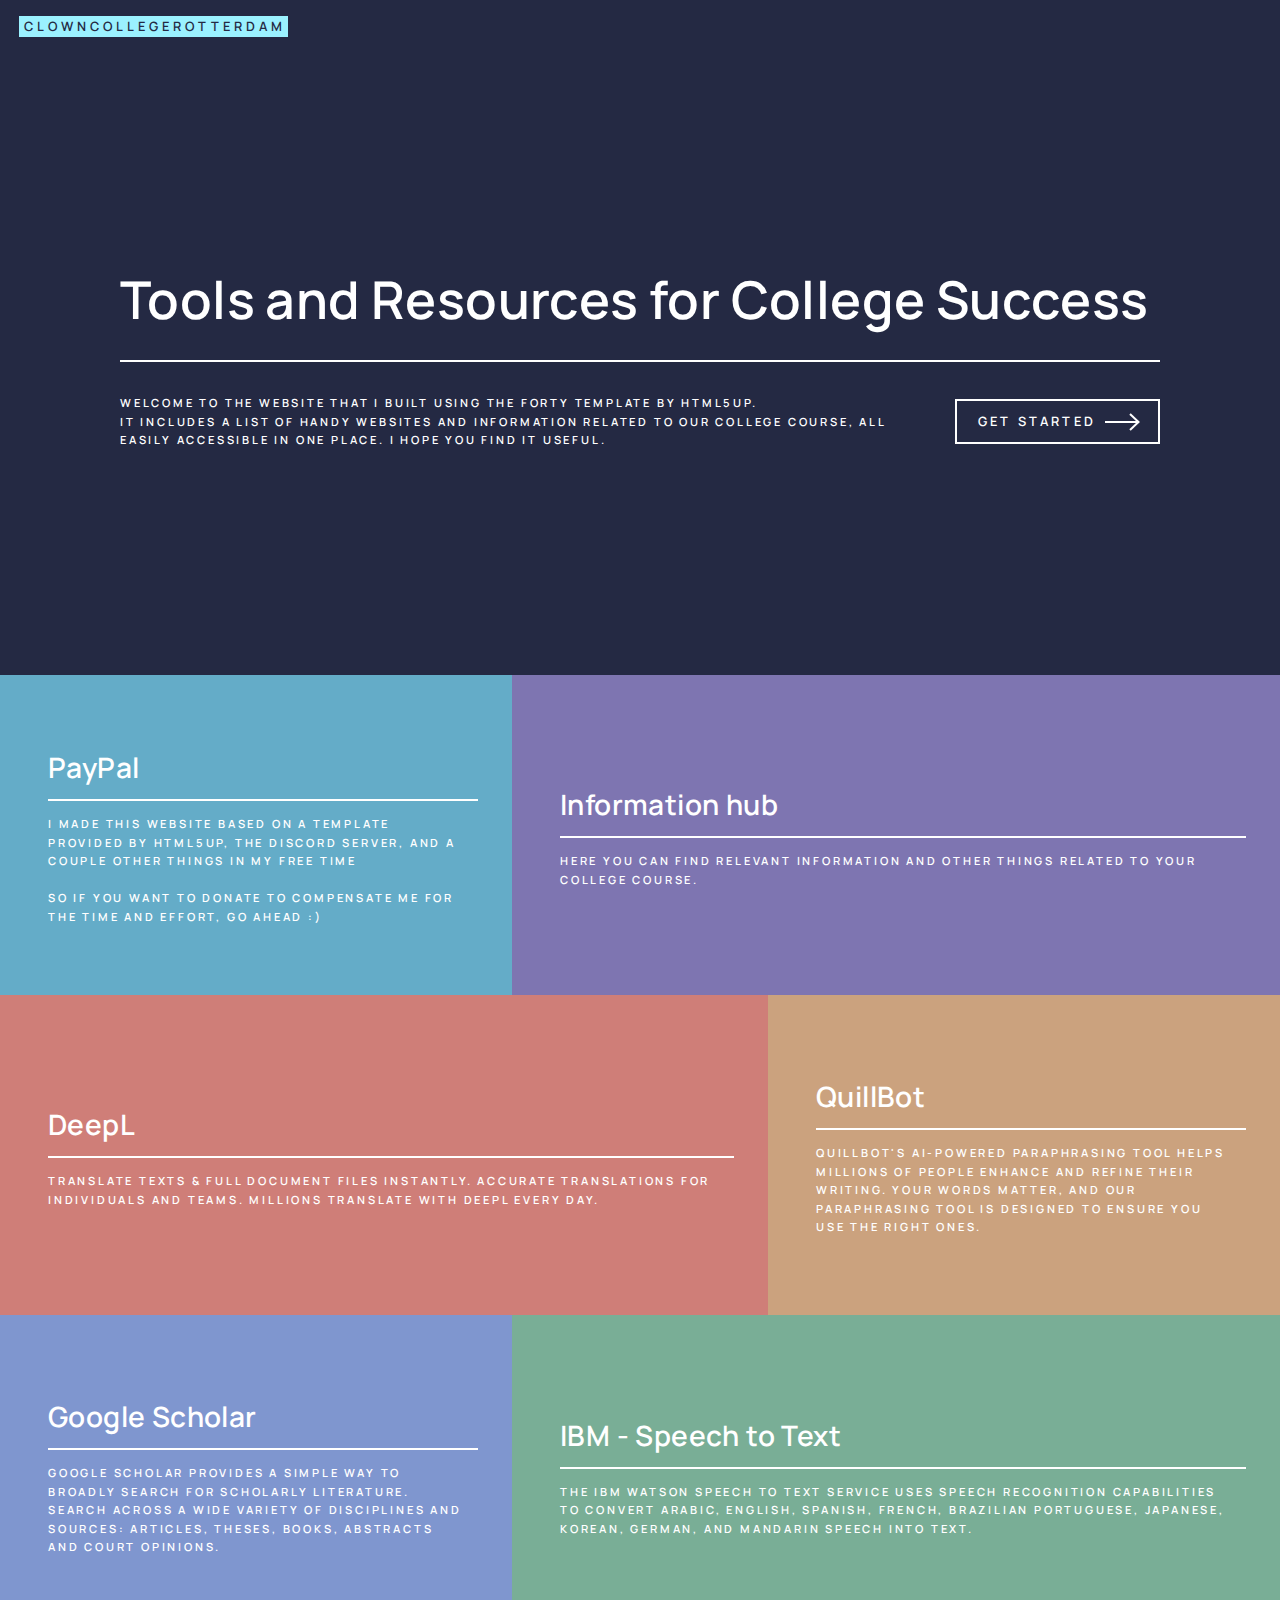
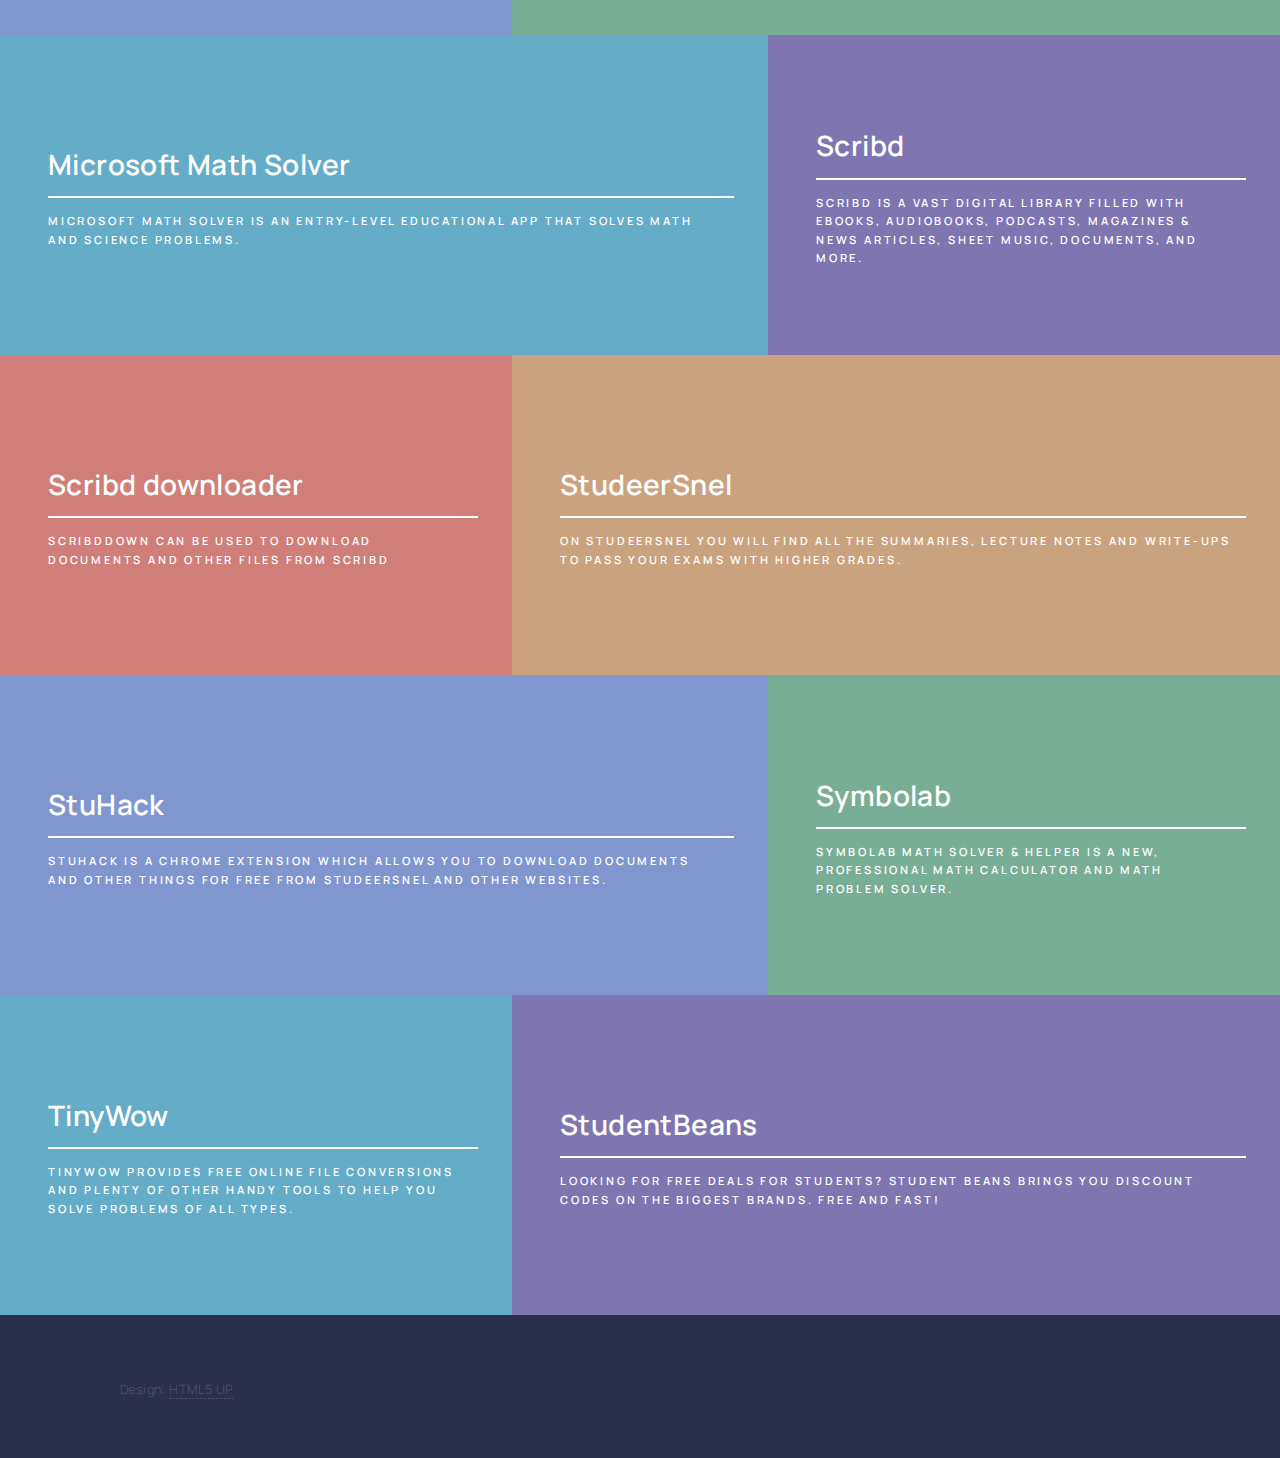
==== commit 7c0c3088: "Forty: Modified source to fit use case" ====
--- a/index.html
+++ b/index.html
@@ -1,215 +1,272 @@
-<!DOCTYPE HTML>
-<!--
-	Forty by HTML5 UP
-	html5up.net | @ajlkn
-	Free for personal and commercial use under the CCA 3.0 license (html5up.net/license)
--->
-<html>
-	<head>
-		<title>Forty by HTML5 UP</title>
-		<meta charset="utf-8" />
-		<meta name="viewport" content="width=device-width, initial-scale=1, user-scalable=no" />
-		<link rel="stylesheet" href="assets/css/main.css" />
-		<noscript><link rel="stylesheet" href="assets/css/noscript.css" /></noscript>
-	</head>
-	<body class="is-preload">
-
-		<!-- Wrapper -->
-			<div id="wrapper">
-
-				<!-- Header -->
-					<header id="header" class="alt">
-						<a href="index.html" class="logo"><strong>Forty</strong> <span>by HTML5 UP</span></a>
-						<nav>
-							<a href="#menu">Menu</a>
-						</nav>
-					</header>
-
-				<!-- Menu -->
-					<nav id="menu">
-						<ul class="links">
-							<li><a href="index.html">Home</a></li>
-							<li><a href="landing.html">Landing</a></li>
-							<li><a href="generic.html">Generic</a></li>
-							<li><a href="elements.html">Elements</a></li>
-						</ul>
-						<ul class="actions stacked">
-							<li><a href="#" class="button primary fit">Get Started</a></li>
-							<li><a href="#" class="button fit">Log In</a></li>
-						</ul>
-					</nav>
-
-				<!-- Banner -->
-					<section id="banner" class="major">
-						<div class="inner">
-							<header class="major">
-								<h1>Hi, my name is Forty</h1>
-							</header>
-							<div class="content">
-								<p>A responsive site template designed by HTML5 UP<br />
-								and released under the Creative Commons.</p>
-								<ul class="actions">
-									<li><a href="#one" class="button next scrolly">Get Started</a></li>
-								</ul>
-							</div>
-						</div>
-					</section>
-
-				<!-- Main -->
-					<div id="main">
-
-						<!-- One -->
-							<section id="one" class="tiles">
-								<article>
-									<span class="image">
-										<img src="images/pic01.jpg" alt="" />
-									</span>
-									<header class="major">
-										<h3><a href="landing.html" class="link">Aliquam</a></h3>
-										<p>Ipsum dolor sit amet</p>
-									</header>
-								</article>
-								<article>
-									<span class="image">
-										<img src="images/pic02.jpg" alt="" />
-									</span>
-									<header class="major">
-										<h3><a href="landing.html" class="link">Tempus</a></h3>
-										<p>feugiat amet tempus</p>
-									</header>
-								</article>
-								<article>
-									<span class="image">
-										<img src="images/pic03.jpg" alt="" />
-									</span>
-									<header class="major">
-										<h3><a href="landing.html" class="link">Magna</a></h3>
-										<p>Lorem etiam nullam</p>
-									</header>
-								</article>
-								<article>
-									<span class="image">
-										<img src="images/pic04.jpg" alt="" />
-									</span>
-									<header class="major">
-										<h3><a href="landing.html" class="link">Ipsum</a></h3>
-										<p>Nisl sed aliquam</p>
-									</header>
-								</article>
-								<article>
-									<span class="image">
-										<img src="images/pic05.jpg" alt="" />
-									</span>
-									<header class="major">
-										<h3><a href="landing.html" class="link">Consequat</a></h3>
-										<p>Ipsum dolor sit amet</p>
-									</header>
-								</article>
-								<article>
-									<span class="image">
-										<img src="images/pic06.jpg" alt="" />
-									</span>
-									<header class="major">
-										<h3><a href="landing.html" class="link">Etiam</a></h3>
-										<p>Feugiat amet tempus</p>
-									</header>
-								</article>
-							</section>
-
-						<!-- Two -->
-							<section id="two">
-								<div class="inner">
-									<header class="major">
-										<h2>Massa libero</h2>
-									</header>
-									<p>Nullam et orci eu lorem consequat tincidunt vivamus et sagittis libero. Mauris aliquet magna magna sed nunc rhoncus pharetra. Pellentesque condimentum sem. In efficitur ligula tate urna. Maecenas laoreet massa vel lacinia pellentesque lorem ipsum dolor. Nullam et orci eu lorem consequat tincidunt. Vivamus et sagittis libero. Mauris aliquet magna magna sed nunc rhoncus amet pharetra et feugiat tempus.</p>
-									<ul class="actions">
-										<li><a href="landing.html" class="button next">Get Started</a></li>
-									</ul>
-								</div>
-							</section>
-
-					</div>
-
-				<!-- Contact -->
-					<section id="contact">
-						<div class="inner">
-							<section>
-								<form method="post" action="#">
-									<div class="fields">
-										<div class="field half">
-											<label for="name">Name</label>
-											<input type="text" name="name" id="name" />
-										</div>
-										<div class="field half">
-											<label for="email">Email</label>
-											<input type="text" name="email" id="email" />
-										</div>
-										<div class="field">
-											<label for="message">Message</label>
-											<textarea name="message" id="message" rows="6"></textarea>
-										</div>
-									</div>
-									<ul class="actions">
-										<li><input type="submit" value="Send Message" class="primary" /></li>
-										<li><input type="reset" value="Clear" /></li>
-									</ul>
-								</form>
-							</section>
-							<section class="split">
-								<section>
-									<div class="contact-method">
-										<span class="icon solid alt fa-envelope"></span>
-										<h3>Email</h3>
-										<a href="#">information@untitled.tld</a>
-									</div>
-								</section>
-								<section>
-									<div class="contact-method">
-										<span class="icon solid alt fa-phone"></span>
-										<h3>Phone</h3>
-										<span>(000) 000-0000 x12387</span>
-									</div>
-								</section>
-								<section>
-									<div class="contact-method">
-										<span class="icon solid alt fa-home"></span>
-										<h3>Address</h3>
-										<span>1234 Somewhere Road #5432<br />
-										Nashville, TN 00000<br />
-										United States of America</span>
-									</div>
-								</section>
-							</section>
-						</div>
-					</section>
-
-				<!-- Footer -->
-					<footer id="footer">
-						<div class="inner">
-							<ul class="icons">
-								<li><a href="#" class="icon brands alt fa-twitter"><span class="label">Twitter</span></a></li>
-								<li><a href="#" class="icon brands alt fa-facebook-f"><span class="label">Facebook</span></a></li>
-								<li><a href="#" class="icon brands alt fa-instagram"><span class="label">Instagram</span></a></li>
-								<li><a href="#" class="icon brands alt fa-github"><span class="label">GitHub</span></a></li>
-								<li><a href="#" class="icon brands alt fa-linkedin-in"><span class="label">LinkedIn</span></a></li>
-							</ul>
-							<ul class="copyright">
-								<li>&copy; Untitled</li><li>Design: <a href="https://html5up.net">HTML5 UP</a></li>
-							</ul>
-						</div>
-					</footer>
-
-			</div>
-
-		<!-- Scripts -->
-			<script src="assets/js/jquery.min.js"></script>
-			<script src="assets/js/jquery.scrolly.min.js"></script>
-			<script src="assets/js/jquery.scrollex.min.js"></script>
-			<script src="assets/js/browser.min.js"></script>
-			<script src="assets/js/breakpoints.min.js"></script>
-			<script src="assets/js/util.js"></script>
-			<script src="assets/js/main.js"></script>
-
-	</body>
-</html>+<!DOCTYPE html>
+<!--
+        Forty by HTML5 UP
+        html5up.net | @ajlkn
+        Free for personal and commercial use under the CCA 3.0 license (html5up.net/license)
+-->
+<html>
+  <head>
+    <title>ClownCollegeRotterdam</title>
+    <meta charset="utf-8" />
+    <meta
+      name="viewport"
+      content="width=device-width, initial-scale=1, user-scalable=no"
+    />
+    <link rel="stylesheet" href="assets/css/main.css" />
+    <link
+      rel="apple-touch-icon"
+      sizes="180x180"
+      href="/assets/favicon/apple-touch-icon.png"
+    />
+    <link
+      rel="icon"
+      type="image/png"
+      sizes="32x32"
+      href="/assets/favicon/favicon-32x32.png"
+    />
+    <link
+      rel="icon"
+      type="image/png"
+      sizes="16x16"
+      href="/assets/favicon/favicon-16x16.png"
+    />
+    <link rel="manifest" href="/assets/favicon/site.webmanifest" />
+    <noscript>
+      <link rel="stylesheet" href="assets/css/noscript.css" />
+    </noscript>
+  </head>
+  <body class="is-preload">
+    <!-- Wrapper -->
+    <div id="wrapper">
+      <!-- Header -->
+      <header id="header" class="alt">
+        <a href="index.html" class="logo"
+          ><strong>ClownCollegeRotterdam</strong></a
+        >
+      </header>
+      <!-- Banner -->
+      <section id="banner" class="major">
+        <div class="inner">
+          <header class="major">
+            <h1>Tools and Resources for College Success</h1>
+          </header>
+          <div class="content">
+            <p>
+              Welcome to the website that I built using the Forty template by
+              HTML5up.<br />
+              It includes a list of handy websites and information related to
+              our college course, all easily accessible in one place. I hope you
+              find it useful.
+            </p>
+            <ul class="actions">
+              <li>
+                <a href="#one" class="button next scrolly">Get Started</a>
+              </li>
+            </ul>
+          </div>
+        </div>
+      </section>
+      <!-- Main -->
+      <div id="main">
+        <!-- One -->
+        <section id="one" class="tiles">
+          <article>
+            <header class="major">
+              <h3>
+                <a class="link" href="https://paypal.me/Lacia0chan">PayPal</a>
+              </h3>
+              <p>
+                I made this website based on a template provided by HTML5UP, the
+                discord server, and a couple other things in my free time<br />
+                <br />
+                so if you want to donate to compensate me for the time and
+                effort, go ahead :)
+              </p>
+            </header>
+          </article>
+          <article>
+            <header class="major">
+              <h3>
+                <a class="link" href="college-resources.html"
+                  >Information hub</a
+                >
+              </h3>
+              <p>
+                Here you can find relevant information and other things related
+                to your college course.
+              </p>
+            </header>
+          </article>
+          <article>
+            <header class="major">
+              <h3><a class="link" href="https://www.deepl.com/">DeepL</a></h3>
+              <p>
+                Translate texts & full document files instantly. Accurate
+                translations for individuals and Teams. Millions translate with
+                DeepL every day.
+              </p>
+            </header>
+          </article>
+          <article>
+            <header class="major">
+              <h3><a class="link" href="https://quillbot.com/">QuillBot</a></h3>
+              <p>
+                QuillBot's AI-powered paraphrasing tool helps millions of people
+                enhance and refine their writing. Your words matter, and our
+                paraphrasing tool is designed to ensure you use the right ones.
+              </p>
+            </header>
+          </article>
+          <article>
+            <header class="major">
+              <h3>
+                <a class="link" href="https://scholar.google.com/"
+                  >Google Scholar</a
+                >
+              </h3>
+              <p>
+                Google Scholar provides a simple way to broadly search for
+                scholarly literature. Search across a wide variety of
+                disciplines and sources: articles, theses, books, abstracts and
+                court opinions.
+              </p>
+            </header>
+          </article>
+          <article>
+            <header class="major">
+              <h3>
+                <a
+                  class="link"
+                  href="https://speech-to-text-demo.ng.bluemix.net/"
+                  >IBM - Speech to Text</a
+                >
+              </h3>
+              <p>
+                The IBM Watson Speech to Text service uses speech recognition
+                capabilities to convert Arabic, English, Spanish, French,
+                Brazilian Portuguese, Japanese, Korean, German, and Mandarin
+                speech into text.
+              </p>
+            </header>
+          </article>
+          <article>
+            <header class="major">
+              <h3>
+                <a class="link" href="https://math.microsoft.com/en"
+                  >Microsoft Math Solver</a
+                >
+              </h3>
+              <p>
+                Microsoft Math Solver is an entry-level educational app that
+                solves math and science problems.
+              </p>
+            </header>
+          </article>
+          <article>
+            <header class="major">
+              <h3>
+                <a class="link" href="https://www.scribd.com/search?query="
+                  >Scribd</a
+                >
+              </h3>
+              <p>
+                Scribd is a vast digital library filled with ebooks, audiobooks,
+                podcasts, magazines & news articles, sheet music, documents, and
+                more.
+              </p>
+            </header>
+          </article>
+          <article>
+            <header class="major">
+              <h3>
+                <a class="link" href="https://scribddown.com/"
+                  >Scribd downloader</a
+                >
+              </h3>
+              <p>
+                ScribdDown can be used to download documents and other files
+                from Scribd
+              </p>
+            </header>
+          </article>
+          <article>
+            <header class="major">
+              <h3>
+                <a class="link" href="https://www.studeersnel.nl/"
+                  >StudeerSnel</a
+                >
+              </h3>
+              <p>
+                On StudeerSnel you will find all the summaries, lecture notes
+                and write-ups to pass your exams with higher grades.
+              </p>
+            </header>
+          </article>
+          <article>
+            <header class="major">
+              <h3>
+                <a class="link" href="https://github.com/isanchop/stuhack"
+                  >StuHack</a
+                >
+              </h3>
+              <p>
+                StuHack is a Chrome extension which allows you to download
+                documents and other things for free from StudeerSnel and other
+                websites.
+              </p>
+            </header>
+          </article>
+          <article>
+            <header class="major">
+              <h3>
+                <a class="link" href="https://www.symbolab.com/">Symbolab</a>
+              </h3>
+              <p>
+                Symbolab Math Solver & Helper is a new, professional math
+                calculator and math problem solver.
+              </p>
+            </header>
+          </article>
+          <article>
+            <header class="major">
+              <h3><a class="link" href="https://tinywow.com/">TinyWow</a></h3>
+              <p>
+                TinyWow provides free online file conversions and plenty of
+                other handy tools to help you solve problems of all types.
+              </p>
+            </header>
+          </article>
+          <article>
+            <header class="major">
+              <h3>
+                <a class="link" href="https://www.studentbeans.com/nl"
+                  >StudentBeans</a
+                >
+              </h3>
+              <p>
+                Looking for free deals for students? Student Beans brings you
+                discount codes on the biggest brands. Free and fast!
+              </p>
+            </header>
+          </article>
+        </section>
+        <!-- Footer -->
+        <footer id="footer">
+          <div class="inner">
+            <ul class="copyright">
+              <li>Design: <a href="https://html5up.net">HTML5 UP</a></li>
+            </ul>
+          </div>
+        </footer>
+      </div>
+      <!-- Scripts -->
+      <script src="assets/js/jquery.min.js"></script>
+      <script src="assets/js/jquery.scrolly.min.js"></script>
+      <script src="assets/js/jquery.scrollex.min.js"></script>
+      <script src="assets/js/browser.min.js"></script>
+      <script src="assets/js/breakpoints.min.js"></script>
+      <script src="assets/js/util.js"></script>
+      <script src="assets/js/main.js"></script>
+    </div>
+  </body>
+</html>
--- a/assets/css/main.css
+++ b/assets/css/main.css
@@ -1,3952 +1,843 @@
-@import url(fontawesome-all.min.css);
-@import url("https://fonts.googleapis.com/css?family=Source+Sans+Pro:300,300italic,600,600italic");
-
-/*
-	Forty by HTML5 UP
-	html5up.net | @ajlkn
-	Free for personal and commercial use under the CCA 3.0 license (html5up.net/license)
-*/
-
-html, body, div, span, applet, object,
-iframe, h1, h2, h3, h4, h5, h6, p, blockquote,
-pre, a, abbr, acronym, address, big, cite,
-code, del, dfn, em, img, ins, kbd, q, s, samp,
-small, strike, strong, sub, sup, tt, var, b,
-u, i, center, dl, dt, dd, ol, ul, li, fieldset,
-form, label, legend, table, caption, tbody,
-tfoot, thead, tr, th, td, article, aside,
-canvas, details, embed, figure, figcaption,
-footer, header, hgroup, menu, nav, output, ruby,
-section, summary, time, mark, audio, video {
-	margin: 0;
-	padding: 0;
-	border: 0;
-	font-size: 100%;
-	font: inherit;
-	vertical-align: baseline;}
-
-article, aside, details, figcaption, figure,
-footer, header, hgroup, menu, nav, section {
-	display: block;}
+@import "https://fonts.googleapis.com/css?family=Manrope:300,300italic,600,600italic";
+
+a,
+article,
+body,
+div,
+footer,
+h1,
+h3,
+header,
+html,
+li,
+p,
+section,
+span,
+strong,
+ul {
+  margin: 0;
+  padding: 0;
+  border: 0;
+  font-size: 100%;
+  font: inherit;
+  vertical-align: baseline;
+}
+
+article,
+footer,
+header,
+section {
+  display: block;
+}
 
 body {
-	line-height: 1;
-}
-
-ol, ul {
-	list-style: none;
-}
-
-blockquote, q {
-	quotes: none;
-}
-
-	blockquote:before, blockquote:after, q:before, q:after {
-		content: '';
-		content: none;
-	}
-
-table {
-	border-collapse: collapse;
-	border-spacing: 0;
+  line-height: 1;
+}
+
+ul {
+  list-style: none;
 }
 
 body {
-	-webkit-text-size-adjust: none;
-}
-
-mark {
-	background-color: transparent;
-	color: inherit;
-}
-
-input::-moz-focus-inner {
-	border: 0;
-	padding: 0;
-}
-
-input, select, textarea {
-	-moz-appearance: none;
-	-webkit-appearance: none;
-	-ms-appearance: none;
-	appearance: none;
-}
-
-/* Basic */
-
-	@-ms-viewport {
-		width: device-width;
-	}
-
-	body {
-		-ms-overflow-style: scrollbar;
-	}
-
-	@media screen and (max-width: 480px) {
-
-		html, body {
-			min-width: 320px;
-		}
-
-	}
-
-	html {
-		box-sizing: border-box;
-	}
-
-	*, *:before, *:after {
-		box-sizing: inherit;
-	}
-
-	body {
-		background: #242943;
-	}
-
-		body.is-preload *, body.is-preload *:before, body.is-preload *:after {
-			-moz-animation: none !important;
-			-webkit-animation: none !important;
-			-ms-animation: none !important;
-			animation: none !important;
-			-moz-transition: none !important;
-			-webkit-transition: none !important;
-			-ms-transition: none !important;
-			transition: none !important;
-		}
-
-/* Type */
-
-	body, input, select, textarea {
-		color: #ffffff;
-		font-family: "Source Sans Pro", Helvetica, sans-serif;
-		font-size: 17pt;
-		font-weight: 300;
-		letter-spacing: 0.025em;
-		line-height: 1.65;
-	}
-
-		@media screen and (max-width: 1680px) {
-
-			body, input, select, textarea {
-				font-size: 14pt;
-			}
-
-		}
-
-		@media screen and (max-width: 1280px) {
-
-			body, input, select, textarea {
-				font-size: 12pt;
-			}
-
-		}
-
-		@media screen and (max-width: 360px) {
-
-			body, input, select, textarea {
-				font-size: 11pt;
-			}
-
-		}
-
-	a {
-		-moz-transition: color 0.2s ease-in-out, border-bottom-color 0.2s ease-in-out;
-		-webkit-transition: color 0.2s ease-in-out, border-bottom-color 0.2s ease-in-out;
-		-ms-transition: color 0.2s ease-in-out, border-bottom-color 0.2s ease-in-out;
-		transition: color 0.2s ease-in-out, border-bottom-color 0.2s ease-in-out;
-		border-bottom: dotted 1px;
-		color: inherit;
-		text-decoration: none;
-	}
-
-		a:hover {
-			border-bottom-color: transparent;
-			color: #9bf1ff !important;
-		}
-
-		a:active {
-			color: #53e3fb !important;
-		}
-
-	strong, b {
-		color: #ffffff;
-		font-weight: 600;
-	}
-
-	em, i {
-		font-style: italic;
-	}
-
-	p {
-		margin: 0 0 2em 0;
-	}
-
-	h1, h2, h3, h4, h5, h6 {
-		color: #ffffff;
-		font-weight: 600;
-		line-height: 1.65;
-		margin: 0 0 1em 0;
-	}
-
-		h1 a, h2 a, h3 a, h4 a, h5 a, h6 a {
-			color: inherit;
-			border-bottom: 0;
-		}
-
-	h1 {
-		font-size: 2.5em;
-	}
-
-	h2 {
-		font-size: 1.75em;
-	}
-
-	h3 {
-		font-size: 1.35em;
-	}
-
-	h4 {
-		font-size: 1.1em;
-	}
-
-	h5 {
-		font-size: 0.9em;
-	}
-
-	h6 {
-		font-size: 0.7em;
-	}
-
-	@media screen and (max-width: 736px) {
-
-		h1 {
-			font-size: 2em;
-		}
-
-		h2 {
-			font-size: 1.5em;
-		}
-
-		h3 {
-			font-size: 1.25em;
-		}
-
-	}
-
-	sub {
-		font-size: 0.8em;
-		position: relative;
-		top: 0.5em;
-	}
-
-	sup {
-		font-size: 0.8em;
-		position: relative;
-		top: -0.5em;
-	}
-
-	blockquote {
-		border-left: solid 4px rgba(212, 212, 255, 0.1);
-		font-style: italic;
-		margin: 0 0 2em 0;
-		padding: 0.5em 0 0.5em 2em;
-	}
-
-	code {
-		background: rgba(212, 212, 255, 0.035);
-		font-family: "Courier New", monospace;
-		font-size: 0.9em;
-		margin: 0 0.25em;
-		padding: 0.25em 0.65em;
-	}
-
-	pre {
-		-webkit-overflow-scrolling: touch;
-		font-family: "Courier New", monospace;
-		font-size: 0.9em;
-		margin: 0 0 2em 0;
-	}
-
-		pre code {
-			display: block;
-			line-height: 1.75;
-			padding: 1em 1.5em;
-			overflow-x: auto;
-		}
-
-	hr {
-		border: 0;
-		border-bottom: solid 1px rgba(212, 212, 255, 0.1);
-		margin: 2em 0;
-	}
-
-		hr.major {
-			margin: 3em 0;
-		}
-
-	.align-left {
-		text-align: left;
-	}
-
-	.align-center {
-		text-align: center;
-	}
-
-	.align-right {
-		text-align: right;
-	}
-
-/* Row */
-
-	.row {
-		display: flex;
-		flex-wrap: wrap;
-		box-sizing: border-box;
-		align-items: stretch;
-	}
-
-		.row > * {
-			box-sizing: border-box;
-		}
-
-		.row.gtr-uniform > * > :last-child {
-			margin-bottom: 0;
-		}
-
-		.row.aln-left {
-			justify-content: flex-start;
-		}
-
-		.row.aln-center {
-			justify-content: center;
-		}
-
-		.row.aln-right {
-			justify-content: flex-end;
-		}
-
-		.row.aln-top {
-			align-items: flex-start;
-		}
-
-		.row.aln-middle {
-			align-items: center;
-		}
-
-		.row.aln-bottom {
-			align-items: flex-end;
-		}
-
-		.row > .imp {
-			order: -1;
-		}
-
-		.row > .col-1 {
-			width: 8.33333%;
-		}
-
-		.row > .off-1 {
-			margin-left: 8.33333%;
-		}
-
-		.row > .col-2 {
-			width: 16.66667%;
-		}
-
-		.row > .off-2 {
-			margin-left: 16.66667%;
-		}
-
-		.row > .col-3 {
-			width: 25%;
-		}
-
-		.row > .off-3 {
-			margin-left: 25%;
-		}
-
-		.row > .col-4 {
-			width: 33.33333%;
-		}
-
-		.row > .off-4 {
-			margin-left: 33.33333%;
-		}
-
-		.row > .col-5 {
-			width: 41.66667%;
-		}
-
-		.row > .off-5 {
-			margin-left: 41.66667%;
-		}
-
-		.row > .col-6 {
-			width: 50%;
-		}
-
-		.row > .off-6 {
-			margin-left: 50%;
-		}
-
-		.row > .col-7 {
-			width: 58.33333%;
-		}
-
-		.row > .off-7 {
-			margin-left: 58.33333%;
-		}
-
-		.row > .col-8 {
-			width: 66.66667%;
-		}
-
-		.row > .off-8 {
-			margin-left: 66.66667%;
-		}
-
-		.row > .col-9 {
-			width: 75%;
-		}
-
-		.row > .off-9 {
-			margin-left: 75%;
-		}
-
-		.row > .col-10 {
-			width: 83.33333%;
-		}
-
-		.row > .off-10 {
-			margin-left: 83.33333%;
-		}
-
-		.row > .col-11 {
-			width: 91.66667%;
-		}
-
-		.row > .off-11 {
-			margin-left: 91.66667%;
-		}
-
-		.row > .col-12 {
-			width: 100%;
-		}
-
-		.row > .off-12 {
-			margin-left: 100%;
-		}
-
-		.row.gtr-0 {
-			margin-top: 0;
-			margin-left: 0em;
-		}
-
-			.row.gtr-0 > * {
-				padding: 0 0 0 0em;
-			}
-
-			.row.gtr-0.gtr-uniform {
-				margin-top: 0em;
-			}
-
-				.row.gtr-0.gtr-uniform > * {
-					padding-top: 0em;
-				}
-
-		.row.gtr-25 {
-			margin-top: 0;
-			margin-left: -0.5em;
-		}
-
-			.row.gtr-25 > * {
-				padding: 0 0 0 0.5em;
-			}
-
-			.row.gtr-25.gtr-uniform {
-				margin-top: -0.5em;
-			}
-
-				.row.gtr-25.gtr-uniform > * {
-					padding-top: 0.5em;
-				}
-
-		.row.gtr-50 {
-			margin-top: 0;
-			margin-left: -1em;
-		}
-
-			.row.gtr-50 > * {
-				padding: 0 0 0 1em;
-			}
-
-			.row.gtr-50.gtr-uniform {
-				margin-top: -1em;
-			}
-
-				.row.gtr-50.gtr-uniform > * {
-					padding-top: 1em;
-				}
-
-		.row {
-			margin-top: 0;
-			margin-left: -2em;
-		}
-
-			.row > * {
-				padding: 0 0 0 2em;
-			}
-
-			.row.gtr-uniform {
-				margin-top: -2em;
-			}
-
-				.row.gtr-uniform > * {
-					padding-top: 2em;
-				}
-
-		.row.gtr-150 {
-			margin-top: 0;
-			margin-left: -3em;
-		}
-
-			.row.gtr-150 > * {
-				padding: 0 0 0 3em;
-			}
-
-			.row.gtr-150.gtr-uniform {
-				margin-top: -3em;
-			}
-
-				.row.gtr-150.gtr-uniform > * {
-					padding-top: 3em;
-				}
-
-		.row.gtr-200 {
-			margin-top: 0;
-			margin-left: -4em;
-		}
-
-			.row.gtr-200 > * {
-				padding: 0 0 0 4em;
-			}
-
-			.row.gtr-200.gtr-uniform {
-				margin-top: -4em;
-			}
-
-				.row.gtr-200.gtr-uniform > * {
-					padding-top: 4em;
-				}
-
-		@media screen and (max-width: 1680px) {
-
-			.row {
-				display: flex;
-				flex-wrap: wrap;
-				box-sizing: border-box;
-				align-items: stretch;
-			}
-
-				.row > * {
-					box-sizing: border-box;
-				}
-
-				.row.gtr-uniform > * > :last-child {
-					margin-bottom: 0;
-				}
-
-				.row.aln-left {
-					justify-content: flex-start;
-				}
-
-				.row.aln-center {
-					justify-content: center;
-				}
-
-				.row.aln-right {
-					justify-content: flex-end;
-				}
-
-				.row.aln-top {
-					align-items: flex-start;
-				}
-
-				.row.aln-middle {
-					align-items: center;
-				}
-
-				.row.aln-bottom {
-					align-items: flex-end;
-				}
-
-				.row > .imp-xlarge {
-					order: -1;
-				}
-
-				.row > .col-1-xlarge {
-					width: 8.33333%;
-				}
-
-				.row > .off-1-xlarge {
-					margin-left: 8.33333%;
-				}
-
-				.row > .col-2-xlarge {
-					width: 16.66667%;
-				}
-
-				.row > .off-2-xlarge {
-					margin-left: 16.66667%;
-				}
-
-				.row > .col-3-xlarge {
-					width: 25%;
-				}
-
-				.row > .off-3-xlarge {
-					margin-left: 25%;
-				}
-
-				.row > .col-4-xlarge {
-					width: 33.33333%;
-				}
-
-				.row > .off-4-xlarge {
-					margin-left: 33.33333%;
-				}
-
-				.row > .col-5-xlarge {
-					width: 41.66667%;
-				}
-
-				.row > .off-5-xlarge {
-					margin-left: 41.66667%;
-				}
-
-				.row > .col-6-xlarge {
-					width: 50%;
-				}
-
-				.row > .off-6-xlarge {
-					margin-left: 50%;
-				}
-
-				.row > .col-7-xlarge {
-					width: 58.33333%;
-				}
-
-				.row > .off-7-xlarge {
-					margin-left: 58.33333%;
-				}
-
-				.row > .col-8-xlarge {
-					width: 66.66667%;
-				}
-
-				.row > .off-8-xlarge {
-					margin-left: 66.66667%;
-				}
-
-				.row > .col-9-xlarge {
-					width: 75%;
-				}
-
-				.row > .off-9-xlarge {
-					margin-left: 75%;
-				}
-
-				.row > .col-10-xlarge {
-					width: 83.33333%;
-				}
-
-				.row > .off-10-xlarge {
-					margin-left: 83.33333%;
-				}
-
-				.row > .col-11-xlarge {
-					width: 91.66667%;
-				}
-
-				.row > .off-11-xlarge {
-					margin-left: 91.66667%;
-				}
-
-				.row > .col-12-xlarge {
-					width: 100%;
-				}
-
-				.row > .off-12-xlarge {
-					margin-left: 100%;
-				}
-
-				.row.gtr-0 {
-					margin-top: 0;
-					margin-left: 0em;
-				}
-
-					.row.gtr-0 > * {
-						padding: 0 0 0 0em;
-					}
-
-					.row.gtr-0.gtr-uniform {
-						margin-top: 0em;
-					}
-
-						.row.gtr-0.gtr-uniform > * {
-							padding-top: 0em;
-						}
-
-				.row.gtr-25 {
-					margin-top: 0;
-					margin-left: -0.5em;
-				}
-
-					.row.gtr-25 > * {
-						padding: 0 0 0 0.5em;
-					}
-
-					.row.gtr-25.gtr-uniform {
-						margin-top: -0.5em;
-					}
-
-						.row.gtr-25.gtr-uniform > * {
-							padding-top: 0.5em;
-						}
-
-				.row.gtr-50 {
-					margin-top: 0;
-					margin-left: -1em;
-				}
-
-					.row.gtr-50 > * {
-						padding: 0 0 0 1em;
-					}
-
-					.row.gtr-50.gtr-uniform {
-						margin-top: -1em;
-					}
-
-						.row.gtr-50.gtr-uniform > * {
-							padding-top: 1em;
-						}
-
-				.row {
-					margin-top: 0;
-					margin-left: -2em;
-				}
-
-					.row > * {
-						padding: 0 0 0 2em;
-					}
-
-					.row.gtr-uniform {
-						margin-top: -2em;
-					}
-
-						.row.gtr-uniform > * {
-							padding-top: 2em;
-						}
-
-				.row.gtr-150 {
-					margin-top: 0;
-					margin-left: -3em;
-				}
-
-					.row.gtr-150 > * {
-						padding: 0 0 0 3em;
-					}
-
-					.row.gtr-150.gtr-uniform {
-						margin-top: -3em;
-					}
-
-						.row.gtr-150.gtr-uniform > * {
-							padding-top: 3em;
-						}
-
-				.row.gtr-200 {
-					margin-top: 0;
-					margin-left: -4em;
-				}
-
-					.row.gtr-200 > * {
-						padding: 0 0 0 4em;
-					}
-
-					.row.gtr-200.gtr-uniform {
-						margin-top: -4em;
-					}
-
-						.row.gtr-200.gtr-uniform > * {
-							padding-top: 4em;
-						}
-
-		}
-
-		@media screen and (max-width: 1280px) {
-
-			.row {
-				display: flex;
-				flex-wrap: wrap;
-				box-sizing: border-box;
-				align-items: stretch;
-			}
-
-				.row > * {
-					box-sizing: border-box;
-				}
-
-				.row.gtr-uniform > * > :last-child {
-					margin-bottom: 0;
-				}
-
-				.row.aln-left {
-					justify-content: flex-start;
-				}
-
-				.row.aln-center {
-					justify-content: center;
-				}
-
-				.row.aln-right {
-					justify-content: flex-end;
-				}
-
-				.row.aln-top {
-					align-items: flex-start;
-				}
-
-				.row.aln-middle {
-					align-items: center;
-				}
-
-				.row.aln-bottom {
-					align-items: flex-end;
-				}
-
-				.row > .imp-large {
-					order: -1;
-				}
-
-				.row > .col-1-large {
-					width: 8.33333%;
-				}
-
-				.row > .off-1-large {
-					margin-left: 8.33333%;
-				}
-
-				.row > .col-2-large {
-					width: 16.66667%;
-				}
-
-				.row > .off-2-large {
-					margin-left: 16.66667%;
-				}
-
-				.row > .col-3-large {
-					width: 25%;
-				}
-
-				.row > .off-3-large {
-					margin-left: 25%;
-				}
-
-				.row > .col-4-large {
-					width: 33.33333%;
-				}
-
-				.row > .off-4-large {
-					margin-left: 33.33333%;
-				}
-
-				.row > .col-5-large {
-					width: 41.66667%;
-				}
-
-				.row > .off-5-large {
-					margin-left: 41.66667%;
-				}
-
-				.row > .col-6-large {
-					width: 50%;
-				}
-
-				.row > .off-6-large {
-					margin-left: 50%;
-				}
-
-				.row > .col-7-large {
-					width: 58.33333%;
-				}
-
-				.row > .off-7-large {
-					margin-left: 58.33333%;
-				}
-
-				.row > .col-8-large {
-					width: 66.66667%;
-				}
-
-				.row > .off-8-large {
-					margin-left: 66.66667%;
-				}
-
-				.row > .col-9-large {
-					width: 75%;
-				}
-
-				.row > .off-9-large {
-					margin-left: 75%;
-				}
-
-				.row > .col-10-large {
-					width: 83.33333%;
-				}
-
-				.row > .off-10-large {
-					margin-left: 83.33333%;
-				}
-
-				.row > .col-11-large {
-					width: 91.66667%;
-				}
-
-				.row > .off-11-large {
-					margin-left: 91.66667%;
-				}
-
-				.row > .col-12-large {
-					width: 100%;
-				}
-
-				.row > .off-12-large {
-					margin-left: 100%;
-				}
-
-				.row.gtr-0 {
-					margin-top: 0;
-					margin-left: 0em;
-				}
-
-					.row.gtr-0 > * {
-						padding: 0 0 0 0em;
-					}
-
-					.row.gtr-0.gtr-uniform {
-						margin-top: 0em;
-					}
-
-						.row.gtr-0.gtr-uniform > * {
-							padding-top: 0em;
-						}
-
-				.row.gtr-25 {
-					margin-top: 0;
-					margin-left: -0.375em;
-				}
-
-					.row.gtr-25 > * {
-						padding: 0 0 0 0.375em;
-					}
-
-					.row.gtr-25.gtr-uniform {
-						margin-top: -0.375em;
-					}
-
-						.row.gtr-25.gtr-uniform > * {
-							padding-top: 0.375em;
-						}
-
-				.row.gtr-50 {
-					margin-top: 0;
-					margin-left: -0.75em;
-				}
-
-					.row.gtr-50 > * {
-						padding: 0 0 0 0.75em;
-					}
-
-					.row.gtr-50.gtr-uniform {
-						margin-top: -0.75em;
-					}
-
-						.row.gtr-50.gtr-uniform > * {
-							padding-top: 0.75em;
-						}
-
-				.row {
-					margin-top: 0;
-					margin-left: -1.5em;
-				}
-
-					.row > * {
-						padding: 0 0 0 1.5em;
-					}
-
-					.row.gtr-uniform {
-						margin-top: -1.5em;
-					}
-
-						.row.gtr-uniform > * {
-							padding-top: 1.5em;
-						}
-
-				.row.gtr-150 {
-					margin-top: 0;
-					margin-left: -2.25em;
-				}
-
-					.row.gtr-150 > * {
-						padding: 0 0 0 2.25em;
-					}
-
-					.row.gtr-150.gtr-uniform {
-						margin-top: -2.25em;
-					}
-
-						.row.gtr-150.gtr-uniform > * {
-							padding-top: 2.25em;
-						}
-
-				.row.gtr-200 {
-					margin-top: 0;
-					margin-left: -3em;
-				}
-
-					.row.gtr-200 > * {
-						padding: 0 0 0 3em;
-					}
-
-					.row.gtr-200.gtr-uniform {
-						margin-top: -3em;
-					}
-
-						.row.gtr-200.gtr-uniform > * {
-							padding-top: 3em;
-						}
-
-		}
-
-		@media screen and (max-width: 980px) {
-
-			.row {
-				display: flex;
-				flex-wrap: wrap;
-				box-sizing: border-box;
-				align-items: stretch;
-			}
-
-				.row > * {
-					box-sizing: border-box;
-				}
-
-				.row.gtr-uniform > * > :last-child {
-					margin-bottom: 0;
-				}
-
-				.row.aln-left {
-					justify-content: flex-start;
-				}
-
-				.row.aln-center {
-					justify-content: center;
-				}
-
-				.row.aln-right {
-					justify-content: flex-end;
-				}
-
-				.row.aln-top {
-					align-items: flex-start;
-				}
-
-				.row.aln-middle {
-					align-items: center;
-				}
-
-				.row.aln-bottom {
-					align-items: flex-end;
-				}
-
-				.row > .imp-medium {
-					order: -1;
-				}
-
-				.row > .col-1-medium {
-					width: 8.33333%;
-				}
-
-				.row > .off-1-medium {
-					margin-left: 8.33333%;
-				}
-
-				.row > .col-2-medium {
-					width: 16.66667%;
-				}
-
-				.row > .off-2-medium {
-					margin-left: 16.66667%;
-				}
-
-				.row > .col-3-medium {
-					width: 25%;
-				}
-
-				.row > .off-3-medium {
-					margin-left: 25%;
-				}
-
-				.row > .col-4-medium {
-					width: 33.33333%;
-				}
-
-				.row > .off-4-medium {
-					margin-left: 33.33333%;
-				}
-
-				.row > .col-5-medium {
-					width: 41.66667%;
-				}
-
-				.row > .off-5-medium {
-					margin-left: 41.66667%;
-				}
-
-				.row > .col-6-medium {
-					width: 50%;
-				}
-
-				.row > .off-6-medium {
-					margin-left: 50%;
-				}
-
-				.row > .col-7-medium {
-					width: 58.33333%;
-				}
-
-				.row > .off-7-medium {
-					margin-left: 58.33333%;
-				}
-
-				.row > .col-8-medium {
-					width: 66.66667%;
-				}
-
-				.row > .off-8-medium {
-					margin-left: 66.66667%;
-				}
-
-				.row > .col-9-medium {
-					width: 75%;
-				}
-
-				.row > .off-9-medium {
-					margin-left: 75%;
-				}
-
-				.row > .col-10-medium {
-					width: 83.33333%;
-				}
-
-				.row > .off-10-medium {
-					margin-left: 83.33333%;
-				}
-
-				.row > .col-11-medium {
-					width: 91.66667%;
-				}
-
-				.row > .off-11-medium {
-					margin-left: 91.66667%;
-				}
-
-				.row > .col-12-medium {
-					width: 100%;
-				}
-
-				.row > .off-12-medium {
-					margin-left: 100%;
-				}
-
-				.row.gtr-0 {
-					margin-top: 0;
-					margin-left: 0em;
-				}
-
-					.row.gtr-0 > * {
-						padding: 0 0 0 0em;
-					}
-
-					.row.gtr-0.gtr-uniform {
-						margin-top: 0em;
-					}
-
-						.row.gtr-0.gtr-uniform > * {
-							padding-top: 0em;
-						}
-
-				.row.gtr-25 {
-					margin-top: 0;
-					margin-left: -0.375em;
-				}
-
-					.row.gtr-25 > * {
-						padding: 0 0 0 0.375em;
-					}
-
-					.row.gtr-25.gtr-uniform {
-						margin-top: -0.375em;
-					}
-
-						.row.gtr-25.gtr-uniform > * {
-							padding-top: 0.375em;
-						}
-
-				.row.gtr-50 {
-					margin-top: 0;
-					margin-left: -0.75em;
-				}
-
-					.row.gtr-50 > * {
-						padding: 0 0 0 0.75em;
-					}
-
-					.row.gtr-50.gtr-uniform {
-						margin-top: -0.75em;
-					}
-
-						.row.gtr-50.gtr-uniform > * {
-							padding-top: 0.75em;
-						}
-
-				.row {
-					margin-top: 0;
-					margin-left: -1.5em;
-				}
-
-					.row > * {
-						padding: 0 0 0 1.5em;
-					}
-
-					.row.gtr-uniform {
-						margin-top: -1.5em;
-					}
-
-						.row.gtr-uniform > * {
-							padding-top: 1.5em;
-						}
-
-				.row.gtr-150 {
-					margin-top: 0;
-					margin-left: -2.25em;
-				}
-
-					.row.gtr-150 > * {
-						padding: 0 0 0 2.25em;
-					}
-
-					.row.gtr-150.gtr-uniform {
-						margin-top: -2.25em;
-					}
-
-						.row.gtr-150.gtr-uniform > * {
-							padding-top: 2.25em;
-						}
-
-				.row.gtr-200 {
-					margin-top: 0;
-					margin-left: -3em;
-				}
-
-					.row.gtr-200 > * {
-						padding: 0 0 0 3em;
-					}
-
-					.row.gtr-200.gtr-uniform {
-						margin-top: -3em;
-					}
-
-						.row.gtr-200.gtr-uniform > * {
-							padding-top: 3em;
-						}
-
-		}
-
-		@media screen and (max-width: 736px) {
-
-			.row {
-				display: flex;
-				flex-wrap: wrap;
-				box-sizing: border-box;
-				align-items: stretch;
-			}
-
-				.row > * {
-					box-sizing: border-box;
-				}
-
-				.row.gtr-uniform > * > :last-child {
-					margin-bottom: 0;
-				}
-
-				.row.aln-left {
-					justify-content: flex-start;
-				}
-
-				.row.aln-center {
-					justify-content: center;
-				}
-
-				.row.aln-right {
-					justify-content: flex-end;
-				}
-
-				.row.aln-top {
-					align-items: flex-start;
-				}
-
-				.row.aln-middle {
-					align-items: center;
-				}
-
-				.row.aln-bottom {
-					align-items: flex-end;
-				}
-
-				.row > .imp-small {
-					order: -1;
-				}
-
-				.row > .col-1-small {
-					width: 8.33333%;
-				}
-
-				.row > .off-1-small {
-					margin-left: 8.33333%;
-				}
-
-				.row > .col-2-small {
-					width: 16.66667%;
-				}
-
-				.row > .off-2-small {
-					margin-left: 16.66667%;
-				}
-
-				.row > .col-3-small {
-					width: 25%;
-				}
-
-				.row > .off-3-small {
-					margin-left: 25%;
-				}
-
-				.row > .col-4-small {
-					width: 33.33333%;
-				}
-
-				.row > .off-4-small {
-					margin-left: 33.33333%;
-				}
-
-				.row > .col-5-small {
-					width: 41.66667%;
-				}
-
-				.row > .off-5-small {
-					margin-left: 41.66667%;
-				}
-
-				.row > .col-6-small {
-					width: 50%;
-				}
-
-				.row > .off-6-small {
-					margin-left: 50%;
-				}
-
-				.row > .col-7-small {
-					width: 58.33333%;
-				}
-
-				.row > .off-7-small {
-					margin-left: 58.33333%;
-				}
-
-				.row > .col-8-small {
-					width: 66.66667%;
-				}
-
-				.row > .off-8-small {
-					margin-left: 66.66667%;
-				}
-
-				.row > .col-9-small {
-					width: 75%;
-				}
-
-				.row > .off-9-small {
-					margin-left: 75%;
-				}
-
-				.row > .col-10-small {
-					width: 83.33333%;
-				}
-
-				.row > .off-10-small {
-					margin-left: 83.33333%;
-				}
-
-				.row > .col-11-small {
-					width: 91.66667%;
-				}
-
-				.row > .off-11-small {
-					margin-left: 91.66667%;
-				}
-
-				.row > .col-12-small {
-					width: 100%;
-				}
-
-				.row > .off-12-small {
-					margin-left: 100%;
-				}
-
-				.row.gtr-0 {
-					margin-top: 0;
-					margin-left: 0em;
-				}
-
-					.row.gtr-0 > * {
-						padding: 0 0 0 0em;
-					}
-
-					.row.gtr-0.gtr-uniform {
-						margin-top: 0em;
-					}
-
-						.row.gtr-0.gtr-uniform > * {
-							padding-top: 0em;
-						}
-
-				.row.gtr-25 {
-					margin-top: 0;
-					margin-left: -0.3125em;
-				}
-
-					.row.gtr-25 > * {
-						padding: 0 0 0 0.3125em;
-					}
-
-					.row.gtr-25.gtr-uniform {
-						margin-top: -0.3125em;
-					}
-
-						.row.gtr-25.gtr-uniform > * {
-							padding-top: 0.3125em;
-						}
-
-				.row.gtr-50 {
-					margin-top: 0;
-					margin-left: -0.625em;
-				}
-
-					.row.gtr-50 > * {
-						padding: 0 0 0 0.625em;
-					}
-
-					.row.gtr-50.gtr-uniform {
-						margin-top: -0.625em;
-					}
-
-						.row.gtr-50.gtr-uniform > * {
-							padding-top: 0.625em;
-						}
-
-				.row {
-					margin-top: 0;
-					margin-left: -1.25em;
-				}
-
-					.row > * {
-						padding: 0 0 0 1.25em;
-					}
-
-					.row.gtr-uniform {
-						margin-top: -1.25em;
-					}
-
-						.row.gtr-uniform > * {
-							padding-top: 1.25em;
-						}
-
-				.row.gtr-150 {
-					margin-top: 0;
-					margin-left: -1.875em;
-				}
-
-					.row.gtr-150 > * {
-						padding: 0 0 0 1.875em;
-					}
-
-					.row.gtr-150.gtr-uniform {
-						margin-top: -1.875em;
-					}
-
-						.row.gtr-150.gtr-uniform > * {
-							padding-top: 1.875em;
-						}
-
-				.row.gtr-200 {
-					margin-top: 0;
-					margin-left: -2.5em;
-				}
-
-					.row.gtr-200 > * {
-						padding: 0 0 0 2.5em;
-					}
-
-					.row.gtr-200.gtr-uniform {
-						margin-top: -2.5em;
-					}
-
-						.row.gtr-200.gtr-uniform > * {
-							padding-top: 2.5em;
-						}
-
-		}
-
-		@media screen and (max-width: 480px) {
-
-			.row {
-				display: flex;
-				flex-wrap: wrap;
-				box-sizing: border-box;
-				align-items: stretch;
-			}
-
-				.row > * {
-					box-sizing: border-box;
-				}
-
-				.row.gtr-uniform > * > :last-child {
-					margin-bottom: 0;
-				}
-
-				.row.aln-left {
-					justify-content: flex-start;
-				}
-
-				.row.aln-center {
-					justify-content: center;
-				}
-
-				.row.aln-right {
-					justify-content: flex-end;
-				}
-
-				.row.aln-top {
-					align-items: flex-start;
-				}
-
-				.row.aln-middle {
-					align-items: center;
-				}
-
-				.row.aln-bottom {
-					align-items: flex-end;
-				}
-
-				.row > .imp-xsmall {
-					order: -1;
-				}
-
-				.row > .col-1-xsmall {
-					width: 8.33333%;
-				}
-
-				.row > .off-1-xsmall {
-					margin-left: 8.33333%;
-				}
-
-				.row > .col-2-xsmall {
-					width: 16.66667%;
-				}
-
-				.row > .off-2-xsmall {
-					margin-left: 16.66667%;
-				}
-
-				.row > .col-3-xsmall {
-					width: 25%;
-				}
-
-				.row > .off-3-xsmall {
-					margin-left: 25%;
-				}
-
-				.row > .col-4-xsmall {
-					width: 33.33333%;
-				}
-
-				.row > .off-4-xsmall {
-					margin-left: 33.33333%;
-				}
-
-				.row > .col-5-xsmall {
-					width: 41.66667%;
-				}
-
-				.row > .off-5-xsmall {
-					margin-left: 41.66667%;
-				}
-
-				.row > .col-6-xsmall {
-					width: 50%;
-				}
-
-				.row > .off-6-xsmall {
-					margin-left: 50%;
-				}
-
-				.row > .col-7-xsmall {
-					width: 58.33333%;
-				}
-
-				.row > .off-7-xsmall {
-					margin-left: 58.33333%;
-				}
-
-				.row > .col-8-xsmall {
-					width: 66.66667%;
-				}
-
-				.row > .off-8-xsmall {
-					margin-left: 66.66667%;
-				}
-
-				.row > .col-9-xsmall {
-					width: 75%;
-				}
-
-				.row > .off-9-xsmall {
-					margin-left: 75%;
-				}
-
-				.row > .col-10-xsmall {
-					width: 83.33333%;
-				}
-
-				.row > .off-10-xsmall {
-					margin-left: 83.33333%;
-				}
-
-				.row > .col-11-xsmall {
-					width: 91.66667%;
-				}
-
-				.row > .off-11-xsmall {
-					margin-left: 91.66667%;
-				}
-
-				.row > .col-12-xsmall {
-					width: 100%;
-				}
-
-				.row > .off-12-xsmall {
-					margin-left: 100%;
-				}
-
-				.row.gtr-0 {
-					margin-top: 0;
-					margin-left: 0em;
-				}
-
-					.row.gtr-0 > * {
-						padding: 0 0 0 0em;
-					}
-
-					.row.gtr-0.gtr-uniform {
-						margin-top: 0em;
-					}
-
-						.row.gtr-0.gtr-uniform > * {
-							padding-top: 0em;
-						}
-
-				.row.gtr-25 {
-					margin-top: 0;
-					margin-left: -0.3125em;
-				}
-
-					.row.gtr-25 > * {
-						padding: 0 0 0 0.3125em;
-					}
-
-					.row.gtr-25.gtr-uniform {
-						margin-top: -0.3125em;
-					}
-
-						.row.gtr-25.gtr-uniform > * {
-							padding-top: 0.3125em;
-						}
-
-				.row.gtr-50 {
-					margin-top: 0;
-					margin-left: -0.625em;
-				}
-
-					.row.gtr-50 > * {
-						padding: 0 0 0 0.625em;
-					}
-
-					.row.gtr-50.gtr-uniform {
-						margin-top: -0.625em;
-					}
-
-						.row.gtr-50.gtr-uniform > * {
-							padding-top: 0.625em;
-						}
-
-				.row {
-					margin-top: 0;
-					margin-left: -1.25em;
-				}
-
-					.row > * {
-						padding: 0 0 0 1.25em;
-					}
-
-					.row.gtr-uniform {
-						margin-top: -1.25em;
-					}
-
-						.row.gtr-uniform > * {
-							padding-top: 1.25em;
-						}
-
-				.row.gtr-150 {
-					margin-top: 0;
-					margin-left: -1.875em;
-				}
-
-					.row.gtr-150 > * {
-						padding: 0 0 0 1.875em;
-					}
-
-					.row.gtr-150.gtr-uniform {
-						margin-top: -1.875em;
-					}
-
-						.row.gtr-150.gtr-uniform > * {
-							padding-top: 1.875em;
-						}
-
-				.row.gtr-200 {
-					margin-top: 0;
-					margin-left: -2.5em;
-				}
-
-					.row.gtr-200 > * {
-						padding: 0 0 0 2.5em;
-					}
-
-					.row.gtr-200.gtr-uniform {
-						margin-top: -2.5em;
-					}
-
-						.row.gtr-200.gtr-uniform > * {
-							padding-top: 2.5em;
-						}
-
-		}
-
-/* Section/Article */
-
-	section.special, article.special {
-		text-align: center;
-	}
-
-	header.major {
-		width: -moz-max-content;
-		width: -webkit-max-content;
-		width: -ms-max-content;
-		width: max-content;
-		margin-bottom: 2em;
-	}
-
-		header.major > :first-child {
-			margin-bottom: 0;
-			width: calc(100% + 0.5em);
-		}
-
-			header.major > :first-child:after {
-				content: '';
-				background-color: #ffffff;
-				display: block;
-				height: 2px;
-				margin: 0.325em 0 0.5em 0;
-				width: 100%;
-			}
-
-		header.major > p {
-			font-size: 0.7em;
-			font-weight: 600;
-			letter-spacing: 0.25em;
-			margin-bottom: 0;
-			text-transform: uppercase;
-		}
-
-		body.is-ie header.major > :first-child:after {
-			max-width: 9em;
-		}
-
-		body.is-ie header.major > h1:after {
-			max-width: 100% !important;
-		}
-
-	@media screen and (max-width: 736px) {
-
-		header.major > p br {
-			display: none;
-		}
-
-	}
-
-/* Form */
-
-	form {
-		margin: 0 0 2em 0;
-	}
-
-		form > :last-child {
-			margin-bottom: 0;
-		}
-
-		form > .fields {
-			display: -moz-flex;
-			display: -webkit-flex;
-			display: -ms-flex;
-			display: flex;
-			-moz-flex-wrap: wrap;
-			-webkit-flex-wrap: wrap;
-			-ms-flex-wrap: wrap;
-			flex-wrap: wrap;
-			width: calc(100% + 3em);
-			margin: -1.5em 0 2em -1.5em;
-		}
-
-			form > .fields > .field {
-				-moz-flex-grow: 0;
-				-webkit-flex-grow: 0;
-				-ms-flex-grow: 0;
-				flex-grow: 0;
-				-moz-flex-shrink: 0;
-				-webkit-flex-shrink: 0;
-				-ms-flex-shrink: 0;
-				flex-shrink: 0;
-				padding: 1.5em 0 0 1.5em;
-				width: calc(100% - 1.5em);
-			}
-
-				form > .fields > .field.half {
-					width: calc(50% - 0.75em);
-				}
-
-				form > .fields > .field.third {
-					width: calc(100%/3 - 0.5em);
-				}
-
-				form > .fields > .field.quarter {
-					width: calc(25% - 0.375em);
-				}
-
-		@media screen and (max-width: 480px) {
-
-			form > .fields {
-				width: calc(100% + 3em);
-				margin: -1.5em 0 2em -1.5em;
-			}
-
-				form > .fields > .field {
-					padding: 1.5em 0 0 1.5em;
-					width: calc(100% - 1.5em);
-				}
-
-					form > .fields > .field.half {
-						width: calc(100% - 1.5em);
-					}
-
-					form > .fields > .field.third {
-						width: calc(100% - 1.5em);
-					}
-
-					form > .fields > .field.quarter {
-						width: calc(100% - 1.5em);
-					}
-
-		}
-
-	label {
-		color: #ffffff;
-		display: block;
-		font-size: 0.8em;
-		font-weight: 600;
-		letter-spacing: 0.25em;
-		margin: 0 0 1em 0;
-		text-transform: uppercase;
-	}
-
-	input[type="text"],
-	input[type="password"],
-	input[type="email"],
-	input[type="tel"],
-	input[type="search"],
-	input[type="url"],
-	select,
-	textarea {
-		-moz-appearance: none;
-		-webkit-appearance: none;
-		-ms-appearance: none;
-		appearance: none;
-		background: rgba(212, 212, 255, 0.035);
-		border: none;
-		border-radius: 0;
-		color: inherit;
-		display: block;
-		outline: 0;
-		padding: 0 1em;
-		text-decoration: none;
-		width: 100%;
-	}
-
-		input[type="text"]:invalid,
-		input[type="password"]:invalid,
-		input[type="email"]:invalid,
-		input[type="tel"]:invalid,
-		input[type="search"]:invalid,
-		input[type="url"]:invalid,
-		select:invalid,
-		textarea:invalid {
-			box-shadow: none;
-		}
-
-		input[type="text"]:focus,
-		input[type="password"]:focus,
-		input[type="email"]:focus,
-		input[type="tel"]:focus,
-		input[type="search"]:focus,
-		input[type="url"]:focus,
-		select:focus,
-		textarea:focus {
-			border-color: #9bf1ff;
-			box-shadow: 0 0 0 2px #9bf1ff;
-		}
-
-	select {
-		background-image: url("data:image/svg+xml;charset=utf8,%3Csvg xmlns='http://www.w3.org/2000/svg' width='40' height='40' preserveAspectRatio='none' viewBox='0 0 40 40'%3E%3Cpath d='M9.4,12.3l10.4,10.4l10.4-10.4c0.2-0.2,0.5-0.4,0.9-0.4c0.3,0,0.6,0.1,0.9,0.4l3.3,3.3c0.2,0.2,0.4,0.5,0.4,0.9 c0,0.4-0.1,0.6-0.4,0.9L20.7,31.9c-0.2,0.2-0.5,0.4-0.9,0.4c-0.3,0-0.6-0.1-0.9-0.4L4.3,17.3c-0.2-0.2-0.4-0.5-0.4-0.9 c0-0.4,0.1-0.6,0.4-0.9l3.3-3.3c0.2-0.2,0.5-0.4,0.9-0.4S9.1,12.1,9.4,12.3z' fill='rgba(212, 212, 255, 0.1)' /%3E%3C/svg%3E");
-		background-size: 1.25rem;
-		background-repeat: no-repeat;
-		background-position: calc(100% - 1rem) center;
-		height: 2.75em;
-		padding-right: 2.75em;
-		text-overflow: ellipsis;
-	}
-
-		select option {
-			color: #ffffff;
-			background: #242943;
-		}
-
-		select:focus::-ms-value {
-			background-color: transparent;
-		}
-
-		select::-ms-expand {
-			display: none;
-		}
-
-	input[type="text"],
-	input[type="password"],
-	input[type="email"],
-	input[type="tel"],
-	input[type="search"],
-	input[type="url"],
-	select {
-		height: 2.75em;
-	}
-
-	textarea {
-		padding: 0.75em 1em;
-	}
-
-	input[type="checkbox"],
-	input[type="radio"] {
-		-moz-appearance: none;
-		-webkit-appearance: none;
-		-ms-appearance: none;
-		appearance: none;
-		display: block;
-		float: left;
-		margin-right: -2em;
-		opacity: 0;
-		width: 1em;
-		z-index: -1;
-	}
-
-		input[type="checkbox"] + label,
-		input[type="radio"] + label {
-			text-decoration: none;
-			color: #ffffff;
-			cursor: pointer;
-			display: inline-block;
-			font-weight: 300;
-			padding-left: 2.65em;
-			padding-right: 0.75em;
-			position: relative;
-		}
-
-			input[type="checkbox"] + label:before,
-			input[type="radio"] + label:before {
-				-moz-osx-font-smoothing: grayscale;
-				-webkit-font-smoothing: antialiased;
-				display: inline-block;
-				font-style: normal;
-				font-variant: normal;
-				text-rendering: auto;
-				line-height: 1;
-				text-transform: none !important;
-				font-family: 'Font Awesome 5 Free';
-				font-weight: 900;
-			}
-
-			input[type="checkbox"] + label:before,
-			input[type="radio"] + label:before {
-				background: rgba(212, 212, 255, 0.035);
-				content: '';
-				display: inline-block;
-				font-size: 0.8em;
-				height: 2.0625em;
-				left: 0;
-				letter-spacing: 0;
-				line-height: 2.0625em;
-				position: absolute;
-				text-align: center;
-				top: 0;
-				width: 2.0625em;
-			}
-
-		input[type="checkbox"]:checked + label:before,
-		input[type="radio"]:checked + label:before {
-			background: #ffffff;
-			border-color: #9bf1ff;
-			content: '\f00c';
-			color: #242943;
-		}
-
-		input[type="checkbox"]:focus + label:before,
-		input[type="radio"]:focus + label:before {
-			box-shadow: 0 0 0 2px #9bf1ff;
-		}
-
-	input[type="radio"] + label:before {
-		border-radius: 100%;
-	}
-
-	::-webkit-input-placeholder {
-		color: rgba(244, 244, 255, 0.2) !important;
-		opacity: 1.0;
-	}
-
-	:-moz-placeholder {
-		color: rgba(244, 244, 255, 0.2) !important;
-		opacity: 1.0;
-	}
-
-	::-moz-placeholder {
-		color: rgba(244, 244, 255, 0.2) !important;
-		opacity: 1.0;
-	}
-
-	:-ms-input-placeholder {
-		color: rgba(244, 244, 255, 0.2) !important;
-		opacity: 1.0;
-	}
-
-/* Box */
-
-	.box {
-		border: solid 1px rgba(212, 212, 255, 0.1);
-		margin-bottom: 2em;
-		padding: 1.5em;
-	}
-
-		.box > :last-child,
-		.box > :last-child > :last-child,
-		.box > :last-child > :last-child > :last-child {
-			margin-bottom: 0;
-		}
-
-		.box.alt {
-			border: 0;
-			border-radius: 0;
-			padding: 0;
-		}
-
-/* Icon */
-
-	.icon {
-		text-decoration: none;
-		border-bottom: none;
-		position: relative;
-	}
-
-		.icon:before {
-			-moz-osx-font-smoothing: grayscale;
-			-webkit-font-smoothing: antialiased;
-			display: inline-block;
-			font-style: normal;
-			font-variant: normal;
-			text-rendering: auto;
-			line-height: 1;
-			text-transform: none !important;
-			font-family: 'Font Awesome 5 Free';
-			font-weight: 400;
-		}
-
-		.icon > .label {
-			display: none;
-		}
-
-		.icon:before {
-			line-height: inherit;
-		}
-
-		.icon.solid:before {
-			font-weight: 900;
-		}
-
-		.icon.brands:before {
-			font-family: 'Font Awesome 5 Brands';
-		}
-
-		.icon.alt:before {
-			background-color: #ffffff;
-			border-radius: 100%;
-			color: #242943;
-			display: inline-block;
-			height: 2em;
-			line-height: 2em;
-			text-align: center;
-			width: 2em;
-		}
-
-	a.icon.alt:before {
-		-moz-transition: background-color 0.2s ease-in-out;
-		-webkit-transition: background-color 0.2s ease-in-out;
-		-ms-transition: background-color 0.2s ease-in-out;
-		transition: background-color 0.2s ease-in-out;
-	}
-
-	a.icon.alt:hover:before {
-		background-color: #6fc3df;
-	}
-
-	a.icon.alt:active:before {
-		background-color: #37a6cb;
-	}
-
-/* Image */
-
-	.image {
-		border: 0;
-		display: inline-block;
-		position: relative;
-	}
-
-		.image img {
-			display: block;
-		}
-
-		.image.left, .image.right {
-			max-width: 30%;
-		}
-
-			.image.left img, .image.right img {
-				width: 100%;
-			}
-
-		.image.left {
-			float: left;
-			margin: 0 1.5em 1.25em 0;
-			top: 0.25em;
-		}
-
-		.image.right {
-			float: right;
-			margin: 0 0 1.25em 1.5em;
-			top: 0.25em;
-		}
-
-		.image.fit {
-			display: block;
-			margin: 0 0 2em 0;
-			width: 100%;
-		}
-
-			.image.fit img {
-				width: 100%;
-			}
-
-		.image.main {
-			display: block;
-			margin: 2.5em 0;
-			width: 100%;
-		}
-
-			.image.main img {
-				width: 100%;
-			}
-
-			@media screen and (max-width: 736px) {
-
-				.image.main {
-					margin: 1.5em 0;
-				}
-
-			}
-
-/* List */
-
-	ol {
-		list-style: decimal;
-		margin: 0 0 2em 0;
-		padding-left: 1.25em;
-	}
-
-		ol li {
-			padding-left: 0.25em;
-		}
-
-	ul {
-		list-style: disc;
-		margin: 0 0 2em 0;
-		padding-left: 1em;
-	}
-
-		ul li {
-			padding-left: 0.5em;
-		}
-
-		ul.alt {
-			list-style: none;
-			padding-left: 0;
-		}
-
-			ul.alt li {
-				border-top: solid 1px rgba(212, 212, 255, 0.1);
-				padding: 0.5em 0;
-			}
-
-				ul.alt li:first-child {
-					border-top: 0;
-					padding-top: 0;
-				}
-
-	dl {
-		margin: 0 0 2em 0;
-	}
-
-		dl dt {
-			display: block;
-			font-weight: 600;
-			margin: 0 0 1em 0;
-		}
-
-		dl dd {
-			margin-left: 2em;
-		}
-
-/* Actions */
-
-	ul.actions {
-		display: -moz-flex;
-		display: -webkit-flex;
-		display: -ms-flex;
-		display: flex;
-		cursor: default;
-		list-style: none;
-		margin-left: -1em;
-		padding-left: 0;
-	}
-
-		ul.actions li {
-			padding: 0 0 0 1em;
-			vertical-align: middle;
-		}
-
-		ul.actions.special {
-			-moz-justify-content: center;
-			-webkit-justify-content: center;
-			-ms-justify-content: center;
-			justify-content: center;
-			width: 100%;
-			margin-left: 0;
-		}
-
-			ul.actions.special li:first-child {
-				padding-left: 0;
-			}
-
-		ul.actions.stacked {
-			-moz-flex-direction: column;
-			-webkit-flex-direction: column;
-			-ms-flex-direction: column;
-			flex-direction: column;
-			margin-left: 0;
-		}
-
-			ul.actions.stacked li {
-				padding: 1.3em 0 0 0;
-			}
-
-				ul.actions.stacked li:first-child {
-					padding-top: 0;
-				}
-
-		ul.actions.fit {
-			width: calc(100% + 1em);
-		}
-
-			ul.actions.fit li {
-				-moz-flex-grow: 1;
-				-webkit-flex-grow: 1;
-				-ms-flex-grow: 1;
-				flex-grow: 1;
-				-moz-flex-shrink: 1;
-				-webkit-flex-shrink: 1;
-				-ms-flex-shrink: 1;
-				flex-shrink: 1;
-				width: 100%;
-			}
-
-				ul.actions.fit li > * {
-					width: 100%;
-				}
-
-			ul.actions.fit.stacked {
-				width: 100%;
-			}
-
-/* Icons */
-
-	ul.icons {
-		cursor: default;
-		list-style: none;
-		padding-left: 0;
-	}
-
-		ul.icons li {
-			display: inline-block;
-			padding: 0 1em 0 0;
-		}
-
-			ul.icons li:last-child {
-				padding-right: 0;
-			}
-
-		@media screen and (max-width: 736px) {
-
-			ul.icons li {
-				padding: 0 0.75em 0 0;
-			}
-
-		}
-
-/* Pagination */
-
-	ul.pagination {
-		cursor: default;
-		list-style: none;
-		padding-left: 0;
-	}
-
-		ul.pagination li {
-			display: inline-block;
-			padding-left: 0;
-			vertical-align: middle;
-		}
-
-			ul.pagination li > .page {
-				-moz-transition: background-color 0.2s ease-in-out, color 0.2s ease-in-out;
-				-webkit-transition: background-color 0.2s ease-in-out, color 0.2s ease-in-out;
-				-ms-transition: background-color 0.2s ease-in-out, color 0.2s ease-in-out;
-				transition: background-color 0.2s ease-in-out, color 0.2s ease-in-out;
-				border-bottom: 0;
-				display: inline-block;
-				font-size: 0.8em;
-				font-weight: 600;
-				height: 1.5em;
-				line-height: 1.5em;
-				margin: 0 0.125em;
-				min-width: 1.5em;
-				padding: 0 0.5em;
-				text-align: center;
-			}
-
-				ul.pagination li > .page.active {
-					background-color: #ffffff;
-					color: #242943;
-				}
-
-					ul.pagination li > .page.active:hover {
-						background-color: #9bf1ff;
-						color: #242943 !important;
-					}
-
-					ul.pagination li > .page.active:active {
-						background-color: #53e3fb;
-					}
-
-			ul.pagination li:first-child {
-				padding-right: 0.75em;
-			}
-
-			ul.pagination li:last-child {
-				padding-left: 0.75em;
-			}
-
-		@media screen and (max-width: 480px) {
-
-			ul.pagination li:nth-child(n+2):nth-last-child(n+2) {
-				display: none;
-			}
-
-			ul.pagination li:first-child {
-				padding-right: 0;
-			}
-
-		}
-
-/* Table */
-
-	.table-wrapper {
-		-webkit-overflow-scrolling: touch;
-		overflow-x: auto;
-	}
-
-	table {
-		margin: 0 0 2em 0;
-		width: 100%;
-	}
-
-		table tbody tr {
-			border: solid 1px rgba(212, 212, 255, 0.1);
-			border-left: 0;
-			border-right: 0;
-		}
-
-			table tbody tr:nth-child(2n + 1) {
-				background-color: rgba(212, 212, 255, 0.035);
-			}
-
-		table td {
-			padding: 0.75em 0.75em;
-		}
-
-		table th {
-			color: #ffffff;
-			font-size: 0.9em;
-			font-weight: 600;
-			padding: 0 0.75em 0.75em 0.75em;
-			text-align: left;
-		}
-
-		table thead {
-			border-bottom: solid 2px rgba(212, 212, 255, 0.1);
-		}
-
-		table tfoot {
-			border-top: solid 2px rgba(212, 212, 255, 0.1);
-		}
-
-		table.alt {
-			border-collapse: separate;
-		}
-
-			table.alt tbody tr td {
-				border: solid 1px rgba(212, 212, 255, 0.1);
-				border-left-width: 0;
-				border-top-width: 0;
-			}
-
-				table.alt tbody tr td:first-child {
-					border-left-width: 1px;
-				}
-
-			table.alt tbody tr:first-child td {
-				border-top-width: 1px;
-			}
-
-			table.alt thead {
-				border-bottom: 0;
-			}
-
-			table.alt tfoot {
-				border-top: 0;
-			}
-
-/* Button */
-
-	input[type="submit"],
-	input[type="reset"],
-	input[type="button"],
-	button,
-	.button {
-		-moz-appearance: none;
-		-webkit-appearance: none;
-		-ms-appearance: none;
-		appearance: none;
-		-moz-transition: background-color 0.2s ease-in-out, box-shadow 0.2s ease-in-out, color 0.2s ease-in-out;
-		-webkit-transition: background-color 0.2s ease-in-out, box-shadow 0.2s ease-in-out, color 0.2s ease-in-out;
-		-ms-transition: background-color 0.2s ease-in-out, box-shadow 0.2s ease-in-out, color 0.2s ease-in-out;
-		transition: background-color 0.2s ease-in-out, box-shadow 0.2s ease-in-out, color 0.2s ease-in-out;
-		background-color: transparent;
-		border: 0;
-		border-radius: 0;
-		box-shadow: inset 0 0 0 2px #ffffff;
-		color: #ffffff;
-		cursor: pointer;
-		display: inline-block;
-		font-size: 0.8em;
-		font-weight: 600;
-		height: 3.5em;
-		letter-spacing: 0.25em;
-		line-height: 3.5em;
-		padding: 0 1.75em;
-		text-align: center;
-		text-decoration: none;
-		text-transform: uppercase;
-		white-space: nowrap;
-	}
-
-		input[type="submit"]:hover, input[type="submit"]:active,
-		input[type="reset"]:hover,
-		input[type="reset"]:active,
-		input[type="button"]:hover,
-		input[type="button"]:active,
-		button:hover,
-		button:active,
-		.button:hover,
-		.button:active {
-			box-shadow: inset 0 0 0 2px #9bf1ff;
-			color: #9bf1ff;
-		}
-
-		input[type="submit"]:active,
-		input[type="reset"]:active,
-		input[type="button"]:active,
-		button:active,
-		.button:active {
-			background-color: rgba(155, 241, 255, 0.1);
-			box-shadow: inset 0 0 0 2px #53e3fb;
-			color: #53e3fb;
-		}
-
-		input[type="submit"].icon:before,
-		input[type="reset"].icon:before,
-		input[type="button"].icon:before,
-		button.icon:before,
-		.button.icon:before {
-			margin-right: 0.5em;
-		}
-
-		input[type="submit"].fit,
-		input[type="reset"].fit,
-		input[type="button"].fit,
-		button.fit,
-		.button.fit {
-			width: 100%;
-		}
-
-		input[type="submit"].small,
-		input[type="reset"].small,
-		input[type="button"].small,
-		button.small,
-		.button.small {
-			font-size: 0.6em;
-		}
-
-		input[type="submit"].large,
-		input[type="reset"].large,
-		input[type="button"].large,
-		button.large,
-		.button.large {
-			font-size: 1.25em;
-			height: 3em;
-			line-height: 3em;
-		}
-
-		input[type="submit"].next,
-		input[type="reset"].next,
-		input[type="button"].next,
-		button.next,
-		.button.next {
-			padding-right: 4.5em;
-			position: relative;
-		}
-
-			input[type="submit"].next:before, input[type="submit"].next:after,
-			input[type="reset"].next:before,
-			input[type="reset"].next:after,
-			input[type="button"].next:before,
-			input[type="button"].next:after,
-			button.next:before,
-			button.next:after,
-			.button.next:before,
-			.button.next:after {
-				-moz-transition: opacity 0.2s ease-in-out;
-				-webkit-transition: opacity 0.2s ease-in-out;
-				-ms-transition: opacity 0.2s ease-in-out;
-				transition: opacity 0.2s ease-in-out;
-				background-position: center right;
-				background-repeat: no-repeat;
-				background-size: 36px 24px;
-				content: '';
-				display: block;
-				height: 100%;
-				position: absolute;
-				right: 1.5em;
-				top: 0;
-				vertical-align: middle;
-				width: 36px;
-			}
-
-			input[type="submit"].next:before,
-			input[type="reset"].next:before,
-			input[type="button"].next:before,
-			button.next:before,
-			.button.next:before {
-				background-image: url("data:image/svg+xml;charset=utf8,%3Csvg xmlns='http://www.w3.org/2000/svg' xmlns:xlink='http://www.w3.org/1999/xlink' width='36px' height='24px' viewBox='0 0 36 24' zoomAndPan='disable'%3E%3Cstyle%3Eline %7B stroke: %23ffffff%3B stroke-width: 2px%3B %7D%3C/style%3E%3Cline x1='0' y1='12' x2='34' y2='12' /%3E%3Cline x1='25' y1='4' x2='34' y2='12.5' /%3E%3Cline x1='25' y1='20' x2='34' y2='11.5' /%3E%3C/svg%3E");
-			}
-
-			input[type="submit"].next:after,
-			input[type="reset"].next:after,
-			input[type="button"].next:after,
-			button.next:after,
-			.button.next:after {
-				background-image: url("data:image/svg+xml;charset=utf8,%3Csvg xmlns='http://www.w3.org/2000/svg' xmlns:xlink='http://www.w3.org/1999/xlink' width='36px' height='24px' viewBox='0 0 36 24' zoomAndPan='disable'%3E%3Cstyle%3Eline %7B stroke: %239bf1ff%3B stroke-width: 2px%3B %7D%3C/style%3E%3Cline x1='0' y1='12' x2='34' y2='12' /%3E%3Cline x1='25' y1='4' x2='34' y2='12.5' /%3E%3Cline x1='25' y1='20' x2='34' y2='11.5' /%3E%3C/svg%3E");
-				opacity: 0;
-				z-index: 1;
-			}
-
-			input[type="submit"].next:hover:after, input[type="submit"].next:active:after,
-			input[type="reset"].next:hover:after,
-			input[type="reset"].next:active:after,
-			input[type="button"].next:hover:after,
-			input[type="button"].next:active:after,
-			button.next:hover:after,
-			button.next:active:after,
-			.button.next:hover:after,
-			.button.next:active:after {
-				opacity: 1;
-			}
-
-			@media screen and (max-width: 1280px) {
-
-				input[type="submit"].next,
-				input[type="reset"].next,
-				input[type="button"].next,
-				button.next,
-				.button.next {
-					padding-right: 5em;
-				}
-
-			}
-
-		input[type="submit"].primary,
-		input[type="reset"].primary,
-		input[type="button"].primary,
-		button.primary,
-		.button.primary {
-			background-color: #ffffff;
-			box-shadow: none;
-			color: #242943;
-		}
-
-			input[type="submit"].primary:hover, input[type="submit"].primary:active,
-			input[type="reset"].primary:hover,
-			input[type="reset"].primary:active,
-			input[type="button"].primary:hover,
-			input[type="button"].primary:active,
-			button.primary:hover,
-			button.primary:active,
-			.button.primary:hover,
-			.button.primary:active {
-				background-color: #9bf1ff;
-				color: #242943 !important;
-			}
-
-			input[type="submit"].primary:active,
-			input[type="reset"].primary:active,
-			input[type="button"].primary:active,
-			button.primary:active,
-			.button.primary:active {
-				background-color: #53e3fb;
-			}
-
-		input[type="submit"].disabled, input[type="submit"]:disabled,
-		input[type="reset"].disabled,
-		input[type="reset"]:disabled,
-		input[type="button"].disabled,
-		input[type="button"]:disabled,
-		button.disabled,
-		button:disabled,
-		.button.disabled,
-		.button:disabled {
-			pointer-events: none;
-			cursor: default;
-			opacity: 0.25;
-		}
-
-/* Tiles */
-
-	.tiles {
-		display: -moz-flex;
-		display: -webkit-flex;
-		display: -ms-flex;
-		display: flex;
-		-moz-flex-wrap: wrap;
-		-webkit-flex-wrap: wrap;
-		-ms-flex-wrap: wrap;
-		flex-wrap: wrap;
-		border-top: 0 !important;
-	}
-
-		.tiles + * {
-			border-top: 0 !important;
-		}
-
-		.tiles article {
-			-moz-align-items: center;
-			-webkit-align-items: center;
-			-ms-align-items: center;
-			align-items: center;
-			display: -moz-flex;
-			display: -webkit-flex;
-			display: -ms-flex;
-			display: flex;
-			-moz-transition: -moz-transform 0.25s ease, opacity 0.25s ease, -moz-filter 1s ease, -webkit-filter 1s ease;
-			-webkit-transition: -webkit-transform 0.25s ease, opacity 0.25s ease, -webkit-filter 1s ease, -webkit-filter 1s ease;
-			-ms-transition: -ms-transform 0.25s ease, opacity 0.25s ease, -ms-filter 1s ease, -webkit-filter 1s ease;
-			transition: transform 0.25s ease, opacity 0.25s ease, filter 1s ease, -webkit-filter 1s ease;
-			padding: 4em 4em 2em 4em ;
-			background-position: center;
-			background-repeat: no-repeat;
-			background-size: cover;
-			cursor: default;
-			height: 40vh;
-			max-height: 40em;
-			min-height: 23em;
-			overflow: hidden;
-			position: relative;
-			width: 40%;
-		}
-
-			.tiles article .image {
-				display: none;
-			}
-
-			.tiles article header {
-				position: relative;
-				z-index: 3;
-			}
-
-			.tiles article h3 {
-				font-size: 1.75em;
-			}
-
-				.tiles article h3 a:hover {
-					color: inherit !important;
-				}
-
-			.tiles article .link.primary {
-				border: 0;
-				height: 100%;
-				left: 0;
-				position: absolute;
-				top: 0;
-				width: 100%;
-				z-index: 4;
-			}
-
-			.tiles article:before {
-				-moz-transition: opacity 0.5s ease;
-				-webkit-transition: opacity 0.5s ease;
-				-ms-transition: opacity 0.5s ease;
-				transition: opacity 0.5s ease;
-				bottom: 0;
-				content: '';
-				display: block;
-				height: 100%;
-				left: 0;
-				opacity: 0.85;
-				position: absolute;
-				width: 100%;
-				z-index: 2;
-			}
-
-			.tiles article:after {
-				background-color: rgba(36, 41, 67, 0.25);
-				content: '';
-				display: block;
-				height: 100%;
-				left: 0;
-				position: absolute;
-				top: 0;
-				width: 100%;
-				z-index: 1;
-			}
-
-			.tiles article:hover:before {
-				opacity: 0;
-			}
-
-			.tiles article.is-transitioning {
-				-moz-transform: scale(0.95);
-				-webkit-transform: scale(0.95);
-				-ms-transform: scale(0.95);
-				transform: scale(0.95);
-				-moz-filter: blur(0.5em);
-				-webkit-filter: blur(0.5em);
-				-ms-filter: blur(0.5em);
-				filter: blur(0.5em);
-				opacity: 0;
-			}
-
-			.tiles article:nth-child(4n - 1), .tiles article:nth-child(4n - 2) {
-				width: 60%;
-			}
-
-			.tiles article:nth-child(6n - 5):before {
-				background-color: #6fc3df;
-			}
-
-			.tiles article:nth-child(6n - 4):before {
-				background-color: #8d82c4;
-			}
-
-			.tiles article:nth-child(6n - 3):before {
-				background-color: #ec8d81;
-			}
-
-			.tiles article:nth-child(6n - 2):before {
-				background-color: #e7b788;
-			}
-
-			.tiles article:nth-child(6n - 1):before {
-				background-color: #8ea9e8;
-			}
-
-			.tiles article:nth-child(6n):before {
-				background-color: #87c5a4;
-			}
-
-		@media screen and (max-width: 1280px) {
-
-			.tiles article {
-				padding: 4em 3em 2em 3em ;
-				height: 30vh;
-				max-height: 30em;
-				min-height: 20em;
-			}
-
-		}
-
-		@media screen and (max-width: 980px) {
-
-			.tiles article {
-				width: 50% !important;
-			}
-
-		}
-
-		@media screen and (max-width: 736px) {
-
-			.tiles article {
-				padding: 3em 1.5em 1em 1.5em ;
-				height: 16em;
-				max-height: none;
-				min-height: 0;
-			}
-
-				.tiles article h3 {
-					font-size: 1.5em;
-				}
-
-		}
-
-		@media screen and (max-width: 480px) {
-
-			.tiles {
-				display: block;
-			}
-
-				.tiles article {
-					height: 20em;
-					width: 100% !important;
-				}
-
-		}
-
-/* Contact Method */
-
-	.contact-method {
-		margin: 0 0 2em 0;
-		padding-left: 3.25em;
-		position: relative;
-	}
-
-		.contact-method .icon {
-			left: 0;
-			position: absolute;
-			top: 0;
-		}
-
-		.contact-method h3 {
-			margin: 0 0 0.5em 0;
-		}
-
-/* Spotlights */
-
-	.spotlights {
-		border-top: 0 !important;
-	}
-
-		.spotlights + * {
-			border-top: 0 !important;
-		}
-
-		.spotlights > section {
-			display: -moz-flex;
-			display: -webkit-flex;
-			display: -ms-flex;
-			display: flex;
-			-moz-flex-direction: row;
-			-webkit-flex-direction: row;
-			-ms-flex-direction: row;
-			flex-direction: row;
-			background-color: #2e3450;
-		}
-
-			.spotlights > section > .image {
-				background-position: center center;
-				background-size: cover;
-				border-radius: 0;
-				display: block;
-				position: relative;
-				width: 30%;
-			}
-
-				.spotlights > section > .image img {
-					border-radius: 0;
-					display: block;
-					width: 100%;
-				}
-
-				.spotlights > section > .image:before {
-					background: rgba(36, 41, 67, 0.9);
-					content: '';
-					display: block;
-					height: 100%;
-					left: 0;
-					opacity: 0;
-					position: absolute;
-					top: 0;
-					width: 100%;
-				}
-
-			.spotlights > section > .content {
-				display: -moz-flex;
-				display: -webkit-flex;
-				display: -ms-flex;
-				display: flex;
-				-moz-flex-direction: column;
-				-webkit-flex-direction: column;
-				-ms-flex-direction: column;
-				flex-direction: column;
-				-moz-justify-content: center;
-				-webkit-justify-content: center;
-				-ms-justify-content: center;
-				justify-content: center;
-				-moz-align-items: center;
-				-webkit-align-items: center;
-				-ms-align-items: center;
-				align-items: center;
-				padding: 2em 3em 0.1em 3em ;
-				width: 70%;
-			}
-
-				.spotlights > section > .content > .inner {
-					margin: 0 auto;
-					max-width: 100%;
-					width: 65em;
-				}
-
-			.spotlights > section:nth-child(2n) {
-				-moz-flex-direction: row-reverse;
-				-webkit-flex-direction: row-reverse;
-				-ms-flex-direction: row-reverse;
-				flex-direction: row-reverse;
-				background-color: #333856;
-			}
-
-				.spotlights > section:nth-child(2n) > .content {
-					-moz-align-items: -moz-flex-end;
-					-webkit-align-items: -webkit-flex-end;
-					-ms-align-items: -ms-flex-end;
-					align-items: flex-end;
-				}
-
-		@media screen and (max-width: 1680px) {
-
-			.spotlights > section > .image {
-				width: 40%;
-			}
-
-			.spotlights > section > .content {
-				width: 60%;
-			}
-
-		}
-
-		@media screen and (max-width: 1280px) {
-
-			.spotlights > section > .image {
-				width: 45%;
-			}
-
-			.spotlights > section > .content {
-				width: 55%;
-			}
-
-		}
-
-		@media screen and (max-width: 980px) {
-
-			.spotlights > section {
-				display: block;
-			}
-
-				.spotlights > section > .image {
-					width: 100%;
-				}
-
-				.spotlights > section > .content {
-					padding: 4em 3em 2em 3em ;
-					width: 100%;
-				}
-
-		}
-
-		@media screen and (max-width: 736px) {
-
-			.spotlights > section > .content {
-				padding: 3em 1.5em 1em 1.5em ;
-			}
-
-		}
-
-/* Header */
-
-	@-moz-keyframes reveal-header {
-		0% {
-			top: -4em;
-			opacity: 0;
-		}
-
-		100% {
-			top: 0;
-			opacity: 1;
-		}
-	}
-
-	@-webkit-keyframes reveal-header {
-		0% {
-			top: -4em;
-			opacity: 0;
-		}
-
-		100% {
-			top: 0;
-			opacity: 1;
-		}
-	}
-
-	@-ms-keyframes reveal-header {
-		0% {
-			top: -4em;
-			opacity: 0;
-		}
-
-		100% {
-			top: 0;
-			opacity: 1;
-		}
-	}
-
-	@keyframes reveal-header {
-		0% {
-			top: -4em;
-			opacity: 0;
-		}
-
-		100% {
-			top: 0;
-			opacity: 1;
-		}
-	}
-
-	#header {
-		display: -moz-flex;
-		display: -webkit-flex;
-		display: -ms-flex;
-		display: flex;
-		background-color: #2a2f4a;
-		box-shadow: 0 0 0.25em 0 rgba(0, 0, 0, 0.15);
-		cursor: default;
-		font-weight: 600;
-		height: 3.25em;
-		left: 0;
-		letter-spacing: 0.25em;
-		line-height: 3.25em;
-		margin: 0;
-		position: fixed;
-		text-transform: uppercase;
-		top: 0;
-		width: 100%;
-		z-index: 10000;
-	}
-
-		#header .logo {
-			border: 0;
-			display: inline-block;
-			font-size: 0.8em;
-			height: inherit;
-			line-height: inherit;
-			padding: 0 1.5em;
-		}
-
-			#header .logo strong {
-				-moz-transition: background-color 0.2s ease-in-out, color 0.2s ease-in-out;
-				-webkit-transition: background-color 0.2s ease-in-out, color 0.2s ease-in-out;
-				-ms-transition: background-color 0.2s ease-in-out, color 0.2s ease-in-out;
-				transition: background-color 0.2s ease-in-out, color 0.2s ease-in-out;
-				background-color: #ffffff;
-				color: #242943;
-				display: inline-block;
-				line-height: 1.65em;
-				margin-right: 0.325em;
-				padding: 0 0.125em 0 0.375em;
-			}
-
-			#header .logo:hover strong {
-				background-color: #9bf1ff;
-			}
-
-			#header .logo:active strong {
-				background-color: #53e3fb;
-			}
-
-		#header nav {
-			display: -moz-flex;
-			display: -webkit-flex;
-			display: -ms-flex;
-			display: flex;
-			-moz-justify-content: -moz-flex-end;
-			-webkit-justify-content: -webkit-flex-end;
-			-ms-justify-content: -ms-flex-end;
-			justify-content: flex-end;
-			-moz-flex-grow: 1;
-			-webkit-flex-grow: 1;
-			-ms-flex-grow: 1;
-			flex-grow: 1;
-			height: inherit;
-			line-height: inherit;
-		}
-
-			#header nav a {
-				border: 0;
-				display: block;
-				font-size: 0.8em;
-				height: inherit;
-				line-height: inherit;
-				padding: 0 0.75em;
-				position: relative;
-				vertical-align: middle;
-			}
-
-				#header nav a:last-child {
-					padding-right: 1.5em;
-				}
-
-				#header nav a[href="#menu"] {
-					padding-right: 3.325em !important;
-				}
-
-					#header nav a[href="#menu"]:before, #header nav a[href="#menu"]:after {
-						background-image: url("data:image/svg+xml;charset=utf8,%3Csvg xmlns='http://www.w3.org/2000/svg' width='24' height='32' viewBox='0 0 24 32' preserveAspectRatio='none'%3E%3Cstyle%3Eline %7B stroke-width: 2px%3B stroke: %23ffffff%3B %7D%3C/style%3E%3Cline x1='0' y1='11' x2='24' y2='11' /%3E%3Cline x1='0' y1='21' x2='24' y2='21' /%3E%3Cline x1='0' y1='16' x2='24' y2='16' /%3E%3C/svg%3E");
-						background-position: center;
-						background-repeat: no-repeat;
-						background-size: 24px 32px;
-						content: '';
-						display: block;
-						height: 100%;
-						position: absolute;
-						right: 1.5em;
-						top: 0;
-						vertical-align: middle;
-						width: 24px;
-					}
-
-					#header nav a[href="#menu"]:after {
-						-moz-transition: opacity 0.2s ease-in-out;
-						-webkit-transition: opacity 0.2s ease-in-out;
-						-ms-transition: opacity 0.2s ease-in-out;
-						transition: opacity 0.2s ease-in-out;
-						background-image: url("data:image/svg+xml;charset=utf8,%3Csvg xmlns='http://www.w3.org/2000/svg' width='24' height='32' viewBox='0 0 24 32' preserveAspectRatio='none'%3E%3Cstyle%3Eline %7B stroke-width: 2px%3B stroke: %239bf1ff%3B %7D%3C/style%3E%3Cline x1='0' y1='11' x2='24' y2='11' /%3E%3Cline x1='0' y1='21' x2='24' y2='21' /%3E%3Cline x1='0' y1='16' x2='24' y2='16' /%3E%3C/svg%3E");
-						opacity: 0;
-						z-index: 1;
-					}
-
-					#header nav a[href="#menu"]:hover:after, #header nav a[href="#menu"]:active:after {
-						opacity: 1;
-					}
-
-					#header nav a[href="#menu"]:last-child {
-						padding-right: 3.875em !important;
-					}
-
-						#header nav a[href="#menu"]:last-child:before, #header nav a[href="#menu"]:last-child:after {
-							right: 2em;
-						}
-
-		#header.reveal {
-			-moz-animation: reveal-header 0.35s ease;
-			-webkit-animation: reveal-header 0.35s ease;
-			-ms-animation: reveal-header 0.35s ease;
-			animation: reveal-header 0.35s ease;
-		}
-
-		#header.alt {
-			-moz-transition: opacity 2.5s ease;
-			-webkit-transition: opacity 2.5s ease;
-			-ms-transition: opacity 2.5s ease;
-			transition: opacity 2.5s ease;
-			-moz-transition-delay: 0.75s;
-			-webkit-transition-delay: 0.75s;
-			-ms-transition-delay: 0.75s;
-			transition-delay: 0.75s;
-			-moz-animation: none;
-			-webkit-animation: none;
-			-ms-animation: none;
-			animation: none;
-			background-color: transparent;
-			box-shadow: none;
-			position: absolute;
-		}
-
-			#header.alt.style1 .logo strong {
-				color: #6fc3df;
-			}
-
-			#header.alt.style2 .logo strong {
-				color: #8d82c4;
-			}
-
-			#header.alt.style3 .logo strong {
-				color: #ec8d81;
-			}
-
-			#header.alt.style4 .logo strong {
-				color: #e7b788;
-			}
-
-			#header.alt.style5 .logo strong {
-				color: #8ea9e8;
-			}
-
-			#header.alt.style6 .logo strong {
-				color: #87c5a4;
-			}
-
-		body.is-preload #header.alt {
-			opacity: 0;
-		}
-
-		@media screen and (max-width: 1680px) {
-
-			#header nav a[href="#menu"] {
-				padding-right: 3.75em !important;
-			}
-
-				#header nav a[href="#menu"]:last-child {
-					padding-right: 4.25em !important;
-				}
-
-		}
-
-		@media screen and (max-width: 1280px) {
-
-			#header nav a[href="#menu"] {
-				padding-right: 4em !important;
-			}
-
-				#header nav a[href="#menu"]:last-child {
-					padding-right: 4.5em !important;
-				}
-
-		}
-
-		@media screen and (max-width: 736px) {
-
-			#header {
-				height: 2.75em;
-				line-height: 2.75em;
-			}
-
-				#header .logo {
-					padding: 0 1em;
-				}
-
-				#header nav a {
-					padding: 0 0.5em;
-				}
-
-					#header nav a:last-child {
-						padding-right: 1em;
-					}
-
-					#header nav a[href="#menu"] {
-						padding-right: 3.25em !important;
-					}
-
-						#header nav a[href="#menu"]:before, #header nav a[href="#menu"]:after {
-							right: 0.75em;
-						}
-
-						#header nav a[href="#menu"]:last-child {
-							padding-right: 4em !important;
-						}
-
-							#header nav a[href="#menu"]:last-child:before, #header nav a[href="#menu"]:last-child:after {
-								right: 1.5em;
-							}
-
-		}
-
-		@media screen and (max-width: 480px) {
-
-			#header .logo span {
-				display: none;
-			}
-
-			#header nav a[href="#menu"] {
-				overflow: hidden;
-				padding-right: 0 !important;
-				text-indent: 5em;
-				white-space: nowrap;
-				width: 5em;
-			}
-
-				#header nav a[href="#menu"]:before, #header nav a[href="#menu"]:after {
-					right: 0;
-					width: inherit;
-				}
-
-				#header nav a[href="#menu"]:last-child:before, #header nav a[href="#menu"]:last-child:after {
-					width: 4em;
-					right: 0;
-				}
-
-		}
-
-/* Banner */
-
-	#banner {
-		-moz-align-items: center;
-		-webkit-align-items: center;
-		-ms-align-items: center;
-		align-items: center;
-		background-image: url("../../images/banner.jpg");
-		display: -moz-flex;
-		display: -webkit-flex;
-		display: -ms-flex;
-		display: flex;
-		padding: 6em 0 2em 0 ;
-		background-attachment: fixed;
-		background-position: center;
-		background-repeat: no-repeat;
-		background-size: cover;
-		border-bottom: 0 !important;
-		cursor: default;
-		height: 60vh;
-		margin-bottom: -3.25em;
-		max-height: 32em;
-		min-height: 22em;
-		position: relative;
-		top: -3.25em;
-	}
-
-		#banner:after {
-			-moz-transition: opacity 2.5s ease;
-			-webkit-transition: opacity 2.5s ease;
-			-ms-transition: opacity 2.5s ease;
-			transition: opacity 2.5s ease;
-			-moz-transition-delay: 0.75s;
-			-webkit-transition-delay: 0.75s;
-			-ms-transition-delay: 0.75s;
-			transition-delay: 0.75s;
-			pointer-events: none;
-			background-color: #242943;
-			content: '';
-			display: block;
-			height: 100%;
-			left: 0;
-			opacity: 0.85;
-			position: absolute;
-			top: 0;
-			width: 100%;
-			z-index: 1;
-		}
-
-		#banner h1 {
-			font-size: 3.25em;
-		}
-
-		#banner > .inner {
-			-moz-transition: opacity 1.5s ease, -moz-transform 0.5s ease-out, -moz-filter 0.5s ease, -webkit-filter 0.5s ease;
-			-webkit-transition: opacity 1.5s ease, -webkit-transform 0.5s ease-out, -webkit-filter 0.5s ease, -webkit-filter 0.5s ease;
-			-ms-transition: opacity 1.5s ease, -ms-transform 0.5s ease-out, -ms-filter 0.5s ease, -webkit-filter 0.5s ease;
-			transition: opacity 1.5s ease, transform 0.5s ease-out, filter 0.5s ease, -webkit-filter 0.5s ease;
-			padding: 0 !important;
-			position: relative;
-			z-index: 2;
-		}
-
-			#banner > .inner .image {
-				display: none;
-			}
-
-			#banner > .inner header {
-				width: auto;
-			}
-
-				#banner > .inner header > :first-child {
-					width: auto;
-				}
-
-					#banner > .inner header > :first-child:after {
-						max-width: 100%;
-					}
-
-			#banner > .inner .content {
-				display: -moz-flex;
-				display: -webkit-flex;
-				display: -ms-flex;
-				display: flex;
-				-moz-align-items: center;
-				-webkit-align-items: center;
-				-ms-align-items: center;
-				align-items: center;
-				margin: 0 0 2em 0;
-			}
-
-				#banner > .inner .content > * {
-					margin-right: 1.5em;
-					margin-bottom: 0;
-				}
-
-				#banner > .inner .content > :last-child {
-					margin-right: 0;
-				}
-
-				#banner > .inner .content p {
-					font-size: 0.7em;
-					font-weight: 600;
-					letter-spacing: 0.25em;
-					text-transform: uppercase;
-				}
-
-		#banner.major {
-			height: 75vh;
-			min-height: 30em;
-			max-height: 50em;
-		}
-
-			#banner.major.alt {
-				opacity: 0.75;
-			}
-
-		#banner.style1:after {
-			background-color: #6fc3df;
-		}
-
-		#banner.style2:after {
-			background-color: #8d82c4;
-		}
-
-		#banner.style3:after {
-			background-color: #ec8d81;
-		}
-
-		#banner.style4:after {
-			background-color: #e7b788;
-		}
-
-		#banner.style5:after {
-			background-color: #8ea9e8;
-		}
-
-		#banner.style6:after {
-			background-color: #87c5a4;
-		}
-
-		body.is-preload #banner:after {
-			opacity: 1.0;
-		}
-
-		body.is-preload #banner > .inner {
-			-moz-filter: blur(0.125em);
-			-webkit-filter: blur(0.125em);
-			-ms-filter: blur(0.125em);
-			filter: blur(0.125em);
-			-moz-transform: translateX(-0.5em);
-			-webkit-transform: translateX(-0.5em);
-			-ms-transform: translateX(-0.5em);
-			transform: translateX(-0.5em);
-			opacity: 0;
-		}
-
-		@media screen and (max-width: 1280px) {
-
-			#banner {
-				background-attachment: scroll;
-			}
-
-		}
-
-		@media screen and (max-width: 736px) {
-
-			#banner {
-				padding: 5em 0 1em 0 ;
-				height: auto;
-				margin-bottom: -2.75em;
-				max-height: none;
-				min-height: 0;
-				top: -2.75em;
-			}
-
-				#banner h1 {
-					font-size: 2em;
-				}
-
-				#banner > .inner .content {
-					display: block;
-				}
-
-					#banner > .inner .content > * {
-						margin-right: 0;
-						margin-bottom: 2em;
-					}
-
-				#banner.major {
-					height: auto;
-					min-height: 0;
-					max-height: none;
-				}
-
-		}
-
-		@media screen and (max-width: 480px) {
-
-			#banner {
-				padding: 6em 0 2em 0 ;
-			}
-
-				#banner > .inner .content p br {
-					display: none;
-				}
-
-				#banner.major {
-					padding: 8em 0 4em 0 ;
-				}
-
-		}
-
-/* Main */
-
-	#main {
-		background-color: #2a2f4a;
-	}
-
-		#main > * {
-			border-top: solid 1px rgba(212, 212, 255, 0.1);
-		}
-
-			#main > *:first-child {
-				border-top: 0;
-			}
-
-			#main > * > .inner {
-				padding: 4em 0 2em 0 ;
-				margin: 0 auto;
-				max-width: 65em;
-				width: calc(100% - 6em);
-			}
-
-				@media screen and (max-width: 736px) {
-
-					#main > * > .inner {
-						padding: 3em 0 1em 0 ;
-						width: calc(100% - 3em);
-					}
-
-				}
-
-		#main.alt {
-			background-color: transparent;
-			border-bottom: solid 1px rgba(212, 212, 255, 0.1);
-		}
-
-/* Contact */
-
-	#contact {
-		border-bottom: solid 1px rgba(212, 212, 255, 0.1);
-		overflow-x: hidden;
-	}
-
-		#contact > .inner {
-			display: -moz-flex;
-			display: -webkit-flex;
-			display: -ms-flex;
-			display: flex;
-			padding: 0 !important;
-		}
-
-			#contact > .inner > :nth-child(2n - 1) {
-				padding: 4em 3em 2em 0 ;
-				border-right: solid 1px rgba(212, 212, 255, 0.1);
-				width: 60%;
-			}
-
-			#contact > .inner > :nth-child(2n) {
-				padding-left: 3em;
-				width: 40%;
-			}
-
-			#contact > .inner > .split {
-				padding: 0;
-			}
-
-				#contact > .inner > .split > * {
-					padding: 3em 0 1em 3em ;
-					position: relative;
-				}
-
-					#contact > .inner > .split > *:before {
-						border-top: solid 1px rgba(212, 212, 255, 0.1);
-						content: '';
-						display: block;
-						margin-left: -3em;
-						position: absolute;
-						top: 0;
-						width: calc(100vw + 3em);
-					}
-
-				#contact > .inner > .split > :first-child:before {
-					display: none;
-				}
-
-		@media screen and (max-width: 980px) {
-
-			#contact > .inner {
-				display: block;
-			}
-
-				#contact > .inner > :nth-child(2n - 1) {
-					padding: 4em 0 2em 0 ;
-					border-right: 0;
-					width: 100%;
-				}
-
-				#contact > .inner > :nth-child(2n) {
-					padding-left: 0;
-					width: 100%;
-				}
-
-				#contact > .inner > .split > * {
-					padding: 3em 0 1em 0 ;
-				}
-
-				#contact > .inner > .split > :first-child:before {
-					display: block;
-				}
-
-		}
-
-		@media screen and (max-width: 736px) {
-
-			#contact > .inner > :nth-child(2n - 1) {
-				padding: 3em 0 1em 0 ;
-			}
-
-		}
-
-/* Footer */
-
-	#footer .copyright {
-		font-size: 0.8em;
-		list-style: none;
-		padding-left: 0;
-	}
-
-		#footer .copyright li {
-			border-left: solid 1px rgba(212, 212, 255, 0.1);
-			color: rgba(244, 244, 255, 0.2);
-			display: inline-block;
-			line-height: 1;
-			margin-left: 1em;
-			padding-left: 1em;
-		}
-
-			#footer .copyright li:first-child {
-				border-left: 0;
-				margin-left: 0;
-				padding-left: 0;
-			}
-
-	@media screen and (max-width: 480px) {
-
-		#footer .copyright li {
-			display: block;
-			border-left: 0;
-			margin-left: 0;
-			padding-left: 0;
-			line-height: inherit;
-		}
-
-	}
-
-/* Wrapper */
-
-	#wrapper {
-		-moz-transition: -moz-filter 0.35s ease, -webkit-filter 0.35s ease, opacity 0.375s ease-out;
-		-webkit-transition: -webkit-filter 0.35s ease, -webkit-filter 0.35s ease, opacity 0.375s ease-out;
-		-ms-transition: -ms-filter 0.35s ease, -webkit-filter 0.35s ease, opacity 0.375s ease-out;
-		transition: filter 0.35s ease, -webkit-filter 0.35s ease, opacity 0.375s ease-out;
-		padding-top: 3.25em;
-	}
-
-		#wrapper.is-transitioning {
-			opacity: 0;
-		}
-
-		#wrapper > * > .inner {
-			padding: 4em 0 2em 0 ;
-			margin: 0 auto;
-			max-width: 65em;
-			width: calc(100% - 6em);
-		}
-
-			@media screen and (max-width: 736px) {
-
-				#wrapper > * > .inner {
-					padding: 3em 0 1em 0 ;
-					width: calc(100% - 3em);
-				}
-
-			}
-
-		@media screen and (max-width: 736px) {
-
-			#wrapper {
-				padding-top: 2.75em;
-			}
-
-		}
-
-/* Menu */
-
-	#menu {
-		-moz-transition: -moz-transform 0.35s ease, opacity 0.35s ease, visibility 0.35s;
-		-webkit-transition: -webkit-transform 0.35s ease, opacity 0.35s ease, visibility 0.35s;
-		-ms-transition: -ms-transform 0.35s ease, opacity 0.35s ease, visibility 0.35s;
-		transition: transform 0.35s ease, opacity 0.35s ease, visibility 0.35s;
-		-moz-align-items: center;
-		-webkit-align-items: center;
-		-ms-align-items: center;
-		align-items: center;
-		display: -moz-flex;
-		display: -webkit-flex;
-		display: -ms-flex;
-		display: flex;
-		-moz-justify-content: center;
-		-webkit-justify-content: center;
-		-ms-justify-content: center;
-		justify-content: center;
-		pointer-events: none;
-		background: rgba(36, 41, 67, 0.9);
-		box-shadow: none;
-		height: 100%;
-		left: 0;
-		opacity: 0;
-		overflow: hidden;
-		padding: 3em 2em;
-		position: fixed;
-		top: 0;
-		visibility: hidden;
-		width: 100%;
-		z-index: 10002;
-	}
-
-		#menu .inner {
-			-moz-transition: -moz-transform 0.35s ease-out, opacity 0.35s ease, visibility 0.35s;
-			-webkit-transition: -webkit-transform 0.35s ease-out, opacity 0.35s ease, visibility 0.35s;
-			-ms-transition: -ms-transform 0.35s ease-out, opacity 0.35s ease, visibility 0.35s;
-			transition: transform 0.35s ease-out, opacity 0.35s ease, visibility 0.35s;
-			-moz-transform: rotateX(20deg);
-			-webkit-transform: rotateX(20deg);
-			-ms-transform: rotateX(20deg);
-			transform: rotateX(20deg);
-			-webkit-overflow-scrolling: touch;
-			max-width: 100%;
-			max-height: 100vh;
-			opacity: 0;
-			overflow: auto;
-			text-align: center;
-			visibility: hidden;
-			width: 18em;
-		}
-
-			#menu .inner > :first-child {
-				margin-top: 2em;
-			}
-
-			#menu .inner > :last-child {
-				margin-bottom: 3em;
-			}
-
-		#menu ul {
-			margin: 0 0 1em 0;
-		}
-
-			#menu ul.links {
-				list-style: none;
-				padding: 0;
-			}
-
-				#menu ul.links > li {
-					padding: 0;
-				}
-
-					#menu ul.links > li > a:not(.button) {
-						border: 0;
-						border-top: solid 1px rgba(212, 212, 255, 0.1);
-						display: block;
-						font-size: 0.8em;
-						font-weight: 600;
-						letter-spacing: 0.25em;
-						line-height: 4em;
-						text-decoration: none;
-						text-transform: uppercase;
-					}
-
-					#menu ul.links > li > .button {
-						display: block;
-						margin: 0.5em 0 0 0;
-					}
-
-					#menu ul.links > li:first-child > a:not(.button) {
-						border-top: 0 !important;
-					}
-
-		#menu .close {
-			-moz-transition: color 0.2s ease-in-out;
-			-webkit-transition: color 0.2s ease-in-out;
-			-ms-transition: color 0.2s ease-in-out;
-			transition: color 0.2s ease-in-out;
-			-webkit-tap-highlight-color: rgba(0, 0, 0, 0);
-			border: 0;
-			cursor: pointer;
-			display: block;
-			height: 4em;
-			line-height: 4em;
-			overflow: hidden;
-			padding-right: 1.25em;
-			position: absolute;
-			right: 0;
-			text-align: right;
-			text-indent: 8em;
-			top: 0;
-			vertical-align: middle;
-			white-space: nowrap;
-			width: 8em;
-		}
-
-			#menu .close:before, #menu .close:after {
-				-moz-transition: opacity 0.2s ease-in-out;
-				-webkit-transition: opacity 0.2s ease-in-out;
-				-ms-transition: opacity 0.2s ease-in-out;
-				transition: opacity 0.2s ease-in-out;
-				background-position: center;
-				background-repeat: no-repeat;
-				content: '';
-				display: block;
-				height: 4em;
-				position: absolute;
-				right: 0;
-				top: 0;
-				width: 4em;
-			}
-
-			#menu .close:before {
-				background-image: url("data:image/svg+xml;charset=utf8,%3Csvg xmlns='http://www.w3.org/2000/svg' xmlns:xlink='http://www.w3.org/1999/xlink' width='20px' height='20px' viewBox='0 0 20 20' zoomAndPan='disable'%3E%3Cstyle%3Eline %7B stroke: %23ffffff%3B stroke-width: 2%3B %7D%3C/style%3E%3Cline x1='0' y1='0' x2='20' y2='20' /%3E%3Cline x1='20' y1='0' x2='0' y2='20' /%3E%3C/svg%3E");
-			}
-
-			#menu .close:after {
-				background-image: url("data:image/svg+xml;charset=utf8,%3Csvg xmlns='http://www.w3.org/2000/svg' xmlns:xlink='http://www.w3.org/1999/xlink' width='20px' height='20px' viewBox='0 0 20 20' zoomAndPan='disable'%3E%3Cstyle%3Eline %7B stroke: %239bf1ff%3B stroke-width: 2%3B %7D%3C/style%3E%3Cline x1='0' y1='0' x2='20' y2='20' /%3E%3Cline x1='20' y1='0' x2='0' y2='20' /%3E%3C/svg%3E");
-				opacity: 0;
-			}
-
-			#menu .close:hover:after, #menu .close:active:after {
-				opacity: 1;
-			}
-
-	body.is-ie #menu {
-		background: rgba(42, 47, 74, 0.975);
-	}
-
-	body.is-menu-visible #wrapper {
-		-moz-filter: blur(0.5em);
-		-webkit-filter: blur(0.5em);
-		-ms-filter: blur(0.5em);
-		filter: blur(0.5em);
-	}
-
-	body.is-menu-visible #menu {
-		pointer-events: auto;
-		opacity: 1;
-		visibility: visible;
-	}
-
-		body.is-menu-visible #menu .inner {
-			-moz-transform: none;
-			-webkit-transform: none;
-			-ms-transform: none;
-			transform: none;
-			opacity: 1;
-			visibility: visible;
-		}+  -webkit-text-size-adjust: none;
+  -ms-overflow-style: scrollbar;
+}
+
+@media screen and (max-width: 480px) {
+  body,
+  html {
+    min-width: 320px;
+  }
+}
+
+html {
+  box-sizing: border-box;
+}
+
+*,
+:after,
+:before {
+  box-sizing: inherit;
+}
+
+body {
+  background: #242943;
+}
+
+body.is-preload *,
+body.is-preload :after,
+body.is-preload :before {
+  -moz-animation: none !important;
+  -webkit-animation: none !important;
+  -ms-animation: none !important;
+  animation: none !important;
+  -moz-transition: none !important;
+  -webkit-transition: none !important;
+  -ms-transition: none !important;
+  transition: none !important;
+}
+
+body {
+  color: #fff;
+  font-family: Manrope, Helvetica, sans-serif;
+  font-size: 17pt;
+  font-weight: 300;
+  letter-spacing: 0.025em;
+  line-height: 1.65;
+}
+
+@media screen and (max-width: 1680px) {
+  body {
+    font-size: 14pt;
+  }
+}
+
+@media screen and (max-width: 1280px) {
+  body {
+    font-size: 12pt;
+  }
+}
+
+@media screen and (max-width: 360px) {
+  body {
+    font-size: 11pt;
+  }
+}
+
+a {
+  -moz-transition: color 0.2s ease-in-out, border-bottom-color 0.2s ease-in-out;
+  -webkit-transition: color 0.2s ease-in-out,
+    border-bottom-color 0.2s ease-in-out;
+  -ms-transition: color 0.2s ease-in-out, border-bottom-color 0.2s ease-in-out;
+  transition: color 0.2s ease-in-out, border-bottom-color 0.2s ease-in-out;
+  border-bottom: dotted 1px;
+  color: inherit;
+  text-decoration: none;
+}
+
+a:hover {
+  border-bottom-color: transparent;
+  color: #9bf1ff !important;
+}
+
+a:active {
+  color: #53e3fb !important;
+}
+
+strong {
+  color: #fff;
+  font-weight: 600;
+}
+
+p {
+  margin: 0 0 2em 0;
+}
+
+h1,
+h3 {
+  color: #fff;
+  font-weight: 600;
+  line-height: 1.65;
+  margin: 0 0 1em 0;
+}
+
+h3 a {
+  color: inherit;
+  border-bottom: 0;
+}
+
+h1 {
+  font-size: 2.5em;
+}
+
+h3 {
+  font-size: 1.35em;
+}
+
+@media screen and (max-width: 736px) {
+  h1 {
+    font-size: 2em;
+  }
+
+  h3 {
+    font-size: 1.25em;
+  }
+}
+
+header.major {
+  width: -moz-max-content;
+  width: -webkit-max-content;
+  width: -ms-max-content;
+  width: max-content;
+  margin-bottom: 2em;
+}
+
+header.major > :first-child {
+  margin-bottom: 0;
+  width: calc(100% + 0.5em);
+}
+
+header.major > :first-child:after {
+  content: "";
+  background-color: #fff;
+  display: block;
+  height: 2px;
+  margin: 0.325em 0 0.5em 0;
+  width: 100%;
+}
+
+header.major > p {
+  font-size: 0.7em;
+  font-weight: 600;
+  letter-spacing: 0.25em;
+  margin-bottom: 0;
+  text-transform: uppercase;
+}
+
+::-webkit-input-placeholder,
+:-moz-placeholder,
+::-moz-placeholder,
+:-ms-input-placeholder {
+  color: rgba(244, 244, 255, 0.2) !important;
+  opacity: 1;
+}
+
+ul {
+  list-style: disc;
+  margin: 0 0 2em 0;
+  padding-left: 1em;
+}
+
+ul li {
+  padding-left: 0.5em;
+}
+
+ul.actions {
+  display: -moz-flex;
+  display: -webkit-flex;
+  display: -ms-flex;
+  display: flex;
+  cursor: default;
+  list-style: none;
+  margin-left: -1em;
+  padding-left: 0;
+}
+
+ul.actions li {
+  padding: 0 0 0 1em;
+  vertical-align: middle;
+}
+
+.button {
+  -moz-appearance: none;
+  -webkit-appearance: none;
+  -ms-appearance: none;
+  appearance: none;
+  -moz-transition: background-color 0.2s ease-in-out,
+    box-shadow 0.2s ease-in-out, color 0.2s ease-in-out;
+  -webkit-transition: background-color 0.2s ease-in-out,
+    box-shadow 0.2s ease-in-out, color 0.2s ease-in-out;
+  -ms-transition: background-color 0.2s ease-in-out, box-shadow 0.2s ease-in-out,
+    color 0.2s ease-in-out;
+  transition: background-color 0.2s ease-in-out, box-shadow 0.2s ease-in-out,
+    color 0.2s ease-in-out;
+  background-color: transparent;
+  border: 0;
+  border-radius: 0;
+  box-shadow: inset 0 0 0 2px #fff;
+  color: #fff;
+  cursor: pointer;
+  display: inline-block;
+  font-size: 0.8em;
+  font-weight: 600;
+  height: 3.5em;
+  letter-spacing: 0.25em;
+  line-height: 3.5em;
+  padding: 0 1.75em;
+  text-align: center;
+  text-decoration: none;
+  text-transform: uppercase;
+  white-space: nowrap;
+}
+
+.button:active,
+.button:hover {
+  box-shadow: inset 0 0 0 2px #9bf1ff;
+  color: #9bf1ff;
+}
+
+.button:active {
+  background-color: rgba(155, 241, 255, 0.1);
+  box-shadow: inset 0 0 0 2px #53e3fb;
+  color: #53e3fb;
+}
+
+.button.next {
+  padding-right: 4.5em;
+  position: relative;
+}
+
+.button.next:after,
+.button.next:before {
+  -moz-transition: opacity 0.2s ease-in-out;
+  -webkit-transition: opacity 0.2s ease-in-out;
+  -ms-transition: opacity 0.2s ease-in-out;
+  transition: opacity 0.2s ease-in-out;
+  background-position: center right;
+  background-repeat: no-repeat;
+  background-size: 36px 24px;
+  content: "";
+  display: block;
+  height: 100%;
+  position: absolute;
+  right: 1.5em;
+  top: 0;
+  vertical-align: middle;
+  width: 36px;
+}
+
+.button.next:before {
+  background-image: url("data:image/svg+xml;charset=utf8,%3Csvg xmlns='http://www.w3.org/2000/svg' xmlns:xlink='http://www.w3.org/1999/xlink' width='36px' height='24px' viewBox='0 0 36 24' zoomAndPan='disable'%3E%3Cstyle%3Eline %7B stroke: %23ffffff%3B stroke-width: 2px%3B %7D%3C/style%3E%3Cline x1='0' y1='12' x2='34' y2='12' /%3E%3Cline x1='25' y1='4' x2='34' y2='12.5' /%3E%3Cline x1='25' y1='20' x2='34' y2='11.5' /%3E%3C/svg%3E");
+}
+
+.button.next:after {
+  background-image: url("data:image/svg+xml;charset=utf8,%3Csvg xmlns='http://www.w3.org/2000/svg' xmlns:xlink='http://www.w3.org/1999/xlink' width='36px' height='24px' viewBox='0 0 36 24' zoomAndPan='disable'%3E%3Cstyle%3Eline %7B stroke: %239bf1ff%3B stroke-width: 2px%3B %7D%3C/style%3E%3Cline x1='0' y1='12' x2='34' y2='12' /%3E%3Cline x1='25' y1='4' x2='34' y2='12.5' /%3E%3Cline x1='25' y1='20' x2='34' y2='11.5' /%3E%3C/svg%3E");
+  opacity: 0;
+  z-index: 1;
+}
+
+.button.next:active:after,
+.button.next:hover:after {
+  opacity: 1;
+}
+
+@media screen and (max-width: 1280px) {
+  .button.next {
+    padding-right: 5em;
+  }
+}
+
+.button:disabled {
+  pointer-events: none;
+  cursor: default;
+  opacity: 0.25;
+}
+
+.tiles {
+  display: -moz-flex;
+  display: -webkit-flex;
+  display: -ms-flex;
+  display: flex;
+  -moz-flex-wrap: wrap;
+  -webkit-flex-wrap: wrap;
+  -ms-flex-wrap: wrap;
+  flex-wrap: wrap;
+  border-top: 0 !important;
+}
+
+.tiles + * {
+  border-top: 0 !important;
+}
+
+.tiles article {
+  -moz-align-items: center;
+  -webkit-align-items: center;
+  -ms-align-items: center;
+  align-items: center;
+  display: -moz-flex;
+  display: -webkit-flex;
+  display: -ms-flex;
+  display: flex;
+  -moz-transition: -moz-transform 0.25s ease, opacity 0.25s ease,
+    -moz-filter 1s ease, -webkit-filter 1s ease;
+  -webkit-transition: -webkit-transform 0.25s ease, opacity 0.25s ease,
+    -webkit-filter 1s ease, -webkit-filter 1s ease;
+  -ms-transition: -ms-transform 0.25s ease, opacity 0.25s ease,
+    -ms-filter 1s ease, -webkit-filter 1s ease;
+  transition: transform 0.25s ease, opacity 0.25s ease, filter 1s ease,
+    -webkit-filter 1s ease;
+  padding: 4em 4em 2em 4em;
+  background-position: center;
+  background-repeat: no-repeat;
+  background-size: cover;
+  cursor: default;
+  height: 40vh;
+  max-height: 40em;
+  min-height: 23em;
+  overflow: hidden;
+  position: relative;
+  width: 40%;
+}
+
+.tiles article header {
+  position: relative;
+  z-index: 3;
+}
+
+.tiles article h3 {
+  font-size: 1.75em;
+}
+
+.tiles article h3 a:hover {
+  color: inherit !important;
+}
+
+.tiles article .link.primary {
+  border: 0;
+  height: 100%;
+  left: 0;
+  position: absolute;
+  top: 0;
+  width: 100%;
+  z-index: 4;
+}
+
+.tiles article:before {
+  -moz-transition: opacity 0.5s ease;
+  -webkit-transition: opacity 0.5s ease;
+  -ms-transition: opacity 0.5s ease;
+  transition: opacity 0.5s ease;
+  bottom: 0;
+  content: "";
+  display: block;
+  height: 100%;
+  left: 0;
+  opacity: 0.85;
+  position: absolute;
+  width: 100%;
+  z-index: 2;
+}
+
+.tiles article:after {
+  background-color: rgba(36, 41, 67, 0.25);
+  content: "";
+  display: block;
+  height: 100%;
+  left: 0;
+  position: absolute;
+  top: 0;
+  width: 100%;
+  z-index: 1;
+}
+
+.tiles article:hover:before {
+  opacity: 0;
+}
+
+.tiles article:nth-child(4n-1),
+.tiles article:nth-child(4n-2) {
+  width: 60%;
+}
+
+.tiles article:nth-child(6n-5):before {
+  background-color: #6fc3df;
+}
+
+.tiles article:nth-child(6n-4):before {
+  background-color: #8d82c4;
+}
+
+.tiles article:nth-child(6n-3):before {
+  background-color: #ec8d81;
+}
+
+.tiles article:nth-child(6n-2):before {
+  background-color: #e7b788;
+}
+
+.tiles article:nth-child(6n-1):before {
+  background-color: #8ea9e8;
+}
+
+.tiles article:nth-child(6n):before {
+  background-color: #87c5a4;
+}
+
+@media screen and (max-width: 1280px) {
+  .tiles article {
+    padding: 4em 3em 2em 3em;
+    height: 30vh;
+    max-height: 30em;
+    min-height: 20em;
+  }
+}
+
+@media screen and (max-width: 980px) {
+  .tiles article {
+    width: 50% !important;
+  }
+}
+
+@media screen and (max-width: 736px) {
+  .tiles article {
+    padding: 3em 1.5em 1em 1.5em;
+    height: 16em;
+    max-height: none;
+    min-height: 0;
+  }
+
+  .tiles article h3 {
+    font-size: 1.5em;
+  }
+}
+
+@media screen and (max-width: 480px) {
+  .tiles {
+    display: block;
+  }
+
+  .tiles article {
+    height: 20em;
+    width: 100% !important;
+  }
+}
+
+#header {
+  display: -moz-flex;
+  display: -webkit-flex;
+  display: -ms-flex;
+  display: flex;
+  background-color: #2a2f4a;
+  box-shadow: 0 0 0.25em 0 rgba(0, 0, 0, 0.15);
+  cursor: default;
+  font-weight: 600;
+  height: 3.25em;
+  left: 0;
+  letter-spacing: 0.25em;
+  line-height: 3.25em;
+  margin: 0;
+  position: fixed;
+  text-transform: uppercase;
+  top: 0;
+  width: 100%;
+  z-index: 10000;
+}
+
+#header .logo {
+  border: 0;
+  display: inline-block;
+  font-size: 0.8em;
+  height: inherit;
+  line-height: inherit;
+  padding: 0 1.5em;
+}
+
+#header .logo strong {
+  -moz-transition: background-color 0.2s ease-in-out, color 0.2s ease-in-out;
+  -webkit-transition: background-color 0.2s ease-in-out, color 0.2s ease-in-out;
+  -ms-transition: background-color 0.2s ease-in-out, color 0.2s ease-in-out;
+  transition: background-color 0.2s ease-in-out, color 0.2s ease-in-out;
+  background-color: #fff;
+  color: #242943;
+  display: inline-block;
+  line-height: 1.65em;
+  margin-right: 0.325em;
+  padding: 0 0.125em 0 0.375em;
+}
+
+#header .logo:hover strong {
+  background-color: #9bf1ff;
+}
+
+#header .logo:active strong {
+  background-color: #53e3fb;
+}
+
+#header.alt {
+  -moz-transition: opacity 2.5s ease;
+  -webkit-transition: opacity 2.5s ease;
+  -ms-transition: opacity 2.5s ease;
+  transition: opacity 2.5s ease;
+  -moz-transition-delay: 0.75s;
+  -webkit-transition-delay: 0.75s;
+  -ms-transition-delay: 0.75s;
+  transition-delay: 0.75s;
+  -moz-animation: none;
+  -webkit-animation: none;
+  -ms-animation: none;
+  animation: none;
+  background-color: transparent;
+  box-shadow: none;
+  position: absolute;
+}
+
+body.is-preload #header.alt {
+  opacity: 0;
+}
+
+@media screen and (max-width: 736px) {
+  #header {
+    height: 2.75em;
+    line-height: 2.75em;
+  }
+
+  #header .logo {
+    padding: 0 1em;
+  }
+}
+
+@media screen and (max-width: 480px) {
+  #header .logo span {
+    display: none;
+  }
+}
+
+#banner {
+  -moz-align-items: center;
+  -webkit-align-items: center;
+  -ms-align-items: center;
+  align-items: center;
+  display: -moz-flex;
+  display: -webkit-flex;
+  display: -ms-flex;
+  display: flex;
+  padding: 6em 0 2em 0;
+  background-attachment: fixed;
+  background-position: center;
+  background-repeat: no-repeat;
+  background-size: cover;
+  border-bottom: 0 !important;
+  cursor: default;
+  height: 60vh;
+  margin-bottom: -3.25em;
+  max-height: 32em;
+  min-height: 22em;
+  position: relative;
+  top: -3.25em;
+}
+
+#banner:after {
+  -moz-transition: opacity 2.5s ease;
+  -webkit-transition: opacity 2.5s ease;
+  -ms-transition: opacity 2.5s ease;
+  transition: opacity 2.5s ease;
+  -moz-transition-delay: 0.75s;
+  -webkit-transition-delay: 0.75s;
+  -ms-transition-delay: 0.75s;
+  transition-delay: 0.75s;
+  pointer-events: none;
+  background-color: #242943;
+  content: "";
+  display: block;
+  height: 100%;
+  left: 0;
+  opacity: 0.85;
+  position: absolute;
+  top: 0;
+  width: 100%;
+  z-index: 1;
+}
+
+#banner h1 {
+  font-size: 3.25em;
+}
+
+#banner > .inner {
+  -moz-transition: opacity 1.5s ease, -moz-transform 0.5s ease-out,
+    -moz-filter 0.5s ease, -webkit-filter 0.5s ease;
+  -webkit-transition: opacity 1.5s ease, -webkit-transform 0.5s ease-out,
+    -webkit-filter 0.5s ease, -webkit-filter 0.5s ease;
+  -ms-transition: opacity 1.5s ease, -ms-transform 0.5s ease-out,
+    -ms-filter 0.5s ease, -webkit-filter 0.5s ease;
+  transition: opacity 1.5s ease, transform 0.5s ease-out, filter 0.5s ease,
+    -webkit-filter 0.5s ease;
+  padding: 0 !important;
+  position: relative;
+  z-index: 2;
+}
+
+#banner > .inner header,
+#banner > .inner header > :first-child {
+  width: auto;
+}
+
+#banner > .inner header > :first-child:after {
+  max-width: 100%;
+}
+
+#banner > .inner .content {
+  display: -moz-flex;
+  display: -webkit-flex;
+  display: -ms-flex;
+  display: flex;
+  -moz-align-items: center;
+  -webkit-align-items: center;
+  -ms-align-items: center;
+  align-items: center;
+  margin: 0 0 2em 0;
+}
+
+#banner > .inner .content > * {
+  margin-right: 1.5em;
+  margin-bottom: 0;
+}
+
+#banner > .inner .content > :last-child {
+  margin-right: 0;
+}
+
+#banner > .inner .content p {
+  font-size: 0.7em;
+  font-weight: 600;
+  letter-spacing: 0.25em;
+  text-transform: uppercase;
+}
+
+#banner.major {
+  height: 75vh;
+  min-height: 30em;
+  max-height: 50em;
+}
+
+body.is-preload #banner:after {
+  opacity: 1;
+}
+
+body.is-preload #banner > .inner {
+  -moz-filter: blur(0.125em);
+  -webkit-filter: blur(0.125em);
+  -ms-filter: blur(0.125em);
+  filter: blur(0.125em);
+  -moz-transform: translateX(-0.5em);
+  -webkit-transform: translateX(-0.5em);
+  -ms-transform: translateX(-0.5em);
+  transform: translateX(-0.5em);
+  opacity: 0;
+}
+
+@media screen and (max-width: 1280px) {
+  #banner {
+    background-attachment: scroll;
+  }
+}
+
+@media screen and (max-width: 736px) {
+  #banner {
+    padding: 5em 0 1em 0;
+    height: auto;
+    margin-bottom: -2.75em;
+    max-height: none;
+    min-height: 0;
+    top: -2.75em;
+  }
+
+  #banner h1 {
+    font-size: 2em;
+  }
+
+  #banner > .inner .content {
+    display: block;
+  }
+
+  #banner > .inner .content > * {
+    margin-right: 0;
+    margin-bottom: 2em;
+  }
+
+  #banner.major {
+    height: auto;
+    min-height: 0;
+    max-height: none;
+  }
+}
+
+@media screen and (max-width: 480px) {
+  #banner {
+    padding: 6em 0 2em 0;
+  }
+
+  #banner > .inner .content p br {
+    display: none;
+  }
+
+  #banner.major {
+    padding: 8em 0 4em 0;
+  }
+}
+
+#main {
+  background-color: #2a2f4a;
+}
+
+#main > * {
+  border-top: solid 1px rgba(212, 212, 255, 0.1);
+}
+
+#main > :first-child {
+  border-top: 0;
+}
+
+#main > * > .inner {
+  padding: 4em 0 2em 0;
+  margin: 0 auto;
+  max-width: 65em;
+  width: calc(100% - 6em);
+}
+
+@media screen and (max-width: 736px) {
+  #main > * > .inner {
+    padding: 3em 0 1em 0;
+    width: calc(100% - 3em);
+  }
+}
+
+#footer .copyright {
+  font-size: 0.8em;
+  list-style: none;
+  padding-left: 0;
+}
+
+#footer .copyright li {
+  border-left: solid 1px rgba(212, 212, 255, 0.1);
+  color: rgba(244, 244, 255, 0.2);
+  display: inline-block;
+  line-height: 1;
+  margin-left: 1em;
+  padding-left: 1em;
+}
+
+#footer .copyright li:first-child {
+  border-left: 0;
+  margin-left: 0;
+  padding-left: 0;
+}
+
+@media screen and (max-width: 480px) {
+  #footer .copyright li {
+    display: block;
+    border-left: 0;
+    margin-left: 0;
+    padding-left: 0;
+    line-height: inherit;
+  }
+}
+
+#wrapper {
+  -moz-transition: -moz-filter 0.35s ease, -webkit-filter 0.35s ease,
+    opacity 375ms ease-out;
+  -webkit-transition: -webkit-filter 0.35s ease, -webkit-filter 0.35s ease,
+    opacity 375ms ease-out;
+  -ms-transition: -ms-filter 0.35s ease, -webkit-filter 0.35s ease,
+    opacity 375ms ease-out;
+  transition: filter 0.35s ease, -webkit-filter 0.35s ease,
+    opacity 375ms ease-out;
+  padding-top: 3.25em;
+}
+
+#wrapper > * > .inner {
+  padding: 4em 0 2em 0;
+  margin: 0 auto;
+  max-width: 65em;
+  width: calc(100% - 6em);
+}
+
+@media screen and (max-width: 736px) {
+  #wrapper > * > .inner {
+    padding: 3em 0 1em 0;
+    width: calc(100% - 3em);
+  }
+
+  #wrapper {
+    padding-top: 2.75em;
+  }
+}
--- a/assets/css/noscript.css
+++ b/assets/css/noscript.css
@@ -6,18 +6,18 @@
 
 /* Banner */
 
-	body.is-preload #banner:after {
-		opacity: 0.85;
-	}
+body.is-preload #banner:after {
+  opacity: 0.85;
+}
 
-	body.is-preload #banner > .inner {
-		-moz-filter: none;
-		-webkit-filter: none;
-		-ms-filter: none;
-		filter: none;
-		-moz-transform: none;
-		-webkit-transform: none;
-		-ms-transform: none;
-		transform: none;
-		opacity: 1;
-	}+body.is-preload #banner > .inner {
+  -moz-filter: none;
+  -webkit-filter: none;
+  -ms-filter: none;
+  filter: none;
+  -moz-transform: none;
+  -webkit-transform: none;
+  -ms-transform: none;
+  transform: none;
+  opacity: 1;
+}
